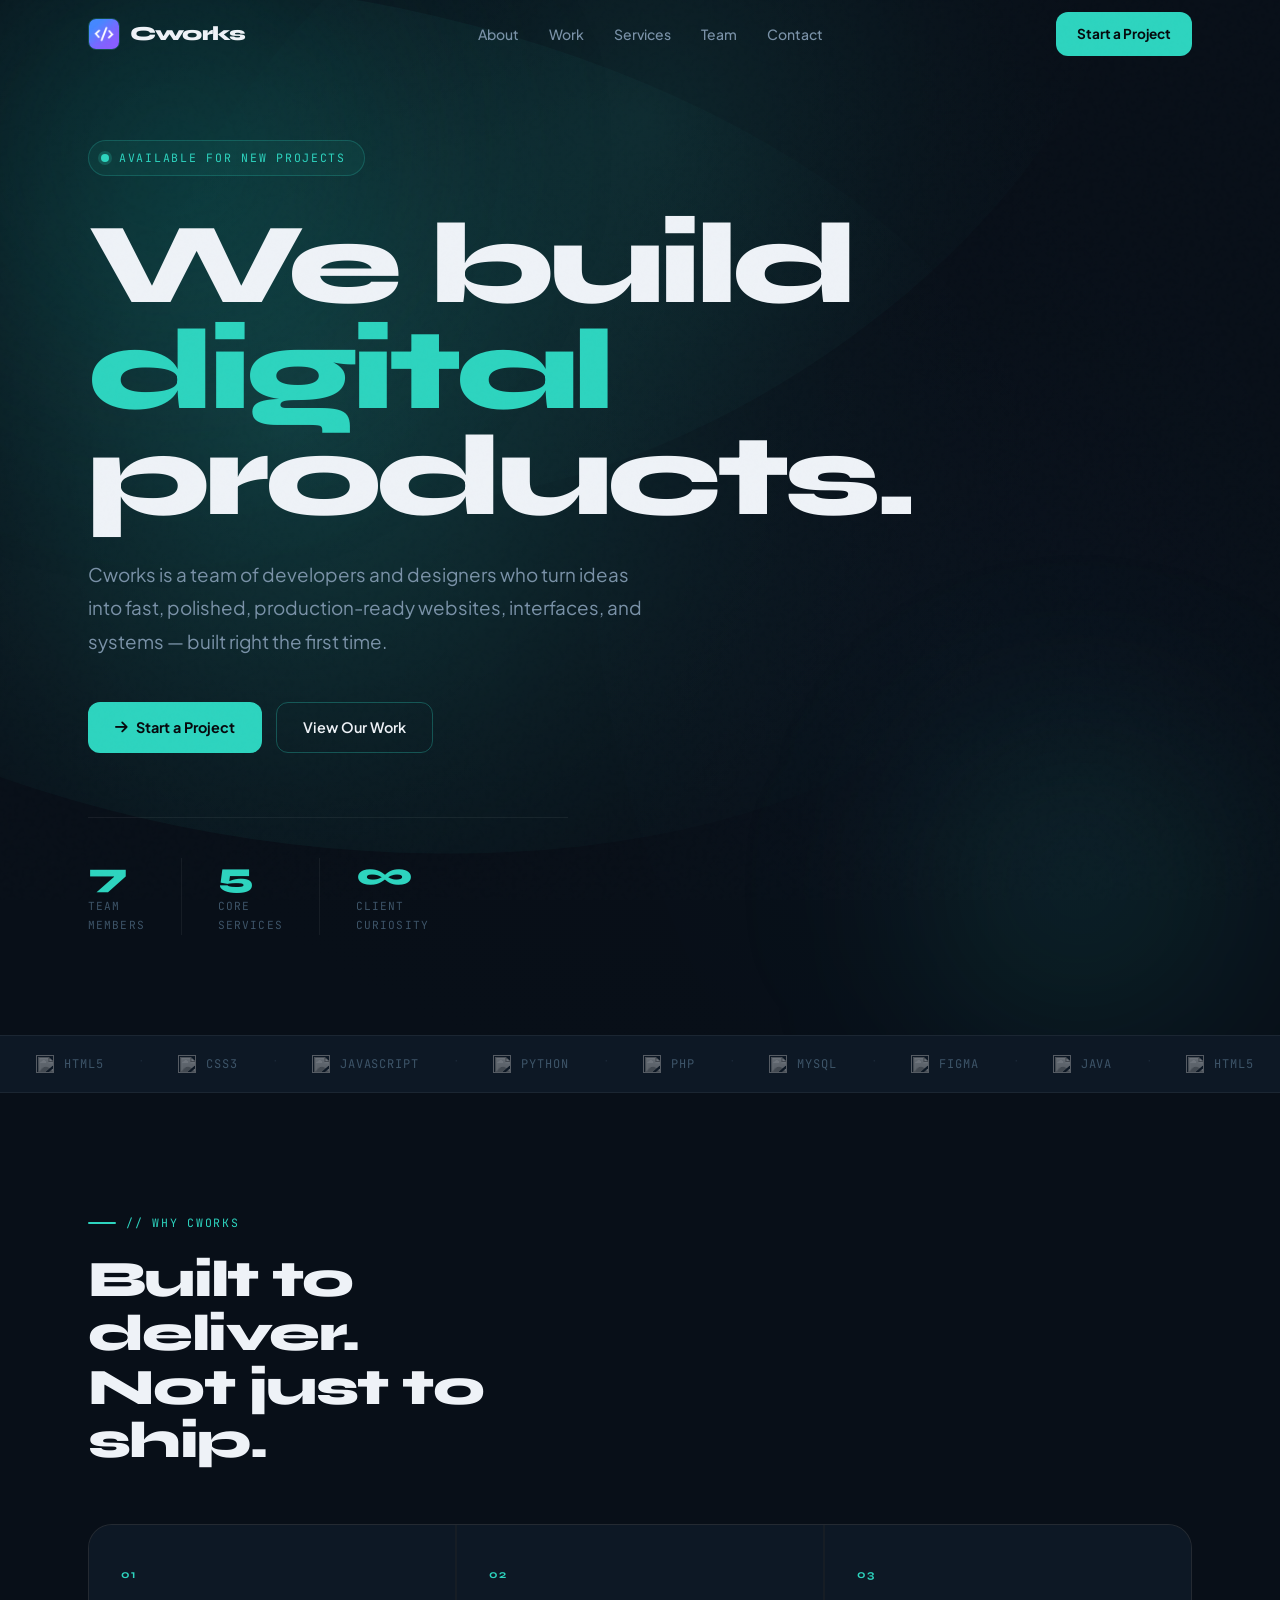
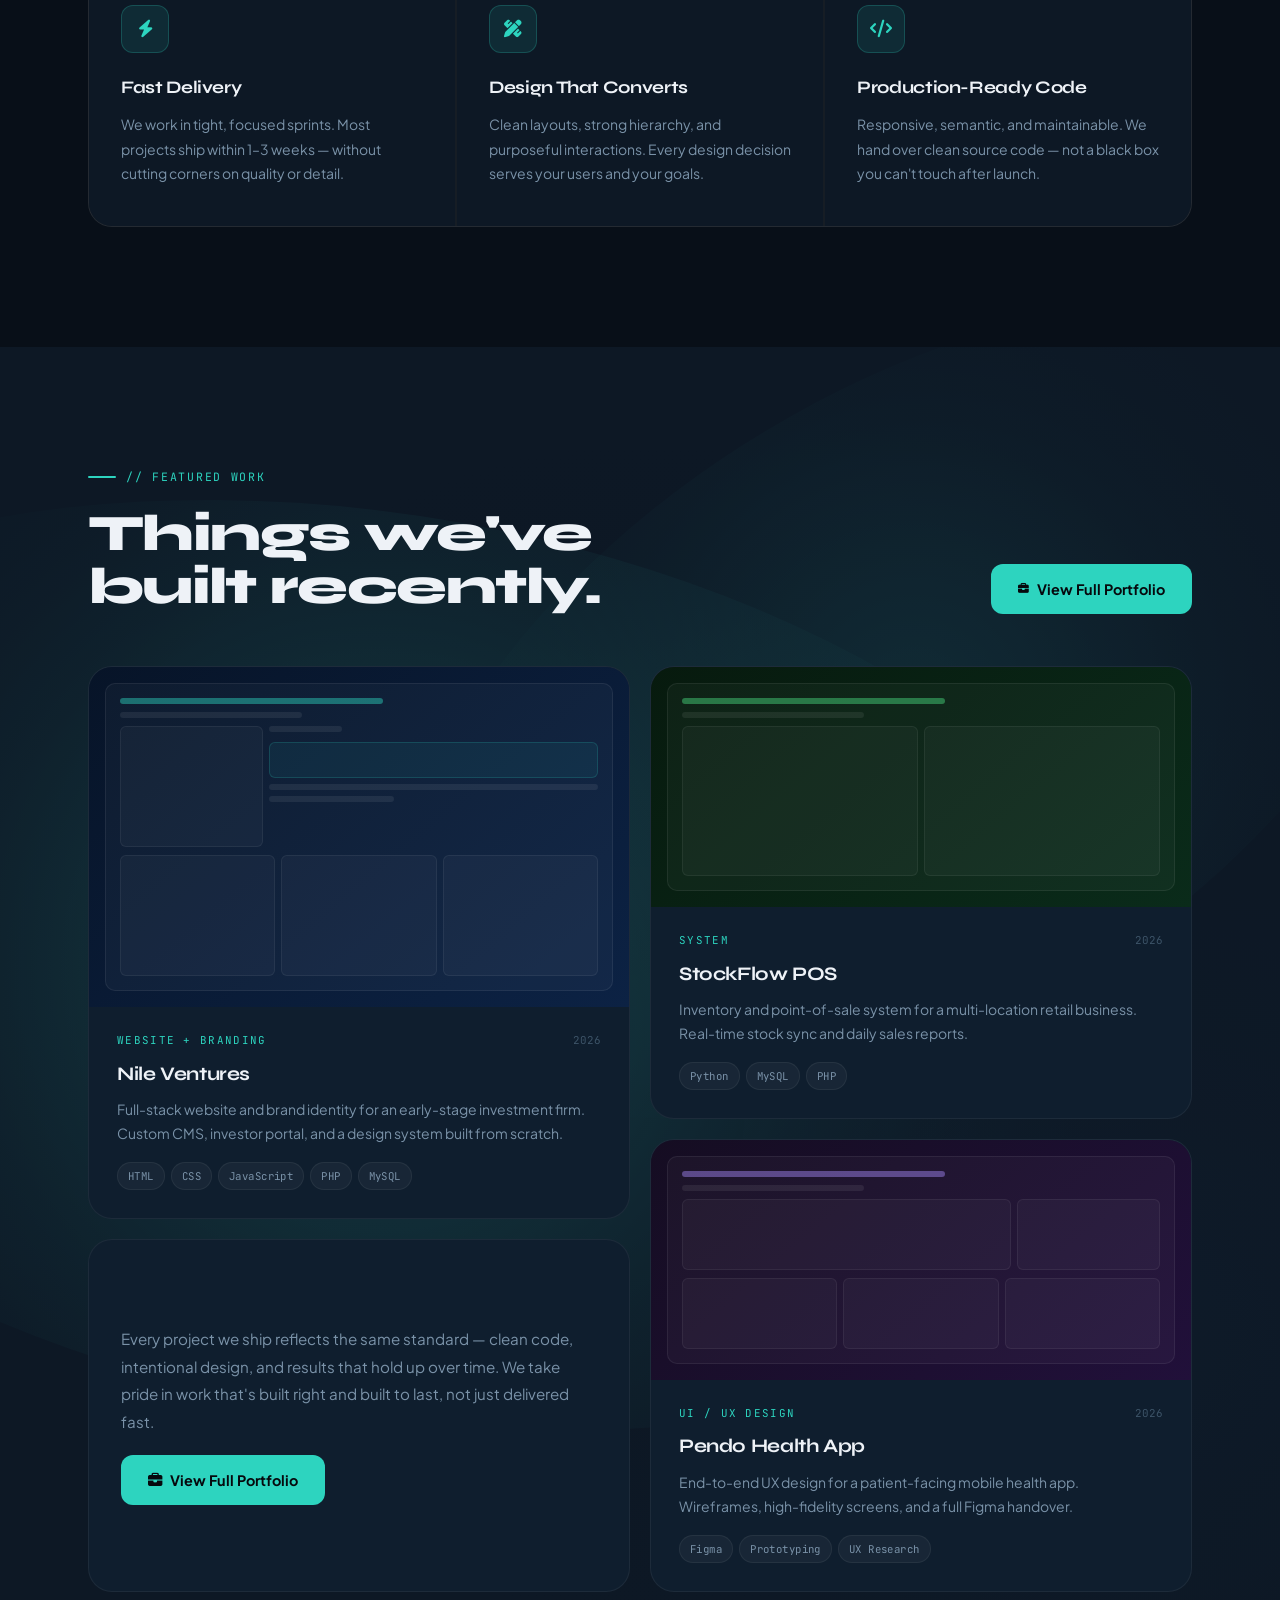
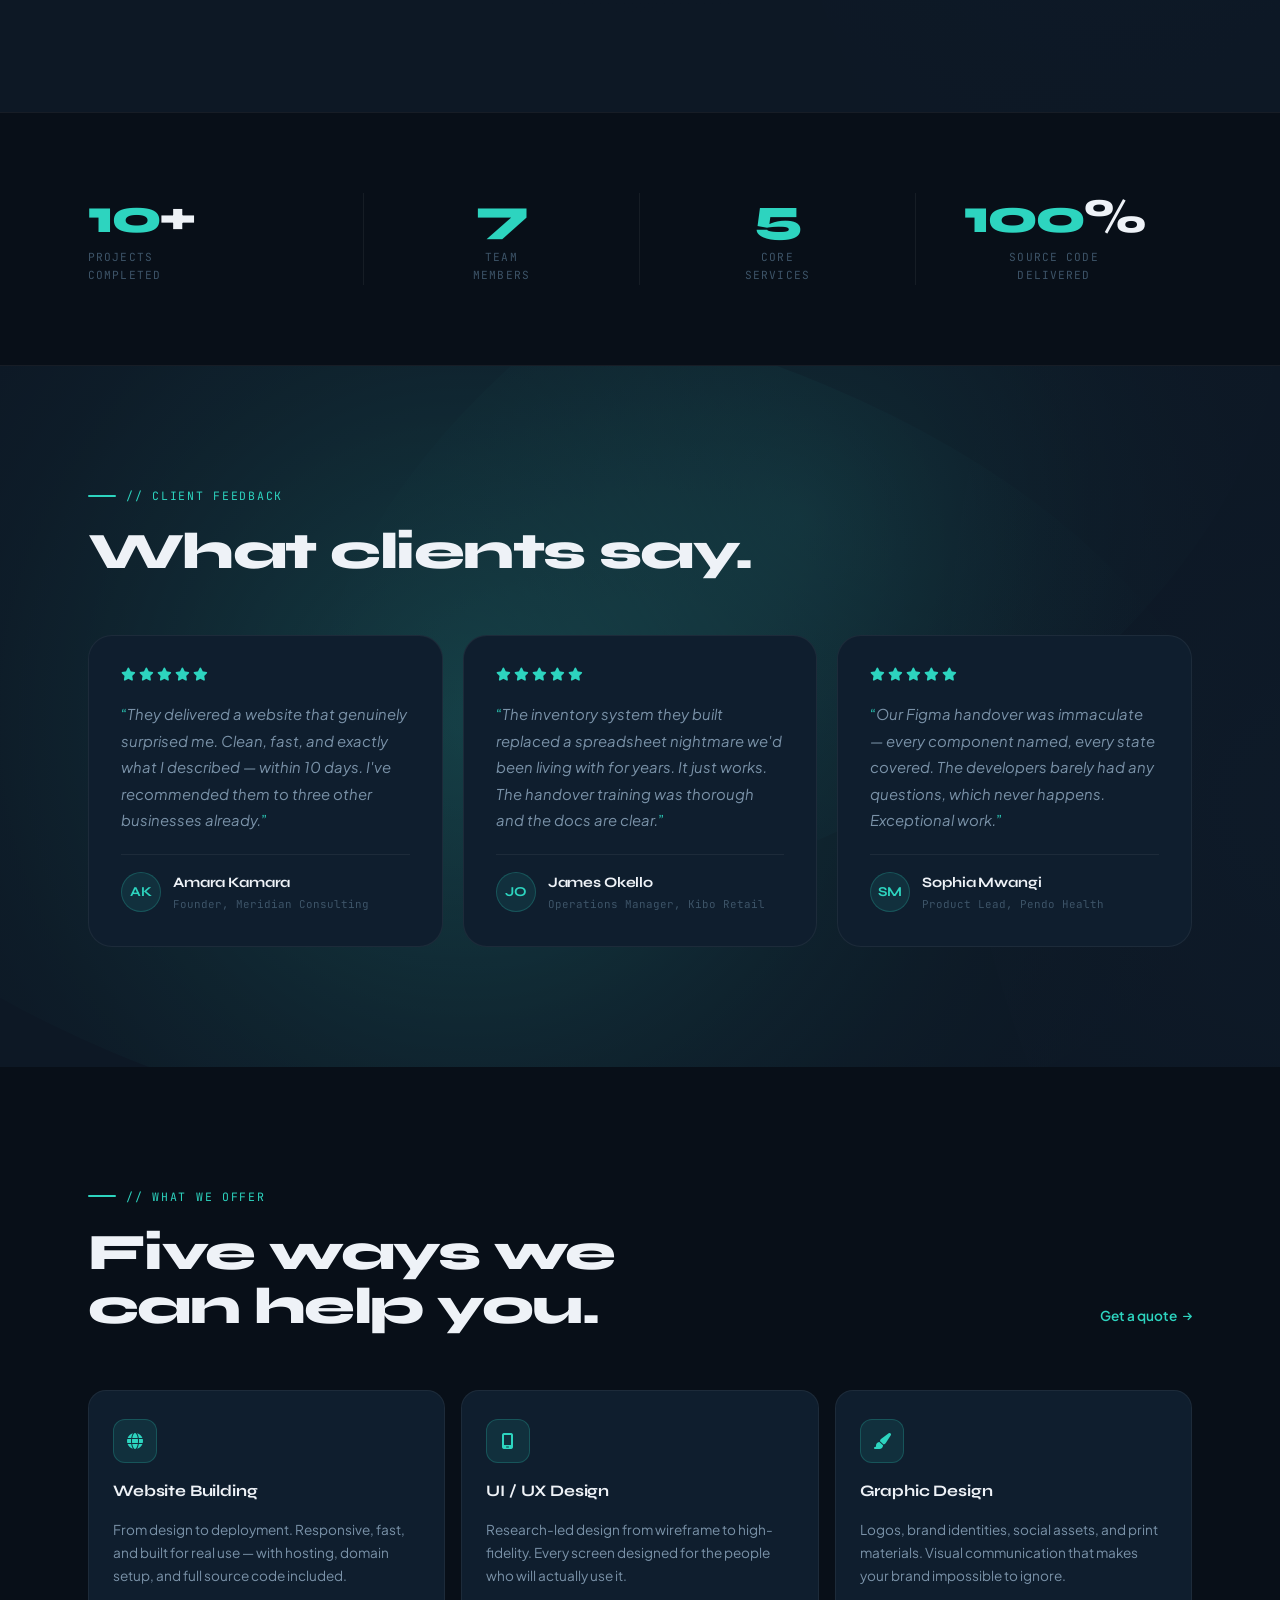
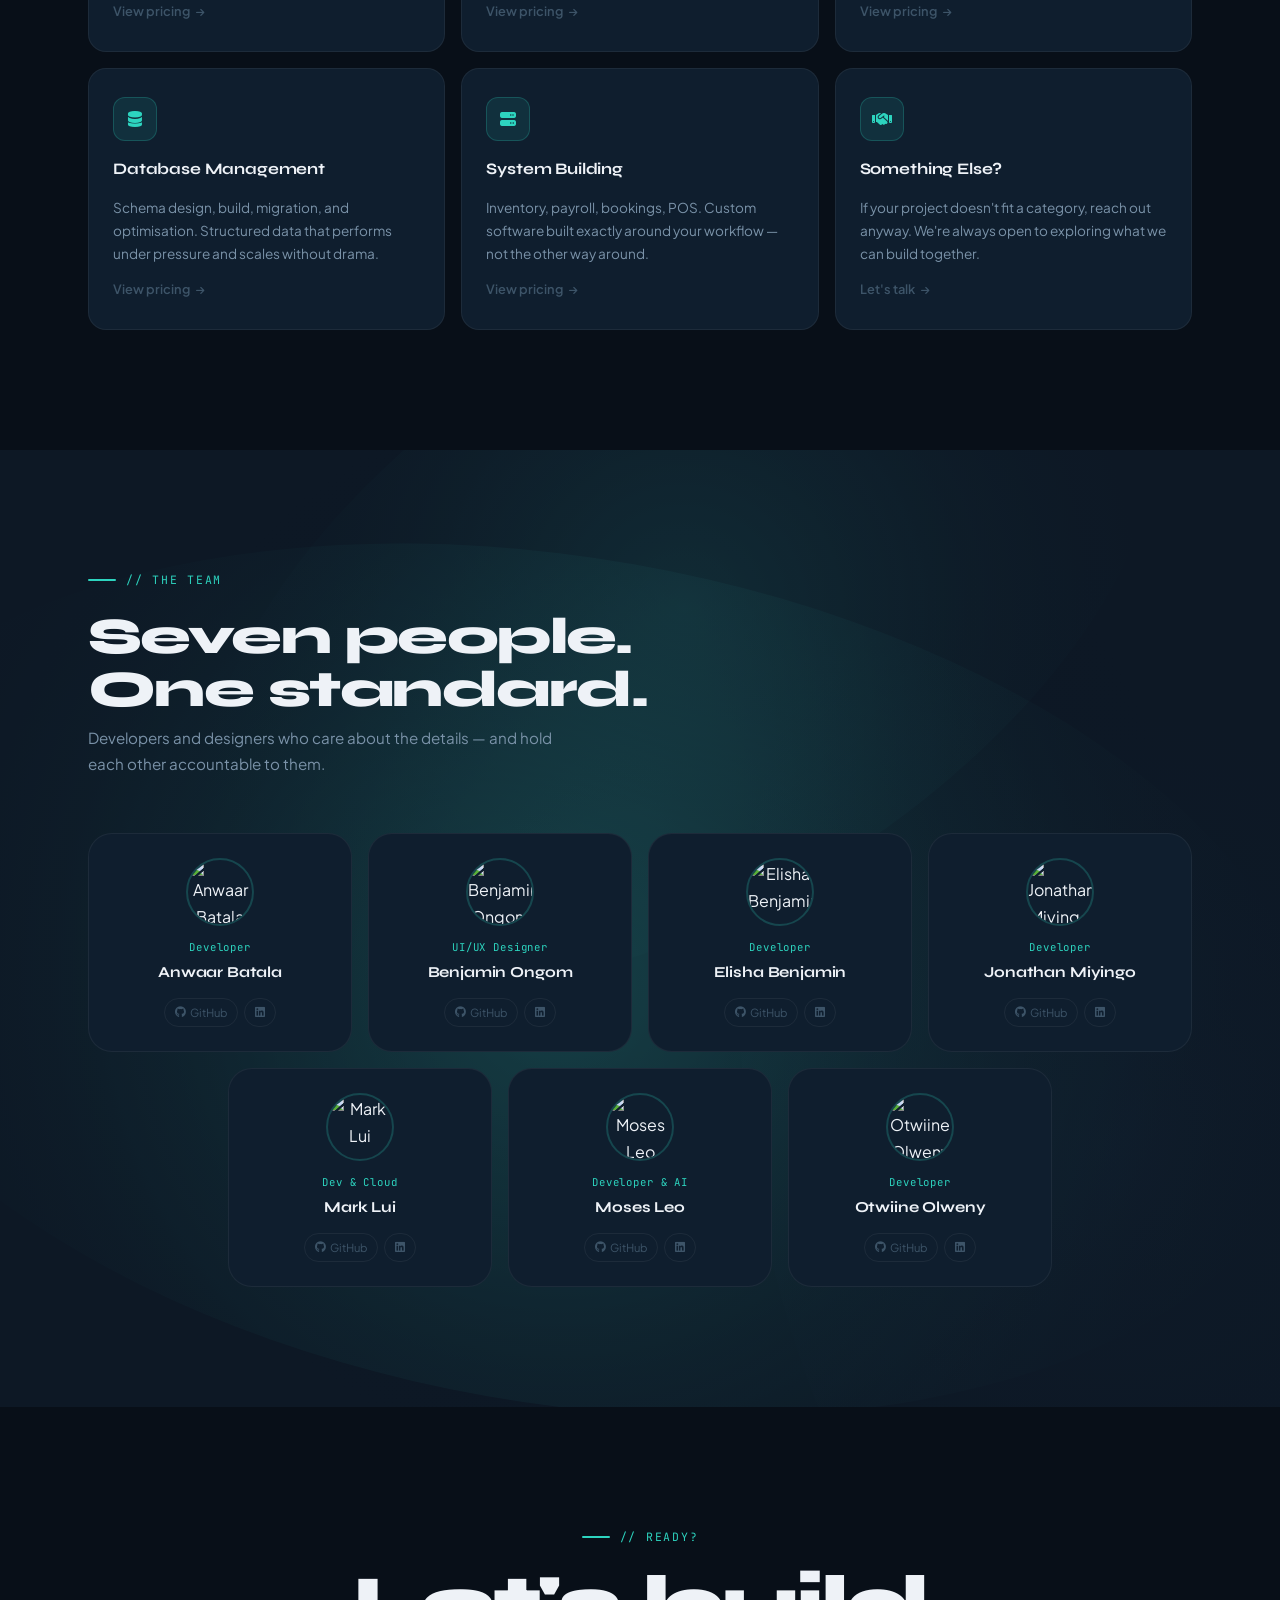
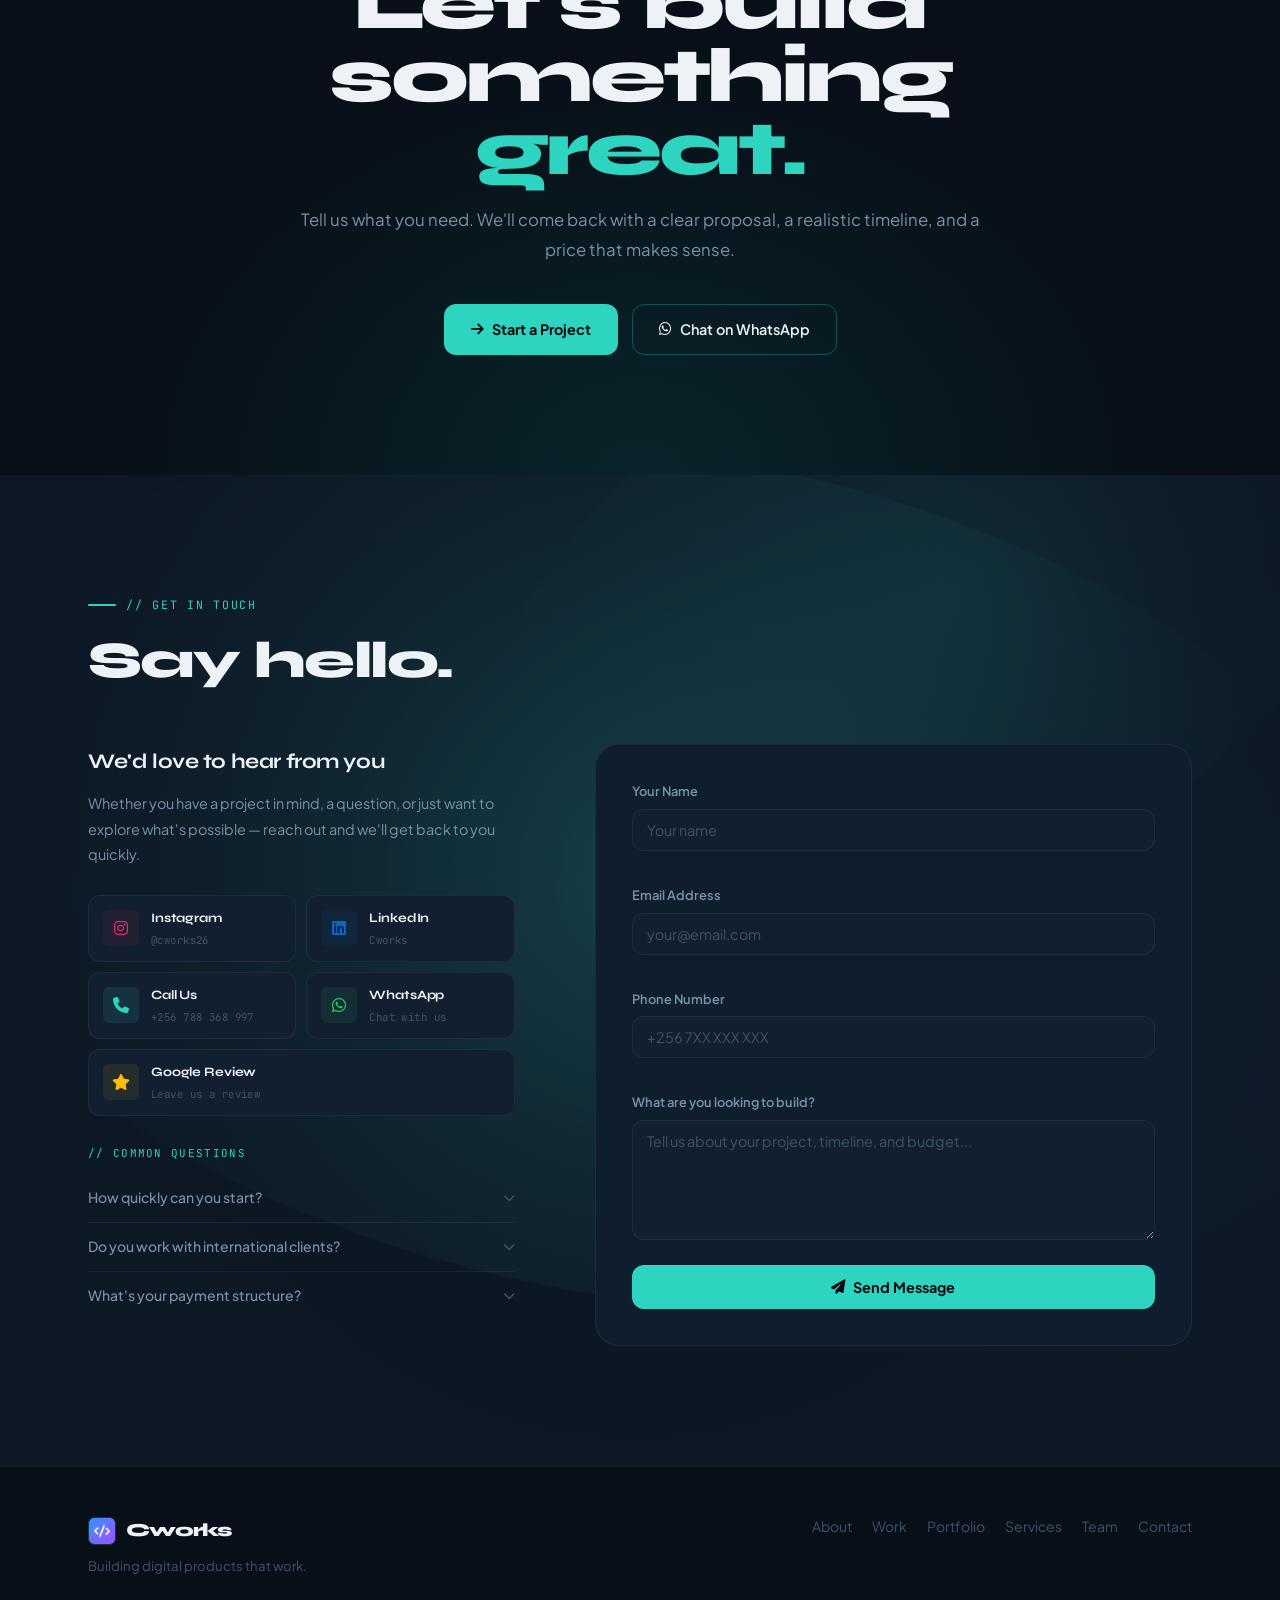
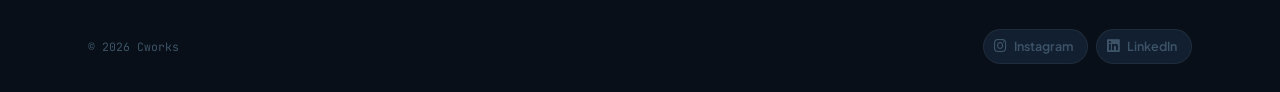
==== index.html @ 32100150 "Reduce CSS file size, fix footer, update portfolio viewing" ====
<!DOCTYPE html>
<html lang="en">
<head>
  <meta charset="UTF-8"/>
  <meta name="viewport" content="width=device-width, initial-scale=1.0"/>
  <title>Cworks — Web Development & Design Agency</title>
  <link rel="icon" type="image/png" href="CodeHub.png"/>
  <meta name="description" content="Cworks is a web development and design agency. We build responsive websites, intuitive UI/UX interfaces, and bold brand identities for clients worldwide."/>
  <meta name="keywords" content="web development, web design, UI UX design, graphic design, database management, system building, Cworks"/>
  <meta name="author" content="Cworks"/>
  <meta name="robots" content="index, follow"/>
  <meta name="theme-color" content="#2dd4bf"/>
  <link rel="canonical" href="https://the-runner-team.github.io/website/"/>
  <meta property="og:title" content="Cworks — Web Development & Design Agency"/>
  <meta property="og:description" content="A team of developers and designers building responsive websites, sleek interfaces, and bold brand identities."/>
  <meta property="og:url" content="https://the-runner-team.github.io/website/"/>
  <meta property="og:type" content="website"/>
  <meta property="og:site_name" content="Cworks"/>
  <meta property="og:image" content="https://the-runner-team.github.io/website/CodeHub.png"/>
  <meta name="twitter:card" content="summary_large_image"/>
  <meta name="twitter:title" content="Cworks — Web Development & Design Agency"/>
  <meta name="twitter:image" content="https://the-runner-team.github.io/website/CodeHub.png"/>
  <meta name="twitter:site" content="@cworks26"/>
  <script type="application/ld+json">
  {"@context":"https://schema.org","@type":"ProfessionalService","name":"Cworks","url":"https://the-runner-team.github.io/website/","logo":"https://the-runner-team.github.io/website/CodeHub.png","description":"Cworks is a web development and design agency building responsive websites, UI/UX interfaces, and brand identities.","sameAs":["https://github.com/the-runner-team","https://www.instagram.com/cworks26/","https://www.linkedin.com/company/cworks26/"]}
  </script>
  <link rel="preconnect" href="https://fonts.googleapis.com"/>
  <link rel="preconnect" href="https://fonts.gstatic.com" crossorigin=""/>
  <link href="https://fonts.googleapis.com/css2?family=Syne:wght@700;800&family=Plus+Jakarta+Sans:wght@300;400;500;600;700&family=JetBrains+Mono:wght@400;500&display=swap" rel="stylesheet"/>
  <link rel="stylesheet" href="https://cdnjs.cloudflare.com/ajax/libs/font-awesome/6.5.0/css/all.min.css"/>
  <link rel="stylesheet" href="css/styles.css"/>
</head>
<body>

<!-- NAVBAR -->
<nav class="navbar" id="navbar" role="navigation" aria-label="Main navigation">
  <div class="container nav-inner">
    <a href="#hero" class="nav-logo" aria-label="Cworks home">
      <span class="nav-logo-mark"><img src="CodeHub.png" alt="Cworks"/></span>
      Cworks
    </a>
    <ul class="nav-links" role="list">
      <li><a href="#about"    class="nav-link">About</a></li>
      <li><a href="#projects" class="nav-link">Work</a></li>
      <li><a href="#services" class="nav-link">Services</a></li>
      <li><a href="#team"     class="nav-link">Team</a></li>
      <li><a href="#contact"  class="nav-link">Contact</a></li>
    </ul>
    <div style="display:flex;align-items:center;gap:10px;">
      <a href="#contact" class="btn-primary" style="padding:9px 20px;font-size:0.85rem;">Start a Project</a>
      <button class="hamburger" id="hamburger" aria-label="Toggle menu" aria-expanded="false">
        <span></span><span></span><span></span>
      </button>
    </div>
  </div>
</nav>
<div class="mobile-menu" id="mobileMenu" role="menu">
  <a href="#about"    class="nav-link" role="menuitem">About</a>
  <a href="#projects" class="nav-link" role="menuitem">Work</a>
  <a href="#services" class="nav-link" role="menuitem">Services</a>
  <a href="#team"     class="nav-link" role="menuitem">Team</a>
  <a href="#contact"  class="nav-link" role="menuitem">Contact</a>
  <a href="#contact"  class="btn-primary" style="margin-top:8px;justify-content:center;">Start a Project</a>
</div>

<!-- HERO -->
<section class="hero" id="hero" aria-label="Hero">
  <canvas class="aurora-canvas" id="auroraCanvas" aria-hidden="true"></canvas>
  <div class="hero-orb orb-1" aria-hidden="true"></div>
  <div class="hero-orb orb-2" aria-hidden="true"></div>
  <div class="container">
    <div class="hero-content">
      <div class="hero-status" aria-hidden="true">
        <span class="status-dot"></span>
        <span class="label">Available for new projects</span>
      </div>
      <h1 class="hero-headline">
        We build<br/>
        <span class="teal">digital</span><br/>
        products.
      </h1>
      <p class="hero-sub">
        Cworks is a team of developers and designers who turn ideas into fast, polished, production-ready websites, interfaces, and systems — built right the first time.
      </p>
      <div class="hero-cta">
        <a href="#contact" class="btn-primary">
          <i class="fa-solid fa-arrow-right" aria-hidden="true"></i> Start a Project
        </a>
        <a href="#projects" class="btn-outline">
          View Our Work
        </a>
      </div>
      <div class="hero-stats">
        <div class="hero-stat">
          <div class="hero-stat-value"><span class="teal">7</span></div>
          <div class="hero-stat-label">Team<br/>Members</div>
        </div>
        <div class="hero-stat">
          <div class="hero-stat-value"><span class="teal">5</span></div>
          <div class="hero-stat-label">Core<br/>Services</div>
        </div>
        <div class="hero-stat">
          <div class="hero-stat-value"><span class="teal">∞</span></div>
          <div class="hero-stat-label">Client<br/>Curiosity</div>
        </div>
      </div>
    </div>
  </div>
</section>

<!-- MARQUEE -->
<div class="marquee-section" aria-hidden="true">
  <div class="marquee-track" id="marqueeTrack">
    <div class="marquee-item"><img src="https://cdn.jsdelivr.net/gh/devicons/devicon@latest/icons/html5/html5-original.svg" alt=""/>HTML5</div>
    <span class="marquee-sep">·</span>
    <div class="marquee-item"><img src="https://cdn.jsdelivr.net/gh/devicons/devicon@latest/icons/css3/css3-original.svg" alt=""/>CSS3</div>
    <span class="marquee-sep">·</span>
    <div class="marquee-item"><img src="https://cdn.jsdelivr.net/gh/devicons/devicon@latest/icons/javascript/javascript-original.svg" alt=""/>JavaScript</div>
    <span class="marquee-sep">·</span>
    <div class="marquee-item"><img src="https://cdn.jsdelivr.net/gh/devicons/devicon@latest/icons/python/python-original.svg" alt=""/>Python</div>
    <span class="marquee-sep">·</span>
    <div class="marquee-item"><img src="https://cdn.jsdelivr.net/gh/devicons/devicon@latest/icons/php/php-original.svg" alt=""/>PHP</div>
    <span class="marquee-sep">·</span>
    <div class="marquee-item"><img src="https://cdn.jsdelivr.net/gh/devicons/devicon@latest/icons/mysql/mysql-original.svg" alt=""/>MySQL</div>
    <span class="marquee-sep">·</span>
    <div class="marquee-item"><img src="https://cdn.jsdelivr.net/gh/devicons/devicon@latest/icons/figma/figma-original.svg" alt=""/>Figma</div>
    <span class="marquee-sep">·</span>
    <div class="marquee-item"><img src="https://cdn.jsdelivr.net/gh/devicons/devicon@latest/icons/java/java-original.svg" alt=""/>Java</div>
    <span class="marquee-sep">·</span>
    <!-- Duplicate for seamless loop -->
    <div class="marquee-item"><img src="https://cdn.jsdelivr.net/gh/devicons/devicon@latest/icons/html5/html5-original.svg" alt=""/>HTML5</div>
    <span class="marquee-sep">·</span>
    <div class="marquee-item"><img src="https://cdn.jsdelivr.net/gh/devicons/devicon@latest/icons/css3/css3-original.svg" alt=""/>CSS3</div>
    <span class="marquee-sep">·</span>
    <div class="marquee-item"><img src="https://cdn.jsdelivr.net/gh/devicons/devicon@latest/icons/javascript/javascript-original.svg" alt=""/>JavaScript</div>
    <span class="marquee-sep">·</span>
    <div class="marquee-item"><img src="https://cdn.jsdelivr.net/gh/devicons/devicon@latest/icons/python/python-original.svg" alt=""/>Python</div>
    <span class="marquee-sep">·</span>
    <div class="marquee-item"><img src="https://cdn.jsdelivr.net/gh/devicons/devicon@latest/icons/php/php-original.svg" alt=""/>PHP</div>
    <span class="marquee-sep">·</span>
    <div class="marquee-item"><img src="https://cdn.jsdelivr.net/gh/devicons/devicon@latest/icons/mysql/mysql-original.svg" alt=""/>MySQL</div>
    <span class="marquee-sep">·</span>
    <div class="marquee-item"><img src="https://cdn.jsdelivr.net/gh/devicons/devicon@latest/icons/figma/figma-original.svg" alt=""/>Figma</div>
    <span class="marquee-sep">·</span>
    <div class="marquee-item"><img src="https://cdn.jsdelivr.net/gh/devicons/devicon@latest/icons/java/java-original.svg" alt=""/>Java</div>
    <span class="marquee-sep">·</span>
  </div>
</div>

<!-- VALUE PROPS -->
<section class="section value-section has-grid" id="about" aria-label="Why Cworks">
  <div class="container">
    <div class="eyebrow reveal">
      <span class="label">// why cworks</span>
    </div>
    <h2 class="reveal" style="font-family:'Syne',sans-serif;font-size:clamp(2rem,4.5vw,3.2rem);font-weight:800;letter-spacing:-0.03em;line-height:1.05;max-width:540px;">
      Built to deliver.<br/>Not just to ship.
    </h2>
    <div class="value-grid">
      <div class="value-card reveal reveal-delay-1">
        <div class="value-num">01</div>
        <div class="value-icon"><i class="fa-solid fa-bolt" aria-hidden="true"></i></div>
        <div class="value-title">Fast Delivery</div>
        <p class="value-desc">We work in tight, focused sprints. Most projects ship within 1–3 weeks — without cutting corners on quality or detail.</p>
      </div>
      <div class="value-card reveal reveal-delay-2">
        <div class="value-num">02</div>
        <div class="value-icon"><i class="fa-solid fa-pen-ruler" aria-hidden="true"></i></div>
        <div class="value-title">Design That Converts</div>
        <p class="value-desc">Clean layouts, strong hierarchy, and purposeful interactions. Every design decision serves your users and your goals.</p>
      </div>
      <div class="value-card reveal reveal-delay-3">
        <div class="value-num">03</div>
        <div class="value-icon"><i class="fa-solid fa-code" aria-hidden="true"></i></div>
        <div class="value-title">Production-Ready Code</div>
        <p class="value-desc">Responsive, semantic, and maintainable. We hand over clean source code — not a black box you can't touch after launch.</p>
      </div>
    </div>
  </div>
</section>

<!-- PROJECTS -->
<section class="section projects-section" id="projects" aria-label="Featured work">
  <canvas class="aurora-canvas section-aurora" aria-hidden="true"></canvas>
  <div class="container">
    <div class="projects-header">
      <div>
        <div class="eyebrow reveal">
          <span class="label">// featured work</span>
        </div>
        <h2 class="reveal" style="font-family:'Syne',sans-serif;font-size:clamp(2rem,4.5vw,3.2rem);font-weight:800;letter-spacing:-0.03em;line-height:1.05;">
          Things we've<br/>built recently.
        </h2>
      </div>
      <a href="portfolio.html" class="btn-primary reveal" style="flex-shrink:0;">
        <i class="fa-solid fa-briefcase fa-xs" aria-hidden="true"></i> View Full Portfolio
      </a>
    </div>

    <!-- Two-column layout: left = featured card + pride block, right = two smaller cards -->
    <div class="projects-cols">

      <!-- LEFT COLUMN -->
      <div class="projects-col">
        <div class="project-card reveal reveal-delay-1">
          <div class="project-mockup mock-1" style="height:340px;" aria-hidden="true">
            <div class="mockup-ui">
              <div class="m-bar teal"></div>
              <div class="m-bar sm"></div>
              <div class="m-row">
                <div class="m-col narrow"></div>
                <div style="flex:1;display:flex;flex-direction:column;gap:6px;">
                  <div class="m-bar xs"></div>
                  <div class="m-highlight"></div>
                  <div class="m-bar"></div>
                  <div class="m-bar sm"></div>
                </div>
              </div>
              <div class="m-row">
                <div class="m-col"></div>
                <div class="m-col"></div>
                <div class="m-col"></div>
              </div>
            </div>
          </div>
          <div class="project-body">
            <div class="project-meta">
              <span class="project-type">Website + Branding</span>
              <span class="project-year">2026</span>
            </div>
            <h3 class="project-name">Nile Ventures</h3>
            <p class="project-desc">Full-stack website and brand identity for an early-stage investment firm. Custom CMS, investor portal, and a design system built from scratch.</p>
            <div class="project-tags">
              <span class="tag">HTML</span>
              <span class="tag">CSS</span>
              <span class="tag">JavaScript</span>
              <span class="tag">PHP</span>
              <span class="tag">MySQL</span>
            </div>
          </div>
        </div>

        <!-- PRIDE BLOCK -->
        <div class="project-pride reveal reveal-delay-2">
          <p>Every project we ship reflects the same standard — clean code, intentional design, and results that hold up over time. We take pride in work that's built right and built to last, not just delivered fast.</p>
          <a href="portfolio.html" class="btn-primary" style="align-self:flex-start;">
            <i class="fa-solid fa-briefcase" aria-hidden="true"></i> View Full Portfolio
          </a>
        </div>
      </div>

      <!-- RIGHT COLUMN -->
      <div class="projects-col">
        <div class="project-card reveal reveal-delay-2">
          <div class="project-mockup mock-2" aria-hidden="true">
            <div class="mockup-ui">
              <div class="m-bar green"></div>
              <div class="m-bar sm"></div>
              <div class="m-row">
                <div class="m-col"></div>
                <div class="m-col"></div>
              </div>
            </div>
          </div>
          <div class="project-body">
            <div class="project-meta">
              <span class="project-type">System</span>
              <span class="project-year">2026</span>
            </div>
            <h3 class="project-name">StockFlow POS</h3>
            <p class="project-desc">Inventory and point-of-sale system for a multi-location retail business. Real-time stock sync and daily sales reports.</p>
            <div class="project-tags">
              <span class="tag">Python</span>
              <span class="tag">MySQL</span>
              <span class="tag">PHP</span>
            </div>
          </div>
        </div>

        <div class="project-card reveal reveal-delay-3">
          <div class="project-mockup mock-3" aria-hidden="true">
            <div class="mockup-ui">
              <div class="m-bar purp"></div>
              <div class="m-bar sm"></div>
              <div class="m-row">
                <div class="m-col"></div>
                <div class="m-col narrow"></div>
              </div>
              <div class="m-row">
                <div class="m-col"></div>
                <div class="m-col"></div>
                <div class="m-col"></div>
              </div>
            </div>
          </div>
          <div class="project-body">
            <div class="project-meta">
              <span class="project-type">UI / UX Design</span>
              <span class="project-year">2026</span>
            </div>
            <h3 class="project-name">Pendo Health App</h3>
            <p class="project-desc">End-to-end UX design for a patient-facing mobile health app. Wireframes, high-fidelity screens, and a full Figma handover.</p>
            <div class="project-tags">
              <span class="tag">Figma</span>
              <span class="tag">Prototyping</span>
              <span class="tag">UX Research</span>
            </div>
          </div>
        </div>
      </div>

    </div><!-- /.projects-cols -->
  </div>
</section>

<!-- TRUST STATS -->
<div class="trust-section has-grid" aria-label="Agency stats">
  <div class="container">
    <div class="trust-grid">
      <div class="trust-stat reveal">
        <div class="trust-num"><span class="teal">10</span>+</div>
        <div class="trust-label">Projects<br/>Completed</div>
      </div>
      <div class="trust-stat reveal reveal-delay-1">
        <div class="trust-num"><span class="teal">7</span></div>
        <div class="trust-label">Team<br/>Members</div>
      </div>
      <div class="trust-stat reveal reveal-delay-2">
        <div class="trust-num"><span class="teal">5</span></div>
        <div class="trust-label">Core<br/>Services</div>
      </div>
      <div class="trust-stat reveal reveal-delay-3">
        <div class="trust-num"><span class="teal">100</span>%</div>
        <div class="trust-label">Source Code<br/>Delivered</div>
      </div>
    </div>
  </div>
</div>

<!-- TESTIMONIALS -->
<section class="section testimonials-section has-grid bg-1-section" aria-label="Testimonials">
  <canvas class="aurora-canvas section-aurora" aria-hidden="true"></canvas>
  <div class="container">
    <div class="eyebrow reveal">
      <span class="label">// client feedback</span>
    </div>
    <h2 class="reveal" style="font-family:'Syne',sans-serif;font-size:clamp(2rem,4.5vw,3.2rem);font-weight:800;letter-spacing:-0.03em;line-height:1.05;">
      What clients say.
    </h2>
    <div class="testimonials-grid">
      <div class="testimonial-card reveal reveal-delay-1">
        <div class="testimonial-stars">
          <i class="fa-solid fa-star"></i><i class="fa-solid fa-star"></i><i class="fa-solid fa-star"></i><i class="fa-solid fa-star"></i><i class="fa-solid fa-star"></i>
        </div>
        <p class="testimonial-quote">They delivered a website that genuinely surprised me. Clean, fast, and exactly what I described — within 10 days. I've recommended them to three other businesses already.</p>
        <div class="testimonial-author">
          <div class="author-avatar">AK</div>
          <div>
            <div class="author-name">Amara Kamara</div>
            <div class="author-role">Founder, Meridian Consulting</div>
          </div>
        </div>
      </div>
      <div class="testimonial-card reveal reveal-delay-2">
        <div class="testimonial-stars">
          <i class="fa-solid fa-star"></i><i class="fa-solid fa-star"></i><i class="fa-solid fa-star"></i><i class="fa-solid fa-star"></i><i class="fa-solid fa-star"></i>
        </div>
        <p class="testimonial-quote">The inventory system they built replaced a spreadsheet nightmare we'd been living with for years. It just works. The handover training was thorough and the docs are clear.</p>
        <div class="testimonial-author">
          <div class="author-avatar">JO</div>
          <div>
            <div class="author-name">James Okello</div>
            <div class="author-role">Operations Manager, Kibo Retail</div>
          </div>
        </div>
      </div>
      <div class="testimonial-card reveal reveal-delay-3">
        <div class="testimonial-stars">
          <i class="fa-solid fa-star"></i><i class="fa-solid fa-star"></i><i class="fa-solid fa-star"></i><i class="fa-solid fa-star"></i><i class="fa-solid fa-star"></i>
        </div>
        <p class="testimonial-quote">Our Figma handover was immaculate — every component named, every state covered. The developers barely had any questions, which never happens. Exceptional work.</p>
        <div class="testimonial-author">
          <div class="author-avatar">SM</div>
          <div>
            <div class="author-name">Sophia Mwangi</div>
            <div class="author-role">Product Lead, Pendo Health</div>
          </div>
        </div>
      </div>
    </div>
  </div>
</section>

<!-- SERVICES -->
<section class="section services-section has-grid" id="services" aria-label="Services">
  <div class="container">
    <div class="eyebrow reveal">
      <span class="label">// what we offer</span>
    </div>
    <div style="display:flex;align-items:flex-end;justify-content:space-between;gap:24px;flex-wrap:wrap;">
      <h2 class="reveal" style="font-family:'Syne',sans-serif;font-size:clamp(2rem,4.5vw,3.2rem);font-weight:800;letter-spacing:-0.03em;line-height:1.05;">
        Five ways we<br/>can help you.
      </h2>
      <a href="#contact" class="btn-ghost reveal" style="padding-bottom:6px;flex-shrink:0;">
        Get a quote <i class="fa-solid fa-arrow-right fa-xs" aria-hidden="true"></i>
      </a>
    </div>
    <div class="services-grid">
      <div class="service-tile reveal reveal-delay-1">
        <div class="service-icon"><i class="fa-solid fa-globe" aria-hidden="true"></i></div>
        <div class="service-name">Website Building</div>
        <p class="service-desc">From design to deployment. Responsive, fast, and built for real use — with hosting, domain setup, and full source code included.</p>
        <a href="web-development.html" class="service-link">
          View pricing <i class="fa-solid fa-arrow-right fa-xs" aria-hidden="true"></i>
        </a>
      </div>
      <div class="service-tile reveal reveal-delay-2">
        <div class="service-icon"><i class="fa-solid fa-mobile-screen" aria-hidden="true"></i></div>
        <div class="service-name">UI / UX Design</div>
        <p class="service-desc">Research-led design from wireframe to high-fidelity. Every screen designed for the people who will actually use it.</p>
        <a href="ui-ux-design.html" class="service-link">
          View pricing <i class="fa-solid fa-arrow-right fa-xs" aria-hidden="true"></i>
        </a>
      </div>
      <div class="service-tile reveal reveal-delay-3">
        <div class="service-icon"><i class="fa-solid fa-paintbrush" aria-hidden="true"></i></div>
        <div class="service-name">Graphic Design</div>
        <p class="service-desc">Logos, brand identities, social assets, and print materials. Visual communication that makes your brand impossible to ignore.</p>
        <a href="graphic-design.html" class="service-link">
          View pricing <i class="fa-solid fa-arrow-right fa-xs" aria-hidden="true"></i>
        </a>
      </div>
      <div class="service-tile reveal reveal-delay-2">
        <div class="service-icon"><i class="fa-solid fa-database" aria-hidden="true"></i></div>
        <div class="service-name">Database Management</div>
        <p class="service-desc">Schema design, build, migration, and optimisation. Structured data that performs under pressure and scales without drama.</p>
        <a href="database-management.html" class="service-link">
          View pricing <i class="fa-solid fa-arrow-right fa-xs" aria-hidden="true"></i>
        </a>
      </div>
      <div class="service-tile reveal reveal-delay-3">
        <div class="service-icon"><i class="fa-solid fa-server" aria-hidden="true"></i></div>
        <div class="service-name">System Building</div>
        <p class="service-desc">Inventory, payroll, bookings, POS. Custom software built exactly around your workflow — not the other way around.</p>
        <a href="system-building.html" class="service-link">
          View pricing <i class="fa-solid fa-arrow-right fa-xs" aria-hidden="true"></i>
        </a>
      </div>
      <div class="service-tile reveal reveal-delay-4">
        <div class="service-icon"><i class="fa-solid fa-handshake" aria-hidden="true"></i></div>
        <div class="service-name">Something Else?</div>
        <p class="service-desc">If your project doesn't fit a category, reach out anyway. We're always open to exploring what we can build together.</p>
        <a href="#contact" class="service-link">
          Let's talk <i class="fa-solid fa-arrow-right fa-xs" aria-hidden="true"></i>
        </a>
      </div>
    </div>
  </div>
</section>

<!-- TEAM -->
<section class="section team-section has-grid bg-1-section" id="team" aria-label="Meet the team">
  <canvas class="aurora-canvas section-aurora" aria-hidden="true"></canvas>
  <div class="container">
    <div class="eyebrow reveal">
      <span class="label">// the team</span>
    </div>
    <h2 class="reveal" style="font-family:'Syne',sans-serif;font-size:clamp(2rem,4.5vw,3.2rem);font-weight:800;letter-spacing:-0.03em;line-height:1.05;margin-bottom:8px;">
      Seven people.<br/>One standard.
    </h2>
    <p class="reveal" style="font-size:0.95rem;color:var(--text-2);max-width:480px;margin-bottom:0;">
      Developers and designers who care about the details — and hold each other accountable to them.
    </p>
    <div class="team-grid" role="list">
      <article class="team-card reveal reveal-delay-1" role="listitem">
        <img class="team-avatar" src="https://github.com/FrostyDot512.png" alt="Anwaar Batala" width="68" height="68" loading="lazy"/>
        <p class="team-role">Developer</p>
        <h3 class="team-name">Anwaar Batala</h3>
        <div class="team-socials">
          <a href="https://github.com/FrostyDot512" class="team-social-link" target="_blank" rel="noopener noreferrer"><i class="fa-brands fa-github" aria-hidden="true"></i> GitHub</a>
          <a href="https://www.linkedin.com/in/anwaar-batala-46069a362/" class="team-social-link" target="_blank" rel="noopener noreferrer"><i class="fa-brands fa-linkedin" aria-hidden="true"></i></a>
        </div>
      </article>
      <article class="team-card reveal reveal-delay-2" role="listitem">
        <img class="team-avatar" src="https://github.com/GrandMaster142.png" alt="Benjamin Ongom" width="68" height="68" loading="lazy"/>
        <p class="team-role">UI/UX Designer</p>
        <h3 class="team-name">Benjamin Ongom</h3>
        <div class="team-socials">
          <a href="https://github.com/GrandMaster142" class="team-social-link" target="_blank" rel="noopener noreferrer"><i class="fa-brands fa-github" aria-hidden="true"></i> GitHub</a>
          <a href="https://www.linkedin.com/in/benjamin-ongom-a2a5672a6/" class="team-social-link" target="_blank" rel="noopener noreferrer"><i class="fa-brands fa-linkedin" aria-hidden="true"></i></a>
        </div>
      </article>
      <article class="team-card reveal reveal-delay-3" role="listitem">
        <img class="team-avatar" src="https://github.com/eliosha.png" alt="Elisha Benjamin" width="68" height="68" loading="lazy"/>
        <p class="team-role">Developer</p>
        <h3 class="team-name">Elisha Benjamin</h3>
        <div class="team-socials">
          <a href="https://github.com/eliosha" class="team-social-link" target="_blank" rel="noopener noreferrer"><i class="fa-brands fa-github" aria-hidden="true"></i> GitHub</a>
          <a href="https://www.linkedin.com/in/elisha-mukisa-5b5963402/" class="team-social-link" target="_blank" rel="noopener noreferrer"><i class="fa-brands fa-linkedin" aria-hidden="true"></i></a>
        </div>
      </article>
      <article class="team-card reveal reveal-delay-4" role="listitem">
        <img class="team-avatar" src="https://github.com/Mrj-1007.png" alt="Jonathan Miyingo" width="68" height="68" loading="lazy"/>
        <p class="team-role">Developer</p>
        <h3 class="team-name">Jonathan Miyingo</h3>
        <div class="team-socials">
          <a href="https://github.com/Mrj-1007" class="team-social-link" target="_blank" rel="noopener noreferrer"><i class="fa-brands fa-github" aria-hidden="true"></i> GitHub</a>
          <a href="https://www.linkedin.com/in/jonathan-m-a0818a313/" class="team-social-link" target="_blank" rel="noopener noreferrer"><i class="fa-brands fa-linkedin" aria-hidden="true"></i></a>
        </div>
      </article>
    </div>
    <div class="team-row-2" role="list">
      <article class="team-card reveal reveal-delay-1" role="listitem">
        <img class="team-avatar" src="https://github.com/Trojannetwork.png" alt="Mark Lui" width="68" height="68" loading="lazy"/>
        <p class="team-role">Dev &amp; Cloud</p>
        <h3 class="team-name">Mark Lui</h3>
        <div class="team-socials">
          <a href="https://github.com/Trojannetwork" class="team-social-link" target="_blank" rel="noopener noreferrer"><i class="fa-brands fa-github" aria-hidden="true"></i> GitHub</a>
          <a href="https://www.linkedin.com/in/lui-mark-25259339b/" class="team-social-link" target="_blank" rel="noopener noreferrer"><i class="fa-brands fa-linkedin" aria-hidden="true"></i></a>
        </div>
      </article>
      <article class="team-card reveal reveal-delay-2" role="listitem">
        <img class="team-avatar" src="https://github.com/MOSES-LEO-tech.png" alt="Moses Leo" width="68" height="68" loading="lazy"/>
        <p class="team-role">Developer &amp; AI</p>
        <h3 class="team-name">Moses Leo</h3>
        <div class="team-socials">
          <a href="https://github.com/MOSES-LEO-tech" class="team-social-link" target="_blank" rel="noopener noreferrer"><i class="fa-brands fa-github" aria-hidden="true"></i> GitHub</a>
          <a href="https://www.linkedin.com/in/moses-leo-04477a336/" class="team-social-link" target="_blank" rel="noopener noreferrer"><i class="fa-brands fa-linkedin" aria-hidden="true"></i></a>
        </div>
      </article>
      <article class="team-card reveal reveal-delay-3" role="listitem">
        <img class="team-avatar" src="https://github.com/Otwiine.png" alt="Otwiine Olweny" width="68" height="68" loading="lazy"/>
        <p class="team-role">Developer</p>
        <h3 class="team-name">Otwiine Olweny</h3>
        <div class="team-socials">
          <a href="https://github.com/Otwiine" class="team-social-link" target="_blank" rel="noopener noreferrer"><i class="fa-brands fa-github" aria-hidden="true"></i> GitHub</a>
          <a href="https://www.linkedin.com/in/otwiine-olweny-60b871402/" class="team-social-link" target="_blank" rel="noopener noreferrer"><i class="fa-brands fa-linkedin" aria-hidden="true"></i></a>
        </div>
      </article>
    </div>
  </div>
</section>

<!-- FINAL CTA -->
<section class="section cta-section has-grid" aria-label="Start a project">
  <div class="container">
    <div class="cta-inner">
      <div class="eyebrow reveal" style="justify-content:center;">
        <span class="label">// ready?</span>
      </div>
      <h2 class="cta-headline reveal">
        Let's build<br/>something <span class="teal">great.</span>
      </h2>
      <p class="cta-sub reveal">
        Tell us what you need. We'll come back with a clear proposal, a realistic timeline, and a price that makes sense.
      </p>
      <div class="cta-buttons reveal">
        <a href="#contact" class="btn-primary">
          <i class="fa-solid fa-arrow-right" aria-hidden="true"></i> Start a Project
        </a>
        <a href="https://wa.me/256788368997" class="btn-outline" target="_blank" rel="noopener noreferrer">
          <i class="fa-brands fa-whatsapp" aria-hidden="true"></i> Chat on WhatsApp
        </a>
      </div>
    </div>
  </div>
</section>

<!-- CONTACT -->
<section class="section contact-section" id="contact" aria-label="Contact Cworks">
  <canvas class="aurora-canvas section-aurora" aria-hidden="true"></canvas>
  <div class="container">
    <div class="eyebrow reveal">
      <span class="label">// get in touch</span>
    </div>
    <h2 class="reveal" style="font-family:'Syne',sans-serif;font-size:clamp(2rem,4.5vw,3.2rem);font-weight:800;letter-spacing:-0.03em;line-height:1.05;margin-bottom:56px;">
      Say hello.
    </h2>
    <div class="contact-wrapper">
      <div class="contact-info reveal">
        <h3>We'd love to hear from you</h3>
        <p>Whether you have a project in mind, a question, or just want to explore what's possible — reach out and we'll get back to you quickly.</p>
        <div class="social-grid">
          <a href="https://www.instagram.com/cworks26/" class="social-card social-card--instagram" target="_blank" rel="noopener noreferrer">
            <div class="social-card-icon"><i class="fa-brands fa-instagram" aria-hidden="true"></i></div>
            <div class="social-card-text">
              <span class="social-card-platform">Instagram</span>
              <span class="social-card-handle">@cworks26</span>
            </div>
          </a>
          <a href="https://www.linkedin.com/company/cworks26/" class="social-card social-card--linkedin" target="_blank" rel="noopener noreferrer">
            <div class="social-card-icon"><i class="fa-brands fa-linkedin" aria-hidden="true"></i></div>
            <div class="social-card-text">
              <span class="social-card-platform">LinkedIn</span>
              <span class="social-card-handle">Cworks</span>
            </div>
          </a>
          <a href="tel:+256788368997" class="social-card social-card--phone">
            <div class="social-card-icon"><i class="fa-solid fa-phone" aria-hidden="true"></i></div>
            <div class="social-card-text">
              <span class="social-card-platform">Call Us</span>
              <span class="social-card-handle">+256 788 368 997</span>
            </div>
          </a>
          <a href="https://wa.me/256788368997" class="social-card social-card--whatsapp" target="_blank" rel="noopener noreferrer">
            <div class="social-card-icon"><i class="fa-brands fa-whatsapp" aria-hidden="true"></i></div>
            <div class="social-card-text">
              <span class="social-card-platform">WhatsApp</span>
              <span class="social-card-handle">Chat with us</span>
            </div>
          </a>
          <a href="https://g.page/r/CXH2-fsHKeH0EBM/review" class="social-card social-card--google" target="_blank" rel="noopener noreferrer" style="grid-column: span 2;">
            <div class="social-card-icon"><i class="fa-solid fa-star" aria-hidden="true"></i></div>
            <div class="social-card-text">
              <span class="social-card-platform">Google Review</span>
              <span class="social-card-handle">Leave us a review</span>
            </div>
          </a>
        </div>
        <div class="faq-wrap">
          <p class="faq-label">// common questions</p>
          <details class="faq-item">
            <summary class="faq-q">How quickly can you start?<i class="fa-solid fa-chevron-down faq-icon"></i></summary>
            <div class="faq-a"><p>Usually within a few days of confirming scope and deposit. We'll give you a clear start date upfront.</p></div>
          </details>
          <details class="faq-item">
            <summary class="faq-q">Do you work with international clients?<i class="fa-solid fa-chevron-down faq-icon"></i></summary>
            <div class="faq-a"><p>Yes. We work remotely with clients anywhere. Communication is async-friendly and we're responsive across time zones.</p></div>
          </details>
          <details class="faq-item">
            <summary class="faq-q">What's your payment structure?<i class="fa-solid fa-chevron-down faq-icon"></i></summary>
            <div class="faq-a"><p>50% deposit to begin, balance on delivery. Larger projects can be staged across milestones.</p></div>
          </details>
        </div>
      </div>

      <div class="contact-form-card reveal reveal-delay-2">
        <form id="contact-form" action="https://api.web3forms.com/submit" method="POST" novalidate>
          <input type="hidden" name="access_key" value="dd3dd29d-fc75-4ea5-b907-18526ad695c6"/>
          <input type="hidden" name="redirect" value="false"/>
          <input type="hidden" name="subject" value="New message from Cworks website"/>
          <input type="hidden" name="from_name" value="Cworks Website"/>
          <div class="form-group">
            <label class="form-label" for="contact-name">Your Name</label>
            <input class="form-input" type="text" id="contact-name" name="name" placeholder="Your name" autocomplete="name" required/>
            <span class="form-error" id="name-error" aria-live="polite"></span>
          </div>
          <div class="form-group">
            <label class="form-label" for="contact-email">Email Address</label>
            <input class="form-input" type="email" id="contact-email" name="email" placeholder="your@email.com" autocomplete="email" required/>
            <span class="form-error" id="email-error" aria-live="polite"></span>
          </div>
          <div class="form-group">
            <label class="form-label" for="contact-phone">Phone Number</label>
            <input class="form-input" type="tel" id="contact-phone" name="phone" placeholder="+256 7XX XXX XXX" autocomplete="tel" required/>
            <span class="form-error" id="phone-error" aria-live="polite"></span>
          </div>
          <div class="form-group">
            <label class="form-label" for="contact-message">What are you looking to build?</label>
            <textarea class="form-textarea" id="contact-message" name="message" placeholder="Tell us about your project, timeline, and budget..." rows="5" required></textarea>
          </div>
          <div id="form-feedback" class="form-feedback" aria-live="polite" hidden></div>
          <button type="submit" id="form-submit" class="btn-primary" style="width:100%;justify-content:center;">
            <i class="fa-solid fa-paper-plane" aria-hidden="true"></i> Send Message
          </button>
        </form>
      </div>
    </div>
  </div>
</section>

<!-- FOOTER -->
<footer class="footer" role="contentinfo">
  <div class="container">
    <div class="footer-inner">
      <div>
        <div class="footer-logo-wrap">
          <span class="footer-logo-icon"><img src="CodeHub.png" alt="Cworks"/></span>
          Cworks
        </div>
        <p class="footer-tagline">Building digital products that work.</p>
      </div>
      <nav aria-label="Footer navigation">
        <div class="footer-nav">
          <a href="#about"         class="footer-link">About</a>
          <a href="#projects"      class="footer-link">Work</a>
          <a href="portfolio.html" class="footer-link">Portfolio</a>
          <a href="#services"      class="footer-link">Services</a>
          <a href="#team"          class="footer-link">Team</a>
          <a href="#contact"       class="footer-link">Contact</a>
        </div>
      </nav>
    </div>
    <div class="footer-bottom">
      <p class="footer-copy">© <span class="footer-year"></span> Cworks</p>
      <div class="footer-socials-upgraded">
        <a href="https://www.instagram.com/cworks26/" class="footer-social-pill footer-social-pill--instagram" target="_blank" rel="noopener noreferrer" aria-label="Instagram">
          <i class="fa-brands fa-instagram" aria-hidden="true"></i> Instagram
        </a>
        <a href="https://www.linkedin.com/company/cworks26/" class="footer-social-pill footer-social-pill--linkedin" target="_blank" rel="noopener noreferrer" aria-label="LinkedIn">
          <i class="fa-brands fa-linkedin" aria-hidden="true"></i> LinkedIn
        </a>
      </div>
    </div>
  </div>
</footer>

<script src="js/script.js"></script>
</body>
</html>
---- css/styles.css ----
/* ============================================================
   Cworks — Design System v3
   Fonts: Syne (display) · Plus Jakarta Sans (body) · JetBrains Mono
   Accent: Electric Teal #2dd4bf / #0d9488
   ============================================================ */

/* ── TOKENS ─────────────────────────────────────────────── */
:root {
  --bg-0:          #080f18;
  --bg-1:          #0d1825;
  --bg-2:          #121f30;
  --bg-card:       #0f1e2e;
  --bg-card-hover: #152536;

  --teal:          #2dd4bf;
  --teal-dark:     #0d9488;
  --teal-dim:      rgba(45,212,191,0.1);
  --teal-glow:     0 0 40px rgba(45,212,191,0.18);
  --teal-border:   rgba(45,212,191,0.22);

  --text-1: #eef2f7;
  --text-2: #7a92a8;
  --text-3: #3d5468;

  --border:       rgba(255,255,255,0.06);
  --border-hover: rgba(45,212,191,0.3);

  --radius-sm: 6px;
  --radius-md: 12px;
  --radius-lg: 18px;
  --radius-xl: 24px;

  --shadow-card: 0 4px 40px rgba(0,0,0,0.5);
  --shadow-teal: 0 8px 32px rgba(13,148,136,0.28);

  --ease: cubic-bezier(0.16,1,0.3,1);
  --t:    0.32s;
}

/* ── RESET ──────────────────────────────────────────────── */
*,*::before,*::after { box-sizing:border-box; margin:0; padding:0; }
html { scroll-behavior:smooth; }
body {
  font-family:'Plus Jakarta Sans',sans-serif;
  background:var(--bg-0); color:var(--text-1);
  line-height:1.7; overflow-x:hidden;
  -webkit-font-smoothing:antialiased;
}
img { max-width:100%; display:block; }
a   { color:inherit; text-decoration:none; }
ul  { list-style:none; }
button { cursor:pointer; border:none; background:none; font-family:inherit; }

/* ── LAYOUT ─────────────────────────────────────────────── */
.container { width:100%; max-width:1160px; margin:0 auto; padding:0 28px; }
.section   { padding:120px 0; }

/* ── TYPE ───────────────────────────────────────────────── */
.label, .font-code {
  font-family:'JetBrains Mono',monospace;
  font-size:0.72rem; letter-spacing:0.15em;
  text-transform:uppercase; color:var(--teal);
}
.eyebrow { display:flex; align-items:center; gap:10px; margin-bottom:20px; }
.eyebrow::before {
  content:''; display:block; width:28px; height:2px;
  background:var(--teal); border-radius:2px; flex-shrink:0;
}
.teal { color:var(--teal); }
.gradient-text, .teal-gradient {
  background:linear-gradient(135deg,var(--teal-dark),var(--teal));
  -webkit-background-clip:text; -webkit-text-fill-color:transparent; background-clip:text;
}

/* ── NOISE OVERLAY ──────────────────────────────────────── */
body::before {
  content:''; position:fixed; inset:0;
  background-image:url("data:image/svg+xml,%3Csvg viewBox='0 0 200 200' xmlns='http://www.w3.org/2000/svg'%3E%3Cfilter id='n'%3E%3CfeTurbulence type='fractalNoise' baseFrequency='0.85' numOctaves='4' stitchTiles='stitch'/%3E%3C/filter%3E%3Crect width='100%25' height='100%25' filter='url(%23n)' opacity='0.05'/%3E%3C/svg%3E");
  pointer-events:none; z-index:999; opacity:0.3;
}

/* ── NAVBAR ─────────────────────────────────────────────── */
.navbar {
  position:fixed; top:0; left:0; width:100%; z-index:100;
  transition:background var(--t) var(--ease), border-color var(--t);
  border-bottom:1px solid transparent;
}
.navbar.scrolled {
  background:rgba(6,9,13,0.88);
  backdrop-filter:blur(24px); -webkit-backdrop-filter:blur(24px);
  border-bottom-color:var(--border);
}
.nav-inner { display:flex; align-items:center; justify-content:space-between; height:68px; }
.nav-logo {
  display:flex; align-items:center; gap:10px;
  font-family:'Syne',sans-serif; font-weight:800; font-size:1.25rem;
  letter-spacing:-0.04em; color:var(--text-1);
}
.nav-logo-mark {
  width:32px; height:32px; border-radius:8px;
  overflow:hidden; border:1px solid var(--teal-border); flex-shrink:0;
}
.nav-logo-mark img { width:100%; height:100%; object-fit:cover; }
.nav-links { display:flex; align-items:center; gap:2px; }
.nav-link {
  padding:6px 14px; font-size:0.875rem; font-weight:500;
  color:var(--text-2); border-radius:var(--radius-sm);
  transition:color var(--t),background var(--t);
}
.nav-link:hover, .nav-link.active { color:var(--text-1); background:rgba(255,255,255,0.05); }
.hamburger { display:none; flex-direction:column; gap:5px; padding:6px; }
.hamburger span { display:block; width:22px; height:2px; background:var(--text-1); border-radius:2px; transition:all 0.3s; }
.hamburger.active span:nth-child(1) { transform:translateY(7px) rotate(45deg); }
.hamburger.active span:nth-child(2) { opacity:0; transform:scaleX(0); }
.hamburger.active span:nth-child(3) { transform:translateY(-7px) rotate(-45deg); }
.mobile-menu {
  display:none; position:fixed; top:68px; left:0; right:0;
  background:rgba(6,9,13,0.97); backdrop-filter:blur(24px);
  border-bottom:1px solid var(--border);
  padding:16px 28px; flex-direction:column; gap:4px; z-index:99;
}
.mobile-menu.open { display:flex; }
.mobile-menu .nav-link { padding:12px 14px; font-size:0.95rem; }

/* ── BUTTONS ────────────────────────────────────────────── */
.btn-primary {
  display:inline-flex; align-items:center; gap:8px;
  padding:12px 26px; background:var(--teal); color:#06090d;
  font-family:'Plus Jakarta Sans',sans-serif; font-size:0.9rem; font-weight:700;
  border-radius:var(--radius-md); border:1px solid transparent;
  transition:all var(--t) var(--ease); cursor:pointer; white-space:nowrap;
}
.btn-primary:hover { background:#fff; transform:translateY(-2px); box-shadow:var(--shadow-teal); }

.btn-secondary, .btn-outline {
  display:inline-flex; align-items:center; gap:8px;
  padding:12px 26px; background:transparent; color:var(--text-1);
  font-family:'Plus Jakarta Sans',sans-serif; font-size:0.9rem; font-weight:600;
  border-radius:var(--radius-md); border:1px solid var(--border-hover);
  transition:all var(--t) var(--ease); cursor:pointer; white-space:nowrap;
}
.btn-secondary:hover, .btn-outline:hover {
  background:var(--teal-dim); border-color:var(--teal);
  color:var(--teal); transform:translateY(-2px);
}

.btn-ghost {
  display:inline-flex; align-items:center; gap:6px;
  background:transparent; color:var(--teal);
  font-size:0.85rem; font-weight:600; border:none;
  transition:gap var(--t) var(--ease); cursor:pointer;
}
.btn-ghost:hover { gap:10px; }

/* ── AURORA CANVAS ──────────────────────────────────────── */
.aurora-canvas { position:absolute; inset:0; width:100%; height:100%; pointer-events:none; z-index:0; }
.hero .aurora-canvas    { opacity:0.6; }
.section .aurora-canvas { opacity:0.55; }
.section > .container, .hero > .container { position:relative; z-index:1; }

/* ── HERO ───────────────────────────────────────────────── */
.hero {
  position:relative; min-height:100vh;
  display:flex; align-items:center;
  overflow:hidden; background:var(--bg-0);
}
.hero-orb {
  position:absolute; border-radius:50%; filter:blur(90px); pointer-events:none;
}
.orb-1 {
  width:700px; height:700px;
  background:radial-gradient(circle,rgba(13,148,136,0.28) 0%,transparent 65%);
  top:-200px; left:-180px; animation:drift-1 20s ease-in-out infinite;
}
.orb-2 {
  width:500px; height:500px;
  background:radial-gradient(circle,rgba(45,212,191,0.14) 0%,transparent 65%);
  bottom:-100px; right:-50px; animation:drift-2 25s ease-in-out infinite;
}
@keyframes drift-1 { 0%,100%{transform:translate(0,0)} 33%{transform:translate(50px,-30px)} 66%{transform:translate(-20px,40px)} }
@keyframes drift-2 { 0%,100%{transform:translate(0,0)} 50%{transform:translate(-40px,-50px)} }

.hero-content { position:relative; z-index:2; padding:140px 0 100px; max-width:880px; }

/* index.html hero */
.hero-status {
  display:inline-flex; align-items:center; gap:10px;
  background:rgba(45,212,191,0.06); border:1px solid var(--teal-border);
  border-radius:100px; padding:7px 18px 7px 12px; margin-bottom:36px;
}
.status-dot {
  width:8px; height:8px; border-radius:50%; background:var(--teal);
  box-shadow:0 0 0 3px rgba(45,212,191,0.2); flex-shrink:0;
  animation:pulse-ring 2.5s ease-in-out infinite;
}
@keyframes pulse-ring {
  0%,100%{box-shadow:0 0 0 3px rgba(45,212,191,0.2)}
  50%     {box-shadow:0 0 0 7px rgba(45,212,191,0.05)}
}
.hero-headline {
  font-family:'Syne',sans-serif;
  font-size:clamp(3.5rem,9vw,7.5rem);
  font-weight:800; line-height:0.92; letter-spacing:-0.045em;
  margin-bottom:28px; color:var(--text-1);
}
.hero-sub {
  font-size:clamp(1rem,2vw,1.18rem); color:var(--text-2);
  max-width:560px; line-height:1.78; margin-bottom:44px;
}
.hero-cta { display:flex; align-items:center; gap:14px; flex-wrap:wrap; margin-bottom:64px; }
.hero-stats { display:flex; border-top:1px solid var(--border); padding-top:40px; max-width:480px; }
.hero-stat { padding-right:36px; margin-right:36px; border-right:1px solid var(--border); }
.hero-stat:last-child { border-right:none; margin-right:0; padding-right:0; }
.hero-stat-value { font-family:'Syne',sans-serif; font-size:2.2rem; font-weight:800; letter-spacing:-0.04em; color:var(--text-1); line-height:1; margin-bottom:4px; }
.hero-stat-label { font-family:'JetBrains Mono',monospace; font-size:0.7rem; color:var(--text-3); letter-spacing:0.1em; text-transform:uppercase; }

/* service page hero */
.hero-badge {
  display:inline-flex; align-items:center; gap:10px;
  background:rgba(45,212,191,0.06); border:1px solid var(--teal-border);
  border-radius:100px; padding:7px 18px 7px 12px; margin-bottom:36px;
}
.hero-badge-dot {
  width:8px; height:8px; border-radius:50%; background:var(--teal);
  box-shadow:0 0 0 3px rgba(45,212,191,0.2); flex-shrink:0;
  animation:pulse-ring 2.5s ease-in-out infinite;
}
.hero-title {
  font-family:'Syne',sans-serif;
  font-size:clamp(3rem,9vw,6rem);
  font-weight:800; line-height:0.93; letter-spacing:-0.045em;
  margin-bottom:28px; color:var(--text-1);
}
.hero-subtitle {
  font-family:'JetBrains Mono',monospace;
  font-size:clamp(0.95rem,2vw,1.1rem);
  color:var(--teal); margin-bottom:20px; min-height:1.5em;
}
.typing-cursor { display:inline-block; animation:blink 1.1s step-end infinite; color:var(--teal); }
@keyframes blink { 0%,100%{opacity:1} 50%{opacity:0} }
.hero-description {
  font-size:clamp(1rem,2vw,1.1rem); color:var(--text-2);
  max-width:560px; line-height:1.78; margin-bottom:44px;
}

/* ── MARQUEE ────────────────────────────────────────────── */
.marquee-section {
  border-top:1px solid var(--border); border-bottom:1px solid var(--border);
  background:var(--bg-1); padding:18px 0; overflow:hidden;
}
.marquee-track { display:flex; animation:marquee 32s linear infinite; width:max-content; }
.marquee-track:hover { animation-play-state:paused; }
.marquee-item {
  display:flex; align-items:center; gap:10px; padding:0 36px;
  font-family:'JetBrains Mono',monospace; font-size:0.75rem;
  color:var(--text-3); letter-spacing:0.08em; text-transform:uppercase;
  white-space:nowrap; transition:color var(--t);
}
.marquee-item:hover { color:var(--teal); }
.marquee-item img { width:18px; height:18px; opacity:0.4; filter:grayscale(1); transition:all var(--t); }
.marquee-item:hover img { opacity:1; filter:grayscale(0); }
.marquee-sep { color:var(--text-3); font-size:0.5rem; }
@keyframes marquee { from{transform:translateX(0)} to{transform:translateX(-50%)} }

/* ── SECTION HEADERS ────────────────────────────────────── */
.section-header { text-align:center; margin-bottom:56px; }
.section-label {
  display:inline-block;
  font-family:'JetBrains Mono',monospace; font-size:0.72rem;
  color:var(--teal); letter-spacing:0.15em; text-transform:uppercase; margin-bottom:12px;
}
.section-title {
  font-family:'Syne',sans-serif;
  font-size:clamp(1.8rem,4vw,2.6rem); font-weight:700;
  line-height:1.15; letter-spacing:-0.03em; color:var(--text-1);
}
.section-description {
  margin-top:14px; font-size:0.95rem; color:var(--text-2);
  max-width:520px; margin-left:auto; margin-right:auto;
}
.accent-line {
  display:block; width:40px; height:3px;
  background:linear-gradient(135deg,var(--teal-dark),var(--teal));
  border-radius:2px; margin:16px auto 0;
}

/* ── SECTION BACKGROUNDS ────────────────────────────────── */
.about           { background:var(--bg-1); position:relative; overflow:hidden; }
.projects        { background:var(--bg-0); }
.process-section { background:var(--bg-0); }
.contact         { background:var(--bg-1); position:relative; overflow:hidden; }
.has-grid        { position:relative; }
.has-grid > .container,
.has-grid > * > .container { position:relative; z-index:1; }

/* ── VALUE PROPS ────────────────────────────────────────── */
.value-section { background:var(--bg-0); }
.value-grid {
  display:grid; grid-template-columns:repeat(3,1fr);
  gap:2px; background:var(--border);
  border:1px solid var(--border); border-radius:var(--radius-xl);
  overflow:hidden; margin-top:56px;
}
.value-card { background:var(--bg-1); padding:40px 32px; position:relative; transition:background var(--t) var(--ease); }
.value-card:hover { background:var(--bg-card); }
.value-card::before {
  content:''; position:absolute; top:0; left:0; right:0; height:2px;
  background:linear-gradient(90deg,var(--teal-dark),var(--teal));
  transform:scaleX(0); transform-origin:left; transition:transform 0.5s var(--ease);
}
.value-card:hover::before { transform:scaleX(1); }
.value-num { font-family:'Syne',sans-serif; font-size:0.72rem; color:var(--teal); font-weight:700; letter-spacing:0.1em; margin-bottom:20px; }
.value-icon {
  width:48px; height:48px; border-radius:var(--radius-md);
  background:var(--teal-dim); border:1px solid var(--teal-border);
  display:flex; align-items:center; justify-content:center;
  font-size:1.1rem; color:var(--teal); margin-bottom:20px; transition:all var(--t);
}
.value-card:hover .value-icon { background:var(--teal); color:#06090d; }
.value-title { font-family:'Syne',sans-serif; font-size:1.1rem; font-weight:700; color:var(--text-1); letter-spacing:-0.02em; margin-bottom:10px; }
.value-desc { font-size:0.875rem; color:var(--text-2); line-height:1.75; }

/* ── PROJECTS (index featured work) ────────────────────── */
.projects-section { background:var(--bg-1); position:relative; overflow:hidden; }
.projects-header { display:flex; align-items:flex-end; justify-content:space-between; margin-bottom:52px; gap:24px; }
.projects-cols { display:grid; grid-template-columns:repeat(2,1fr); gap:20px; }
.projects-col  { display:flex; flex-direction:column; gap:20px; }
.project-card {
  background:var(--bg-card); border:1px solid var(--border);
  border-radius:var(--radius-xl); overflow:hidden; transition:all var(--t) var(--ease);
}
.project-card:hover {
  border-color:var(--teal-border); transform:translateY(-4px);
  box-shadow:0 20px 60px rgba(0,0,0,0.4),var(--teal-glow);
}
.project-mockup { width:100%; height:240px; display:flex; align-items:center; justify-content:center; position:relative; overflow:hidden; }
.project-body  { padding:24px 28px 28px; }
.project-meta  { display:flex; align-items:center; justify-content:space-between; margin-bottom:8px; }
.project-type  { font-family:'JetBrains Mono',monospace; font-size:0.68rem; color:var(--teal); letter-spacing:0.12em; text-transform:uppercase; }
.project-year  { font-family:'JetBrains Mono',monospace; font-size:0.68rem; color:var(--text-3); }
.project-name  { font-family:'Syne',sans-serif; font-size:1.2rem; font-weight:700; color:var(--text-1); letter-spacing:-0.02em; margin-bottom:8px; }
.project-desc  { font-size:0.875rem; color:var(--text-2); line-height:1.7; margin-bottom:16px; }
.project-tags  { display:flex; flex-wrap:wrap; gap:6px; }
.project-pride {
  background:var(--bg-card); border:1px solid var(--border);
  border-radius:var(--radius-xl); padding:28px 32px;
  display:flex; flex-direction:column; gap:20px; flex:1; justify-content:center;
}
.project-pride p { font-size:0.95rem; color:var(--text-2); line-height:1.8; }
.project-pride:hover { border-color:var(--teal-border); }

/* Mockup colours */
.mock-1 { background:linear-gradient(140deg,#071428 0%,#0c2244 100%); }
.mock-2 { background:linear-gradient(140deg,#071a0e 0%,#0a2b1a 100%); }
.mock-3 { background:linear-gradient(140deg,#150d22 0%,#21103a 100%); }
.mockup-ui {
  position:absolute; inset:16px; border-radius:10px;
  background:rgba(255,255,255,0.03); border:1px solid rgba(255,255,255,0.07);
  padding:14px; display:flex; flex-direction:column; gap:8px; overflow:hidden;
}
.m-bar { height:6px; border-radius:3px; background:rgba(255,255,255,0.07); }
.m-bar.teal  { background:rgba(45,212,191,0.45); width:55%; }
.m-bar.green { background:rgba(74,222,128,0.45); width:55%; }
.m-bar.purp  { background:rgba(167,139,250,0.45); width:55%; }
.m-bar.sm    { width:38%; }
.m-bar.xs    { width:22%; }
.m-row { display:flex; gap:6px; flex:1; min-height:40px; }
.m-col { background:rgba(255,255,255,0.03); border:1px solid rgba(255,255,255,0.06); border-radius:6px; flex:1; }
.m-col.narrow { flex:0 0 30%; }
.m-highlight { background:rgba(45,212,191,0.07); border:1px solid rgba(45,212,191,0.18); border-radius:6px; height:36px; margin-top:4px; }

/* Tags */
.tag {
  font-family:'JetBrains Mono',monospace; font-size:0.67rem;
  padding:4px 10px; border-radius:100px;
  background:rgba(255,255,255,0.04); border:1px solid var(--border);
  color:var(--text-2); transition:all var(--t); letter-spacing:0.04em;
}
.project-card:hover .tag { border-color:var(--teal-border); color:var(--teal); }

/* ── TRUST STATS ────────────────────────────────────────── */
.trust-section { padding:80px 0; background:var(--bg-0); border-top:1px solid var(--border); border-bottom:1px solid var(--border); }
.trust-grid { display:grid; grid-template-columns:repeat(4,1fr); }
.trust-stat { padding:0 40px; border-right:1px solid var(--border); text-align:center; }
.trust-stat:first-child { padding-left:0; text-align:left; }
.trust-stat:last-child  { border-right:none; }
.trust-num   { font-family:'Syne',sans-serif; font-size:3rem; font-weight:800; letter-spacing:-0.05em; line-height:1; margin-bottom:8px; color:var(--text-1); }
.trust-label { font-family:'JetBrains Mono',monospace; font-size:0.7rem; color:var(--text-3); letter-spacing:0.1em; text-transform:uppercase; line-height:1.6; }

/* ── TESTIMONIALS ───────────────────────────────────────── */
.testimonials-section { background:var(--bg-1); position:relative; overflow:hidden; }
.testimonials-grid { display:grid; grid-template-columns:repeat(3,1fr); gap:20px; margin-top:56px; }
.testimonial-card {
  background:var(--bg-card); border:1px solid var(--border);
  border-radius:var(--radius-xl); padding:32px;
  display:flex; flex-direction:column; gap:20px; transition:all var(--t) var(--ease);
}
.testimonial-card:hover { border-color:var(--teal-border); transform:translateY(-3px); }
.testimonial-stars { display:flex; gap:3px; color:var(--teal); font-size:0.82rem; }
.testimonial-quote { font-size:0.93rem; color:var(--text-2); line-height:1.78; font-style:italic; flex:1; }
.testimonial-quote::before { content:'\201C'; color:var(--teal); font-style:normal; }
.testimonial-quote::after  { content:'\201D'; color:var(--teal); font-style:normal; }
.testimonial-author { display:flex; align-items:center; gap:12px; padding-top:16px; border-top:1px solid var(--border); }
.author-avatar {
  width:40px; height:40px; border-radius:50%;
  background:var(--teal-dim); border:1px solid var(--teal-border);
  display:flex; align-items:center; justify-content:center;
  font-family:'Syne',sans-serif; font-size:0.85rem; font-weight:700;
  color:var(--teal); flex-shrink:0;
}
.author-name { font-family:'Syne',sans-serif; font-size:0.9rem; font-weight:700; color:var(--text-1); letter-spacing:-0.01em; }
.author-role { font-family:'JetBrains Mono',monospace; font-size:0.68rem; color:var(--text-3); }

/* ── SERVICES ───────────────────────────────────────────── */
.services-section { background:var(--bg-0); }
.services-grid { display:grid; grid-template-columns:repeat(3,1fr); gap:16px; margin-top:56px; }
.service-tile {
  background:var(--bg-card); border:1px solid var(--border);
  border-radius:var(--radius-lg); padding:28px 24px;
  display:flex; flex-direction:column; gap:14px;
  transition:all var(--t) var(--ease); position:relative; overflow:hidden;
}
.service-tile::after {
  content:''; position:absolute; bottom:0; left:0; right:0; height:2px;
  background:linear-gradient(90deg,var(--teal-dark),var(--teal));
  transform:scaleX(0); transform-origin:left; transition:transform 0.5s var(--ease);
}
.service-tile:hover { border-color:var(--teal-border); background:var(--bg-card-hover); transform:translateY(-3px); }
.service-tile:hover::after { transform:scaleX(1); }
.service-icon {
  width:44px; height:44px; border-radius:var(--radius-md);
  background:var(--teal-dim); border:1px solid var(--teal-border);
  display:flex; align-items:center; justify-content:center;
  font-size:1rem; color:var(--teal); transition:all var(--t);
}
.service-tile:hover .service-icon { background:var(--teal); color:#06090d; }
.service-name { font-family:'Syne',sans-serif; font-size:1rem; font-weight:700; color:var(--text-1); letter-spacing:-0.01em; }
.service-desc { font-size:0.85rem; color:var(--text-2); line-height:1.7; flex:1; }
.service-link { display:flex; align-items:center; gap:6px; font-size:0.8rem; font-weight:600; color:var(--text-3); transition:all var(--t); }
.service-tile:hover .service-link { color:var(--teal); gap:10px; }

/* ── TEAM ───────────────────────────────────────────────── */
.team-section { background:var(--bg-1); position:relative; overflow:hidden; }
.team-grid { display:grid; grid-template-columns:repeat(4,1fr); gap:16px; margin-top:56px; }
.team-row-2 { display:flex; flex-wrap:wrap; justify-content:center; gap:16px; margin-top:16px; }
.team-row-2 .team-card { flex:0 1 calc(25% - 12px); min-width:200px; }
.team-card {
  background:var(--bg-card); border:1px solid var(--border);
  border-radius:var(--radius-xl); padding:24px 20px; text-align:center;
  transition:all var(--t) var(--ease);
}
.team-card:hover { border-color:var(--teal-border); transform:translateY(-3px); box-shadow:var(--shadow-card); }
.team-avatar { width:68px; height:68px; border-radius:50%; border:2px solid var(--teal-border); margin:0 auto 12px; object-fit:cover; transition:border-color var(--t); }
.team-card:hover .team-avatar { border-color:var(--teal); }
.team-role { font-family:'JetBrains Mono',monospace; font-size:0.67rem; color:var(--teal); letter-spacing:0.08em; margin-bottom:4px; }
.team-name { font-family:'Syne',sans-serif; font-size:0.95rem; font-weight:700; color:var(--text-1); letter-spacing:-0.01em; margin-bottom:12px; }
.team-socials { display:flex; justify-content:center; gap:6px; }
.team-social-link { display:inline-flex; align-items:center; gap:4px; padding:4px 10px; font-size:0.7rem; color:var(--text-3); border:1px solid var(--border); border-radius:100px; transition:all var(--t); }
.team-social-link:hover { color:var(--text-1); border-color:var(--teal-border); background:var(--teal-dim); }

/* ── CTA ────────────────────────────────────────────────── */
.cta-section { background:var(--bg-0); position:relative; overflow:hidden; }
.cta-section::before {
  content:''; position:absolute; inset:0;
  background:radial-gradient(ellipse 60% 90% at 50% 100%,rgba(13,148,136,0.16) 0%,transparent 70%);
  pointer-events:none;
}
.cta-inner { position:relative; z-index:1; text-align:center; max-width:720px; margin:0 auto; }
.cta-headline { font-family:'Syne',sans-serif; font-size:clamp(2.4rem,6vw,5rem); font-weight:800; letter-spacing:-0.04em; line-height:0.95; margin-bottom:20px; }
.cta-sub { font-size:1.05rem; color:var(--text-2); margin-bottom:40px; line-height:1.75; }
.cta-buttons { display:flex; align-items:center; justify-content:center; gap:14px; flex-wrap:wrap; }

/* ── CONTACT ────────────────────────────────────────────── */
.contact-section { background:var(--bg-1); position:relative; overflow:hidden; }
.contact-wrapper { display:grid; grid-template-columns:1fr 1.4fr; gap:80px; align-items:start; }
.contact-wrapper--wide { grid-template-columns:1fr 1.5fr; }
.contact-info h3 { font-family:'Syne',sans-serif; font-size:1.3rem; font-weight:700; color:var(--text-1); letter-spacing:-0.02em; margin-bottom:12px; }
.contact-info > p { font-size:0.9rem; color:var(--text-2); line-height:1.75; margin-bottom:28px; }
.contact-form-card,
.contact-form { background:var(--bg-card); border:1px solid var(--border); border-radius:var(--radius-xl); padding:36px; }

/* Forms */
.form-group  { margin-bottom:18px; }
.form-label  { display:block; font-size:0.8rem; font-weight:600; color:var(--text-2); margin-bottom:6px; }
.form-input, .form-textarea, .form-select {
  width:100%; background:var(--bg-2); border:1px solid var(--border);
  border-radius:var(--radius-md); color:var(--text-1);
  font-family:'Plus Jakarta Sans',sans-serif; font-size:0.9rem;
  padding:11px 14px; transition:border-color var(--t),box-shadow var(--t);
  outline:none; appearance:none;
}
.form-input:focus, .form-textarea:focus, .form-select:focus {
  border-color:var(--teal-dark); box-shadow:0 0 0 3px rgba(13,148,136,0.12);
}
.form-input::placeholder, .form-textarea::placeholder { color:var(--text-3); }
.form-textarea { resize:vertical; min-height:120px; }
.form-error { display:block; font-size:0.75rem; color:#f87171; margin-top:4px; min-height:1em; }
.input-error { border-color:#f87171 !important; }
.form-feedback { padding:12px 16px; border-radius:var(--radius-md); font-size:0.875rem; margin-bottom:16px; }
.form-feedback--success { background:rgba(45,212,191,0.07); border:1px solid rgba(45,212,191,0.25); color:var(--teal); }
.form-feedback--error   { background:rgba(248,113,113,0.07); border:1px solid rgba(248,113,113,0.3); color:#f87171; }

/* FAQ */
.faq-wrap, .faq-inline { margin-top:28px; }
.faq-label, .faq-inline-label { font-family:'JetBrains Mono',monospace; font-size:0.68rem; color:var(--teal); letter-spacing:0.12em; text-transform:uppercase; margin-bottom:12px; }
.faq-item { border-bottom:1px solid var(--border); }
.faq-item:last-child { border-bottom:none; }
.faq-q, .faq-question { display:flex; align-items:center; justify-content:space-between; padding:12px 0; font-size:0.875rem; font-weight:500; color:var(--text-2); cursor:pointer; list-style:none; gap:12px; transition:color var(--t); }
.faq-q:hover, .faq-question:hover { color:var(--text-1); }
.faq-icon { flex-shrink:0; font-size:0.75rem; color:var(--text-3); transition:transform var(--t); }
details[open] .faq-icon { transform:rotate(180deg); }
.faq-a, .faq-answer { padding:0 0 12px; }
.faq-a p, .faq-answer p { font-size:0.85rem; color:var(--text-3); line-height:1.7; }

/* ── SERVICE PAGE COMPONENTS ────────────────────────────── */
/* Features */
.features-grid { display:grid; grid-template-columns:repeat(3,1fr); gap:16px; }
.feature-item {
  display:flex; align-items:flex-start; gap:14px; padding:20px;
  background:var(--bg-card); border:1px solid var(--border);
  border-radius:var(--radius-md); transition:all var(--t);
}
.feature-item:hover { border-color:var(--teal-border); background:var(--bg-card-hover); }
.feature-icon {
  width:36px; height:36px; border-radius:var(--radius-sm);
  background:var(--teal-dim); border:1px solid var(--teal-border);
  display:flex; align-items:center; justify-content:center;
  font-size:0.9rem; color:var(--teal); flex-shrink:0;
}
.feature-text h4 { font-family:'Syne',sans-serif; font-size:0.92rem; font-weight:700; color:var(--text-1); margin-bottom:4px; }
.feature-text p  { font-size:0.82rem; color:var(--text-2); line-height:1.65; }

/* Process */
.process-compact { display:grid; grid-template-columns:repeat(4,1fr); gap:0; position:relative; }
.process-compact::after {
  content:''; position:absolute; top:28px; left:12.5%; right:12.5%;
  height:1px; background:var(--teal-border); z-index:0;
}
.process-compact-step { display:flex; flex-direction:column; align-items:center; text-align:center; gap:12px; padding:0 12px; position:relative; z-index:1; }
.process-compact-num {
  width:56px; height:56px; border-radius:50%; background:var(--bg-card);
  border:1px solid var(--teal-border); display:flex; align-items:center; justify-content:center;
  font-family:'Syne',sans-serif; font-size:0.9rem; font-weight:800; color:var(--teal);
}
.process-compact-title { font-family:'Syne',sans-serif; font-size:0.88rem; font-weight:700; color:var(--text-1); }
.process-compact-desc  { font-size:0.8rem; color:var(--text-2); line-height:1.6; }

/* Pricing */
.pricing-grid { display:grid; grid-template-columns:repeat(3,1fr); gap:20px; align-items:start; }
.pricing-card {
  background:var(--bg-card); border:1px solid var(--border); border-radius:var(--radius-xl);
  padding:28px 24px 24px; display:flex; flex-direction:column; gap:16px; transition:all var(--t);
}
.pricing-card:hover { border-color:var(--teal-border); }
.pricing-card--featured {
  background:linear-gradient(160deg,#0d1e2e 0%,#0a1825 100%);
  border-color:var(--teal-dark); box-shadow:0 0 40px rgba(13,148,136,0.2);
}
.pricing-tier-label { font-size:0.7rem; color:var(--text-3); letter-spacing:0.12em; text-transform:uppercase; }
.pricing-popular-badge {
  display:inline-block; padding:3px 12px;
  background:linear-gradient(135deg,var(--teal-dark),var(--teal));
  border-radius:100px; font-size:0.72rem; font-weight:700; color:#06090d; align-self:flex-start;
}
.pricing-name   { font-family:'Syne',sans-serif; font-size:1.2rem; font-weight:700; color:var(--text-1); letter-spacing:-0.02em; }
.pricing-amount { font-family:'Syne',sans-serif; font-size:1.9rem; font-weight:800; letter-spacing:-0.03em; display:block; margin:4px 0; }
.pricing-desc   { font-size:0.85rem; color:var(--text-2); line-height:1.65; }
.pricing-features { display:flex; flex-direction:column; gap:9px; flex:1; }
.pricing-features li { display:flex; align-items:flex-start; gap:10px; font-size:0.85rem; color:var(--text-2); }
.pricing-features .fa-check { color:var(--teal); font-size:0.75rem; margin-top:4px; flex-shrink:0; }
.pricing-notes { margin-top:28px; text-align:center; font-family:'JetBrains Mono',monospace; font-size:0.78rem; color:var(--text-3); }
.ch-price-block  { margin-bottom:4px; }
.ch-price-label  { font-family:'JetBrains Mono',monospace; font-size:0.7rem; color:var(--text-3); letter-spacing:0.08em; text-transform:uppercase; margin-bottom:4px; }
.ch-price-main   { font-family:'Syne',sans-serif; font-size:1.9rem; font-weight:800; letter-spacing:-0.03em; line-height:1; margin-bottom:6px; }
.ch-price-hosting { font-family:'JetBrains Mono',monospace; font-size:0.8rem; color:var(--text-2); }
.ch-divider { height:1px; background:var(--border); margin:4px 0 8px; }

/* Build tags */
.build-tags { display:flex; flex-wrap:wrap; gap:10px; justify-content:center; margin-top:24px; }
.build-tag {
  padding:8px 18px; background:var(--teal-dim); border:1px solid var(--teal-border);
  border-radius:100px; font-size:0.85rem; color:var(--text-2); transition:all var(--t);
}
.build-tag:hover { background:rgba(45,212,191,0.2); color:var(--text-1); }

/* About (legacy, used on older sections) */
.about-grid { display:grid; grid-template-columns:1fr 1fr; gap:64px; align-items:center; }
.about-body p { color:var(--text-2); margin-bottom:16px; font-size:0.95rem; line-height:1.8; }
.stat-value {
  font-family:'Syne',sans-serif; font-size:1.8rem; font-weight:800;
  background:linear-gradient(135deg,var(--teal-dark),var(--teal));
  -webkit-background-clip:text; -webkit-text-fill-color:transparent;
  background-clip:text; letter-spacing:-0.03em;
}
.stat-label { font-size:0.75rem; color:var(--text-3); font-family:'JetBrains Mono',monospace; text-transform:uppercase; letter-spacing:0.08em; }

/* ── PORTFOLIO PAGE ─────────────────────────────────────── */
.portfolio-filters { display:flex; flex-wrap:wrap; gap:8px; justify-content:center; margin-top:24px; }
.portfolio-filter {
  padding:7px 18px; border-radius:100px; border:1px solid var(--border);
  background:transparent; font-family:'JetBrains Mono',monospace; font-size:0.75rem;
  color:var(--text-3); letter-spacing:0.06em; cursor:pointer; transition:all var(--t) var(--ease);
}
.portfolio-filter:hover, .portfolio-filter.active { background:var(--teal-dim); border-color:var(--teal-border); color:var(--teal); }
.portfolio-grid { display:grid; grid-template-columns:repeat(3,1fr); gap:20px; margin-top:48px; }
.portfolio-card { background:var(--bg-card); border:1px solid var(--border); border-radius:var(--radius-xl); overflow:hidden; transition:all var(--t) var(--ease); }
.portfolio-card:hover { border-color:var(--teal-border); transform:translateY(-4px); box-shadow:0 20px 60px rgba(0,0,0,0.4),var(--teal-glow); }
.portfolio-card--placeholder { opacity:0.5; }
.portfolio-card--placeholder:hover { opacity:0.7; transform:none; box-shadow:none; border-color:var(--border); }
.portfolio-mockup { width:100%; height:200px; display:flex; align-items:center; justify-content:center; position:relative; overflow:hidden; }
.portfolio-body { padding:20px 24px 24px; }
.mock-placeholder { background:linear-gradient(140deg,#0d1020 0%,#171a30 100%); display:flex; align-items:center; justify-content:center; flex-direction:column; gap:8px; }
.mock-placeholder-icon  { font-size:1.4rem; color:var(--text-3); opacity:0.5; }
.mock-placeholder-label { font-family:'JetBrains Mono',monospace; font-size:0.68rem; color:var(--text-3); letter-spacing:0.12em; text-transform:uppercase; opacity:0.6; }

/* ── SOCIAL CARDS (contact section) ────────────────────── */
.social-grid { display:grid; grid-template-columns:1fr 1fr; gap:10px; margin:20px 0 28px; }
.social-card {
  display:flex; align-items:center; gap:12px; padding:12px 14px;
  background:var(--bg-2); border:1px solid var(--border);
  border-radius:var(--radius-md); text-decoration:none;
  transition:all var(--t) var(--ease); min-width:0;
}
.social-card:hover { transform:translateY(-2px); border-color:var(--social-color,var(--teal-border)); box-shadow:0 8px 24px rgba(0,0,0,0.3); background:var(--bg-card-hover); }
.social-card-icon {
  width:36px; height:36px; border-radius:var(--radius-sm);
  background:var(--social-bg,var(--teal-dim)); display:flex; align-items:center; justify-content:center;
  font-size:1rem; color:var(--social-color,var(--teal)); flex-shrink:0; transition:all var(--t);
}
.social-card:hover .social-card-icon { background:var(--social-color,var(--teal)); color:#fff; }
.social-card-text { display:flex; flex-direction:column; gap:1px; min-width:0; overflow:hidden; }
.social-card-platform { font-family:'Syne',sans-serif; font-size:0.8rem; font-weight:700; color:var(--text-1); letter-spacing:-0.01em; white-space:nowrap; overflow:hidden; text-overflow:ellipsis; }
.social-card-handle   { font-family:'JetBrains Mono',monospace; font-size:0.67rem; color:var(--text-3); letter-spacing:0.04em; white-space:nowrap; overflow:hidden; text-overflow:ellipsis; }
.social-card:hover .social-card-platform { color:var(--social-color,var(--teal)); }
.social-card--instagram { --social-color:#E1306C; --social-bg:rgba(225,48,108,0.08); }
.social-card--linkedin  { --social-color:#0A66C2; --social-bg:rgba(10,102,194,0.08); }
.social-card--phone     { --social-color:var(--teal); --social-bg:var(--teal-dim); }
.social-card--whatsapp  { --social-color:#25D366; --social-bg:rgba(37,211,102,0.08); }
.social-card--google    { --social-color:#FBBC04; --social-bg:rgba(251,188,4,0.08); }

/* ── FOOTER ─────────────────────────────────────────────── */
.footer { background:var(--bg-0); border-top:1px solid var(--border); padding:48px 0 28px; }
.footer-inner { display:flex; justify-content:space-between; align-items:flex-start; gap:40px; margin-bottom:32px; }
.footer-logo-wrap { display:flex; align-items:center; gap:10px; font-family:'Syne',sans-serif; font-weight:800; font-size:1.15rem; letter-spacing:-0.04em; color:var(--text-1); margin-bottom:8px; }
.footer-logo-icon { width:28px; height:28px; border-radius:6px; overflow:hidden; border:1px solid var(--teal-border); flex-shrink:0; }
.footer-logo-icon img { width:100%; height:100%; object-fit:cover; }
.footer-tagline { font-size:0.82rem; color:var(--text-3); }
.footer-nav { display:flex; flex-direction:row; flex-wrap:wrap; gap:4px 20px; align-items:center; }
.footer-link { font-size:0.875rem; color:var(--text-3); transition:color var(--t); }
.footer-link:hover { color:var(--text-1); }
.footer-bottom { display:flex; align-items:center; justify-content:space-between; padding-top:20px; gap:16px; flex-wrap:wrap; }
.footer-copy { font-family:'JetBrains Mono',monospace; font-size:0.72rem; color:var(--text-3); }

/* Footer social pills */
.footer-socials-upgraded { display:flex; gap:8px; flex-wrap:wrap; }
.footer-social-pill {
  display:inline-flex; align-items:center; gap:7px;
  padding:6px 14px 6px 10px; border-radius:100px;
  background:var(--bg-2); border:1px solid var(--border);
  font-size:0.78rem; font-weight:600; color:var(--text-3);
  text-decoration:none; transition:all var(--t) var(--ease); white-space:nowrap;
}
.footer-social-pill i { font-size:0.9rem; }
.footer-social-pill:hover { border-color:var(--social-color,var(--teal-border)); color:var(--social-color,var(--teal)); background:var(--bg-card); transform:translateY(-1px); }
.footer-social-pill--instagram { --social-color:#E1306C; }
.footer-social-pill--linkedin  { --social-color:#0A66C2; }

/* ── SCROLL REVEAL ──────────────────────────────────────── */
.reveal { opacity:0; transform:translateY(28px); transition:opacity 0.7s var(--ease),transform 0.7s var(--ease); }
.reveal.visible { opacity:1; transform:translateY(0); }
.reveal-delay-1 { transition-delay:0.1s; }
.reveal-delay-2 { transition-delay:0.2s; }
.reveal-delay-3 { transition-delay:0.3s; }
.reveal-delay-4 { transition-delay:0.4s; }
.reveal-delay-5 { transition-delay:0.5s; }

/* ── RESPONSIVE ─────────────────────────────────────────── */
@media (max-width:1024px) {
  .projects-cols { grid-template-columns:1fr; }
  .project-pride { flex:unset; }
  .trust-grid { grid-template-columns:repeat(2,1fr); gap:32px 0; }
  .trust-stat { padding:0 32px; text-align:center; }
  .trust-stat:first-child { text-align:center; padding-left:32px; }
  .trust-stat:nth-child(2) { border-right:none; }
  .trust-stat:nth-child(3) { border-right:1px solid var(--border); }
  .trust-stat:nth-child(4) { border-right:none; }
  .testimonials-grid { grid-template-columns:1fr 1fr; }
  .testimonials-grid .testimonial-card:last-child { display:none; }
  .value-grid { grid-template-columns:1fr; }
  .team-grid { grid-template-columns:repeat(2,1fr); }
  .pricing-grid { grid-template-columns:1fr; max-width:420px; margin:0 auto; }
  .process-compact { grid-template-columns:repeat(2,1fr); }
  .process-compact::after { display:none; }
  .portfolio-grid { grid-template-columns:repeat(2,1fr); }
}

@media (max-width:768px) {
  .section { padding:80px 0; }
  .hero-content { padding:120px 0 80px; }
  .nav-links { display:none; }
  .hamburger { display:flex; }
  .services-grid { grid-template-columns:1fr 1fr; }
  .contact-wrapper, .contact-wrapper--wide { grid-template-columns:1fr; gap:40px; }
  .footer-inner { flex-direction:column; gap:24px; }
  .projects-header { flex-direction:column; align-items:flex-start; }
  .about-grid { grid-template-columns:1fr; gap:40px; }
  .features-grid { grid-template-columns:1fr; }
}

@media (max-width:600px) {
  .hero-headline { font-size:clamp(3rem,14vw,4.2rem); }
  .hero-title    { font-size:clamp(2.8rem,12vw,4rem); }
  .hero-stats { flex-direction:column; max-width:100%; gap:20px; }
  .hero-stat { border-right:none; padding-right:0; margin-right:0; border-bottom:1px solid var(--border); padding-bottom:16px; }
  .hero-stat:last-child { border-bottom:none; padding-bottom:0; }
  .hero-cta { flex-direction:column; }
  .hero-cta .btn-primary, .hero-cta .btn-outline { width:100%; justify-content:center; }
  .services-grid { grid-template-columns:1fr; }
  .team-grid { grid-template-columns:1fr 1fr; }
  .team-row-2 .team-card { flex:0 1 100%; }
  .testimonials-grid { grid-template-columns:1fr; }
  .testimonials-grid .testimonial-card:last-child { display:flex; }
  .trust-grid { grid-template-columns:1fr 1fr; }
  .trust-stat { padding:12px 16px; text-align:left; }
  .trust-stat:first-child { padding-left:16px; text-align:left; }
  .cta-buttons { flex-direction:column; width:100%; }
  .cta-buttons .btn-primary, .cta-buttons .btn-outline { width:100%; justify-content:center; }
  .process-compact { grid-template-columns:1fr; }
  .social-grid { grid-template-columns:1fr; }
  .portfolio-grid { grid-template-columns:1fr; }
}
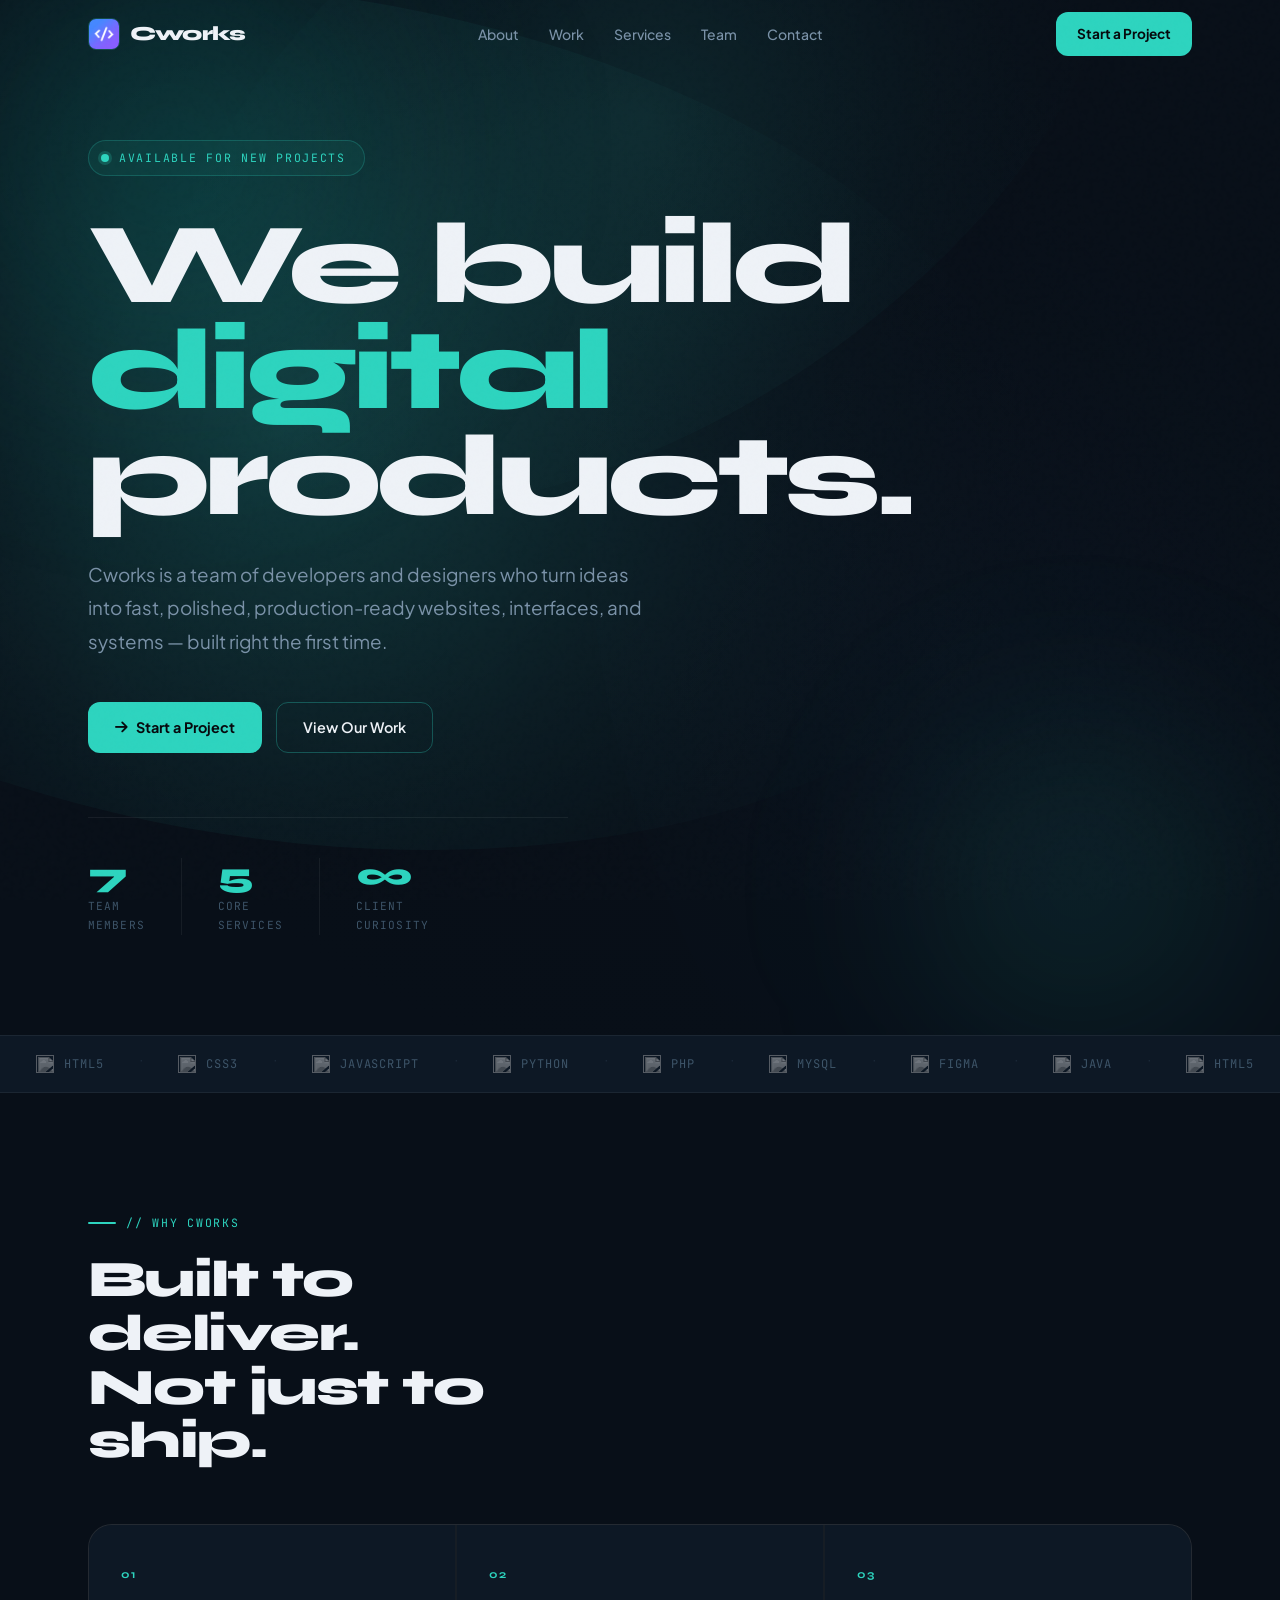
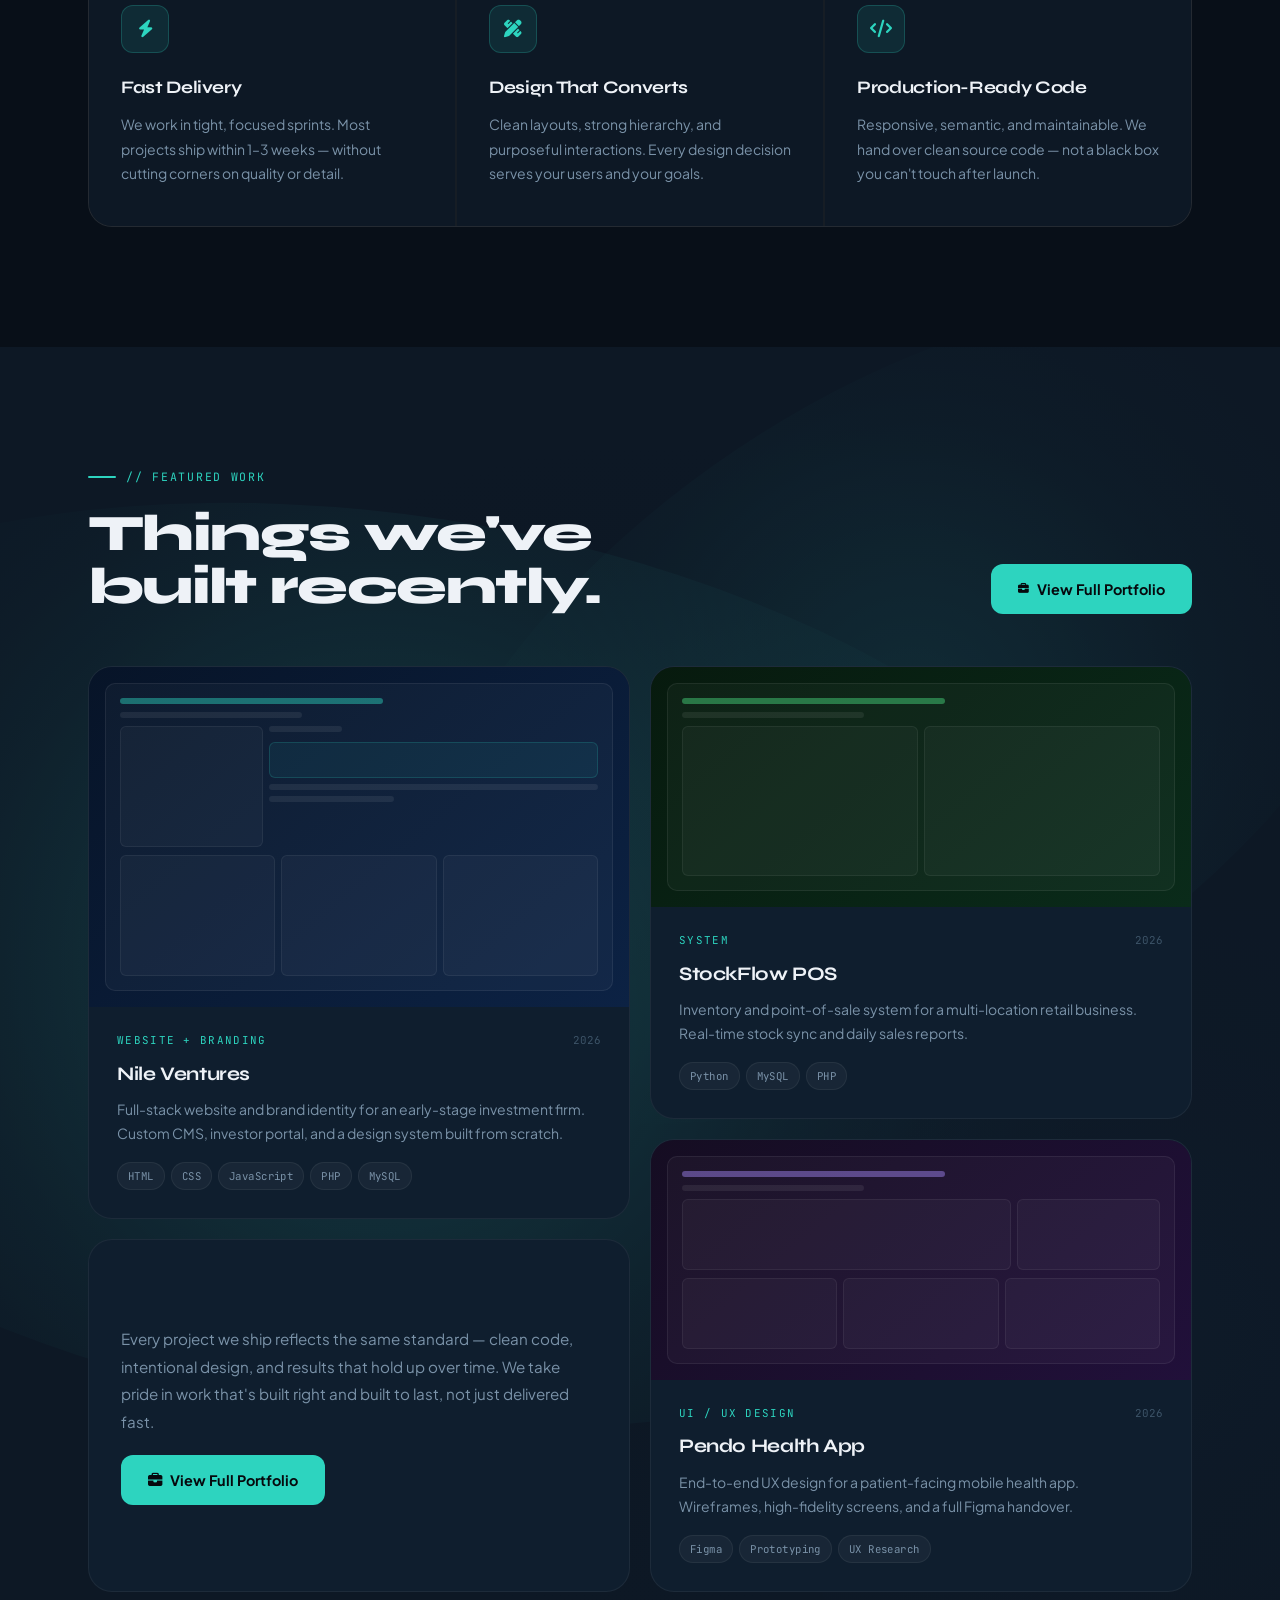
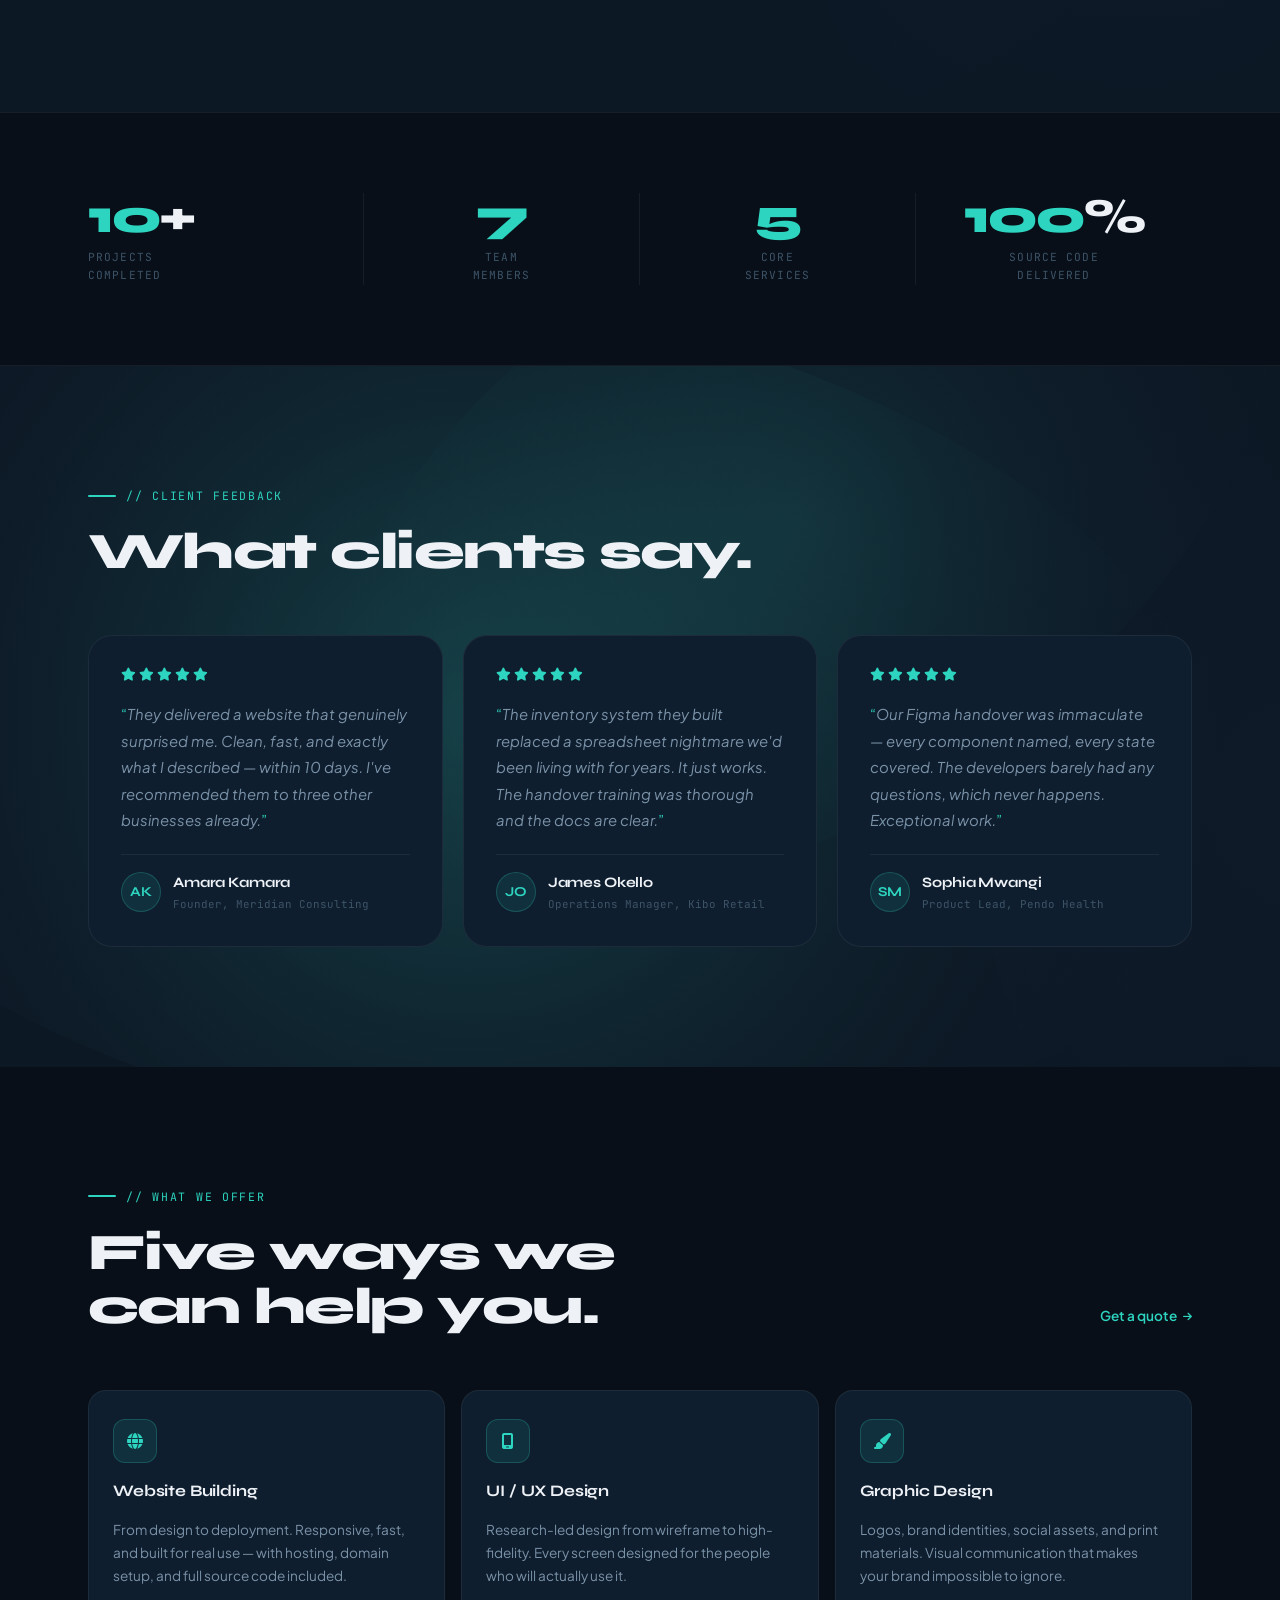
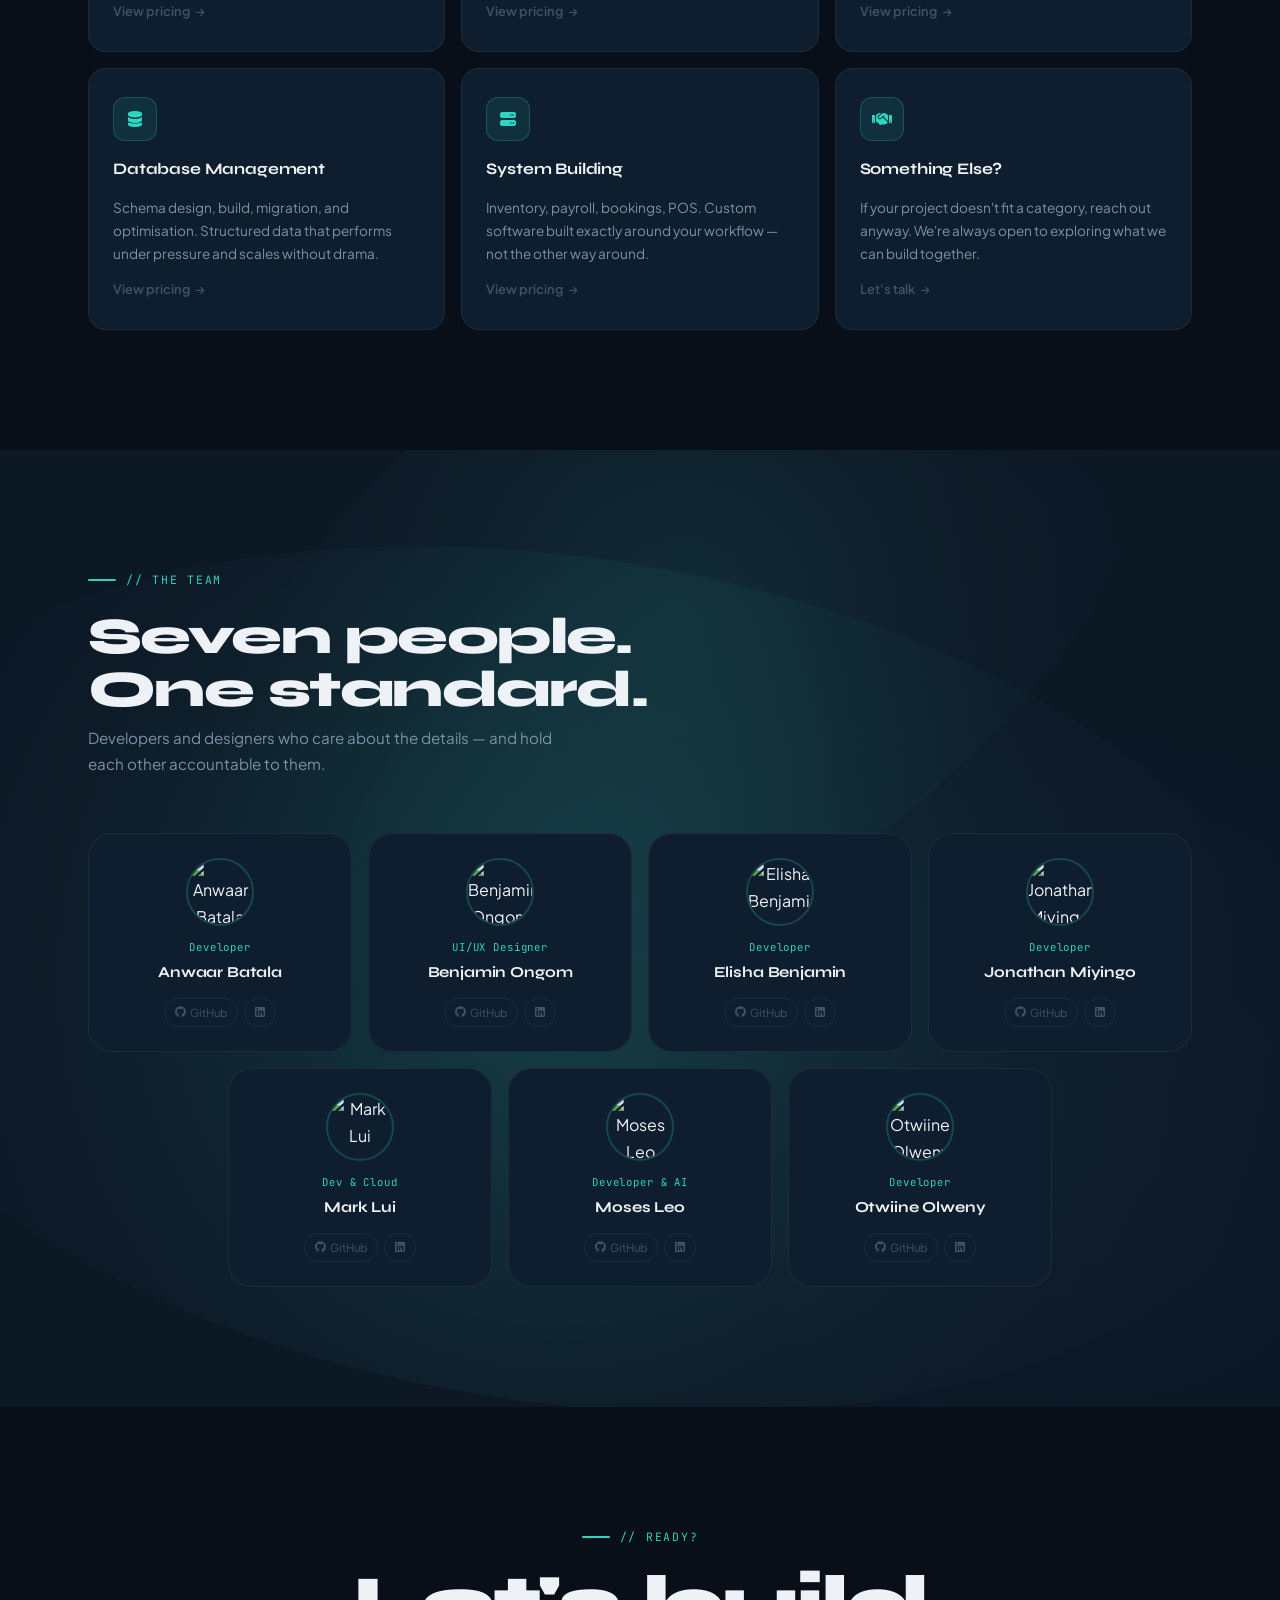
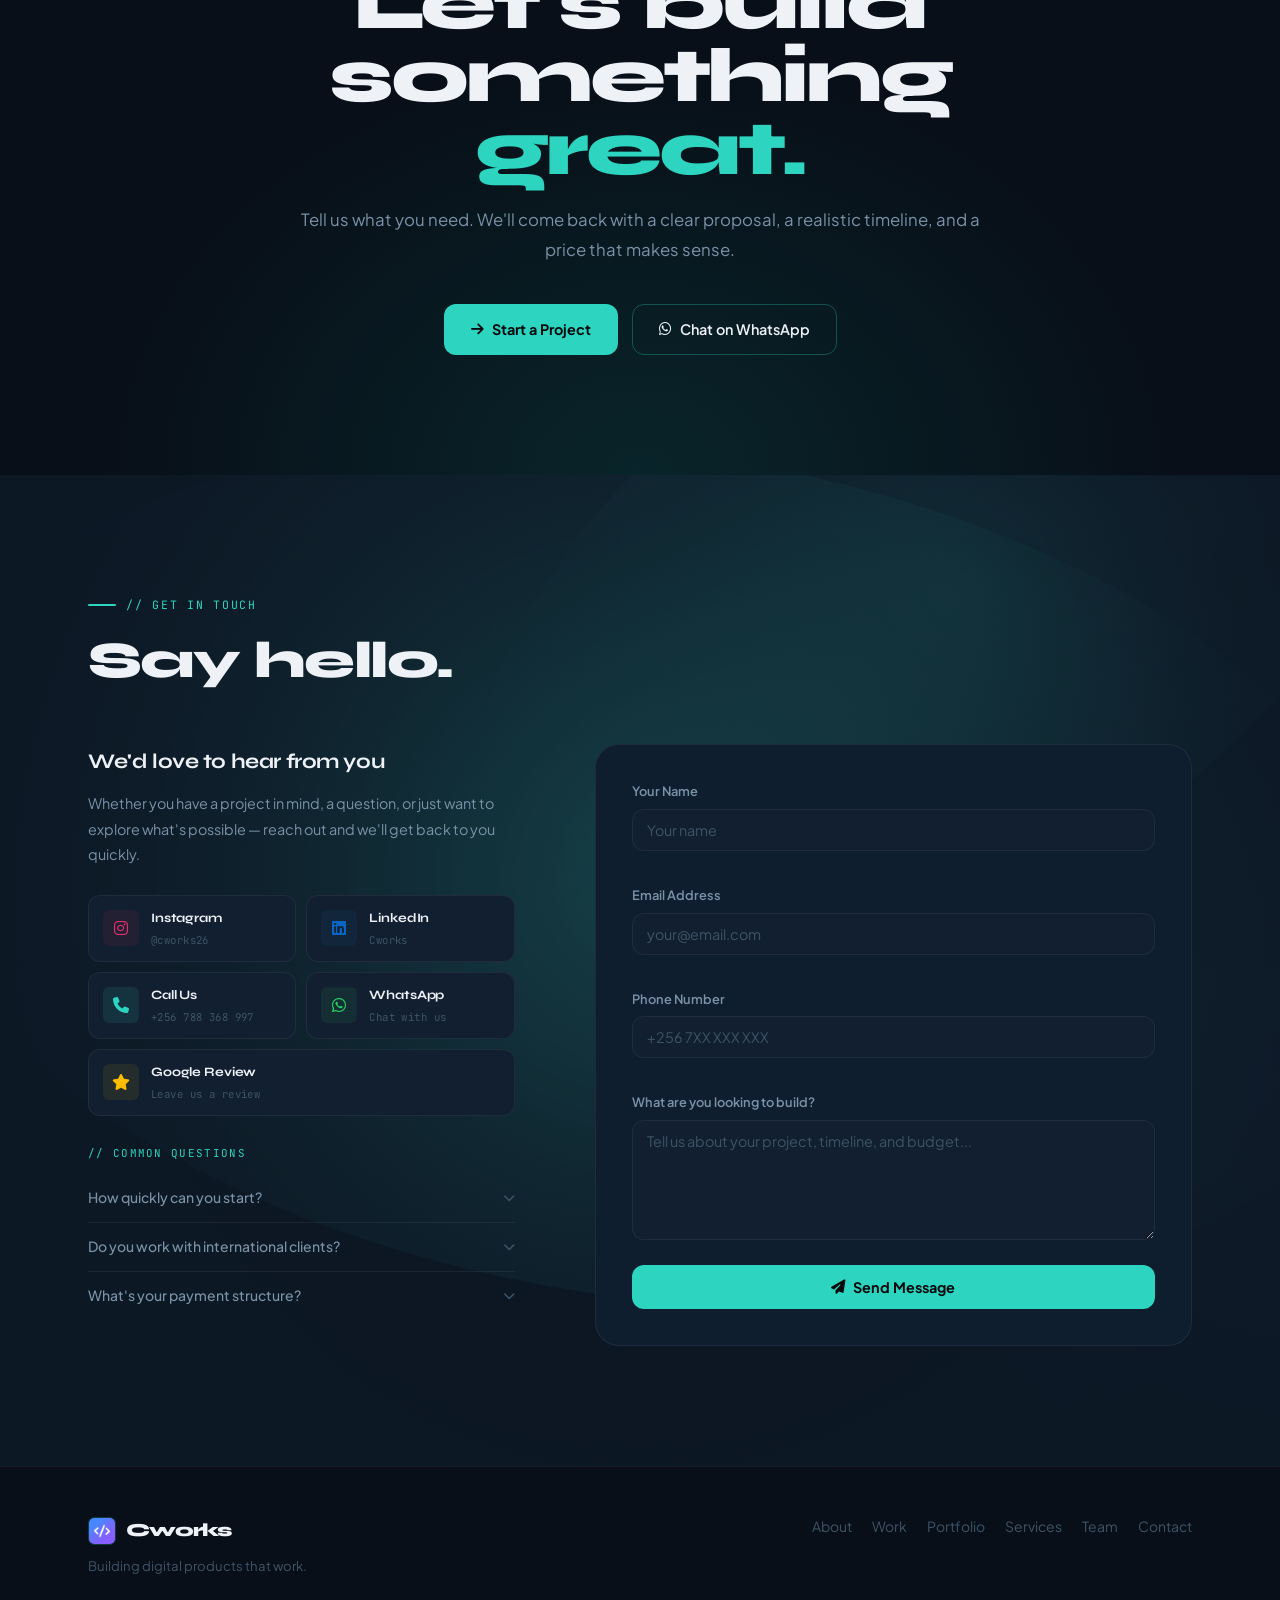
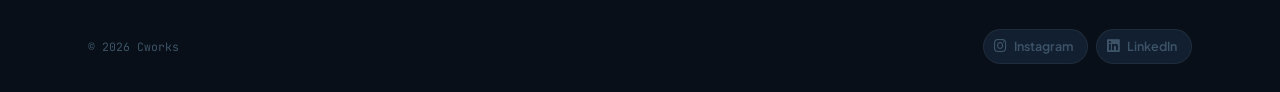
==== commit b0f8b7e4: "refactor: clean up URL structures by removing .html extensions and updating navigation paths" ====
--- a/index.html
+++ b/index.html
@@ -192,7 +192,7 @@
           Things we've<br/>built recently.
         </h2>
       </div>
-      <a href="portfolio.html" class="btn-primary reveal" style="flex-shrink:0;">
+      <a href="portfolio" class="btn-primary reveal" style="flex-shrink:0;">
         <i class="fa-solid fa-briefcase fa-xs" aria-hidden="true"></i> View Full Portfolio
       </a>
     </div>
@@ -243,7 +243,7 @@
         <!-- PRIDE BLOCK -->
         <div class="project-pride reveal reveal-delay-2">
           <p>Every project we ship reflects the same standard — clean code, intentional design, and results that hold up over time. We take pride in work that's built right and built to last, not just delivered fast.</p>
-          <a href="portfolio.html" class="btn-primary" style="align-self:flex-start;">
+          <a href="portfolio" class="btn-primary" style="align-self:flex-start;">
             <i class="fa-solid fa-briefcase" aria-hidden="true"></i> View Full Portfolio
           </a>
         </div>
@@ -410,7 +410,7 @@
         <div class="service-icon"><i class="fa-solid fa-globe" aria-hidden="true"></i></div>
         <div class="service-name">Website Building</div>
         <p class="service-desc">From design to deployment. Responsive, fast, and built for real use — with hosting, domain setup, and full source code included.</p>
-        <a href="web-development.html" class="service-link">
+        <a href="web-development" class="service-link">
           View pricing <i class="fa-solid fa-arrow-right fa-xs" aria-hidden="true"></i>
         </a>
       </div>
@@ -418,7 +418,7 @@
         <div class="service-icon"><i class="fa-solid fa-mobile-screen" aria-hidden="true"></i></div>
         <div class="service-name">UI / UX Design</div>
         <p class="service-desc">Research-led design from wireframe to high-fidelity. Every screen designed for the people who will actually use it.</p>
-        <a href="ui-ux-design.html" class="service-link">
+        <a href="ui-ux-design" class="service-link">
           View pricing <i class="fa-solid fa-arrow-right fa-xs" aria-hidden="true"></i>
         </a>
       </div>
@@ -426,7 +426,7 @@
         <div class="service-icon"><i class="fa-solid fa-paintbrush" aria-hidden="true"></i></div>
         <div class="service-name">Graphic Design</div>
         <p class="service-desc">Logos, brand identities, social assets, and print materials. Visual communication that makes your brand impossible to ignore.</p>
-        <a href="graphic-design.html" class="service-link">
+        <a href="graphic-design" class="service-link">
           View pricing <i class="fa-solid fa-arrow-right fa-xs" aria-hidden="true"></i>
         </a>
       </div>
@@ -434,7 +434,7 @@
         <div class="service-icon"><i class="fa-solid fa-database" aria-hidden="true"></i></div>
         <div class="service-name">Database Management</div>
         <p class="service-desc">Schema design, build, migration, and optimisation. Structured data that performs under pressure and scales without drama.</p>
-        <a href="database-management.html" class="service-link">
+        <a href="database-management" class="service-link">
           View pricing <i class="fa-solid fa-arrow-right fa-xs" aria-hidden="true"></i>
         </a>
       </div>
@@ -442,7 +442,7 @@
         <div class="service-icon"><i class="fa-solid fa-server" aria-hidden="true"></i></div>
         <div class="service-name">System Building</div>
         <p class="service-desc">Inventory, payroll, bookings, POS. Custom software built exactly around your workflow — not the other way around.</p>
-        <a href="system-building.html" class="service-link">
+        <a href="system-building" class="service-link">
           View pricing <i class="fa-solid fa-arrow-right fa-xs" aria-hidden="true"></i>
         </a>
       </div>
@@ -684,7 +684,7 @@
         <div class="footer-nav">
           <a href="#about"         class="footer-link">About</a>
           <a href="#projects"      class="footer-link">Work</a>
-          <a href="portfolio.html" class="footer-link">Portfolio</a>
+          <a href="portfolio"      class="footer-link">Portfolio</a>
           <a href="#services"      class="footer-link">Services</a>
           <a href="#team"          class="footer-link">Team</a>
           <a href="#contact"       class="footer-link">Contact</a>
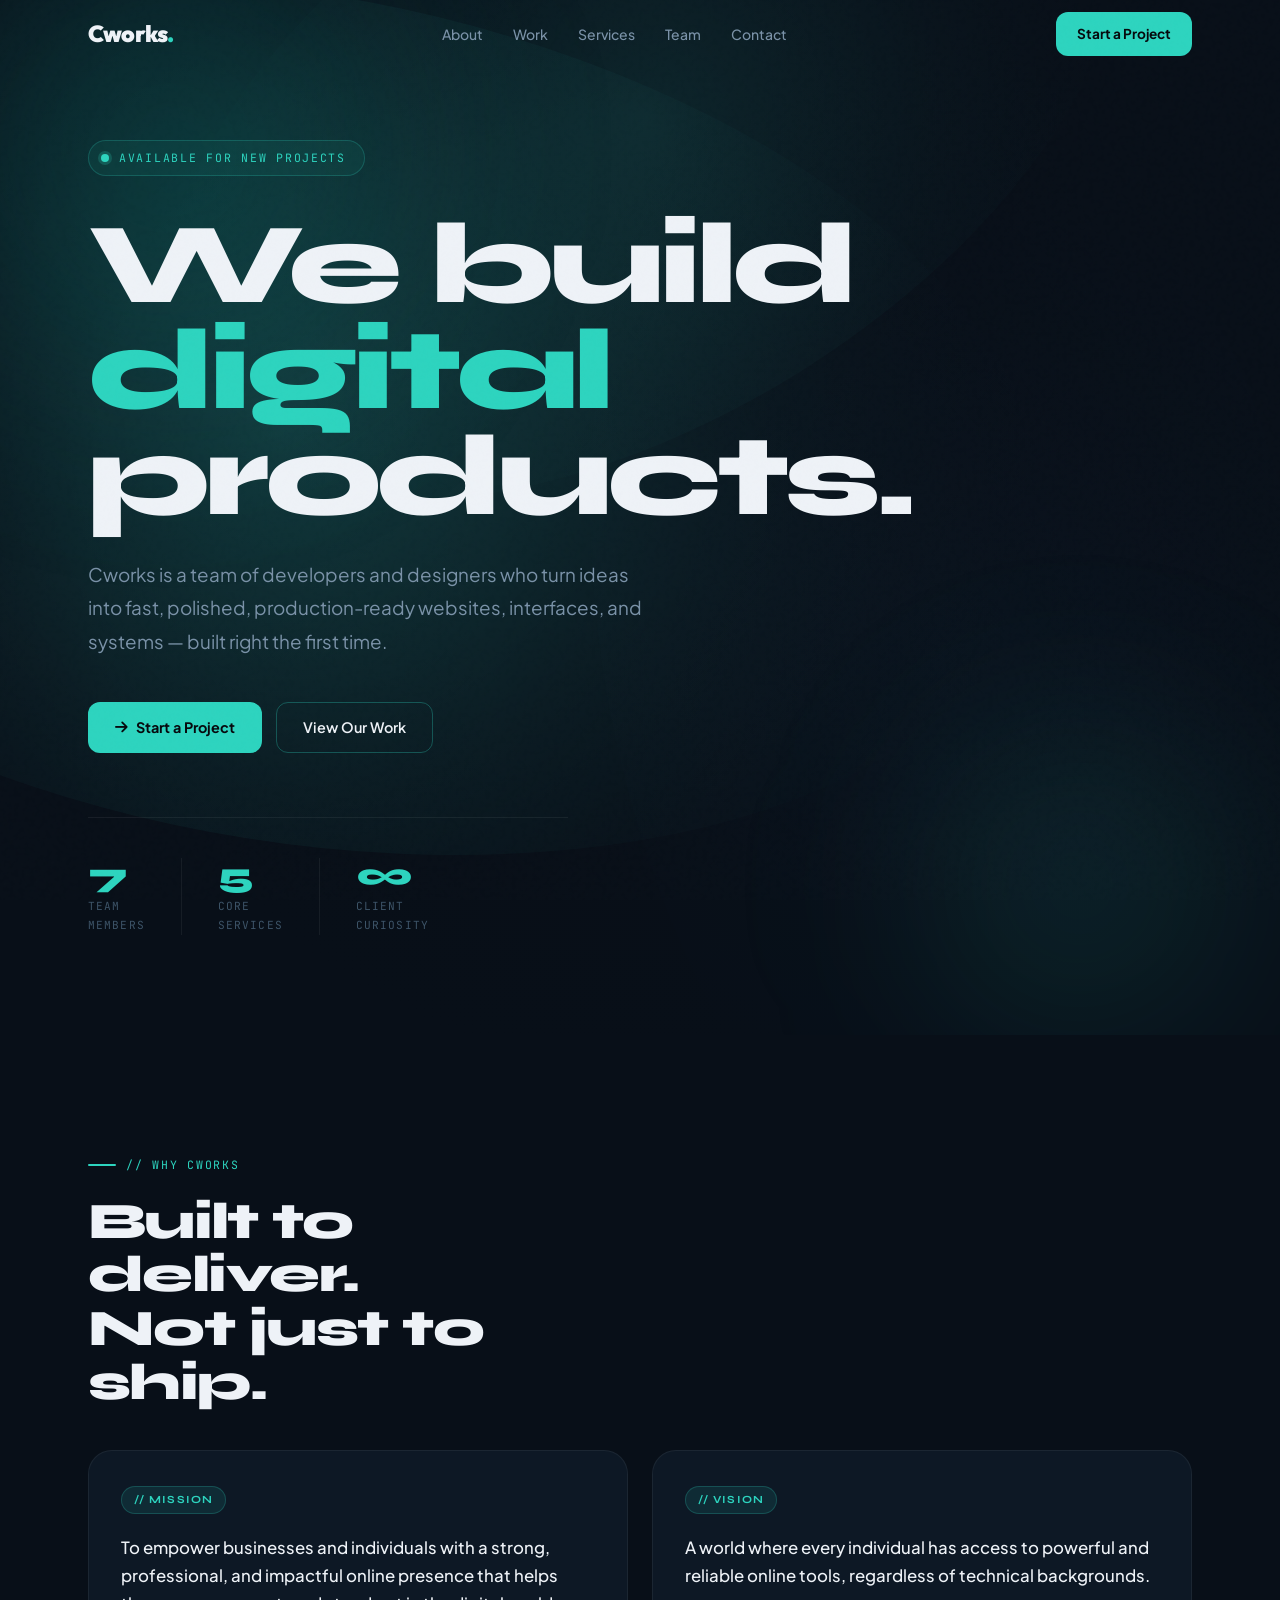
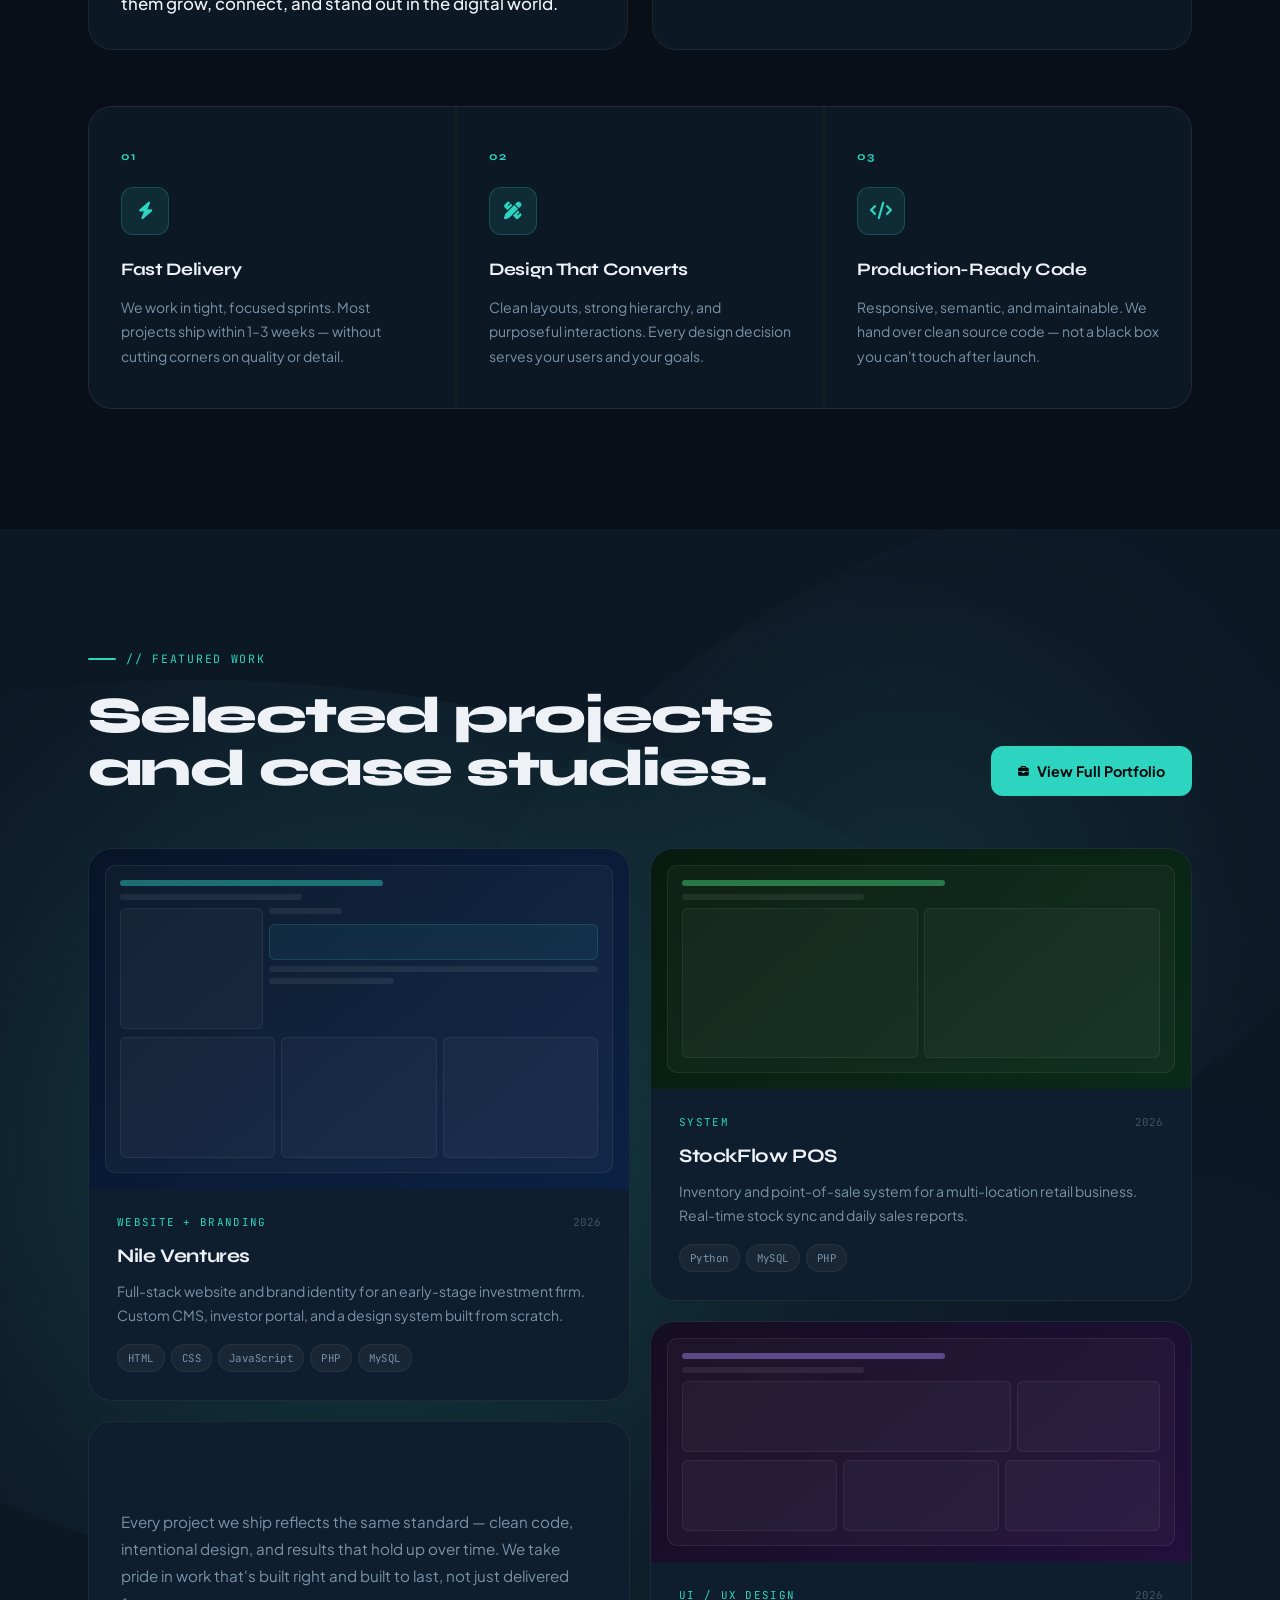
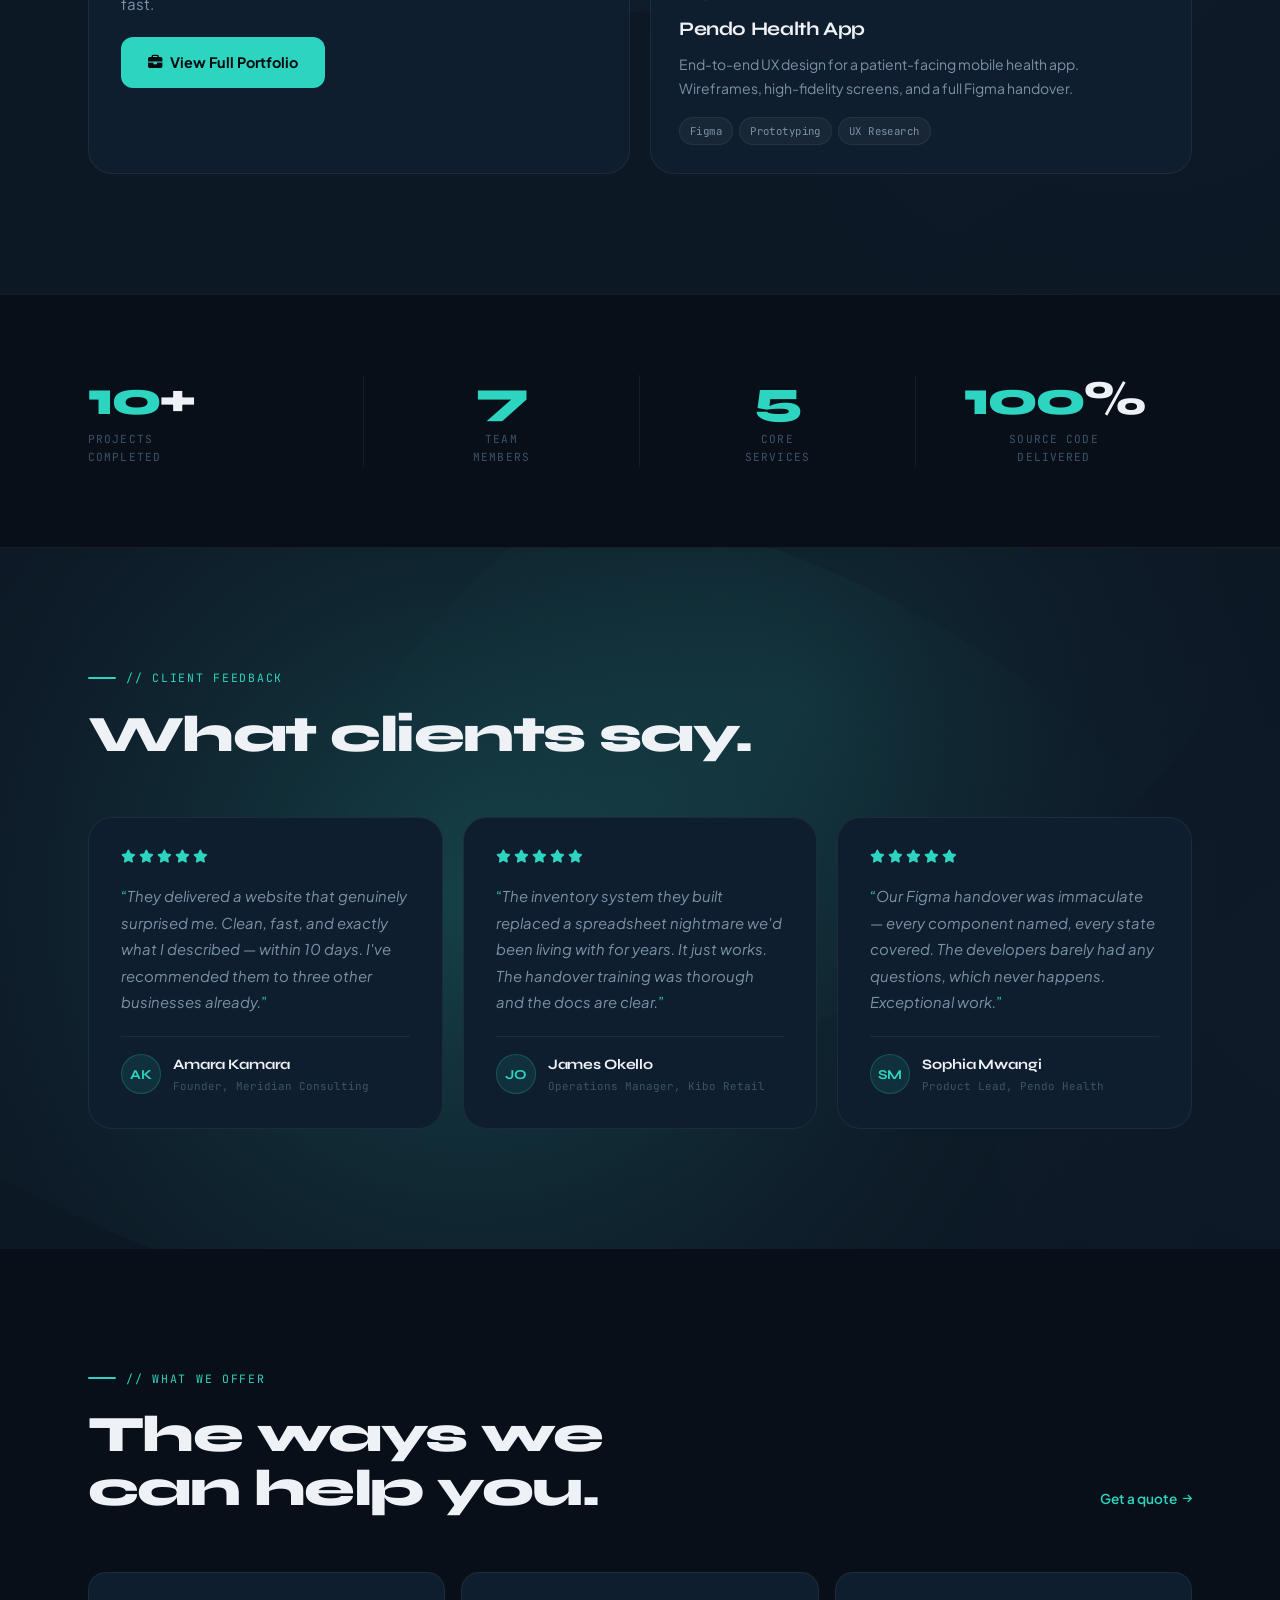
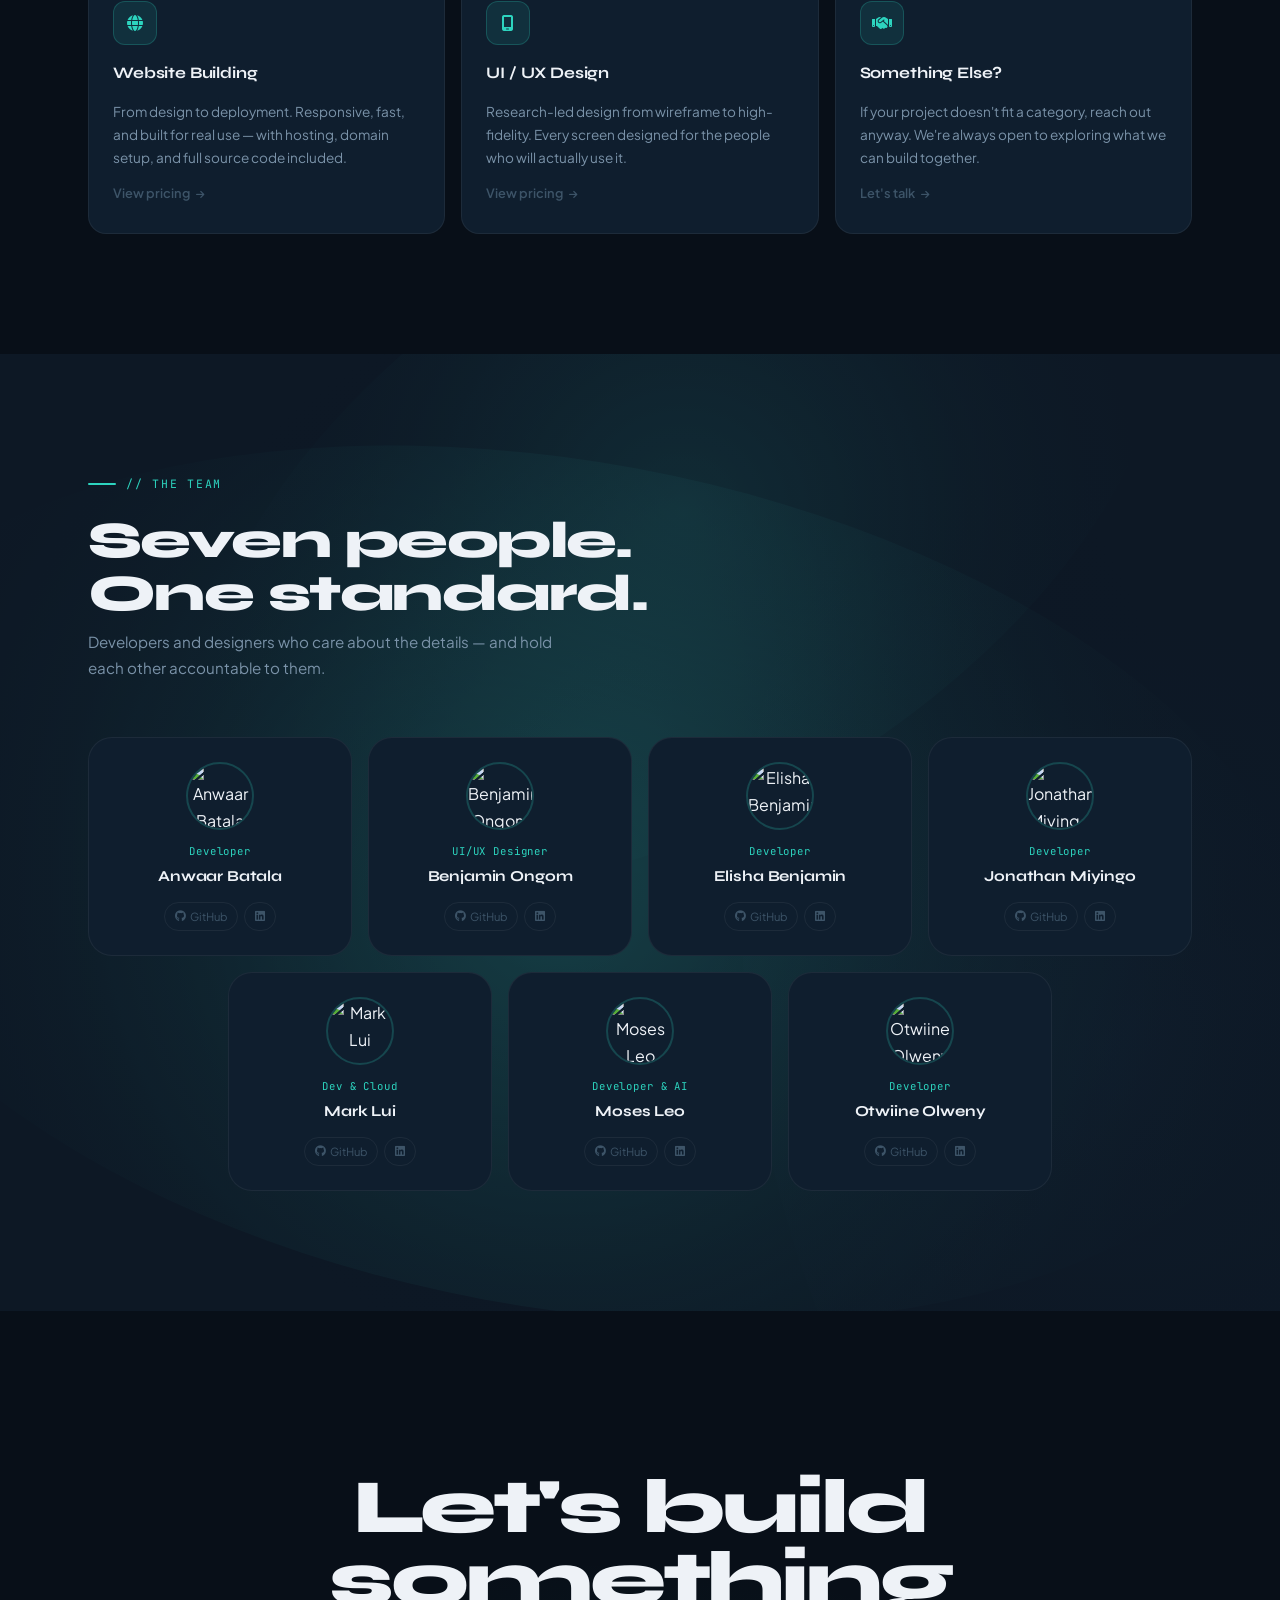
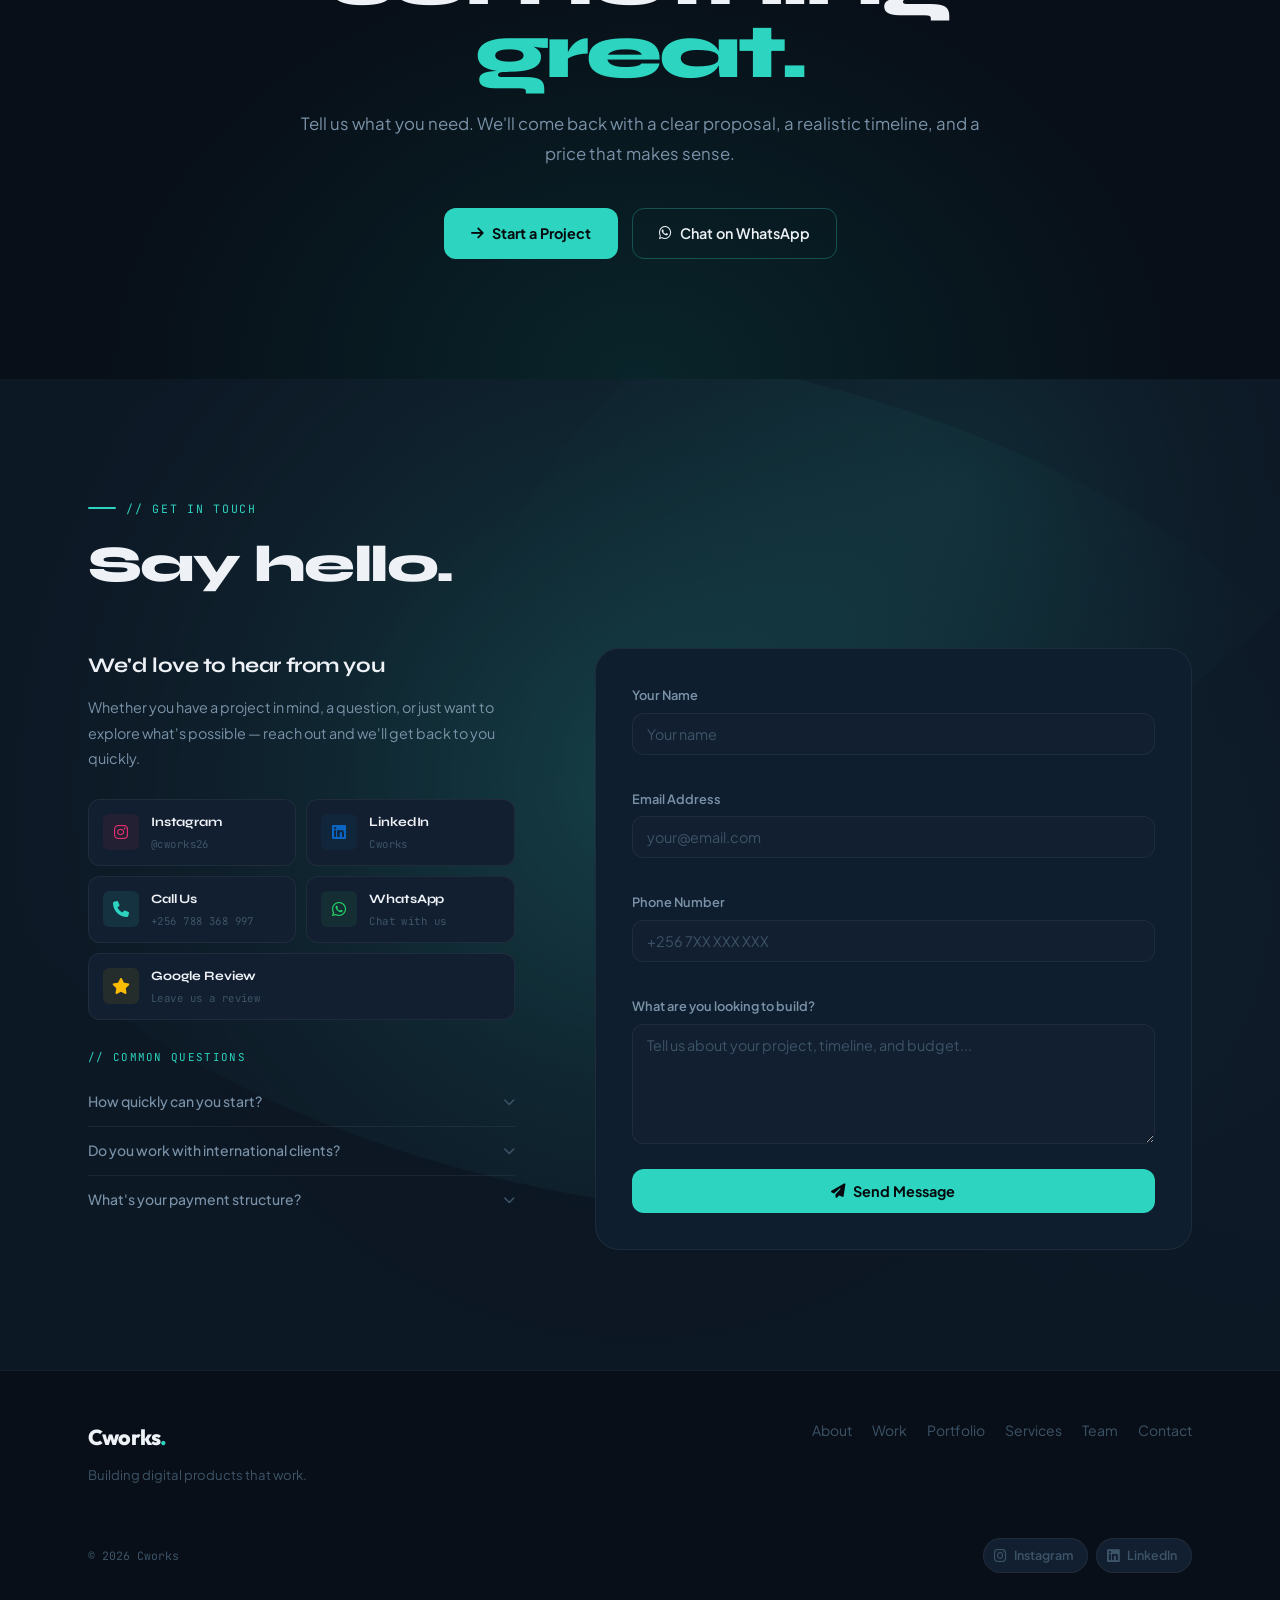
==== commit 33e942d7: "chore: remove individual service pages and update contact form avatar URL" ====
--- a/index.html
+++ b/index.html
@@ -1,427 +1,430 @@
 <!DOCTYPE html>
 <html lang="en">
+
 <head>
-  <meta charset="UTF-8"/>
-  <meta name="viewport" content="width=device-width, initial-scale=1.0"/>
+  <meta charset="UTF-8" />
+  <meta name="viewport" content="width=device-width, initial-scale=1.0" />
   <title>Cworks — Web Development & Design Agency</title>
-  <link rel="icon" type="image/png" href="CodeHub.png"/>
-  <meta name="description" content="Cworks is a web development and design agency. We build responsive websites, intuitive UI/UX interfaces, and bold brand identities for clients worldwide."/>
-  <meta name="keywords" content="web development, web design, UI UX design, graphic design, database management, system building, Cworks"/>
-  <meta name="author" content="Cworks"/>
-  <meta name="robots" content="index, follow"/>
-  <meta name="theme-color" content="#2dd4bf"/>
-  <link rel="canonical" href="https://the-runner-team.github.io/website/"/>
-  <meta property="og:title" content="Cworks — Web Development & Design Agency"/>
-  <meta property="og:description" content="A team of developers and designers building responsive websites, sleek interfaces, and bold brand identities."/>
-  <meta property="og:url" content="https://the-runner-team.github.io/website/"/>
-  <meta property="og:type" content="website"/>
-  <meta property="og:site_name" content="Cworks"/>
-  <meta property="og:image" content="https://the-runner-team.github.io/website/CodeHub.png"/>
-  <meta name="twitter:card" content="summary_large_image"/>
-  <meta name="twitter:title" content="Cworks — Web Development & Design Agency"/>
-  <meta name="twitter:image" content="https://the-runner-team.github.io/website/CodeHub.png"/>
-  <meta name="twitter:site" content="@cworks26"/>
+  <link rel="icon" type="image/png" href="favicon.png" />
+  <meta name="description"
+    content="Cworks is a web development and design agency. We build responsive websites, intuitive UI/UX interfaces, and bold brand identities for clients worldwide." />
+  <meta name="keywords"
+    content="web development, web design, UI UX design, graphic design, database management, system building, Cworks" />
+  <meta name="author" content="Cworks" />
+  <meta name="robots" content="index, follow" />
+  <meta name="theme-color" content="#2dd4bf" />
+  <link rel="canonical" href="https://the-runner-team.github.io/website/" />
+  <meta property="og:title" content="Cworks — Web Development & Design Agency" />
+  <meta property="og:description"
+    content="A team of developers and designers building responsive websites, sleek interfaces, and bold brand identities." />
+  <meta property="og:url" content="https://the-runner-team.github.io/website/" />
+  <meta property="og:type" content="website" />
+  <meta property="og:site_name" content="Cworks" />
+  <meta property="og:image" content="https://the-runner-team.github.io/website/favicon.png" />
+  <meta name="twitter:card" content="summary_large_image" />
+  <meta name="twitter:title" content="Cworks — Web Development & Design Agency" />
+  <meta name="twitter:image" content="https://the-runner-team.github.io/website/favicon.png" />
+  <meta name="twitter:site" content="@cworks26" />
   <script type="application/ld+json">
-  {"@context":"https://schema.org","@type":"ProfessionalService","name":"Cworks","url":"https://the-runner-team.github.io/website/","logo":"https://the-runner-team.github.io/website/CodeHub.png","description":"Cworks is a web development and design agency building responsive websites, UI/UX interfaces, and brand identities.","sameAs":["https://github.com/the-runner-team","https://www.instagram.com/cworks26/","https://www.linkedin.com/company/cworks26/"]}
+  {"@context":"https://schema.org","@type":"ProfessionalService","name":"Cworks","url":"https://the-runner-team.github.io/website/","logo":"https://the-runner-team.github.io/website/favicon.png","description":"Cworks is a web development and design agency building responsive websites, UI/UX interfaces, and brand identities.","sameAs":["https://github.com/the-runner-team","https://www.instagram.com/cworks26/","https://www.linkedin.com/company/cworks26/"]}
   </script>
-  <link rel="preconnect" href="https://fonts.googleapis.com"/>
-  <link rel="preconnect" href="https://fonts.gstatic.com" crossorigin=""/>
-  <link href="https://fonts.googleapis.com/css2?family=Syne:wght@700;800&family=Plus+Jakarta+Sans:wght@300;400;500;600;700&family=JetBrains+Mono:wght@400;500&display=swap" rel="stylesheet"/>
-  <link rel="stylesheet" href="https://cdnjs.cloudflare.com/ajax/libs/font-awesome/6.5.0/css/all.min.css"/>
-  <link rel="stylesheet" href="css/styles.css"/>
+  <link rel="preconnect" href="https://fonts.googleapis.com" />
+  <link rel="preconnect" href="https://fonts.gstatic.com" crossorigin="" />
+  <link
+    href="https://fonts.googleapis.com/css2?family=Syne:wght@700;800&family=Plus+Jakarta+Sans:wght@300;400;500;600;700&family=JetBrains+Mono:wght@400;500&display=swap"
+    rel="stylesheet" />
+  <link rel="stylesheet" href="https://cdnjs.cloudflare.com/ajax/libs/font-awesome/6.5.0/css/all.min.css" />
+  <link rel="stylesheet" href="css/styles.css" />
 </head>
+
 <body>
 
-<!-- NAVBAR -->
-<nav class="navbar" id="navbar" role="navigation" aria-label="Main navigation">
-  <div class="container nav-inner">
-    <a href="#hero" class="nav-logo" aria-label="Cworks home">
-      <span class="nav-logo-mark"><img src="CodeHub.png" alt="Cworks"/></span>
-      Cworks
-    </a>
-    <ul class="nav-links" role="list">
-      <li><a href="#about"    class="nav-link">About</a></li>
-      <li><a href="#projects" class="nav-link">Work</a></li>
-      <li><a href="#services" class="nav-link">Services</a></li>
-      <li><a href="#team"     class="nav-link">Team</a></li>
-      <li><a href="#contact"  class="nav-link">Contact</a></li>
-    </ul>
-    <div style="display:flex;align-items:center;gap:10px;">
-      <a href="#contact" class="btn-primary" style="padding:9px 20px;font-size:0.85rem;">Start a Project</a>
-      <button class="hamburger" id="hamburger" aria-label="Toggle menu" aria-expanded="false">
-        <span></span><span></span><span></span>
-      </button>
-    </div>
+  <!-- NAVBAR -->
+  <nav class="navbar" id="navbar" role="navigation" aria-label="Main navigation">
+    <div class="container nav-inner">
+      <a href="#hero" class="nav-logo" aria-label="Cworks home">Cworks</a>
+      <ul class="nav-links" role="list">
+        <li><a href="#about" class="nav-link">About</a></li>
+        <li><a href="#projects" class="nav-link">Work</a></li>
+        <li><a href="#services" class="nav-link">Services</a></li>
+        <li><a href="#team" class="nav-link">Team</a></li>
+        <li><a href="#contact" class="nav-link">Contact</a></li>
+      </ul>
+      <div style="display:flex;align-items:center;gap:10px;">
+        <a href="#contact" class="btn-primary" style="padding:9px 20px;font-size:0.85rem;">Start a Project</a>
+        <button class="hamburger" id="hamburger" aria-label="Toggle menu" aria-expanded="false">
+          <span></span><span></span><span></span>
+        </button>
+      </div>
+    </div>
+  </nav>
+  <div class="mobile-menu" id="mobileMenu" role="menu">
+    <a href="#about" class="nav-link" role="menuitem">About</a>
+    <a href="#projects" class="nav-link" role="menuitem">Work</a>
+    <a href="#services" class="nav-link" role="menuitem">Services</a>
+    <a href="#team" class="nav-link" role="menuitem">Team</a>
+    <a href="#contact" class="nav-link" role="menuitem">Contact</a>
+    <a href="#contact" class="btn-primary" style="margin-top:8px;justify-content:center;">Start a Project</a>
   </div>
-</nav>
-<div class="mobile-menu" id="mobileMenu" role="menu">
-  <a href="#about"    class="nav-link" role="menuitem">About</a>
-  <a href="#projects" class="nav-link" role="menuitem">Work</a>
-  <a href="#services" class="nav-link" role="menuitem">Services</a>
-  <a href="#team"     class="nav-link" role="menuitem">Team</a>
-  <a href="#contact"  class="nav-link" role="menuitem">Contact</a>
-  <a href="#contact"  class="btn-primary" style="margin-top:8px;justify-content:center;">Start a Project</a>
-</div>
-
-<!-- HERO -->
-<section class="hero" id="hero" aria-label="Hero">
-  <canvas class="aurora-canvas" id="auroraCanvas" aria-hidden="true"></canvas>
-  <div class="hero-orb orb-1" aria-hidden="true"></div>
-  <div class="hero-orb orb-2" aria-hidden="true"></div>
-  <div class="container">
-    <div class="hero-content">
-      <div class="hero-status" aria-hidden="true">
-        <span class="status-dot"></span>
-        <span class="label">Available for new projects</span>
-      </div>
-      <h1 class="hero-headline">
-        We build<br/>
-        <span class="teal">digital</span><br/>
-        products.
-      </h1>
-      <p class="hero-sub">
-        Cworks is a team of developers and designers who turn ideas into fast, polished, production-ready websites, interfaces, and systems — built right the first time.
-      </p>
-      <div class="hero-cta">
-        <a href="#contact" class="btn-primary">
-          <i class="fa-solid fa-arrow-right" aria-hidden="true"></i> Start a Project
+
+  <!-- HERO -->
+  <section class="hero" id="hero" aria-label="Hero">
+    <canvas class="aurora-canvas" id="auroraCanvas" aria-hidden="true"></canvas>
+    <div class="hero-orb orb-1" aria-hidden="true"></div>
+    <div class="hero-orb orb-2" aria-hidden="true"></div>
+    <div class="container">
+      <div class="hero-content">
+        <div class="hero-status" aria-hidden="true">
+          <span class="status-dot"></span>
+          <span class="label">Available for new projects</span>
+        </div>
+        <h1 class="hero-headline">
+          We build<br />
+          <span class="teal">digital</span><br />
+          products.
+        </h1>
+        <p class="hero-sub">
+          Cworks is a team of developers and designers who turn ideas into fast, polished, production-ready websites,
+          interfaces, and systems — built right the first time.
+        </p>
+        <div class="hero-cta">
+          <a href="#contact" class="btn-primary">
+            <i class="fa-solid fa-arrow-right" aria-hidden="true"></i> Start a Project
+          </a>
+          <a href="#projects" class="btn-outline">
+            View Our Work
+          </a>
+        </div>
+        <div class="hero-stats">
+          <div class="hero-stat">
+            <div class="hero-stat-value"><span class="teal">7</span></div>
+            <div class="hero-stat-label">Team<br />Members</div>
+          </div>
+          <div class="hero-stat">
+            <div class="hero-stat-value"><span class="teal">5</span></div>
+            <div class="hero-stat-label">Core<br />Services</div>
+          </div>
+          <div class="hero-stat">
+            <div class="hero-stat-value"><span class="teal">∞</span></div>
+            <div class="hero-stat-label">Client<br />Curiosity</div>
+          </div>
+        </div>
+      </div>
+    </div>
+  </section>
+
+
+
+  <!-- VALUE PROPS -->
+  <section class="section value-section has-grid" id="about" aria-label="Why Cworks">
+    <div class="container">
+      <div class="eyebrow reveal">
+        <span class="label">// why cworks</span>
+      </div>
+      <h2 class="reveal"
+        style="font-family:'Syne',sans-serif;font-size:clamp(2rem,4.5vw,3.2rem);font-weight:800;letter-spacing:-0.03em;line-height:1.05;max-width:540px;">
+        Built to deliver.<br />Not just to ship.
+      </h2>
+
+      <!-- MISSION & VISION -->
+      <div class="purpose-grid reveal reveal-delay-1">
+        <div class="purpose-card">
+          <div class="purpose-badge">// mission</div>
+          <p class="purpose-text">To empower businesses and individuals with a strong, professional, and impactful
+            online presence that helps them grow, connect, and stand out in the digital world.</p>
+        </div>
+        <div class="purpose-card">
+          <div class="purpose-badge">// vision</div>
+          <p class="purpose-text">A world where every individual has access to powerful and reliable online tools,
+            regardless of
+            technical backgrounds.</p>
+        </div>
+      </div>
+      <div class="value-grid">
+        <div class="value-card reveal reveal-delay-1">
+          <div class="value-num">01</div>
+          <div class="value-icon"><i class="fa-solid fa-bolt" aria-hidden="true"></i></div>
+          <div class="value-title">Fast Delivery</div>
+          <p class="value-desc">We work in tight, focused sprints. Most projects ship within 1–3 weeks — without cutting
+            corners on quality or detail.</p>
+        </div>
+        <div class="value-card reveal reveal-delay-2">
+          <div class="value-num">02</div>
+          <div class="value-icon"><i class="fa-solid fa-pen-ruler" aria-hidden="true"></i></div>
+          <div class="value-title">Design That Converts</div>
+          <p class="value-desc">Clean layouts, strong hierarchy, and purposeful interactions. Every design decision
+            serves your users and your goals.</p>
+        </div>
+        <div class="value-card reveal reveal-delay-3">
+          <div class="value-num">03</div>
+          <div class="value-icon"><i class="fa-solid fa-code" aria-hidden="true"></i></div>
+          <div class="value-title">Production-Ready Code</div>
+          <p class="value-desc">Responsive, semantic, and maintainable. We hand over clean source code — not a black box
+            you can't touch after launch.</p>
+        </div>
+      </div>
+    </div>
+  </section>
+
+  <!-- PROJECTS -->
+  <section class="section projects-section" id="projects" aria-label="Featured work">
+    <canvas class="aurora-canvas section-aurora" aria-hidden="true"></canvas>
+    <div class="container">
+      <div class="projects-header">
+        <div>
+          <div class="eyebrow reveal">
+            <span class="label">// featured work</span>
+          </div>
+          <h2 class="reveal"
+            style="font-family:'Syne',sans-serif;font-size:clamp(2rem,4.5vw,3.2rem);font-weight:800;letter-spacing:-0.03em;line-height:1.05;">
+            Selected projects<br />and case studies.
+          </h2>
+        </div>
+        <a href="portfolio.html" class="btn-primary reveal" style="flex-shrink:0;">
+          <i class="fa-solid fa-briefcase fa-xs" aria-hidden="true"></i> View Full Portfolio
         </a>
-        <a href="#projects" class="btn-outline">
-          View Our Work
+      </div>
+
+      <!-- Two-column layout: left = featured card + pride block, right = two smaller cards -->
+      <div class="projects-cols">
+
+        <!-- LEFT COLUMN -->
+        <div class="projects-col">
+          <div class="project-card reveal reveal-delay-1">
+            <div class="project-mockup mock-1" style="height:340px;" aria-hidden="true">
+              <div class="mockup-ui">
+                <div class="m-bar teal"></div>
+                <div class="m-bar sm"></div>
+                <div class="m-row">
+                  <div class="m-col narrow"></div>
+                  <div style="flex:1;display:flex;flex-direction:column;gap:6px;">
+                    <div class="m-bar xs"></div>
+                    <div class="m-highlight"></div>
+                    <div class="m-bar"></div>
+                    <div class="m-bar sm"></div>
+                  </div>
+                </div>
+                <div class="m-row">
+                  <div class="m-col"></div>
+                  <div class="m-col"></div>
+                  <div class="m-col"></div>
+                </div>
+              </div>
+            </div>
+            <div class="project-body">
+              <div class="project-meta">
+                <span class="project-type">Website + Branding</span>
+                <span class="project-year">2026</span>
+              </div>
+              <h3 class="project-name">Nile Ventures</h3>
+              <p class="project-desc">Full-stack website and brand identity for an early-stage investment firm. Custom
+                CMS, investor portal, and a design system built from scratch.</p>
+              <div class="project-tags">
+                <span class="tag">HTML</span>
+                <span class="tag">CSS</span>
+                <span class="tag">JavaScript</span>
+                <span class="tag">PHP</span>
+                <span class="tag">MySQL</span>
+              </div>
+            </div>
+          </div>
+
+          <!-- PRIDE BLOCK -->
+          <div class="project-pride reveal reveal-delay-2">
+            <p>Every project we ship reflects the same standard — clean code, intentional design, and results that hold
+              up over time. We take pride in work that's built right and built to last, not just delivered fast.</p>
+            <a href="portfolio.html" class="btn-primary" style="align-self:flex-start;">
+              <i class="fa-solid fa-briefcase" aria-hidden="true"></i> View Full Portfolio
+            </a>
+          </div>
+        </div>
+
+        <!-- RIGHT COLUMN -->
+        <div class="projects-col">
+          <div class="project-card reveal reveal-delay-2">
+            <div class="project-mockup mock-2" aria-hidden="true">
+              <div class="mockup-ui">
+                <div class="m-bar green"></div>
+                <div class="m-bar sm"></div>
+                <div class="m-row">
+                  <div class="m-col"></div>
+                  <div class="m-col"></div>
+                </div>
+              </div>
+            </div>
+            <div class="project-body">
+              <div class="project-meta">
+                <span class="project-type">System</span>
+                <span class="project-year">2026</span>
+              </div>
+              <h3 class="project-name">StockFlow POS</h3>
+              <p class="project-desc">Inventory and point-of-sale system for a multi-location retail business. Real-time
+                stock sync and daily sales reports.</p>
+              <div class="project-tags">
+                <span class="tag">Python</span>
+                <span class="tag">MySQL</span>
+                <span class="tag">PHP</span>
+              </div>
+            </div>
+          </div>
+
+          <div class="project-card reveal reveal-delay-3">
+            <div class="project-mockup mock-3" aria-hidden="true">
+              <div class="mockup-ui">
+                <div class="m-bar purp"></div>
+                <div class="m-bar sm"></div>
+                <div class="m-row">
+                  <div class="m-col"></div>
+                  <div class="m-col narrow"></div>
+                </div>
+                <div class="m-row">
+                  <div class="m-col"></div>
+                  <div class="m-col"></div>
+                  <div class="m-col"></div>
+                </div>
+              </div>
+            </div>
+            <div class="project-body">
+              <div class="project-meta">
+                <span class="project-type">UI / UX Design</span>
+                <span class="project-year">2026</span>
+              </div>
+              <h3 class="project-name">Pendo Health App</h3>
+              <p class="project-desc">End-to-end UX design for a patient-facing mobile health app. Wireframes,
+                high-fidelity screens, and a full Figma handover.</p>
+              <div class="project-tags">
+                <span class="tag">Figma</span>
+                <span class="tag">Prototyping</span>
+                <span class="tag">UX Research</span>
+              </div>
+            </div>
+          </div>
+        </div>
+
+      </div><!-- /.projects-cols -->
+    </div>
+  </section>
+
+  <!-- TRUST STATS -->
+  <div class="trust-section has-grid" aria-label="Agency stats">
+    <div class="container">
+      <div class="trust-grid">
+        <div class="trust-stat reveal">
+          <div class="trust-num"><span class="teal">10</span>+</div>
+          <div class="trust-label">Projects<br />Completed</div>
+        </div>
+        <div class="trust-stat reveal reveal-delay-1">
+          <div class="trust-num"><span class="teal">7</span></div>
+          <div class="trust-label">Team<br />Members</div>
+        </div>
+        <div class="trust-stat reveal reveal-delay-2">
+          <div class="trust-num"><span class="teal">5</span></div>
+          <div class="trust-label">Core<br />Services</div>
+        </div>
+        <div class="trust-stat reveal reveal-delay-3">
+          <div class="trust-num"><span class="teal">100</span>%</div>
+          <div class="trust-label">Source Code<br />Delivered</div>
+        </div>
+      </div>
+    </div>
+  </div>
+
+  <!-- TESTIMONIALS -->
+  <section class="section testimonials-section has-grid bg-1-section" aria-label="Testimonials">
+    <canvas class="aurora-canvas section-aurora" aria-hidden="true"></canvas>
+    <div class="container">
+      <div class="eyebrow reveal">
+        <span class="label">// client feedback</span>
+      </div>
+      <h2 class="reveal"
+        style="font-family:'Syne',sans-serif;font-size:clamp(2rem,4.5vw,3.2rem);font-weight:800;letter-spacing:-0.03em;line-height:1.05;">
+        What clients say.
+      </h2>
+      <div class="testimonials-grid">
+        <div class="testimonial-card reveal reveal-delay-1">
+          <div class="testimonial-stars">
+            <i class="fa-solid fa-star"></i><i class="fa-solid fa-star"></i><i class="fa-solid fa-star"></i><i
+              class="fa-solid fa-star"></i><i class="fa-solid fa-star"></i>
+          </div>
+          <p class="testimonial-quote">They delivered a website that genuinely surprised me. Clean, fast, and exactly
+            what I described — within 10 days. I've recommended them to three other businesses already.</p>
+          <div class="testimonial-author">
+            <div class="author-avatar">AK</div>
+            <div>
+              <div class="author-name">Amara Kamara</div>
+              <div class="author-role">Founder, Meridian Consulting</div>
+            </div>
+          </div>
+        </div>
+        <div class="testimonial-card reveal reveal-delay-2">
+          <div class="testimonial-stars">
+            <i class="fa-solid fa-star"></i><i class="fa-solid fa-star"></i><i class="fa-solid fa-star"></i><i
+              class="fa-solid fa-star"></i><i class="fa-solid fa-star"></i>
+          </div>
+          <p class="testimonial-quote">The inventory system they built replaced a spreadsheet nightmare we'd been living
+            with for years. It just works. The handover training was thorough and the docs are clear.</p>
+          <div class="testimonial-author">
+            <div class="author-avatar">JO</div>
+            <div>
+              <div class="author-name">James Okello</div>
+              <div class="author-role">Operations Manager, Kibo Retail</div>
+            </div>
+          </div>
+        </div>
+        <div class="testimonial-card reveal reveal-delay-3">
+          <div class="testimonial-stars">
+            <i class="fa-solid fa-star"></i><i class="fa-solid fa-star"></i><i class="fa-solid fa-star"></i><i
+              class="fa-solid fa-star"></i><i class="fa-solid fa-star"></i>
+          </div>
+          <p class="testimonial-quote">Our Figma handover was immaculate — every component named, every state covered.
+            The developers barely had any questions, which never happens. Exceptional work.</p>
+          <div class="testimonial-author">
+            <div class="author-avatar">SM</div>
+            <div>
+              <div class="author-name">Sophia Mwangi</div>
+              <div class="author-role">Product Lead, Pendo Health</div>
+            </div>
+          </div>
+        </div>
+      </div>
+    </div>
+  </section>
+
+  <!-- SERVICES -->
+  <section class="section services-section has-grid" id="services" aria-label="Services">
+    <div class="container">
+      <div class="eyebrow reveal">
+        <span class="label">// what we offer</span>
+      </div>
+      <div style="display:flex;align-items:flex-end;justify-content:space-between;gap:24px;flex-wrap:wrap;">
+        <h2 class="reveal"
+          style="font-family:'Syne',sans-serif;font-size:clamp(2rem,4.5vw,3.2rem);font-weight:800;letter-spacing:-0.03em;line-height:1.05;">
+          The ways we<br />can help you.
+        </h2>
+        <a href="#contact" class="btn-ghost reveal" style="padding-bottom:6px;flex-shrink:0;">
+          Get a quote <i class="fa-solid fa-arrow-right fa-xs" aria-hidden="true"></i>
         </a>
       </div>
-      <div class="hero-stats">
-        <div class="hero-stat">
-          <div class="hero-stat-value"><span class="teal">7</span></div>
-          <div class="hero-stat-label">Team<br/>Members</div>
-        </div>
-        <div class="hero-stat">
-          <div class="hero-stat-value"><span class="teal">5</span></div>
-          <div class="hero-stat-label">Core<br/>Services</div>
-        </div>
-        <div class="hero-stat">
-          <div class="hero-stat-value"><span class="teal">∞</span></div>
-          <div class="hero-stat-label">Client<br/>Curiosity</div>
-        </div>
-      </div>
-    </div>
-  </div>
-</section>
-
-<!-- MARQUEE -->
-<div class="marquee-section" aria-hidden="true">
-  <div class="marquee-track" id="marqueeTrack">
-    <div class="marquee-item"><img src="https://cdn.jsdelivr.net/gh/devicons/devicon@latest/icons/html5/html5-original.svg" alt=""/>HTML5</div>
-    <span class="marquee-sep">·</span>
-    <div class="marquee-item"><img src="https://cdn.jsdelivr.net/gh/devicons/devicon@latest/icons/css3/css3-original.svg" alt=""/>CSS3</div>
-    <span class="marquee-sep">·</span>
-    <div class="marquee-item"><img src="https://cdn.jsdelivr.net/gh/devicons/devicon@latest/icons/javascript/javascript-original.svg" alt=""/>JavaScript</div>
-    <span class="marquee-sep">·</span>
-    <div class="marquee-item"><img src="https://cdn.jsdelivr.net/gh/devicons/devicon@latest/icons/python/python-original.svg" alt=""/>Python</div>
-    <span class="marquee-sep">·</span>
-    <div class="marquee-item"><img src="https://cdn.jsdelivr.net/gh/devicons/devicon@latest/icons/php/php-original.svg" alt=""/>PHP</div>
-    <span class="marquee-sep">·</span>
-    <div class="marquee-item"><img src="https://cdn.jsdelivr.net/gh/devicons/devicon@latest/icons/mysql/mysql-original.svg" alt=""/>MySQL</div>
-    <span class="marquee-sep">·</span>
-    <div class="marquee-item"><img src="https://cdn.jsdelivr.net/gh/devicons/devicon@latest/icons/figma/figma-original.svg" alt=""/>Figma</div>
-    <span class="marquee-sep">·</span>
-    <div class="marquee-item"><img src="https://cdn.jsdelivr.net/gh/devicons/devicon@latest/icons/java/java-original.svg" alt=""/>Java</div>
-    <span class="marquee-sep">·</span>
-    <!-- Duplicate for seamless loop -->
-    <div class="marquee-item"><img src="https://cdn.jsdelivr.net/gh/devicons/devicon@latest/icons/html5/html5-original.svg" alt=""/>HTML5</div>
-    <span class="marquee-sep">·</span>
-    <div class="marquee-item"><img src="https://cdn.jsdelivr.net/gh/devicons/devicon@latest/icons/css3/css3-original.svg" alt=""/>CSS3</div>
-    <span class="marquee-sep">·</span>
-    <div class="marquee-item"><img src="https://cdn.jsdelivr.net/gh/devicons/devicon@latest/icons/javascript/javascript-original.svg" alt=""/>JavaScript</div>
-    <span class="marquee-sep">·</span>
-    <div class="marquee-item"><img src="https://cdn.jsdelivr.net/gh/devicons/devicon@latest/icons/python/python-original.svg" alt=""/>Python</div>
-    <span class="marquee-sep">·</span>
-    <div class="marquee-item"><img src="https://cdn.jsdelivr.net/gh/devicons/devicon@latest/icons/php/php-original.svg" alt=""/>PHP</div>
-    <span class="marquee-sep">·</span>
-    <div class="marquee-item"><img src="https://cdn.jsdelivr.net/gh/devicons/devicon@latest/icons/mysql/mysql-original.svg" alt=""/>MySQL</div>
-    <span class="marquee-sep">·</span>
-    <div class="marquee-item"><img src="https://cdn.jsdelivr.net/gh/devicons/devicon@latest/icons/figma/figma-original.svg" alt=""/>Figma</div>
-    <span class="marquee-sep">·</span>
-    <div class="marquee-item"><img src="https://cdn.jsdelivr.net/gh/devicons/devicon@latest/icons/java/java-original.svg" alt=""/>Java</div>
-    <span class="marquee-sep">·</span>
-  </div>
-</div>
-
-<!-- VALUE PROPS -->
-<section class="section value-section has-grid" id="about" aria-label="Why Cworks">
-  <div class="container">
-    <div class="eyebrow reveal">
-      <span class="label">// why cworks</span>
-    </div>
-    <h2 class="reveal" style="font-family:'Syne',sans-serif;font-size:clamp(2rem,4.5vw,3.2rem);font-weight:800;letter-spacing:-0.03em;line-height:1.05;max-width:540px;">
-      Built to deliver.<br/>Not just to ship.
-    </h2>
-    <div class="value-grid">
-      <div class="value-card reveal reveal-delay-1">
-        <div class="value-num">01</div>
-        <div class="value-icon"><i class="fa-solid fa-bolt" aria-hidden="true"></i></div>
-        <div class="value-title">Fast Delivery</div>
-        <p class="value-desc">We work in tight, focused sprints. Most projects ship within 1–3 weeks — without cutting corners on quality or detail.</p>
-      </div>
-      <div class="value-card reveal reveal-delay-2">
-        <div class="value-num">02</div>
-        <div class="value-icon"><i class="fa-solid fa-pen-ruler" aria-hidden="true"></i></div>
-        <div class="value-title">Design That Converts</div>
-        <p class="value-desc">Clean layouts, strong hierarchy, and purposeful interactions. Every design decision serves your users and your goals.</p>
-      </div>
-      <div class="value-card reveal reveal-delay-3">
-        <div class="value-num">03</div>
-        <div class="value-icon"><i class="fa-solid fa-code" aria-hidden="true"></i></div>
-        <div class="value-title">Production-Ready Code</div>
-        <p class="value-desc">Responsive, semantic, and maintainable. We hand over clean source code — not a black box you can't touch after launch.</p>
-      </div>
-    </div>
-  </div>
-</section>
-
-<!-- PROJECTS -->
-<section class="section projects-section" id="projects" aria-label="Featured work">
-  <canvas class="aurora-canvas section-aurora" aria-hidden="true"></canvas>
-  <div class="container">
-    <div class="projects-header">
-      <div>
-        <div class="eyebrow reveal">
-          <span class="label">// featured work</span>
-        </div>
-        <h2 class="reveal" style="font-family:'Syne',sans-serif;font-size:clamp(2rem,4.5vw,3.2rem);font-weight:800;letter-spacing:-0.03em;line-height:1.05;">
-          Things we've<br/>built recently.
-        </h2>
-      </div>
-      <a href="portfolio" class="btn-primary reveal" style="flex-shrink:0;">
-        <i class="fa-solid fa-briefcase fa-xs" aria-hidden="true"></i> View Full Portfolio
-      </a>
-    </div>
-
-    <!-- Two-column layout: left = featured card + pride block, right = two smaller cards -->
-    <div class="projects-cols">
-
-      <!-- LEFT COLUMN -->
-      <div class="projects-col">
-        <div class="project-card reveal reveal-delay-1">
-          <div class="project-mockup mock-1" style="height:340px;" aria-hidden="true">
-            <div class="mockup-ui">
-              <div class="m-bar teal"></div>
-              <div class="m-bar sm"></div>
-              <div class="m-row">
-                <div class="m-col narrow"></div>
-                <div style="flex:1;display:flex;flex-direction:column;gap:6px;">
-                  <div class="m-bar xs"></div>
-                  <div class="m-highlight"></div>
-                  <div class="m-bar"></div>
-                  <div class="m-bar sm"></div>
-                </div>
-              </div>
-              <div class="m-row">
-                <div class="m-col"></div>
-                <div class="m-col"></div>
-                <div class="m-col"></div>
-              </div>
-            </div>
-          </div>
-          <div class="project-body">
-            <div class="project-meta">
-              <span class="project-type">Website + Branding</span>
-              <span class="project-year">2026</span>
-            </div>
-            <h3 class="project-name">Nile Ventures</h3>
-            <p class="project-desc">Full-stack website and brand identity for an early-stage investment firm. Custom CMS, investor portal, and a design system built from scratch.</p>
-            <div class="project-tags">
-              <span class="tag">HTML</span>
-              <span class="tag">CSS</span>
-              <span class="tag">JavaScript</span>
-              <span class="tag">PHP</span>
-              <span class="tag">MySQL</span>
-            </div>
-          </div>
-        </div>
-
-        <!-- PRIDE BLOCK -->
-        <div class="project-pride reveal reveal-delay-2">
-          <p>Every project we ship reflects the same standard — clean code, intentional design, and results that hold up over time. We take pride in work that's built right and built to last, not just delivered fast.</p>
-          <a href="portfolio" class="btn-primary" style="align-self:flex-start;">
-            <i class="fa-solid fa-briefcase" aria-hidden="true"></i> View Full Portfolio
-          </a>
-        </div>
-      </div>
-
-      <!-- RIGHT COLUMN -->
-      <div class="projects-col">
-        <div class="project-card reveal reveal-delay-2">
-          <div class="project-mockup mock-2" aria-hidden="true">
-            <div class="mockup-ui">
-              <div class="m-bar green"></div>
-              <div class="m-bar sm"></div>
-              <div class="m-row">
-                <div class="m-col"></div>
-                <div class="m-col"></div>
-              </div>
-            </div>
-          </div>
-          <div class="project-body">
-            <div class="project-meta">
-              <span class="project-type">System</span>
-              <span class="project-year">2026</span>
-            </div>
-            <h3 class="project-name">StockFlow POS</h3>
-            <p class="project-desc">Inventory and point-of-sale system for a multi-location retail business. Real-time stock sync and daily sales reports.</p>
-            <div class="project-tags">
-              <span class="tag">Python</span>
-              <span class="tag">MySQL</span>
-              <span class="tag">PHP</span>
-            </div>
-          </div>
-        </div>
-
-        <div class="project-card reveal reveal-delay-3">
-          <div class="project-mockup mock-3" aria-hidden="true">
-            <div class="mockup-ui">
-              <div class="m-bar purp"></div>
-              <div class="m-bar sm"></div>
-              <div class="m-row">
-                <div class="m-col"></div>
-                <div class="m-col narrow"></div>
-              </div>
-              <div class="m-row">
-                <div class="m-col"></div>
-                <div class="m-col"></div>
-                <div class="m-col"></div>
-              </div>
-            </div>
-          </div>
-          <div class="project-body">
-            <div class="project-meta">
-              <span class="project-type">UI / UX Design</span>
-              <span class="project-year">2026</span>
-            </div>
-            <h3 class="project-name">Pendo Health App</h3>
-            <p class="project-desc">End-to-end UX design for a patient-facing mobile health app. Wireframes, high-fidelity screens, and a full Figma handover.</p>
-            <div class="project-tags">
-              <span class="tag">Figma</span>
-              <span class="tag">Prototyping</span>
-              <span class="tag">UX Research</span>
-            </div>
-          </div>
-        </div>
-      </div>
-
-    </div><!-- /.projects-cols -->
-  </div>
-</section>
-
-<!-- TRUST STATS -->
-<div class="trust-section has-grid" aria-label="Agency stats">
-  <div class="container">
-    <div class="trust-grid">
-      <div class="trust-stat reveal">
-        <div class="trust-num"><span class="teal">10</span>+</div>
-        <div class="trust-label">Projects<br/>Completed</div>
-      </div>
-      <div class="trust-stat reveal reveal-delay-1">
-        <div class="trust-num"><span class="teal">7</span></div>
-        <div class="trust-label">Team<br/>Members</div>
-      </div>
-      <div class="trust-stat reveal reveal-delay-2">
-        <div class="trust-num"><span class="teal">5</span></div>
-        <div class="trust-label">Core<br/>Services</div>
-      </div>
-      <div class="trust-stat reveal reveal-delay-3">
-        <div class="trust-num"><span class="teal">100</span>%</div>
-        <div class="trust-label">Source Code<br/>Delivered</div>
-      </div>
-    </div>
-  </div>
-</div>
-
-<!-- TESTIMONIALS -->
-<section class="section testimonials-section has-grid bg-1-section" aria-label="Testimonials">
-  <canvas class="aurora-canvas section-aurora" aria-hidden="true"></canvas>
-  <div class="container">
-    <div class="eyebrow reveal">
-      <span class="label">// client feedback</span>
-    </div>
-    <h2 class="reveal" style="font-family:'Syne',sans-serif;font-size:clamp(2rem,4.5vw,3.2rem);font-weight:800;letter-spacing:-0.03em;line-height:1.05;">
-      What clients say.
-    </h2>
-    <div class="testimonials-grid">
-      <div class="testimonial-card reveal reveal-delay-1">
-        <div class="testimonial-stars">
-          <i class="fa-solid fa-star"></i><i class="fa-solid fa-star"></i><i class="fa-solid fa-star"></i><i class="fa-solid fa-star"></i><i class="fa-solid fa-star"></i>
-        </div>
-        <p class="testimonial-quote">They delivered a website that genuinely surprised me. Clean, fast, and exactly what I described — within 10 days. I've recommended them to three other businesses already.</p>
-        <div class="testimonial-author">
-          <div class="author-avatar">AK</div>
-          <div>
-            <div class="author-name">Amara Kamara</div>
-            <div class="author-role">Founder, Meridian Consulting</div>
-          </div>
-        </div>
-      </div>
-      <div class="testimonial-card reveal reveal-delay-2">
-        <div class="testimonial-stars">
-          <i class="fa-solid fa-star"></i><i class="fa-solid fa-star"></i><i class="fa-solid fa-star"></i><i class="fa-solid fa-star"></i><i class="fa-solid fa-star"></i>
-        </div>
-        <p class="testimonial-quote">The inventory system they built replaced a spreadsheet nightmare we'd been living with for years. It just works. The handover training was thorough and the docs are clear.</p>
-        <div class="testimonial-author">
-          <div class="author-avatar">JO</div>
-          <div>
-            <div class="author-name">James Okello</div>
-            <div class="author-role">Operations Manager, Kibo Retail</div>
-          </div>
-        </div>
-      </div>
-      <div class="testimonial-card reveal reveal-delay-3">
-        <div class="testimonial-stars">
-          <i class="fa-solid fa-star"></i><i class="fa-solid fa-star"></i><i class="fa-solid fa-star"></i><i class="fa-solid fa-star"></i><i class="fa-solid fa-star"></i>
-        </div>
-        <p class="testimonial-quote">Our Figma handover was immaculate — every component named, every state covered. The developers barely had any questions, which never happens. Exceptional work.</p>
-        <div class="testimonial-author">
-          <div class="author-avatar">SM</div>
-          <div>
-            <div class="author-name">Sophia Mwangi</div>
-            <div class="author-role">Product Lead, Pendo Health</div>
-          </div>
-        </div>
-      </div>
-    </div>
-  </div>
-</section>
-
-<!-- SERVICES -->
-<section class="section services-section has-grid" id="services" aria-label="Services">
-  <div class="container">
-    <div class="eyebrow reveal">
-      <span class="label">// what we offer</span>
-    </div>
-    <div style="display:flex;align-items:flex-end;justify-content:space-between;gap:24px;flex-wrap:wrap;">
-      <h2 class="reveal" style="font-family:'Syne',sans-serif;font-size:clamp(2rem,4.5vw,3.2rem);font-weight:800;letter-spacing:-0.03em;line-height:1.05;">
-        Five ways we<br/>can help you.
-      </h2>
-      <a href="#contact" class="btn-ghost reveal" style="padding-bottom:6px;flex-shrink:0;">
-        Get a quote <i class="fa-solid fa-arrow-right fa-xs" aria-hidden="true"></i>
-      </a>
-    </div>
-    <div class="services-grid">
-      <div class="service-tile reveal reveal-delay-1">
-        <div class="service-icon"><i class="fa-solid fa-globe" aria-hidden="true"></i></div>
-        <div class="service-name">Website Building</div>
-        <p class="service-desc">From design to deployment. Responsive, fast, and built for real use — with hosting, domain setup, and full source code included.</p>
-        <a href="web-development" class="service-link">
-          View pricing <i class="fa-solid fa-arrow-right fa-xs" aria-hidden="true"></i>
-        </a>
-      </div>
-      <div class="service-tile reveal reveal-delay-2">
-        <div class="service-icon"><i class="fa-solid fa-mobile-screen" aria-hidden="true"></i></div>
-        <div class="service-name">UI / UX Design</div>
-        <p class="service-desc">Research-led design from wireframe to high-fidelity. Every screen designed for the people who will actually use it.</p>
-        <a href="ui-ux-design" class="service-link">
-          View pricing <i class="fa-solid fa-arrow-right fa-xs" aria-hidden="true"></i>
-        </a>
-      </div>
+      <div class="services-grid">
+        <div class="service-tile reveal reveal-delay-1">
+          <div class="service-icon"><i class="fa-solid fa-globe" aria-hidden="true"></i></div>
+          <div class="service-name">Website Building</div>
+          <p class="service-desc">From design to deployment. Responsive, fast, and built for real use — with hosting,
+            domain setup, and full source code included.</p>
+          <a href="web-development.html" class="service-link">
+            View pricing <i class="fa-solid fa-arrow-right fa-xs" aria-hidden="true"></i>
+          </a>
+        </div>
+        <div class="service-tile reveal reveal-delay-2">
+          <div class="service-icon"><i class="fa-solid fa-mobile-screen" aria-hidden="true"></i></div>
+          <div class="service-name">UI / UX Design</div>
+          <p class="service-desc">Research-led design from wireframe to high-fidelity. Every screen designed for the
+            people who will actually use it.</p>
+          <a href="ui-ux-design.html" class="service-link">
+            View pricing <i class="fa-solid fa-arrow-right fa-xs" aria-hidden="true"></i>
+          </a>
+        </div>
+        <!--
       <div class="service-tile reveal reveal-delay-3">
         <div class="service-icon"><i class="fa-solid fa-paintbrush" aria-hidden="true"></i></div>
         <div class="service-name">Graphic Design</div>
@@ -446,265 +449,311 @@
           View pricing <i class="fa-solid fa-arrow-right fa-xs" aria-hidden="true"></i>
         </a>
       </div>
-      <div class="service-tile reveal reveal-delay-4">
-        <div class="service-icon"><i class="fa-solid fa-handshake" aria-hidden="true"></i></div>
-        <div class="service-name">Something Else?</div>
-        <p class="service-desc">If your project doesn't fit a category, reach out anyway. We're always open to exploring what we can build together.</p>
-        <a href="#contact" class="service-link">
-          Let's talk <i class="fa-solid fa-arrow-right fa-xs" aria-hidden="true"></i>
-        </a>
-      </div>
-    </div>
-  </div>
-</section>
-
-<!-- TEAM -->
-<section class="section team-section has-grid bg-1-section" id="team" aria-label="Meet the team">
-  <canvas class="aurora-canvas section-aurora" aria-hidden="true"></canvas>
-  <div class="container">
-    <div class="eyebrow reveal">
-      <span class="label">// the team</span>
-    </div>
-    <h2 class="reveal" style="font-family:'Syne',sans-serif;font-size:clamp(2rem,4.5vw,3.2rem);font-weight:800;letter-spacing:-0.03em;line-height:1.05;margin-bottom:8px;">
-      Seven people.<br/>One standard.
-    </h2>
-    <p class="reveal" style="font-size:0.95rem;color:var(--text-2);max-width:480px;margin-bottom:0;">
-      Developers and designers who care about the details — and hold each other accountable to them.
-    </p>
-    <div class="team-grid" role="list">
-      <article class="team-card reveal reveal-delay-1" role="listitem">
-        <img class="team-avatar" src="https://github.com/FrostyDot512.png" alt="Anwaar Batala" width="68" height="68" loading="lazy"/>
-        <p class="team-role">Developer</p>
-        <h3 class="team-name">Anwaar Batala</h3>
-        <div class="team-socials">
-          <a href="https://github.com/FrostyDot512" class="team-social-link" target="_blank" rel="noopener noreferrer"><i class="fa-brands fa-github" aria-hidden="true"></i> GitHub</a>
-          <a href="https://www.linkedin.com/in/anwaar-batala-46069a362/" class="team-social-link" target="_blank" rel="noopener noreferrer"><i class="fa-brands fa-linkedin" aria-hidden="true"></i></a>
-        </div>
-      </article>
-      <article class="team-card reveal reveal-delay-2" role="listitem">
-        <img class="team-avatar" src="https://github.com/GrandMaster142.png" alt="Benjamin Ongom" width="68" height="68" loading="lazy"/>
-        <p class="team-role">UI/UX Designer</p>
-        <h3 class="team-name">Benjamin Ongom</h3>
-        <div class="team-socials">
-          <a href="https://github.com/GrandMaster142" class="team-social-link" target="_blank" rel="noopener noreferrer"><i class="fa-brands fa-github" aria-hidden="true"></i> GitHub</a>
-          <a href="https://www.linkedin.com/in/benjamin-ongom-a2a5672a6/" class="team-social-link" target="_blank" rel="noopener noreferrer"><i class="fa-brands fa-linkedin" aria-hidden="true"></i></a>
-        </div>
-      </article>
-      <article class="team-card reveal reveal-delay-3" role="listitem">
-        <img class="team-avatar" src="https://github.com/eliosha.png" alt="Elisha Benjamin" width="68" height="68" loading="lazy"/>
-        <p class="team-role">Developer</p>
-        <h3 class="team-name">Elisha Benjamin</h3>
-        <div class="team-socials">
-          <a href="https://github.com/eliosha" class="team-social-link" target="_blank" rel="noopener noreferrer"><i class="fa-brands fa-github" aria-hidden="true"></i> GitHub</a>
-          <a href="https://www.linkedin.com/in/elisha-mukisa-5b5963402/" class="team-social-link" target="_blank" rel="noopener noreferrer"><i class="fa-brands fa-linkedin" aria-hidden="true"></i></a>
-        </div>
-      </article>
-      <article class="team-card reveal reveal-delay-4" role="listitem">
-        <img class="team-avatar" src="https://github.com/Mrj-1007.png" alt="Jonathan Miyingo" width="68" height="68" loading="lazy"/>
-        <p class="team-role">Developer</p>
-        <h3 class="team-name">Jonathan Miyingo</h3>
-        <div class="team-socials">
-          <a href="https://github.com/Mrj-1007" class="team-social-link" target="_blank" rel="noopener noreferrer"><i class="fa-brands fa-github" aria-hidden="true"></i> GitHub</a>
-          <a href="https://www.linkedin.com/in/jonathan-m-a0818a313/" class="team-social-link" target="_blank" rel="noopener noreferrer"><i class="fa-brands fa-linkedin" aria-hidden="true"></i></a>
-        </div>
-      </article>
-    </div>
-    <div class="team-row-2" role="list">
-      <article class="team-card reveal reveal-delay-1" role="listitem">
-        <img class="team-avatar" src="https://github.com/Trojannetwork.png" alt="Mark Lui" width="68" height="68" loading="lazy"/>
-        <p class="team-role">Dev &amp; Cloud</p>
-        <h3 class="team-name">Mark Lui</h3>
-        <div class="team-socials">
-          <a href="https://github.com/Trojannetwork" class="team-social-link" target="_blank" rel="noopener noreferrer"><i class="fa-brands fa-github" aria-hidden="true"></i> GitHub</a>
-          <a href="https://www.linkedin.com/in/lui-mark-25259339b/" class="team-social-link" target="_blank" rel="noopener noreferrer"><i class="fa-brands fa-linkedin" aria-hidden="true"></i></a>
-        </div>
-      </article>
-      <article class="team-card reveal reveal-delay-2" role="listitem">
-        <img class="team-avatar" src="https://github.com/MOSES-LEO-tech.png" alt="Moses Leo" width="68" height="68" loading="lazy"/>
-        <p class="team-role">Developer &amp; AI</p>
-        <h3 class="team-name">Moses Leo</h3>
-        <div class="team-socials">
-          <a href="https://github.com/MOSES-LEO-tech" class="team-social-link" target="_blank" rel="noopener noreferrer"><i class="fa-brands fa-github" aria-hidden="true"></i> GitHub</a>
-          <a href="https://www.linkedin.com/in/moses-leo-04477a336/" class="team-social-link" target="_blank" rel="noopener noreferrer"><i class="fa-brands fa-linkedin" aria-hidden="true"></i></a>
-        </div>
-      </article>
-      <article class="team-card reveal reveal-delay-3" role="listitem">
-        <img class="team-avatar" src="https://github.com/Otwiine.png" alt="Otwiine Olweny" width="68" height="68" loading="lazy"/>
-        <p class="team-role">Developer</p>
-        <h3 class="team-name">Otwiine Olweny</h3>
-        <div class="team-socials">
-          <a href="https://github.com/Otwiine" class="team-social-link" target="_blank" rel="noopener noreferrer"><i class="fa-brands fa-github" aria-hidden="true"></i> GitHub</a>
-          <a href="https://www.linkedin.com/in/otwiine-olweny-60b871402/" class="team-social-link" target="_blank" rel="noopener noreferrer"><i class="fa-brands fa-linkedin" aria-hidden="true"></i></a>
-        </div>
-      </article>
-    </div>
-  </div>
-</section>
-
-<!-- FINAL CTA -->
-<section class="section cta-section has-grid" aria-label="Start a project">
-  <div class="container">
-    <div class="cta-inner">
-      <div class="eyebrow reveal" style="justify-content:center;">
-        <span class="label">// ready?</span>
-      </div>
-      <h2 class="cta-headline reveal">
-        Let's build<br/>something <span class="teal">great.</span>
+      -->
+        <div class="service-tile reveal reveal-delay-4">
+          <div class="service-icon"><i class="fa-solid fa-handshake" aria-hidden="true"></i></div>
+          <div class="service-name">Something Else?</div>
+          <p class="service-desc">If your project doesn't fit a category, reach out anyway. We're always open to
+            exploring what we can build together.</p>
+          <a href="#contact" class="service-link">
+            Let's talk <i class="fa-solid fa-arrow-right fa-xs" aria-hidden="true"></i>
+          </a>
+        </div>
+      </div>
+    </div>
+  </section>
+
+  <!-- TEAM -->
+  <section class="section team-section has-grid bg-1-section" id="team" aria-label="Meet the team">
+    <canvas class="aurora-canvas section-aurora" aria-hidden="true"></canvas>
+    <div class="container">
+      <div class="eyebrow reveal">
+        <span class="label">// the team</span>
+      </div>
+      <h2 class="reveal"
+        style="font-family:'Syne',sans-serif;font-size:clamp(2rem,4.5vw,3.2rem);font-weight:800;letter-spacing:-0.03em;line-height:1.05;margin-bottom:8px;">
+        Seven people.<br />One standard.
       </h2>
-      <p class="cta-sub reveal">
-        Tell us what you need. We'll come back with a clear proposal, a realistic timeline, and a price that makes sense.
+      <p class="reveal" style="font-size:0.95rem;color:var(--text-2);max-width:480px;margin-bottom:0;">
+        Developers and designers who care about the details — and hold each other accountable to them.
       </p>
-      <div class="cta-buttons reveal">
-        <a href="#contact" class="btn-primary">
-          <i class="fa-solid fa-arrow-right" aria-hidden="true"></i> Start a Project
-        </a>
-        <a href="https://wa.me/256788368997" class="btn-outline" target="_blank" rel="noopener noreferrer">
-          <i class="fa-brands fa-whatsapp" aria-hidden="true"></i> Chat on WhatsApp
-        </a>
-      </div>
-    </div>
-  </div>
-</section>
-
-<!-- CONTACT -->
-<section class="section contact-section" id="contact" aria-label="Contact Cworks">
-  <canvas class="aurora-canvas section-aurora" aria-hidden="true"></canvas>
-  <div class="container">
-    <div class="eyebrow reveal">
-      <span class="label">// get in touch</span>
-    </div>
-    <h2 class="reveal" style="font-family:'Syne',sans-serif;font-size:clamp(2rem,4.5vw,3.2rem);font-weight:800;letter-spacing:-0.03em;line-height:1.05;margin-bottom:56px;">
-      Say hello.
-    </h2>
-    <div class="contact-wrapper">
-      <div class="contact-info reveal">
-        <h3>We'd love to hear from you</h3>
-        <p>Whether you have a project in mind, a question, or just want to explore what's possible — reach out and we'll get back to you quickly.</p>
-        <div class="social-grid">
-          <a href="https://www.instagram.com/cworks26/" class="social-card social-card--instagram" target="_blank" rel="noopener noreferrer">
-            <div class="social-card-icon"><i class="fa-brands fa-instagram" aria-hidden="true"></i></div>
-            <div class="social-card-text">
-              <span class="social-card-platform">Instagram</span>
-              <span class="social-card-handle">@cworks26</span>
-            </div>
-          </a>
-          <a href="https://www.linkedin.com/company/cworks26/" class="social-card social-card--linkedin" target="_blank" rel="noopener noreferrer">
-            <div class="social-card-icon"><i class="fa-brands fa-linkedin" aria-hidden="true"></i></div>
-            <div class="social-card-text">
-              <span class="social-card-platform">LinkedIn</span>
-              <span class="social-card-handle">Cworks</span>
-            </div>
-          </a>
-          <a href="tel:+256788368997" class="social-card social-card--phone">
-            <div class="social-card-icon"><i class="fa-solid fa-phone" aria-hidden="true"></i></div>
-            <div class="social-card-text">
-              <span class="social-card-platform">Call Us</span>
-              <span class="social-card-handle">+256 788 368 997</span>
-            </div>
-          </a>
-          <a href="https://wa.me/256788368997" class="social-card social-card--whatsapp" target="_blank" rel="noopener noreferrer">
-            <div class="social-card-icon"><i class="fa-brands fa-whatsapp" aria-hidden="true"></i></div>
-            <div class="social-card-text">
-              <span class="social-card-platform">WhatsApp</span>
-              <span class="social-card-handle">Chat with us</span>
-            </div>
-          </a>
-          <a href="https://g.page/r/CXH2-fsHKeH0EBM/review" class="social-card social-card--google" target="_blank" rel="noopener noreferrer" style="grid-column: span 2;">
-            <div class="social-card-icon"><i class="fa-solid fa-star" aria-hidden="true"></i></div>
-            <div class="social-card-text">
-              <span class="social-card-platform">Google Review</span>
-              <span class="social-card-handle">Leave us a review</span>
-            </div>
-          </a>
-        </div>
-        <div class="faq-wrap">
-          <p class="faq-label">// common questions</p>
-          <details class="faq-item">
-            <summary class="faq-q">How quickly can you start?<i class="fa-solid fa-chevron-down faq-icon"></i></summary>
-            <div class="faq-a"><p>Usually within a few days of confirming scope and deposit. We'll give you a clear start date upfront.</p></div>
-          </details>
-          <details class="faq-item">
-            <summary class="faq-q">Do you work with international clients?<i class="fa-solid fa-chevron-down faq-icon"></i></summary>
-            <div class="faq-a"><p>Yes. We work remotely with clients anywhere. Communication is async-friendly and we're responsive across time zones.</p></div>
-          </details>
-          <details class="faq-item">
-            <summary class="faq-q">What's your payment structure?<i class="fa-solid fa-chevron-down faq-icon"></i></summary>
-            <div class="faq-a"><p>50% deposit to begin, balance on delivery. Larger projects can be staged across milestones.</p></div>
-          </details>
-        </div>
-      </div>
-
-      <div class="contact-form-card reveal reveal-delay-2">
-        <form id="contact-form" action="https://api.web3forms.com/submit" method="POST" novalidate>
-          <input type="hidden" name="access_key" value="dd3dd29d-fc75-4ea5-b907-18526ad695c6"/>
-          <input type="hidden" name="redirect" value="false"/>
-          <input type="hidden" name="subject" value="New message from Cworks website"/>
-          <input type="hidden" name="from_name" value="Cworks Website"/>
-          <div class="form-group">
-            <label class="form-label" for="contact-name">Your Name</label>
-            <input class="form-input" type="text" id="contact-name" name="name" placeholder="Your name" autocomplete="name" required/>
-            <span class="form-error" id="name-error" aria-live="polite"></span>
-          </div>
-          <div class="form-group">
-            <label class="form-label" for="contact-email">Email Address</label>
-            <input class="form-input" type="email" id="contact-email" name="email" placeholder="your@email.com" autocomplete="email" required/>
-            <span class="form-error" id="email-error" aria-live="polite"></span>
-          </div>
-          <div class="form-group">
-            <label class="form-label" for="contact-phone">Phone Number</label>
-            <input class="form-input" type="tel" id="contact-phone" name="phone" placeholder="+256 7XX XXX XXX" autocomplete="tel" required/>
-            <span class="form-error" id="phone-error" aria-live="polite"></span>
-          </div>
-          <div class="form-group">
-            <label class="form-label" for="contact-message">What are you looking to build?</label>
-            <textarea class="form-textarea" id="contact-message" name="message" placeholder="Tell us about your project, timeline, and budget..." rows="5" required></textarea>
-          </div>
-          <div id="form-feedback" class="form-feedback" aria-live="polite" hidden></div>
-          <button type="submit" id="form-submit" class="btn-primary" style="width:100%;justify-content:center;">
-            <i class="fa-solid fa-paper-plane" aria-hidden="true"></i> Send Message
-          </button>
-        </form>
-      </div>
-    </div>
-  </div>
-</section>
-
-<!-- FOOTER -->
-<footer class="footer" role="contentinfo">
-  <div class="container">
-    <div class="footer-inner">
-      <div>
-        <div class="footer-logo-wrap">
-          <span class="footer-logo-icon"><img src="CodeHub.png" alt="Cworks"/></span>
-          Cworks
-        </div>
-        <p class="footer-tagline">Building digital products that work.</p>
-      </div>
-      <nav aria-label="Footer navigation">
-        <div class="footer-nav">
-          <a href="#about"         class="footer-link">About</a>
-          <a href="#projects"      class="footer-link">Work</a>
-          <a href="portfolio"      class="footer-link">Portfolio</a>
-          <a href="#services"      class="footer-link">Services</a>
-          <a href="#team"          class="footer-link">Team</a>
-          <a href="#contact"       class="footer-link">Contact</a>
-        </div>
-      </nav>
-    </div>
-    <div class="footer-bottom">
-      <p class="footer-copy">© <span class="footer-year"></span> Cworks</p>
-      <div class="footer-socials-upgraded">
-        <a href="https://www.instagram.com/cworks26/" class="footer-social-pill footer-social-pill--instagram" target="_blank" rel="noopener noreferrer" aria-label="Instagram">
-          <i class="fa-brands fa-instagram" aria-hidden="true"></i> Instagram
-        </a>
-        <a href="https://www.linkedin.com/company/cworks26/" class="footer-social-pill footer-social-pill--linkedin" target="_blank" rel="noopener noreferrer" aria-label="LinkedIn">
-          <i class="fa-brands fa-linkedin" aria-hidden="true"></i> LinkedIn
-        </a>
-      </div>
-    </div>
-  </div>
-</footer>
-
-<script src="js/script.js"></script>
+      <div class="team-grid" role="list">
+        <article class="team-card reveal reveal-delay-1" role="listitem">
+          <img class="team-avatar" src="https://github.com/FrostyDot512.png" alt="Anwaar Batala" width="68" height="68"
+            loading="lazy" />
+          <p class="team-role">Developer</p>
+          <h3 class="team-name">Anwaar Batala</h3>
+          <div class="team-socials">
+            <a href="https://github.com/FrostyDot512" class="team-social-link" target="_blank"
+              rel="noopener noreferrer"><i class="fa-brands fa-github" aria-hidden="true"></i> GitHub</a>
+            <a href="https://www.linkedin.com/in/anwaar-batala-46069a362/" class="team-social-link" target="_blank"
+              rel="noopener noreferrer"><i class="fa-brands fa-linkedin" aria-hidden="true"></i></a>
+          </div>
+        </article>
+        <article class="team-card reveal reveal-delay-2" role="listitem">
+          <img class="team-avatar" src="https://github.com/GrandMaster142.png" alt="Benjamin Ongom" width="68"
+            height="68" loading="lazy" />
+          <p class="team-role">UI/UX Designer</p>
+          <h3 class="team-name">Benjamin Ongom</h3>
+          <div class="team-socials">
+            <a href="https://github.com/GrandMaster142" class="team-social-link" target="_blank"
+              rel="noopener noreferrer"><i class="fa-brands fa-github" aria-hidden="true"></i> GitHub</a>
+            <a href="https://www.linkedin.com/in/benjamin-ongom-a2a5672a6/" class="team-social-link" target="_blank"
+              rel="noopener noreferrer"><i class="fa-brands fa-linkedin" aria-hidden="true"></i></a>
+          </div>
+        </article>
+        <article class="team-card reveal reveal-delay-3" role="listitem">
+          <img class="team-avatar" src="https://github.com/eliosha.png" alt="Elisha Benjamin" width="68" height="68"
+            loading="lazy" />
+          <p class="team-role">Developer</p>
+          <h3 class="team-name">Elisha Benjamin</h3>
+          <div class="team-socials">
+            <a href="https://github.com/eliosha" class="team-social-link" target="_blank" rel="noopener noreferrer"><i
+                class="fa-brands fa-github" aria-hidden="true"></i> GitHub</a>
+            <a href="https://www.linkedin.com/in/elisha-mukisa-5b5963402/" class="team-social-link" target="_blank"
+              rel="noopener noreferrer"><i class="fa-brands fa-linkedin" aria-hidden="true"></i></a>
+          </div>
+        </article>
+        <article class="team-card reveal reveal-delay-4" role="listitem">
+          <img class="team-avatar" src="https://github.com/Mrj-1007.png" alt="Jonathan Miyingo" width="68" height="68"
+            loading="lazy" />
+          <p class="team-role">Developer</p>
+          <h3 class="team-name">Jonathan Miyingo</h3>
+          <div class="team-socials">
+            <a href="https://github.com/Mrj-1007" class="team-social-link" target="_blank" rel="noopener noreferrer"><i
+                class="fa-brands fa-github" aria-hidden="true"></i> GitHub</a>
+            <a href="https://www.linkedin.com/in/jonathan-m-a0818a313/" class="team-social-link" target="_blank"
+              rel="noopener noreferrer"><i class="fa-brands fa-linkedin" aria-hidden="true"></i></a>
+          </div>
+        </article>
+      </div>
+      <div class="team-row-2" role="list">
+        <article class="team-card reveal reveal-delay-1" role="listitem">
+          <img class="team-avatar" src="https://github.com/Trojannetwork.png" alt="Mark Lui" width="68" height="68"
+            loading="lazy" />
+          <p class="team-role">Dev &amp; Cloud</p>
+          <h3 class="team-name">Mark Lui</h3>
+          <div class="team-socials">
+            <a href="https://github.com/Trojannetwork" class="team-social-link" target="_blank"
+              rel="noopener noreferrer"><i class="fa-brands fa-github" aria-hidden="true"></i> GitHub</a>
+            <a href="https://www.linkedin.com/in/lui-mark-25259339b/" class="team-social-link" target="_blank"
+              rel="noopener noreferrer"><i class="fa-brands fa-linkedin" aria-hidden="true"></i></a>
+          </div>
+        </article>
+        <article class="team-card reveal reveal-delay-2" role="listitem">
+          <img class="team-avatar" src="https://github.com/MOSES-LEO-tech.png" alt="Moses Leo" width="68" height="68"
+            loading="lazy" />
+          <p class="team-role">Developer &amp; AI</p>
+          <h3 class="team-name">Moses Leo</h3>
+          <div class="team-socials">
+            <a href="https://github.com/MOSES-LEO-tech" class="team-social-link" target="_blank"
+              rel="noopener noreferrer"><i class="fa-brands fa-github" aria-hidden="true"></i> GitHub</a>
+            <a href="https://www.linkedin.com/in/moses-leo-04477a336/" class="team-social-link" target="_blank"
+              rel="noopener noreferrer"><i class="fa-brands fa-linkedin" aria-hidden="true"></i></a>
+          </div>
+        </article>
+        <article class="team-card reveal reveal-delay-3" role="listitem">
+          <img class="team-avatar" src="https://github.com/Otwiine.png" alt="Otwiine Olweny" width="68" height="68"
+            loading="lazy" />
+          <p class="team-role">Developer</p>
+          <h3 class="team-name">Otwiine Olweny</h3>
+          <div class="team-socials">
+            <a href="https://github.com/Otwiine" class="team-social-link" target="_blank" rel="noopener noreferrer"><i
+                class="fa-brands fa-github" aria-hidden="true"></i> GitHub</a>
+            <a href="https://www.linkedin.com/in/otwiine-olweny-60b871402/" class="team-social-link" target="_blank"
+              rel="noopener noreferrer"><i class="fa-brands fa-linkedin" aria-hidden="true"></i></a>
+          </div>
+        </article>
+      </div>
+    </div>
+  </section>
+
+  <!-- FINAL CTA -->
+  <section class="section cta-section has-grid" aria-label="Start a project">
+    <div class="container">
+      <div class="cta-inner">
+        <div class="eyebrow reveal" style="justify-content:center;">
+          <span class="label">// ready?</span>
+        </div>
+        <h2 class="cta-headline reveal">
+          Let's build<br />something <span class="teal">great.</span>
+        </h2>
+        <p class="cta-sub reveal">
+          Tell us what you need. We'll come back with a clear proposal, a realistic timeline, and a price that makes
+          sense.
+        </p>
+        <div class="cta-buttons reveal">
+          <a href="#contact" class="btn-primary">
+            <i class="fa-solid fa-arrow-right" aria-hidden="true"></i> Start a Project
+          </a>
+          <a href="https://wa.me/256788368997" class="btn-outline" target="_blank" rel="noopener noreferrer">
+            <i class="fa-brands fa-whatsapp" aria-hidden="true"></i> Chat on WhatsApp
+          </a>
+        </div>
+      </div>
+    </div>
+  </section>
+
+  <!-- CONTACT -->
+  <section class="section contact-section" id="contact" aria-label="Contact Cworks">
+    <canvas class="aurora-canvas section-aurora" aria-hidden="true"></canvas>
+    <div class="container">
+      <div class="eyebrow reveal">
+        <span class="label">// get in touch</span>
+      </div>
+      <h2 class="reveal"
+        style="font-family:'Syne',sans-serif;font-size:clamp(2rem,4.5vw,3.2rem);font-weight:800;letter-spacing:-0.03em;line-height:1.05;margin-bottom:56px;">
+        Say hello.
+      </h2>
+      <div class="contact-wrapper">
+        <div class="contact-info reveal">
+          <h3>We'd love to hear from you</h3>
+          <p>Whether you have a project in mind, a question, or just want to explore what's possible — reach out and
+            we'll get back to you quickly.</p>
+          <div class="social-grid">
+            <a href="https://www.instagram.com/cworks26/" class="social-card social-card--instagram" target="_blank"
+              rel="noopener noreferrer">
+              <div class="social-card-icon"><i class="fa-brands fa-instagram" aria-hidden="true"></i></div>
+              <div class="social-card-text">
+                <span class="social-card-platform">Instagram</span>
+                <span class="social-card-handle">@cworks26</span>
+              </div>
+            </a>
+            <a href="https://www.linkedin.com/company/cworks26/" class="social-card social-card--linkedin"
+              target="_blank" rel="noopener noreferrer">
+              <div class="social-card-icon"><i class="fa-brands fa-linkedin" aria-hidden="true"></i></div>
+              <div class="social-card-text">
+                <span class="social-card-platform">LinkedIn</span>
+                <span class="social-card-handle">Cworks</span>
+              </div>
+            </a>
+            <a href="tel:+256788368997" class="social-card social-card--phone">
+              <div class="social-card-icon"><i class="fa-solid fa-phone" aria-hidden="true"></i></div>
+              <div class="social-card-text">
+                <span class="social-card-platform">Call Us</span>
+                <span class="social-card-handle">+256 788 368 997</span>
+              </div>
+            </a>
+            <a href="https://wa.me/256788368997" class="social-card social-card--whatsapp" target="_blank"
+              rel="noopener noreferrer">
+              <div class="social-card-icon"><i class="fa-brands fa-whatsapp" aria-hidden="true"></i></div>
+              <div class="social-card-text">
+                <span class="social-card-platform">WhatsApp</span>
+                <span class="social-card-handle">Chat with us</span>
+              </div>
+            </a>
+            <a href="https://g.page/r/CXH2-fsHKeH0EBM/review" class="social-card social-card--google" target="_blank"
+              rel="noopener noreferrer" style="grid-column: span 2;">
+              <div class="social-card-icon"><i class="fa-solid fa-star" aria-hidden="true"></i></div>
+              <div class="social-card-text">
+                <span class="social-card-platform">Google Review</span>
+                <span class="social-card-handle">Leave us a review</span>
+              </div>
+            </a>
+          </div>
+          <div class="faq-wrap">
+            <p class="faq-label">// common questions</p>
+            <details class="faq-item">
+              <summary class="faq-q">How quickly can you start?<i class="fa-solid fa-chevron-down faq-icon"></i>
+              </summary>
+              <div class="faq-a">
+                <p>Usually within a few days of confirming scope and deposit. We'll give you a clear start date upfront.
+                </p>
+              </div>
+            </details>
+            <details class="faq-item">
+              <summary class="faq-q">Do you work with international clients?<i
+                  class="fa-solid fa-chevron-down faq-icon"></i></summary>
+              <div class="faq-a">
+                <p>Yes. We work remotely with clients anywhere. Communication is async-friendly and we're responsive
+                  across time zones.</p>
+              </div>
+            </details>
+            <details class="faq-item">
+              <summary class="faq-q">What's your payment structure?<i class="fa-solid fa-chevron-down faq-icon"></i>
+              </summary>
+              <div class="faq-a">
+                <p>50% deposit to begin, balance on delivery. Larger projects can be staged across milestones.</p>
+              </div>
+            </details>
+          </div>
+        </div>
+
+        <div class="contact-form-card reveal reveal-delay-2">
+          <form id="contact-form" action="https://api.web3forms.com/submit" method="POST" novalidate>
+            <input type="hidden" name="access_key" value="dd3dd29d-fc75-4ea5-b907-18526ad695c6" />
+            <input type="hidden" name="redirect" value="false" />
+            <input type="hidden" name="subject" value="New message from Cworks website" />
+            <input type="hidden" name="from_name" value="Cworks Website" />
+            <div class="form-group">
+              <label class="form-label" for="contact-name">Your Name</label>
+              <input class="form-input" type="text" id="contact-name" name="name" placeholder="Your name"
+                autocomplete="name" required />
+              <span class="form-error" id="name-error" aria-live="polite"></span>
+            </div>
+            <div class="form-group">
+              <label class="form-label" for="contact-email">Email Address</label>
+              <input class="form-input" type="email" id="contact-email" name="email" placeholder="your@email.com"
+                autocomplete="email" required />
+              <span class="form-error" id="email-error" aria-live="polite"></span>
+            </div>
+            <div class="form-group">
+              <label class="form-label" for="contact-phone">Phone Number</label>
+              <input class="form-input" type="tel" id="contact-phone" name="phone" placeholder="+256 7XX XXX XXX"
+                autocomplete="tel" required />
+              <span class="form-error" id="phone-error" aria-live="polite"></span>
+            </div>
+            <div class="form-group">
+              <label class="form-label" for="contact-message">What are you looking to build?</label>
+              <textarea class="form-textarea" id="contact-message" name="message"
+                placeholder="Tell us about your project, timeline, and budget..." rows="5" required></textarea>
+            </div>
+            <div id="form-feedback" class="form-feedback" aria-live="polite" hidden></div>
+            <button type="submit" id="form-submit" class="btn-primary" style="width:100%;justify-content:center;">
+              <i class="fa-solid fa-paper-plane" aria-hidden="true"></i> Send Message
+            </button>
+          </form>
+        </div>
+      </div>
+    </div>
+  </section>
+
+  <!-- FOOTER -->
+  <footer class="footer" role="contentinfo">
+    <div class="container">
+      <div class="footer-inner">
+        <div>
+          <div class="footer-logo-wrap">Cworks</div>
+          <p class="footer-tagline">Building digital products that work.</p>
+        </div>
+        <nav aria-label="Footer navigation">
+          <div class="footer-nav">
+            <a href="#about" class="footer-link">About</a>
+            <a href="#projects" class="footer-link">Work</a>
+            <a href="portfolio.html" class="footer-link">Portfolio</a>
+            <a href="#services" class="footer-link">Services</a>
+            <a href="#team" class="footer-link">Team</a>
+            <a href="#contact" class="footer-link">Contact</a>
+          </div>
+        </nav>
+      </div>
+      <div class="footer-bottom">
+        <p class="footer-copy">© <span class="footer-year"></span> Cworks</p>
+        <div class="footer-socials-upgraded">
+          <a href="https://www.instagram.com/cworks26/" class="footer-social-pill footer-social-pill--instagram"
+            target="_blank" rel="noopener noreferrer" aria-label="Instagram">
+            <i class="fa-brands fa-instagram" aria-hidden="true"></i> Instagram
+          </a>
+          <a href="https://www.linkedin.com/company/cworks26/" class="footer-social-pill footer-social-pill--linkedin"
+            target="_blank" rel="noopener noreferrer" aria-label="LinkedIn">
+            <i class="fa-brands fa-linkedin" aria-hidden="true"></i> LinkedIn
+          </a>
+        </div>
+      </div>
+    </div>
+  </footer>
+
+  <script src="js/script.js"></script>
 </body>
+
 </html>
--- a/css/styles.css
+++ b/css/styles.css
@@ -1,3 +1,5 @@
+@import url('https://fonts.googleapis.com/css2?family=Outfit:wght@800;900&display=swap');
+
 /* ============================================================
    Cworks — Design System v3
    Fonts: Syne (display) · Plus Jakarta Sans (body) · JetBrains Mono
@@ -92,15 +94,23 @@
 }
 .nav-inner { display:flex; align-items:center; justify-content:space-between; height:68px; }
 .nav-logo {
-  display:flex; align-items:center; gap:10px;
-  font-family:'Syne',sans-serif; font-weight:800; font-size:1.25rem;
-  letter-spacing:-0.04em; color:var(--text-1);
-}
-.nav-logo-mark {
-  width:32px; height:32px; border-radius:8px;
-  overflow:hidden; border:1px solid var(--teal-border); flex-shrink:0;
-}
-.nav-logo-mark img { width:100%; height:100%; object-fit:cover; }
+  display: inline-flex;
+  align-items: center;
+  font-family: 'Outfit', sans-serif;
+  font-weight: 900;
+  font-size: 1.45rem;
+  letter-spacing: -0.02em;
+  color: var(--text-1);
+  transition: color var(--t) var(--ease), text-shadow var(--t) var(--ease);
+}
+.nav-logo::after {
+  content: '.';
+  color: var(--teal);
+}
+.nav-logo:hover {
+  color: var(--teal);
+  text-shadow: 0 0 15px rgba(45, 212, 191, 0.35);
+}
 .nav-links { display:flex; align-items:center; gap:2px; }
 .nav-link {
   padding:6px 14px; font-size:0.875rem; font-weight:500;
@@ -295,6 +305,34 @@
 
 /* ── VALUE PROPS ────────────────────────────────────────── */
 .value-section { background:var(--bg-0); }
+.purpose-grid {
+  display:grid; grid-template-columns:1fr 1fr;
+  gap:24px; margin-top:40px; margin-bottom:48px;
+}
+.purpose-card {
+  background:var(--bg-1); border:1px solid var(--border);
+  border-radius:var(--radius-xl); padding:32px;
+  position:relative; overflow:hidden; transition:all var(--t) var(--ease);
+}
+.purpose-card:hover {
+  background:var(--bg-card); border-color:var(--teal-border);
+  box-shadow:0 10px 30px -10px rgba(45, 212, 191, 0.05);
+}
+.purpose-card::before {
+  content:''; position:absolute; top:0; left:0; right:0; height:2px;
+  background:linear-gradient(90deg,var(--teal-dark),var(--teal));
+  transform:scaleX(0); transform-origin:left; transition:transform 0.5s var(--ease);
+}
+.purpose-card:hover::before { transform:scaleX(1); }
+.purpose-badge {
+  font-family:'Syne',sans-serif; font-size:0.68rem; font-weight:700;
+  text-transform:uppercase; color:var(--teal); letter-spacing:0.1em;
+  background:var(--teal-dim); border:1px solid var(--teal-border);
+  padding:4px 12px; border-radius:100px; display:inline-block; margin-bottom:20px;
+}
+.purpose-text {
+  font-size:1.05rem; color:var(--text-1); line-height:1.65; font-weight:500;
+}
 .value-grid {
   display:grid; grid-template-columns:repeat(3,1fr);
   gap:2px; background:var(--border);
@@ -641,9 +679,24 @@
 /* ── FOOTER ─────────────────────────────────────────────── */
 .footer { background:var(--bg-0); border-top:1px solid var(--border); padding:48px 0 28px; }
 .footer-inner { display:flex; justify-content:space-between; align-items:flex-start; gap:40px; margin-bottom:32px; }
-.footer-logo-wrap { display:flex; align-items:center; gap:10px; font-family:'Syne',sans-serif; font-weight:800; font-size:1.15rem; letter-spacing:-0.04em; color:var(--text-1); margin-bottom:8px; }
-.footer-logo-icon { width:28px; height:28px; border-radius:6px; overflow:hidden; border:1px solid var(--teal-border); flex-shrink:0; }
-.footer-logo-icon img { width:100%; height:100%; object-fit:cover; }
+.footer-logo-wrap {
+  display: inline-flex;
+  align-items: center;
+  font-family: 'Outfit', sans-serif;
+  font-weight: 800;
+  font-size: 1.35rem;
+  letter-spacing: -0.02em;
+  color: var(--text-1);
+  margin-bottom: 8px;
+  transition: color var(--t) var(--ease);
+}
+.footer-logo-wrap::after {
+  content: '.';
+  color: var(--teal);
+}
+.footer-logo-wrap:hover {
+  color: var(--teal);
+}
 .footer-tagline { font-size:0.82rem; color:var(--text-3); }
 .footer-nav { display:flex; flex-direction:row; flex-wrap:wrap; gap:4px 20px; align-items:center; }
 .footer-link { font-size:0.875rem; color:var(--text-3); transition:color var(--t); }
@@ -695,6 +748,8 @@
 }
 
 @media (max-width:768px) {
+  .purpose-grid { grid-template-columns:1fr; gap:16px; margin-bottom:40px; }
+  .purpose-card { padding:24px; }
   .section { padding:80px 0; }
   .hero-content { padding:120px 0 80px; }
   .nav-links { display:none; }
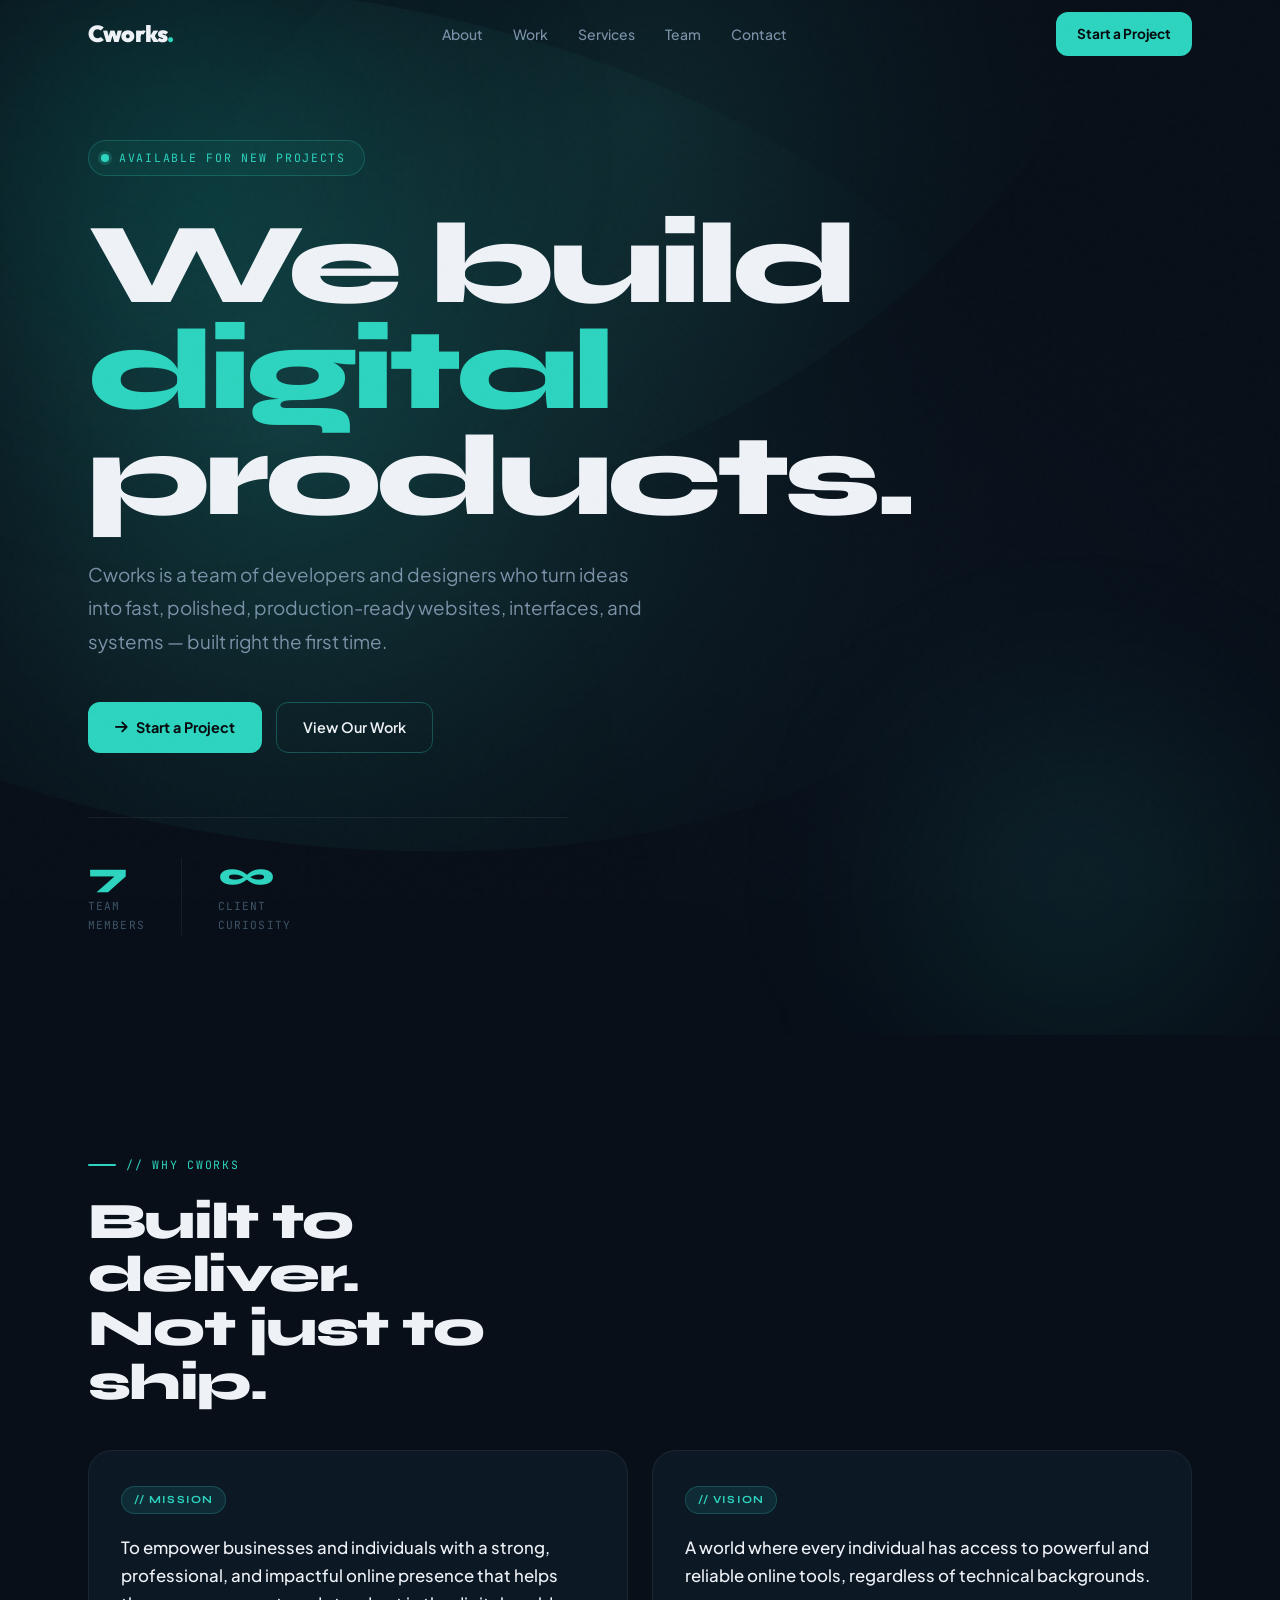
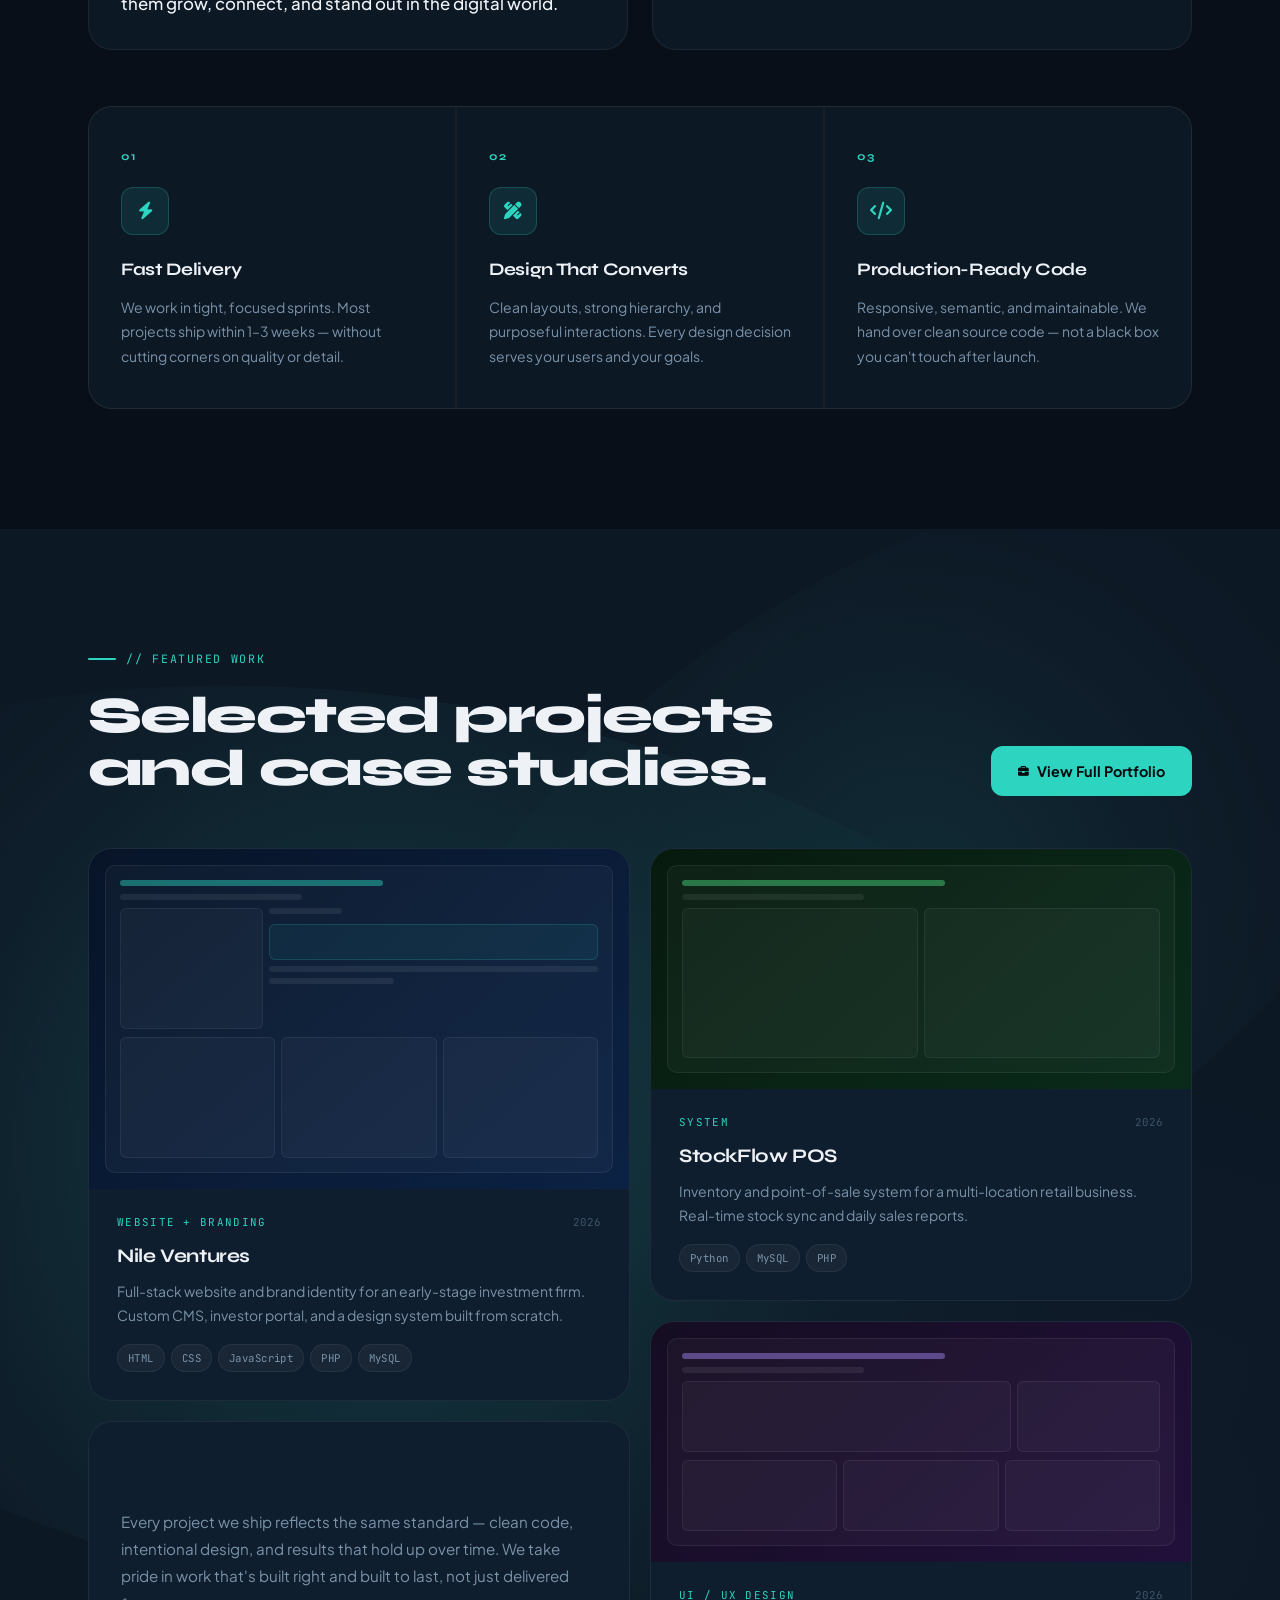
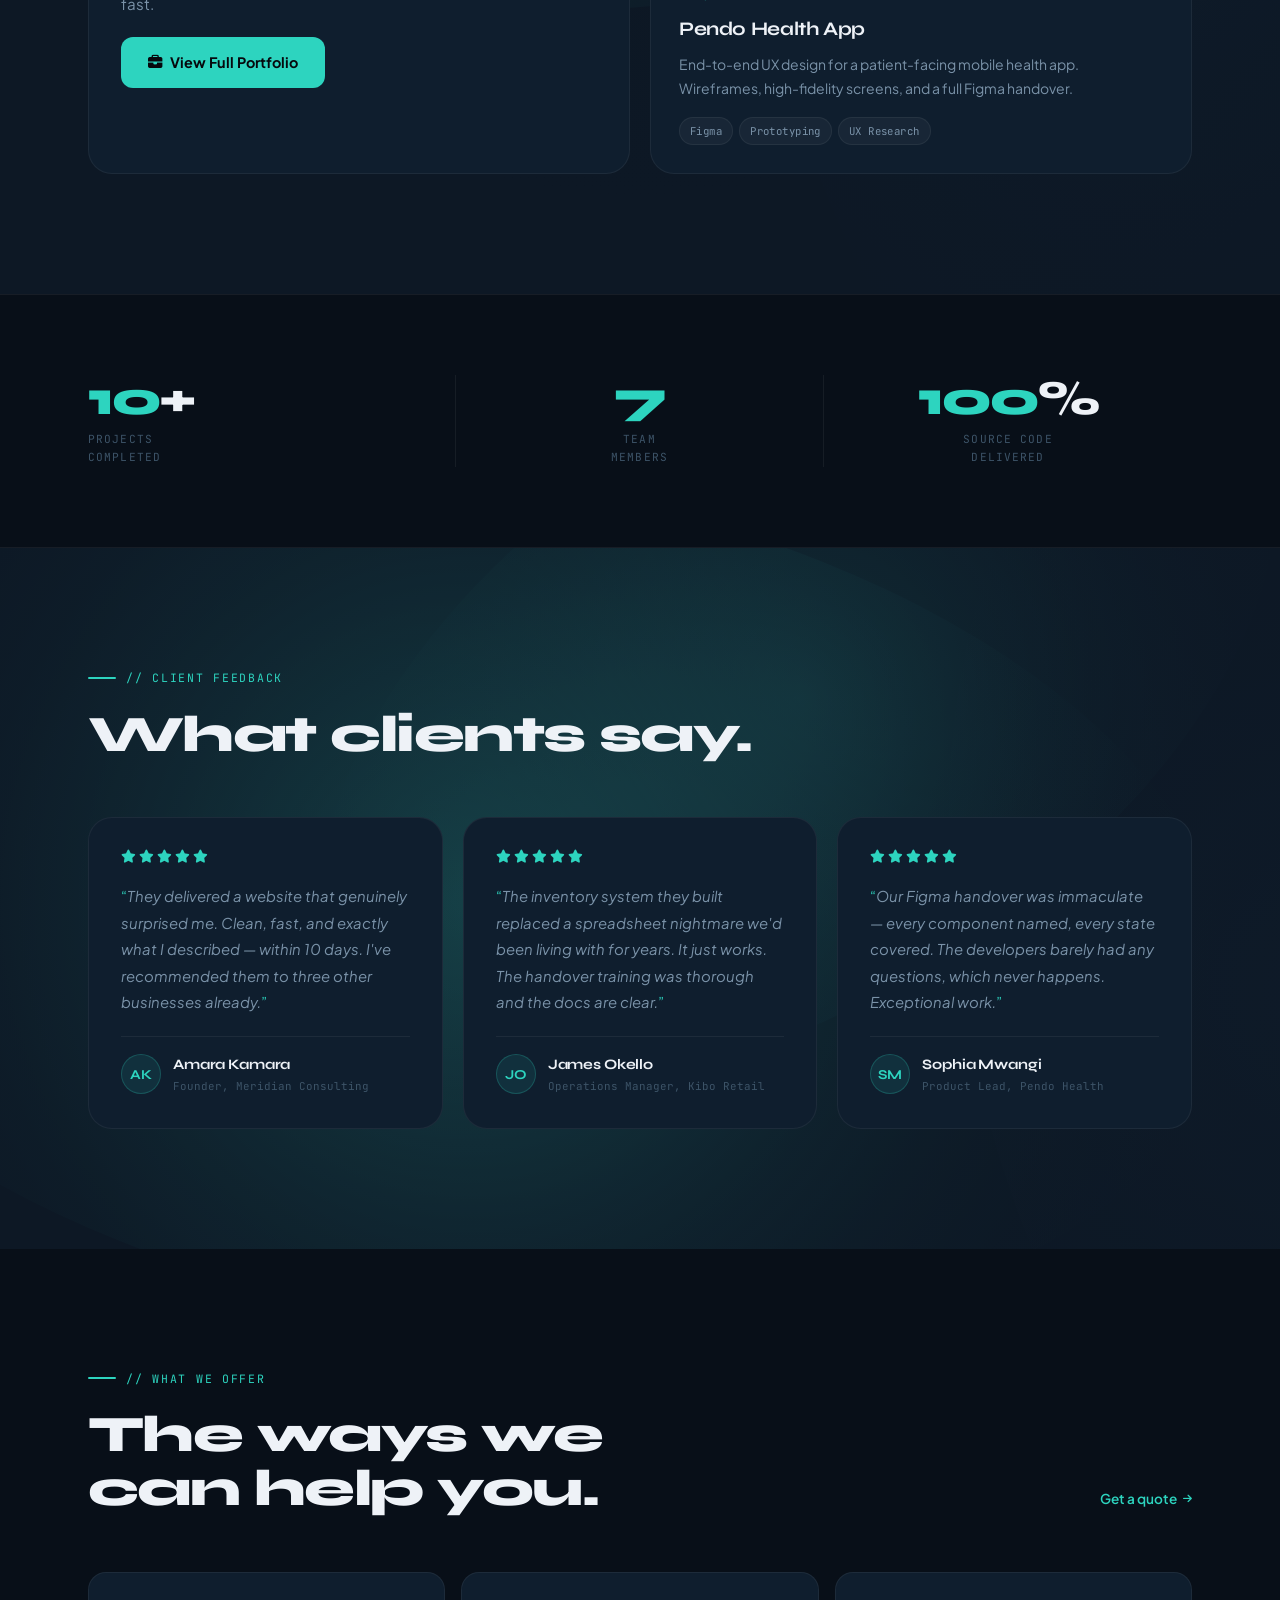
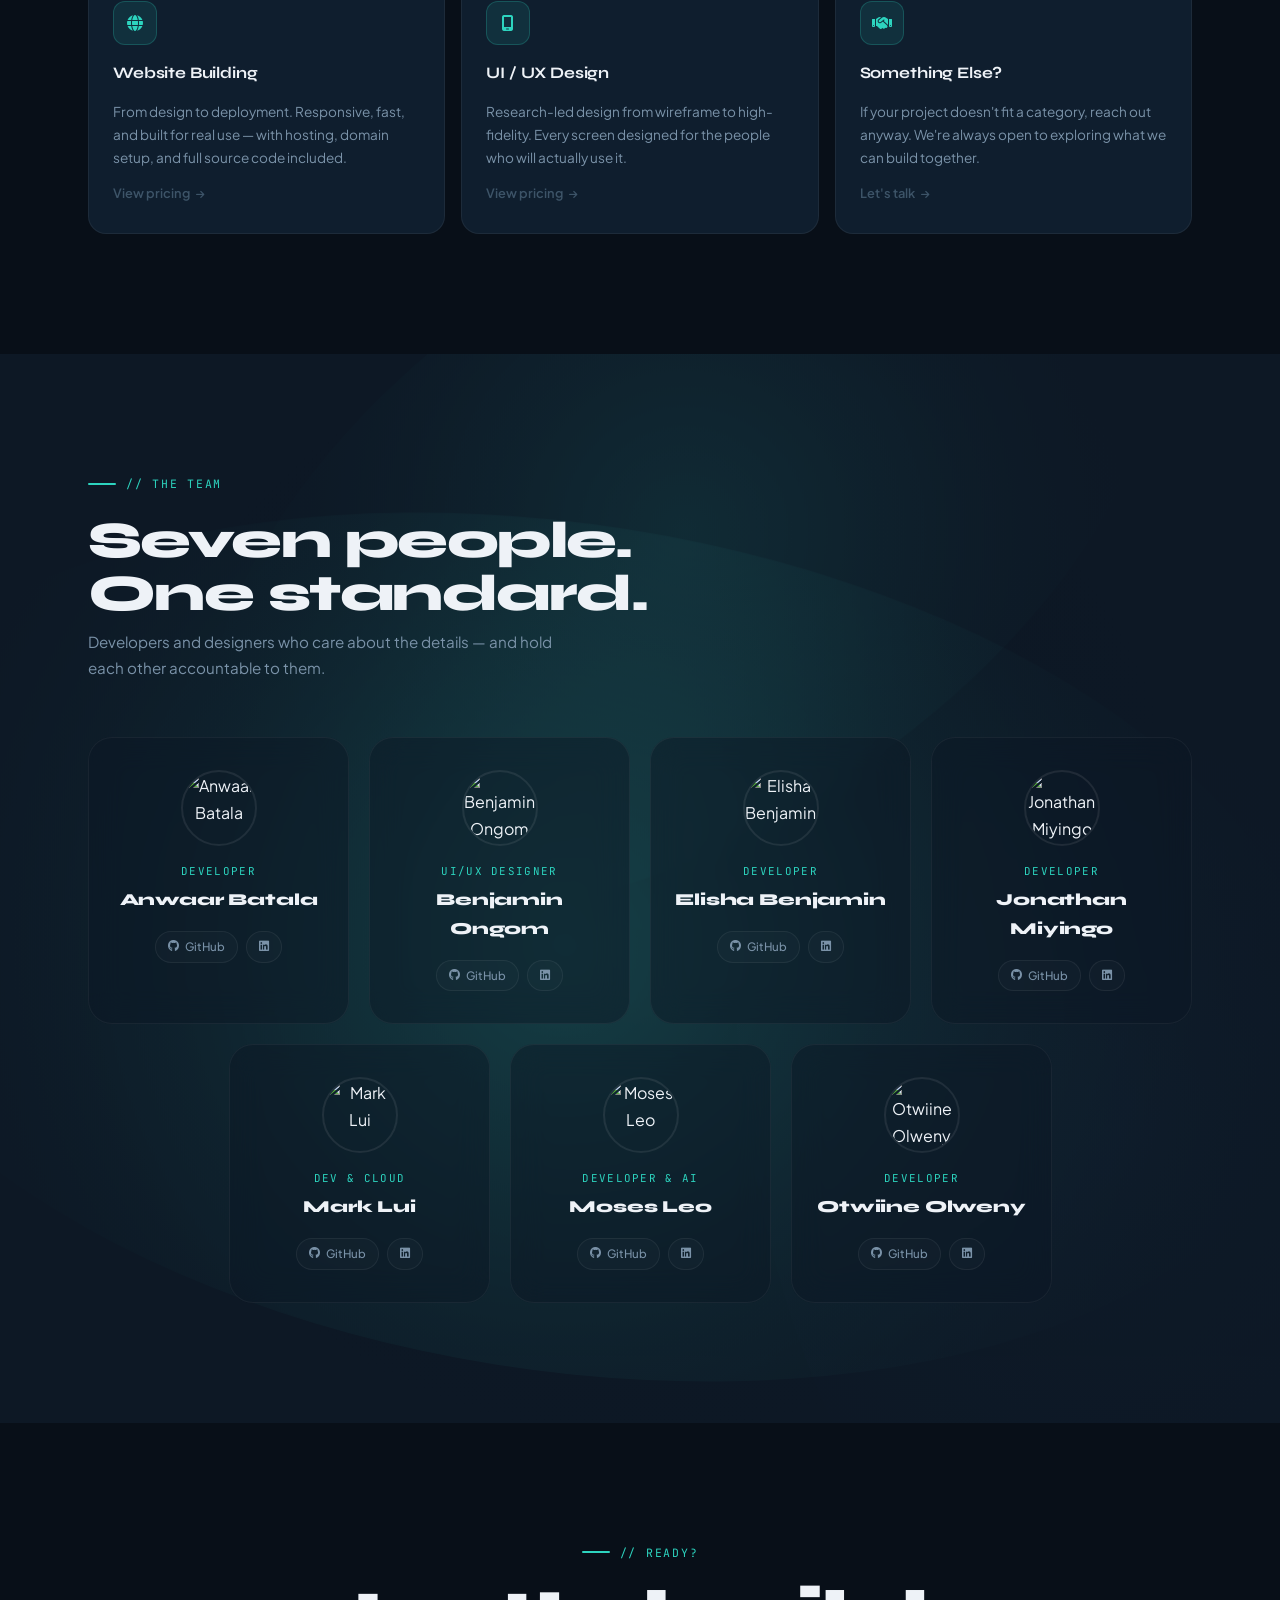
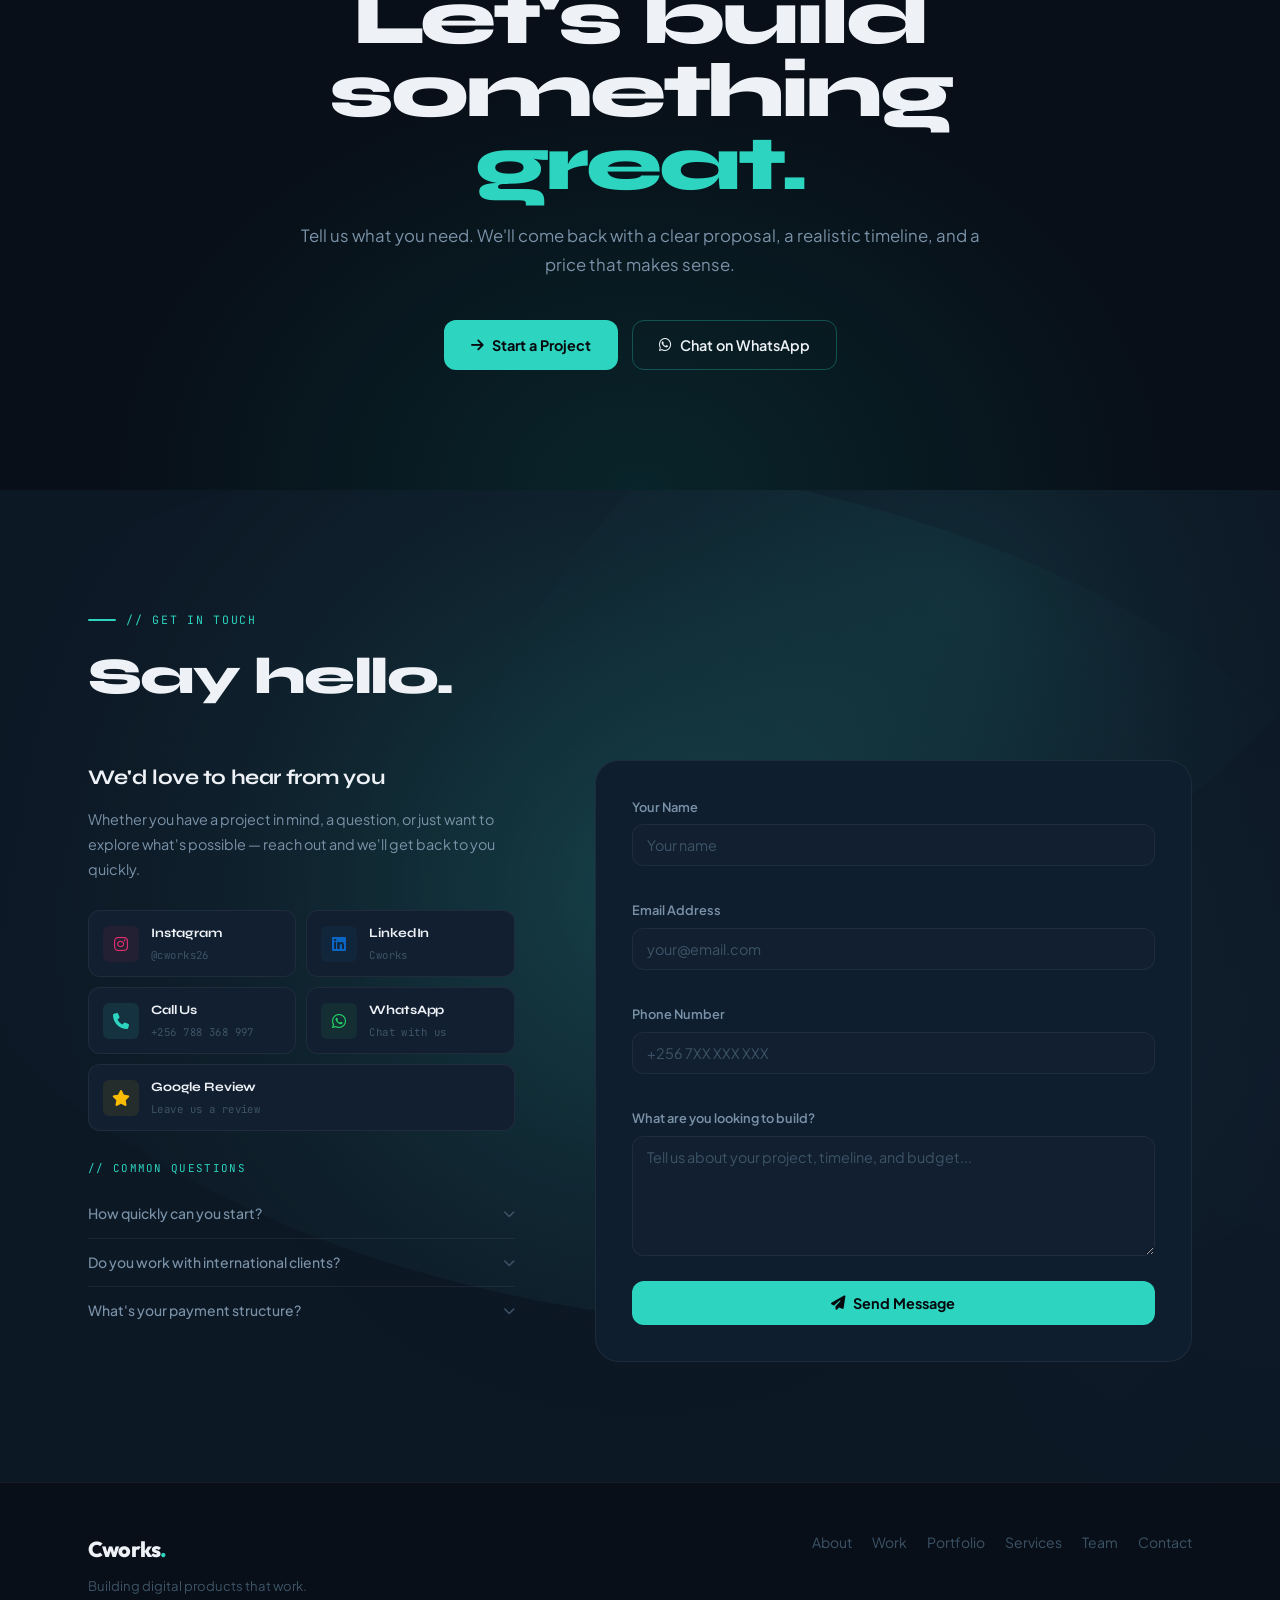
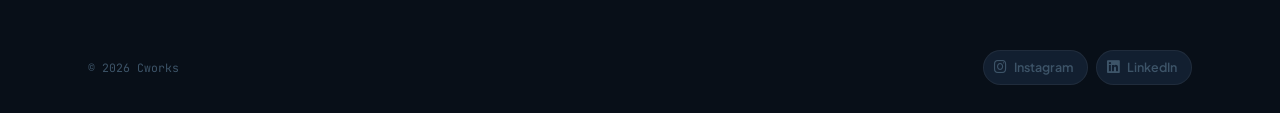
==== commit 8424a76f: "style: amplify team tiles with 3D tilt & spotlight; remove core services stats - Remove all counters" ====
--- a/index.html
+++ b/index.html
@@ -101,10 +101,6 @@
             <div class="hero-stat-label">Team<br />Members</div>
           </div>
           <div class="hero-stat">
-            <div class="hero-stat-value"><span class="teal">5</span></div>
-            <div class="hero-stat-label">Core<br />Services</div>
-          </div>
-          <div class="hero-stat">
             <div class="hero-stat-value"><span class="teal">∞</span></div>
             <div class="hero-stat-label">Client<br />Curiosity</div>
           </div>
@@ -318,10 +314,6 @@
           <div class="trust-label">Team<br />Members</div>
         </div>
         <div class="trust-stat reveal reveal-delay-2">
-          <div class="trust-num"><span class="teal">5</span></div>
-          <div class="trust-label">Core<br />Services</div>
-        </div>
-        <div class="trust-stat reveal reveal-delay-3">
           <div class="trust-num"><span class="teal">100</span>%</div>
           <div class="trust-label">Source Code<br />Delivered</div>
         </div>
--- a/css/styles.css
+++ b/css/styles.css
@@ -418,7 +418,7 @@
 
 /* ── TRUST STATS ────────────────────────────────────────── */
 .trust-section { padding:80px 0; background:var(--bg-0); border-top:1px solid var(--border); border-bottom:1px solid var(--border); }
-.trust-grid { display:grid; grid-template-columns:repeat(4,1fr); }
+.trust-grid { display:grid; grid-template-columns:repeat(3,1fr); }
 .trust-stat { padding:0 40px; border-right:1px solid var(--border); text-align:center; }
 .trust-stat:first-child { padding-left:0; text-align:left; }
 .trust-stat:last-child  { border-right:none; }
@@ -479,22 +479,148 @@
 
 /* ── TEAM ───────────────────────────────────────────────── */
 .team-section { background:var(--bg-1); position:relative; overflow:hidden; }
-.team-grid { display:grid; grid-template-columns:repeat(4,1fr); gap:16px; margin-top:56px; }
-.team-row-2 { display:flex; flex-wrap:wrap; justify-content:center; gap:16px; margin-top:16px; }
-.team-row-2 .team-card { flex:0 1 calc(25% - 12px); min-width:200px; }
+.team-grid { display:grid; grid-template-columns:repeat(4,1fr); gap:20px; margin-top:56px; }
+.team-row-2 { display:flex; flex-wrap:wrap; justify-content:center; gap:20px; margin-top:20px; }
+.team-row-2 .team-card { flex:0 1 calc(25% - 15px); min-width:220px; }
 .team-card {
-  background:var(--bg-card); border:1px solid var(--border);
-  border-radius:var(--radius-xl); padding:24px 20px; text-align:center;
-  transition:all var(--t) var(--ease);
-}
-.team-card:hover { border-color:var(--teal-border); transform:translateY(-3px); box-shadow:var(--shadow-card); }
-.team-avatar { width:68px; height:68px; border-radius:50%; border:2px solid var(--teal-border); margin:0 auto 12px; object-fit:cover; transition:border-color var(--t); }
-.team-card:hover .team-avatar { border-color:var(--teal); }
-.team-role { font-family:'JetBrains Mono',monospace; font-size:0.67rem; color:var(--teal); letter-spacing:0.08em; margin-bottom:4px; }
-.team-name { font-family:'Syne',sans-serif; font-size:0.95rem; font-weight:700; color:var(--text-1); letter-spacing:-0.01em; margin-bottom:12px; }
-.team-socials { display:flex; justify-content:center; gap:6px; }
-.team-social-link { display:inline-flex; align-items:center; gap:4px; padding:4px 10px; font-size:0.7rem; color:var(--text-3); border:1px solid var(--border); border-radius:100px; transition:all var(--t); }
-.team-social-link:hover { color:var(--text-1); border-color:var(--teal-border); background:var(--teal-dim); }
+  position: relative;
+  background: rgba(13, 24, 37, 0.45);
+  backdrop-filter: blur(16px);
+  -webkit-backdrop-filter: blur(16px);
+  border: 1px solid rgba(255, 255, 255, 0.05);
+  border-radius: var(--radius-xl);
+  padding: 32px 24px;
+  text-align: center;
+  overflow: hidden;
+  transition: border-color var(--t) var(--ease), background var(--t) var(--ease), box-shadow var(--t) var(--ease), transform 0.15s ease-out;
+  transform-style: preserve-3d;
+  will-change: transform;
+}
+
+/* Spotlight dynamic tracking glow */
+.team-card::before {
+  content: '';
+  position: absolute;
+  inset: 0;
+  background: radial-gradient(
+    250px circle at var(--mouse-x, 0px) var(--mouse-y, 0px),
+    rgba(45, 212, 191, 0.12),
+    transparent 50%
+  );
+  z-index: 1;
+  pointer-events: none;
+  opacity: 0;
+  transition: opacity 0.4s var(--ease);
+}
+.team-card:hover::before {
+  opacity: 1;
+}
+
+/* Subtle corner gradient outline on hover */
+.team-card::after {
+  content: '';
+  position: absolute;
+  inset: 0;
+  border-radius: var(--radius-xl);
+  padding: 1px;
+  background: linear-gradient(135deg, rgba(45, 212, 191, 0.3), transparent 60%, rgba(45, 212, 191, 0.05));
+  -webkit-mask: linear-gradient(#fff 0 0) content-box, linear-gradient(#fff 0 0);
+  -webkit-mask-composite: xor;
+  mask-composite: exclude;
+  pointer-events: none;
+  opacity: 0;
+  transition: opacity var(--t) var(--ease);
+  z-index: 3;
+}
+.team-card:hover::after {
+  opacity: 1;
+}
+
+.team-card:hover {
+  border-color: rgba(45, 212, 191, 0.25);
+  background: rgba(21, 37, 54, 0.6);
+  box-shadow: 0 24px 48px rgba(0, 0, 0, 0.5), 0 0 32px rgba(45, 212, 191, 0.12);
+}
+
+.team-avatar {
+  width: 76px;
+  height: 76px;
+  border-radius: 50%;
+  border: 2px solid rgba(255, 255, 255, 0.08);
+  margin: 0 auto 16px;
+  object-fit: cover;
+  transition: border-color var(--t) var(--ease), transform 0.4s var(--ease), box-shadow var(--t) var(--ease);
+  z-index: 2;
+  position: relative;
+}
+.team-card:hover .team-avatar {
+  border-color: var(--teal);
+  transform: scale(1.08) translateZ(25px);
+  box-shadow: 0 0 24px rgba(45, 212, 191, 0.4);
+}
+
+.team-role {
+  font-family: 'JetBrains Mono', monospace;
+  font-size: 0.68rem;
+  color: var(--teal);
+  letter-spacing: 0.12em;
+  margin-bottom: 6px;
+  text-transform: uppercase;
+  transition: transform 0.4s var(--ease);
+  z-index: 2;
+  position: relative;
+}
+.team-card:hover .team-role {
+  transform: translateZ(12px);
+}
+
+.team-name {
+  font-family: 'Syne', sans-serif;
+  font-size: 1.05rem;
+  font-weight: 800;
+  color: var(--text-1);
+  letter-spacing: -0.01em;
+  margin-bottom: 16px;
+  transition: color var(--t), transform 0.4s var(--ease);
+  z-index: 2;
+  position: relative;
+}
+.team-card:hover .team-name {
+  color: #fff;
+  transform: translateZ(18px);
+}
+
+.team-socials {
+  display: flex;
+  justify-content: center;
+  gap: 8px;
+  z-index: 2;
+  position: relative;
+  transition: transform 0.4s var(--ease);
+}
+.team-card:hover .team-socials {
+  transform: translateZ(15px);
+}
+
+.team-social-link {
+  display: inline-flex;
+  align-items: center;
+  gap: 6px;
+  padding: 5px 12px;
+  font-size: 0.72rem;
+  font-weight: 500;
+  color: var(--text-2);
+  border: 1px solid var(--border);
+  border-radius: 100px;
+  background: rgba(255, 255, 255, 0.02);
+  transition: all var(--t) var(--ease);
+}
+.team-social-link:hover {
+  color: var(--text-1);
+  border-color: var(--teal);
+  background: var(--teal-dim);
+  box-shadow: 0 0 12px rgba(45, 212, 191, 0.2);
+}
 
 /* ── CTA ────────────────────────────────────────────────── */
 .cta-section { background:var(--bg-0); position:relative; overflow:hidden; }
@@ -735,8 +861,7 @@
   .trust-stat { padding:0 32px; text-align:center; }
   .trust-stat:first-child { text-align:center; padding-left:32px; }
   .trust-stat:nth-child(2) { border-right:none; }
-  .trust-stat:nth-child(3) { border-right:1px solid var(--border); }
-  .trust-stat:nth-child(4) { border-right:none; }
+  .trust-stat:nth-child(3) { border-right:none; grid-column:span 2; }
   .testimonials-grid { grid-template-columns:1fr 1fr; }
   .testimonials-grid .testimonial-card:last-child { display:none; }
   .value-grid { grid-template-columns:1fr; }
@@ -775,9 +900,9 @@
   .team-row-2 .team-card { flex:0 1 100%; }
   .testimonials-grid { grid-template-columns:1fr; }
   .testimonials-grid .testimonial-card:last-child { display:flex; }
-  .trust-grid { grid-template-columns:1fr 1fr; }
-  .trust-stat { padding:12px 16px; text-align:left; }
-  .trust-stat:first-child { padding-left:16px; text-align:left; }
+  .trust-grid { grid-template-columns:1fr; gap:28px 0; }
+  .trust-stat { padding:12px 16px; text-align:center; border-right:none; }
+  .trust-stat:first-child { padding-left:16px; text-align:center; }
   .cta-buttons { flex-direction:column; width:100%; }
   .cta-buttons .btn-primary, .cta-buttons .btn-outline { width:100%; justify-content:center; }
   .process-compact { grid-template-columns:1fr; }
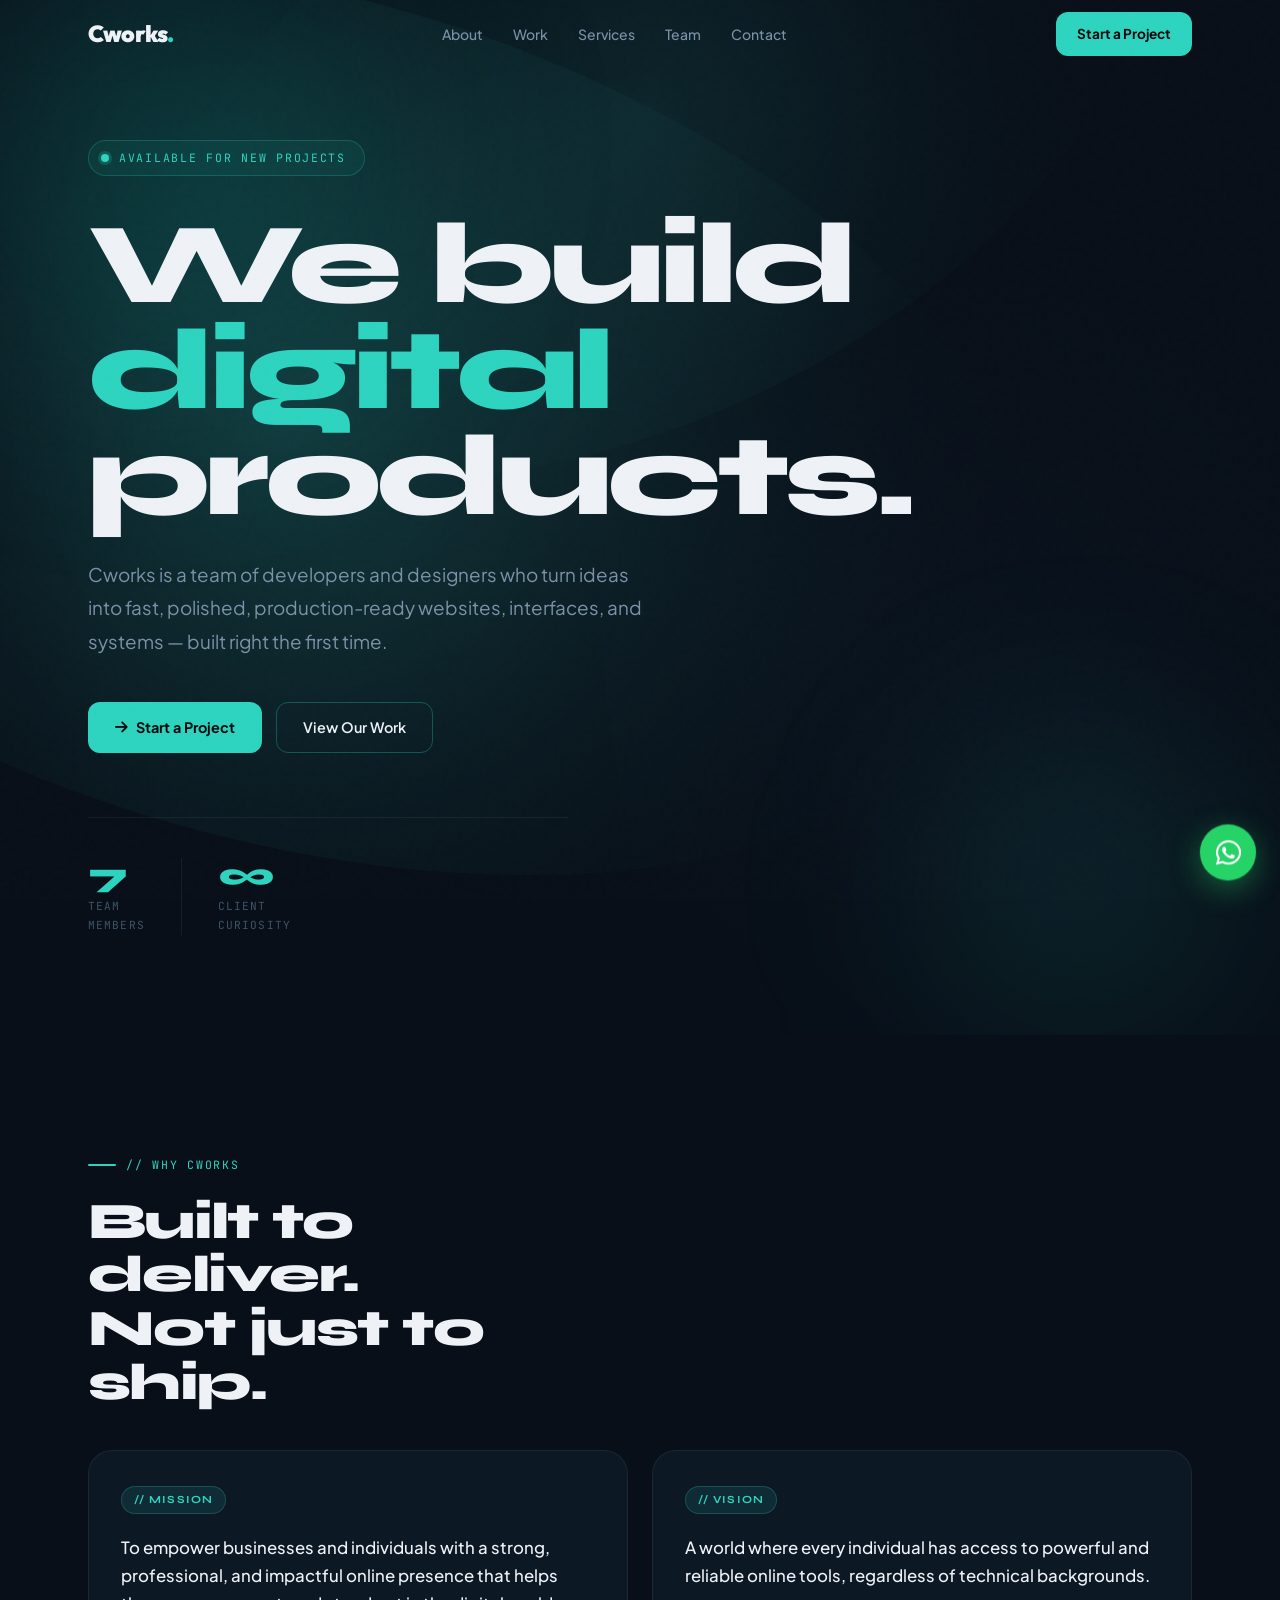
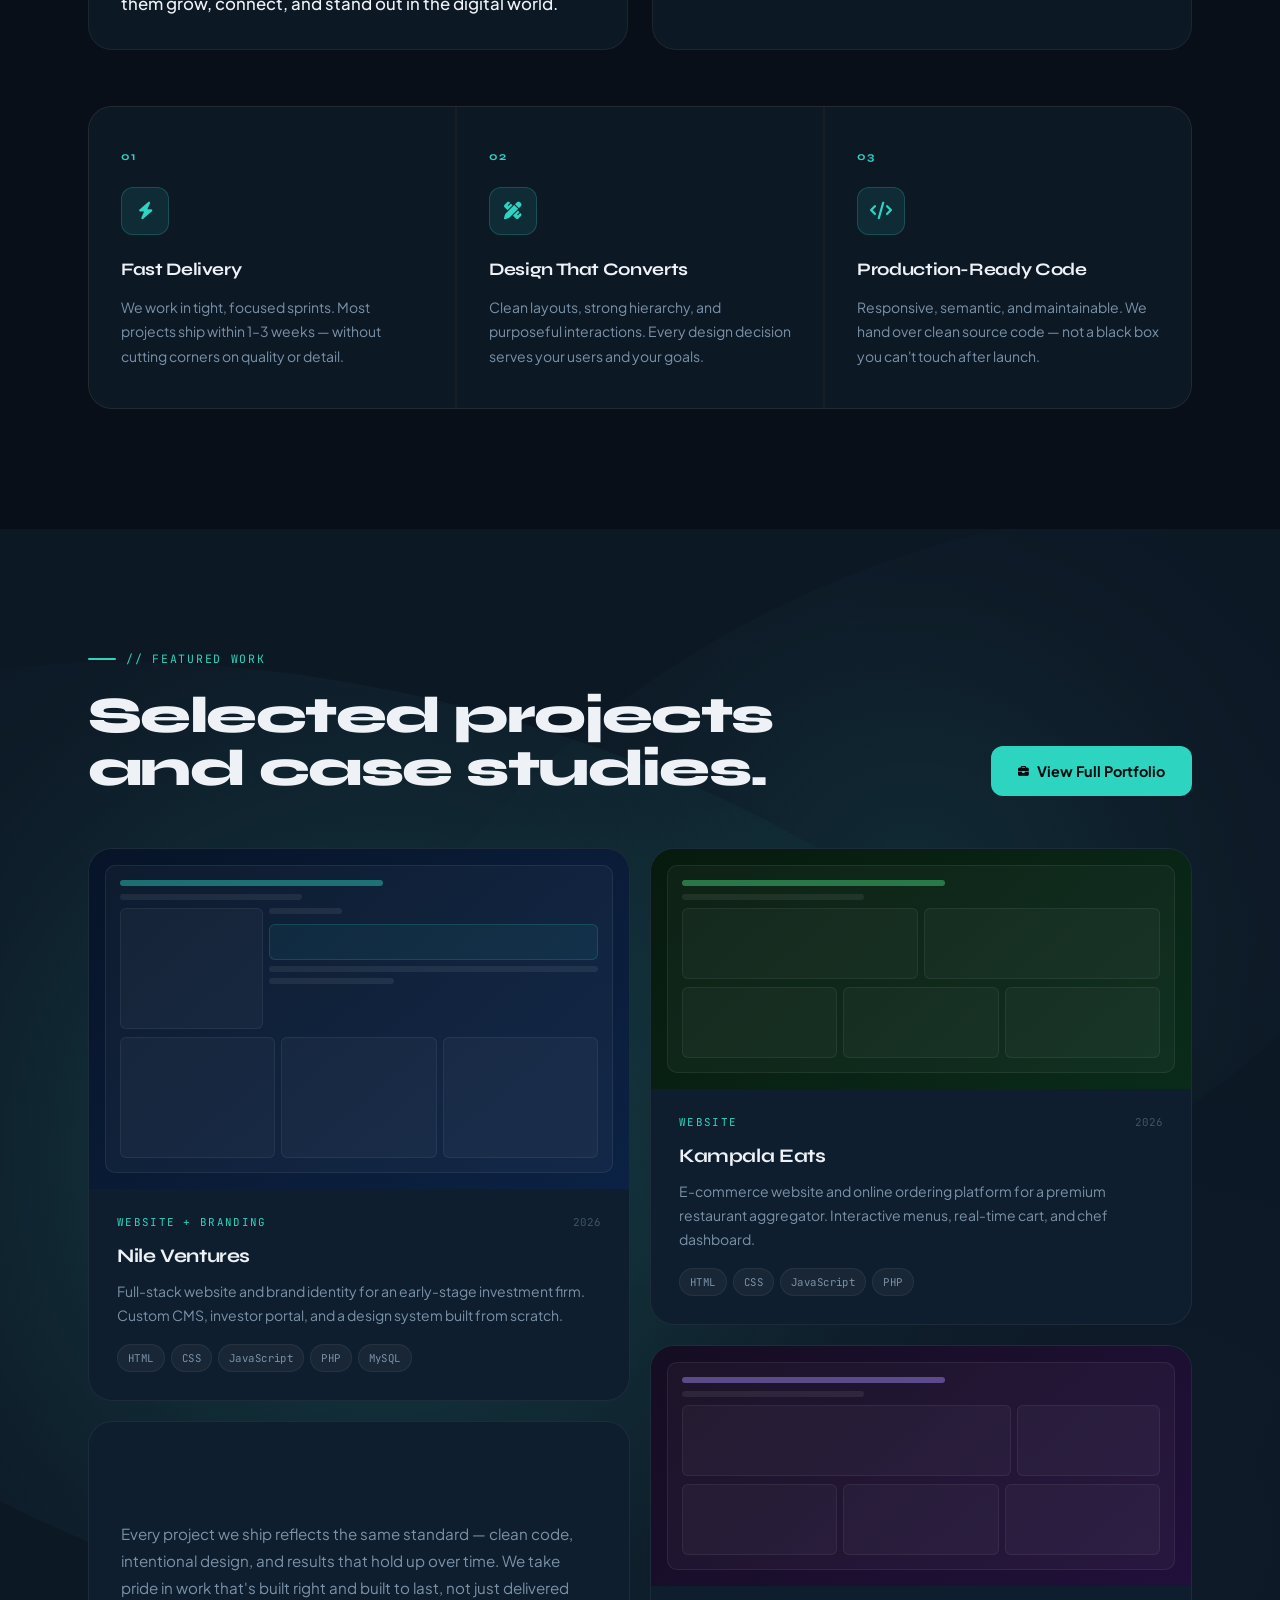
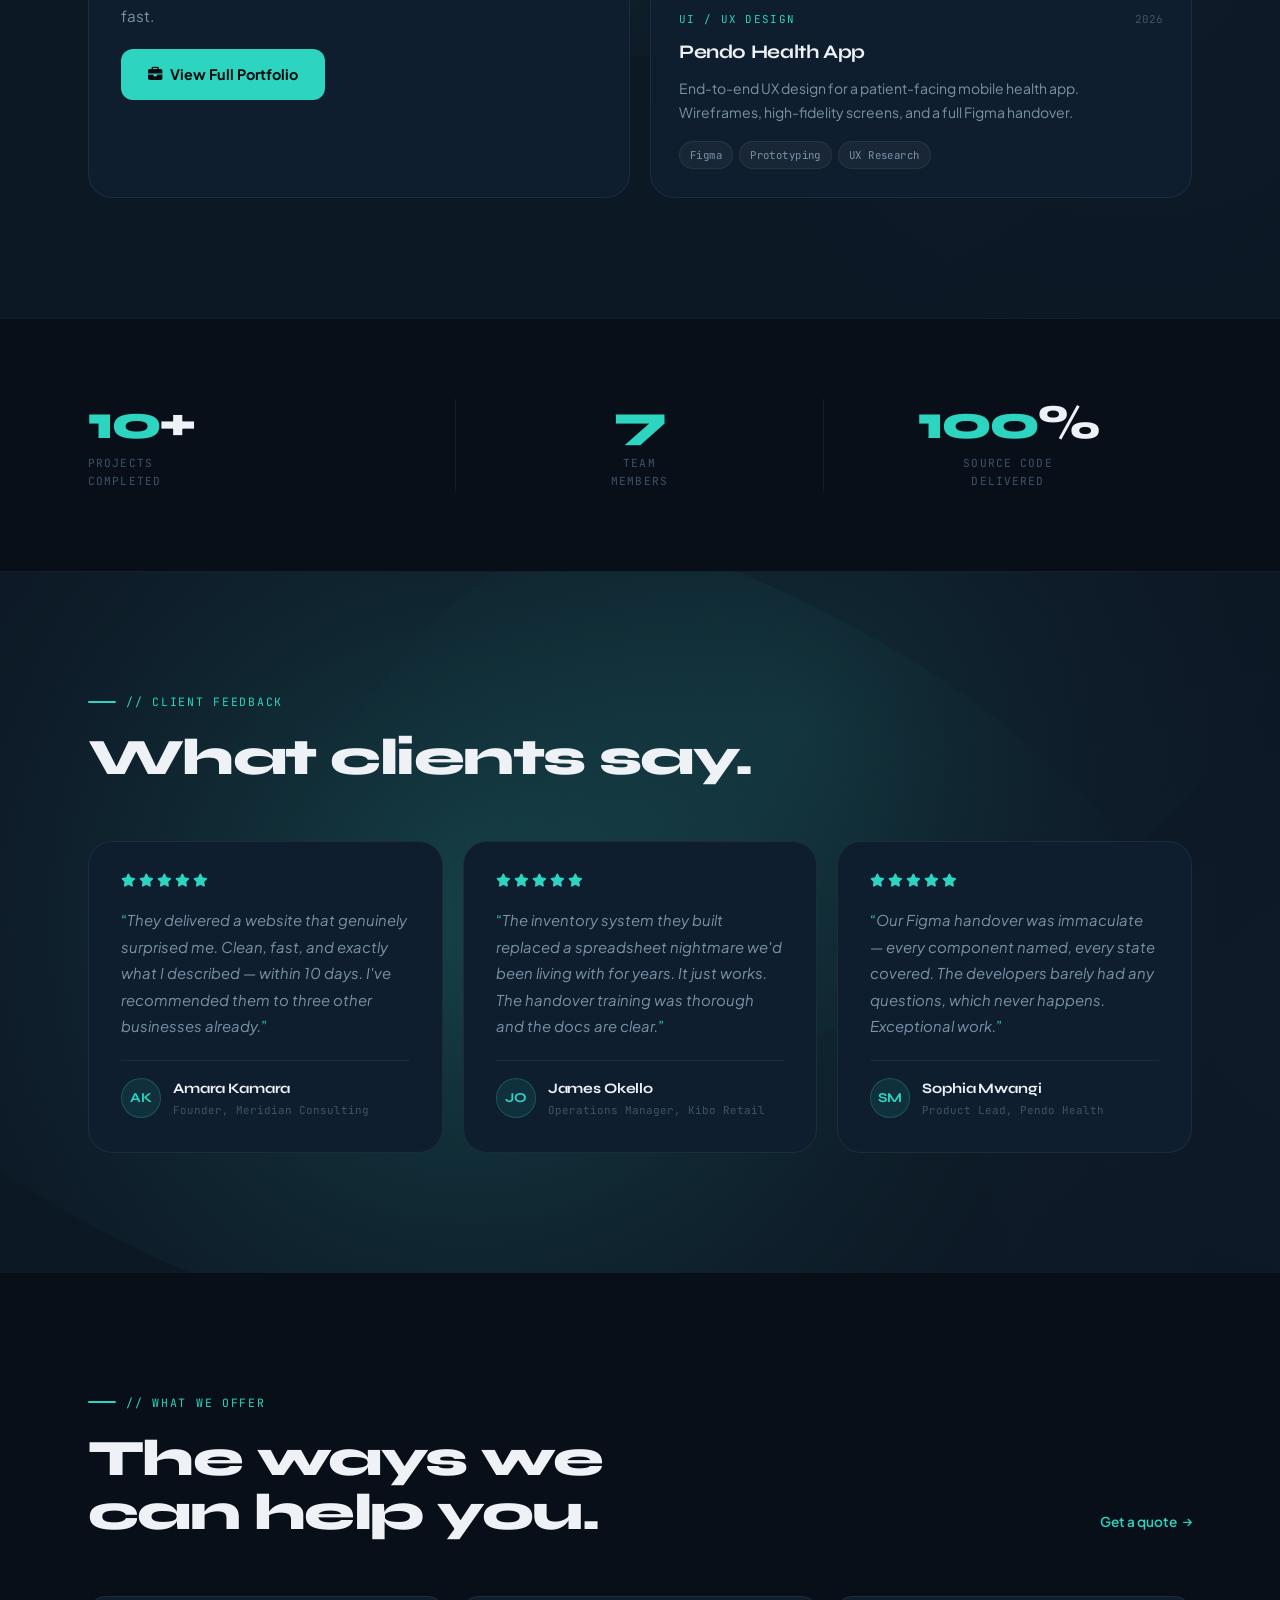
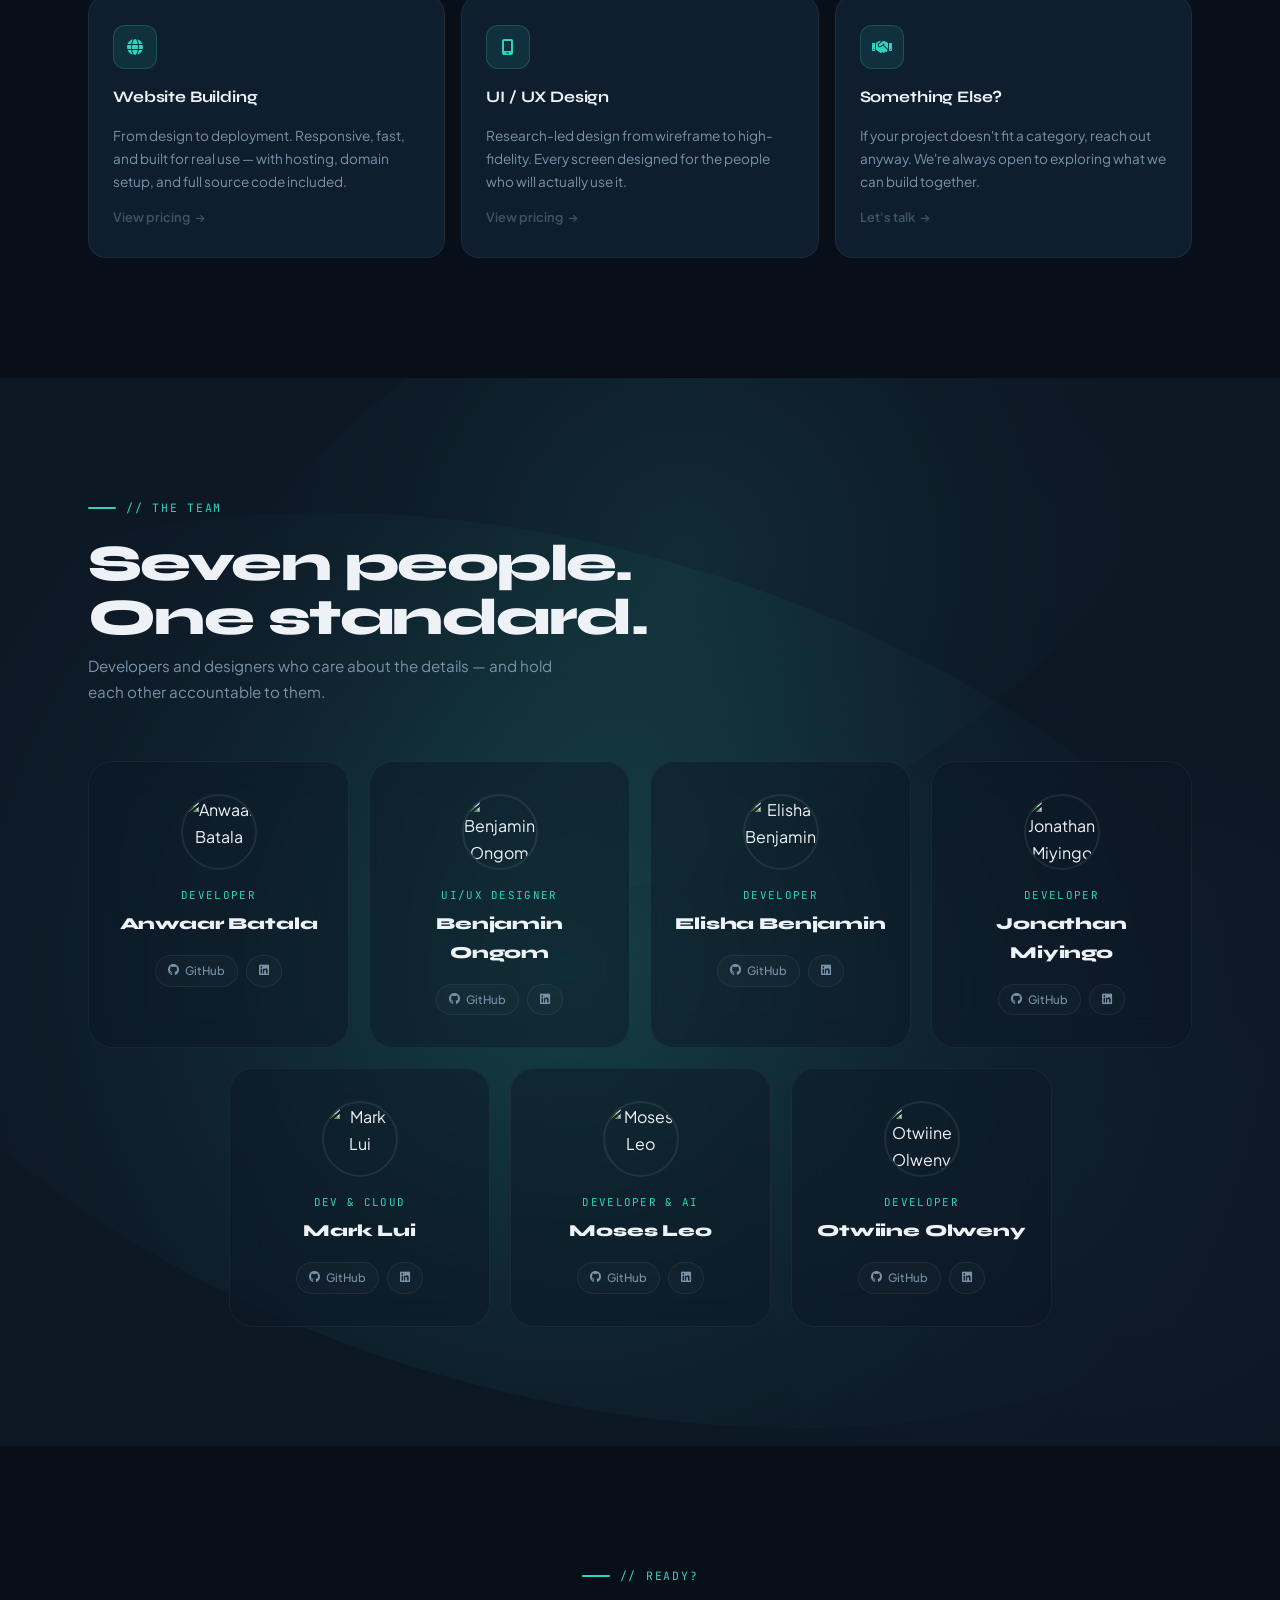
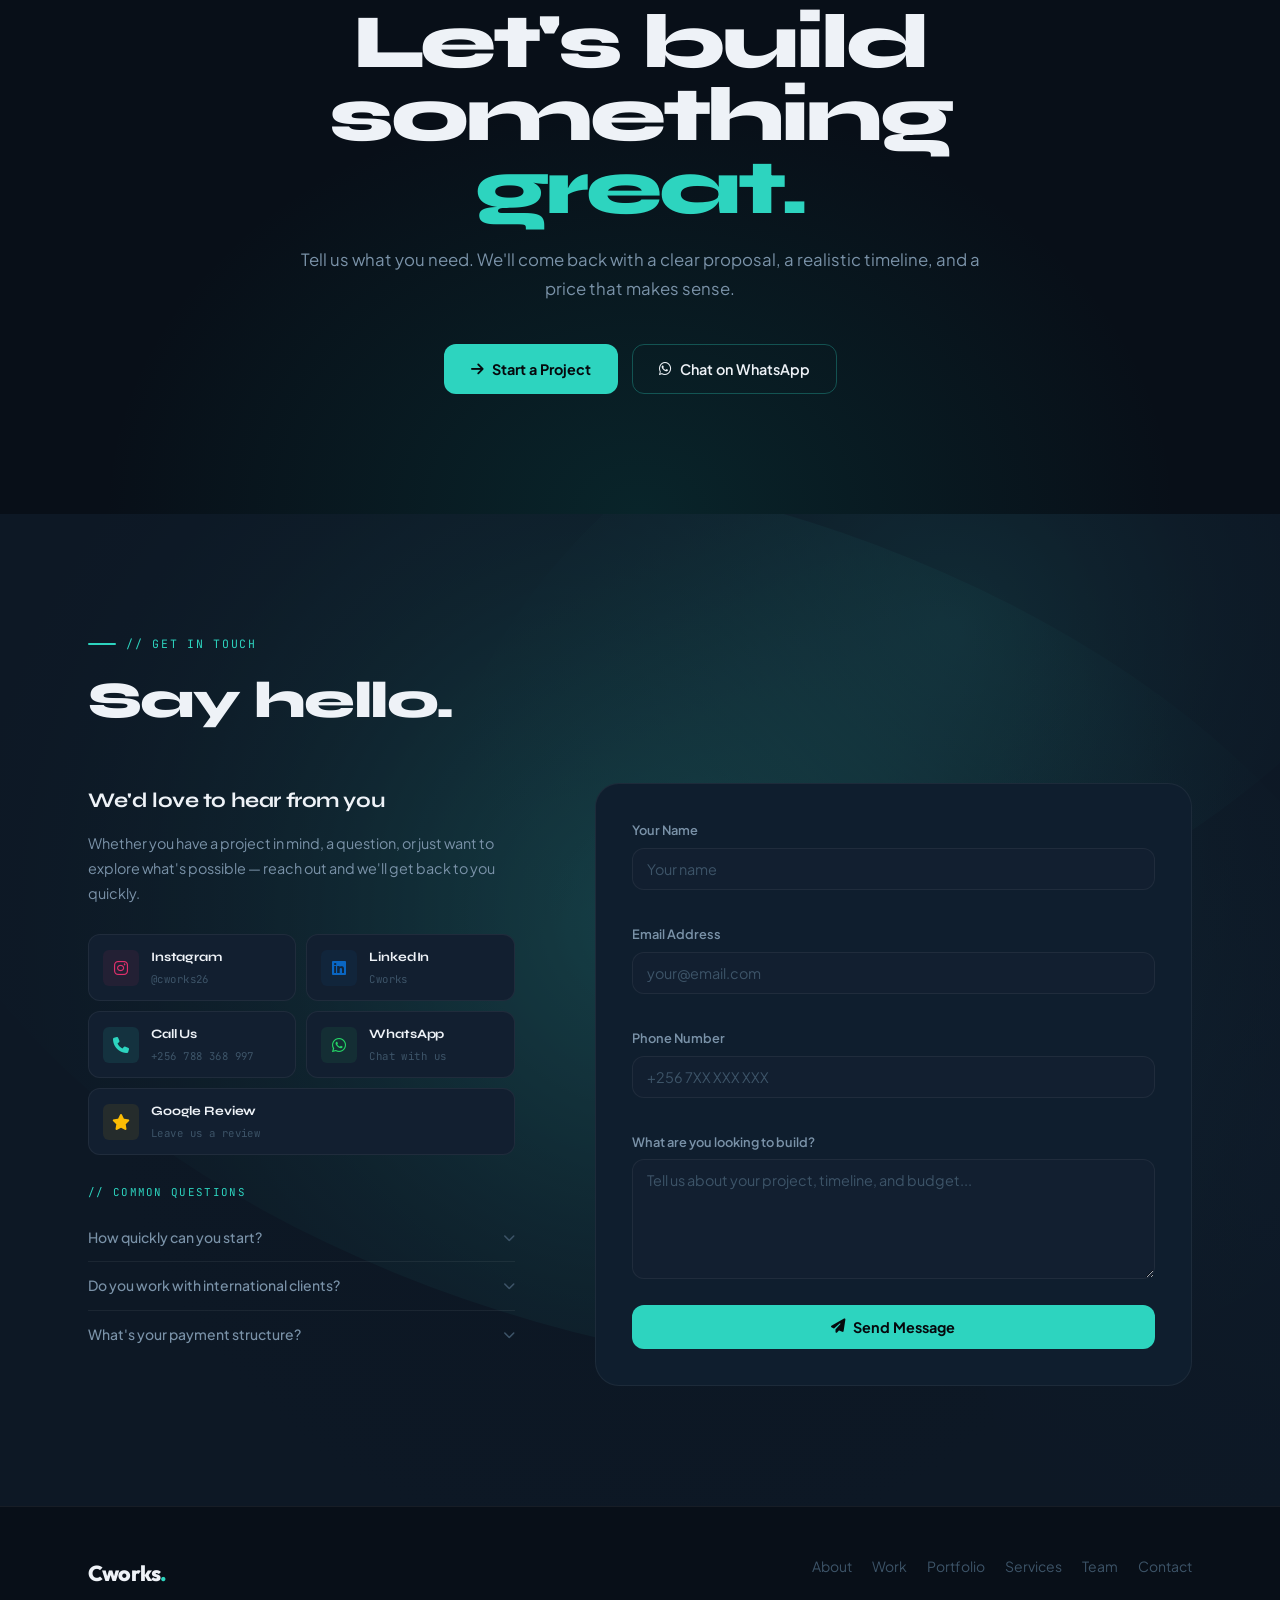
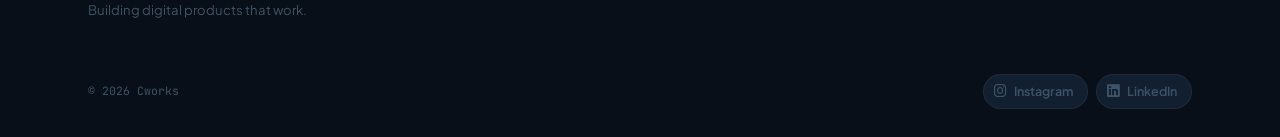
==== commit 13a8fe77: "feat: rebrand services portfolio, align headers, add scroll-reactive WhatsApp float & fix mobile foo" ====
--- a/index.html
+++ b/index.html
@@ -246,19 +246,24 @@
                   <div class="m-col"></div>
                   <div class="m-col"></div>
                 </div>
+                <div class="m-row">
+                  <div class="m-col"></div>
+                  <div class="m-col"></div>
+                  <div class="m-col"></div>
+                </div>
               </div>
             </div>
             <div class="project-body">
               <div class="project-meta">
-                <span class="project-type">System</span>
+                <span class="project-type">Website</span>
                 <span class="project-year">2026</span>
               </div>
-              <h3 class="project-name">StockFlow POS</h3>
-              <p class="project-desc">Inventory and point-of-sale system for a multi-location retail business. Real-time
-                stock sync and daily sales reports.</p>
+              <h3 class="project-name">Kampala Eats</h3>
+              <p class="project-desc">E-commerce website and online ordering platform for a premium restaurant aggregator. Interactive menus, real-time cart, and chef dashboard.</p>
               <div class="project-tags">
-                <span class="tag">Python</span>
-                <span class="tag">MySQL</span>
+                <span class="tag">HTML</span>
+                <span class="tag">CSS</span>
+                <span class="tag">JavaScript</span>
                 <span class="tag">PHP</span>
               </div>
             </div>
--- a/css/styles.css
+++ b/css/styles.css
@@ -882,6 +882,8 @@
   .services-grid { grid-template-columns:1fr 1fr; }
   .contact-wrapper, .contact-wrapper--wide { grid-template-columns:1fr; gap:40px; }
   .footer-inner { flex-direction:column; gap:24px; }
+  .footer-nav { gap: 12px 20px; }
+  .footer-bottom { flex-direction: column; align-items: flex-start; gap: 16px; }
   .projects-header { flex-direction:column; align-items:flex-start; }
   .about-grid { grid-template-columns:1fr; gap:40px; }
   .features-grid { grid-template-columns:1fr; }
@@ -909,3 +911,80 @@
   .social-grid { grid-template-columns:1fr; }
   .portfolio-grid { grid-template-columns:1fr; }
 }
+
+/* ── FLOATING WHATSAPP BUTTON ───────────────────────────────── */
+.whatsapp-float {
+  position: fixed;
+  bottom: 24px;
+  right: 24px;
+  width: 56px;
+  height: 56px;
+  background: #25D366;
+  color: #fff;
+  border-radius: 50%;
+  display: flex;
+  align-items: center;
+  justify-content: center;
+  font-size: 1.8rem;
+  box-shadow: 0 8px 30px rgba(37, 211, 102, 0.4), 0 0 0 1px rgba(255,255,255,0.08);
+  z-index: 9999;
+  text-decoration: none;
+  transition: background var(--t), box-shadow var(--t), transform 0.15s ease-out;
+  cursor: pointer;
+  will-change: transform;
+}
+
+.whatsapp-float:hover {
+  background: #22c35e;
+  box-shadow: 0 12px 36px rgba(37, 211, 102, 0.55), 0 0 0 2px rgba(255,255,255,0.15);
+  transform: scale(1.08) translateY(-2px);
+}
+
+.whatsapp-float i {
+  transition: transform 0.3s;
+}
+
+.whatsapp-float:hover i {
+  transform: scale(1.1) rotate(5deg);
+}
+
+/* Pulsing outline backdrop */
+.whatsapp-float::before {
+  content: '';
+  position: absolute;
+  inset: -4px;
+  border-radius: 50%;
+  background: rgba(37, 211, 102, 0.25);
+  z-index: -1;
+  opacity: 0;
+  transform: scale(0.9);
+  transition: all 0.5s;
+  animation: whatsapp-pulse 2.2s infinite;
+  pointer-events: none;
+}
+
+@keyframes whatsapp-pulse {
+  0% {
+    transform: scale(0.9);
+    opacity: 0.8;
+  }
+  50% {
+    transform: scale(1.18);
+    opacity: 0;
+  }
+  100% {
+    transform: scale(0.9);
+    opacity: 0;
+  }
+}
+
+@media (max-width: 768px) {
+  .whatsapp-float {
+    bottom: 20px;
+    right: 20px;
+    width: 50px;
+    height: 50px;
+    font-size: 1.6rem;
+  }
+}
+
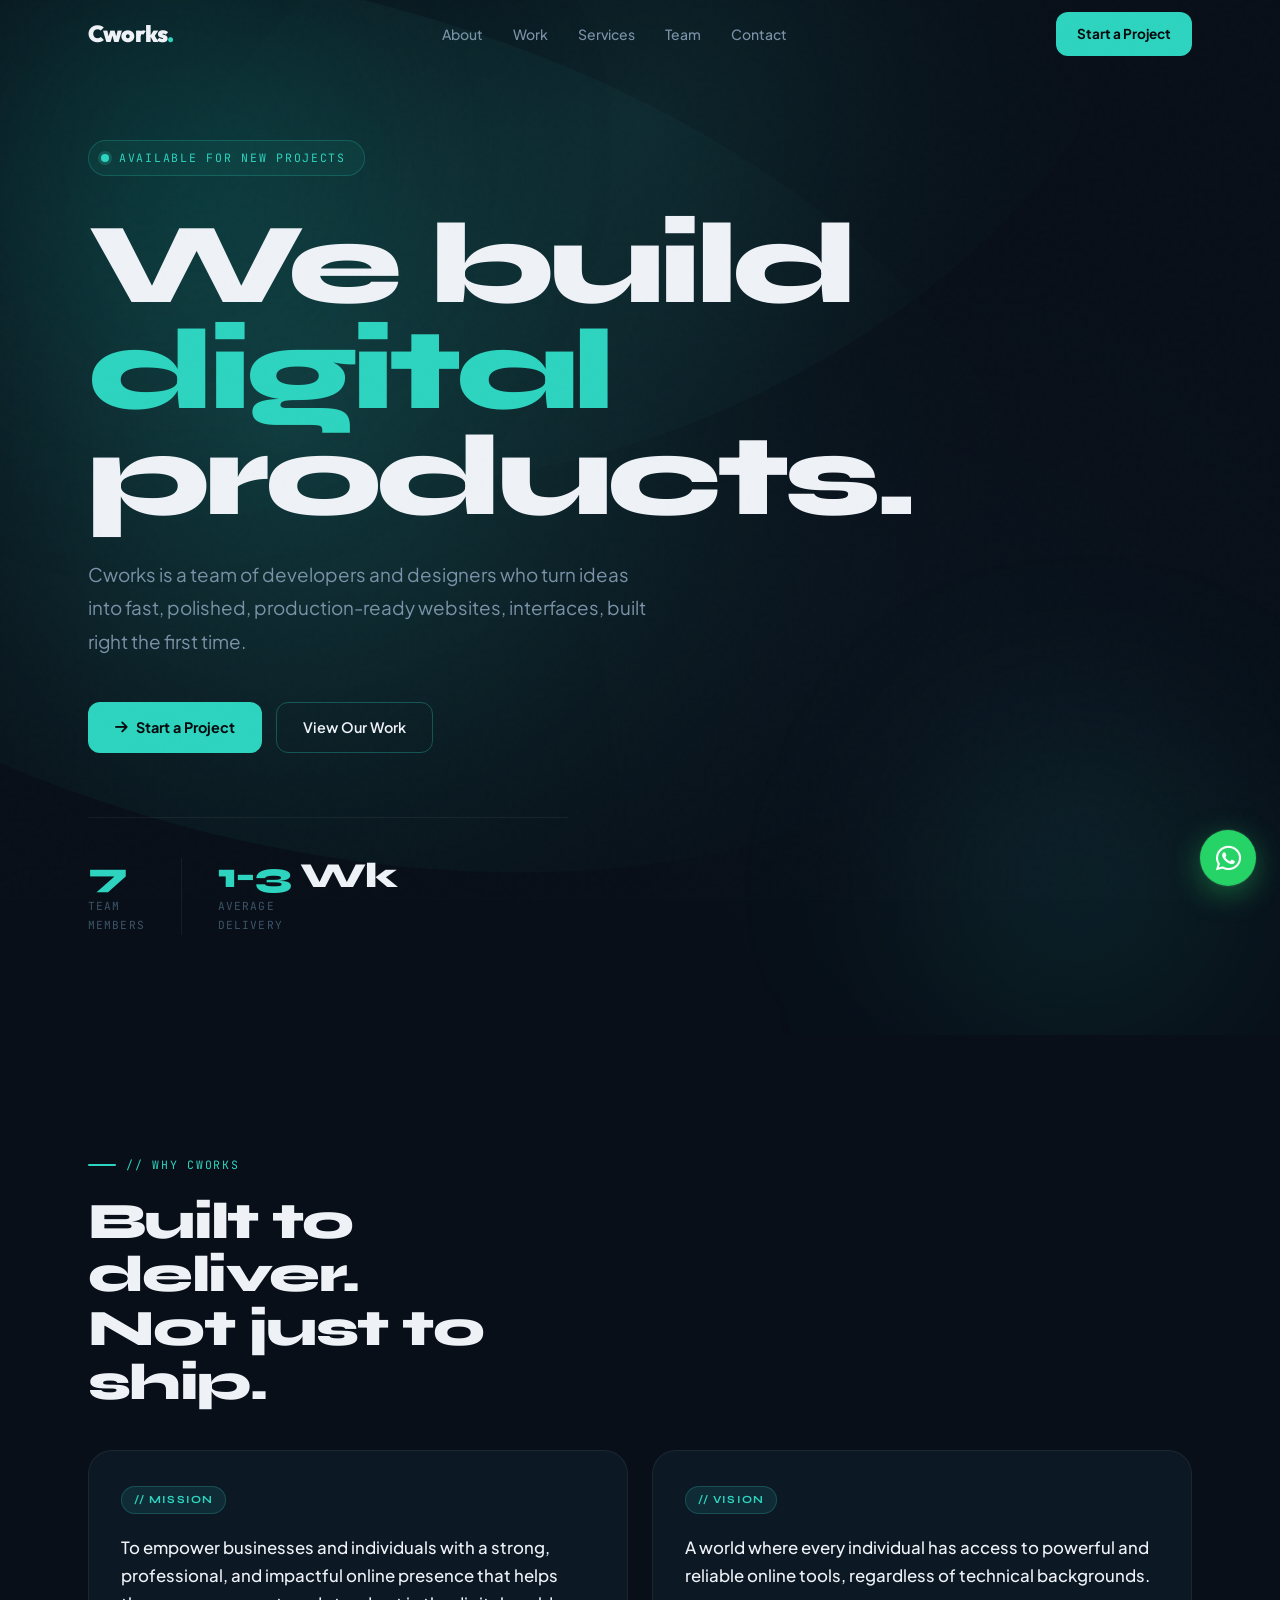
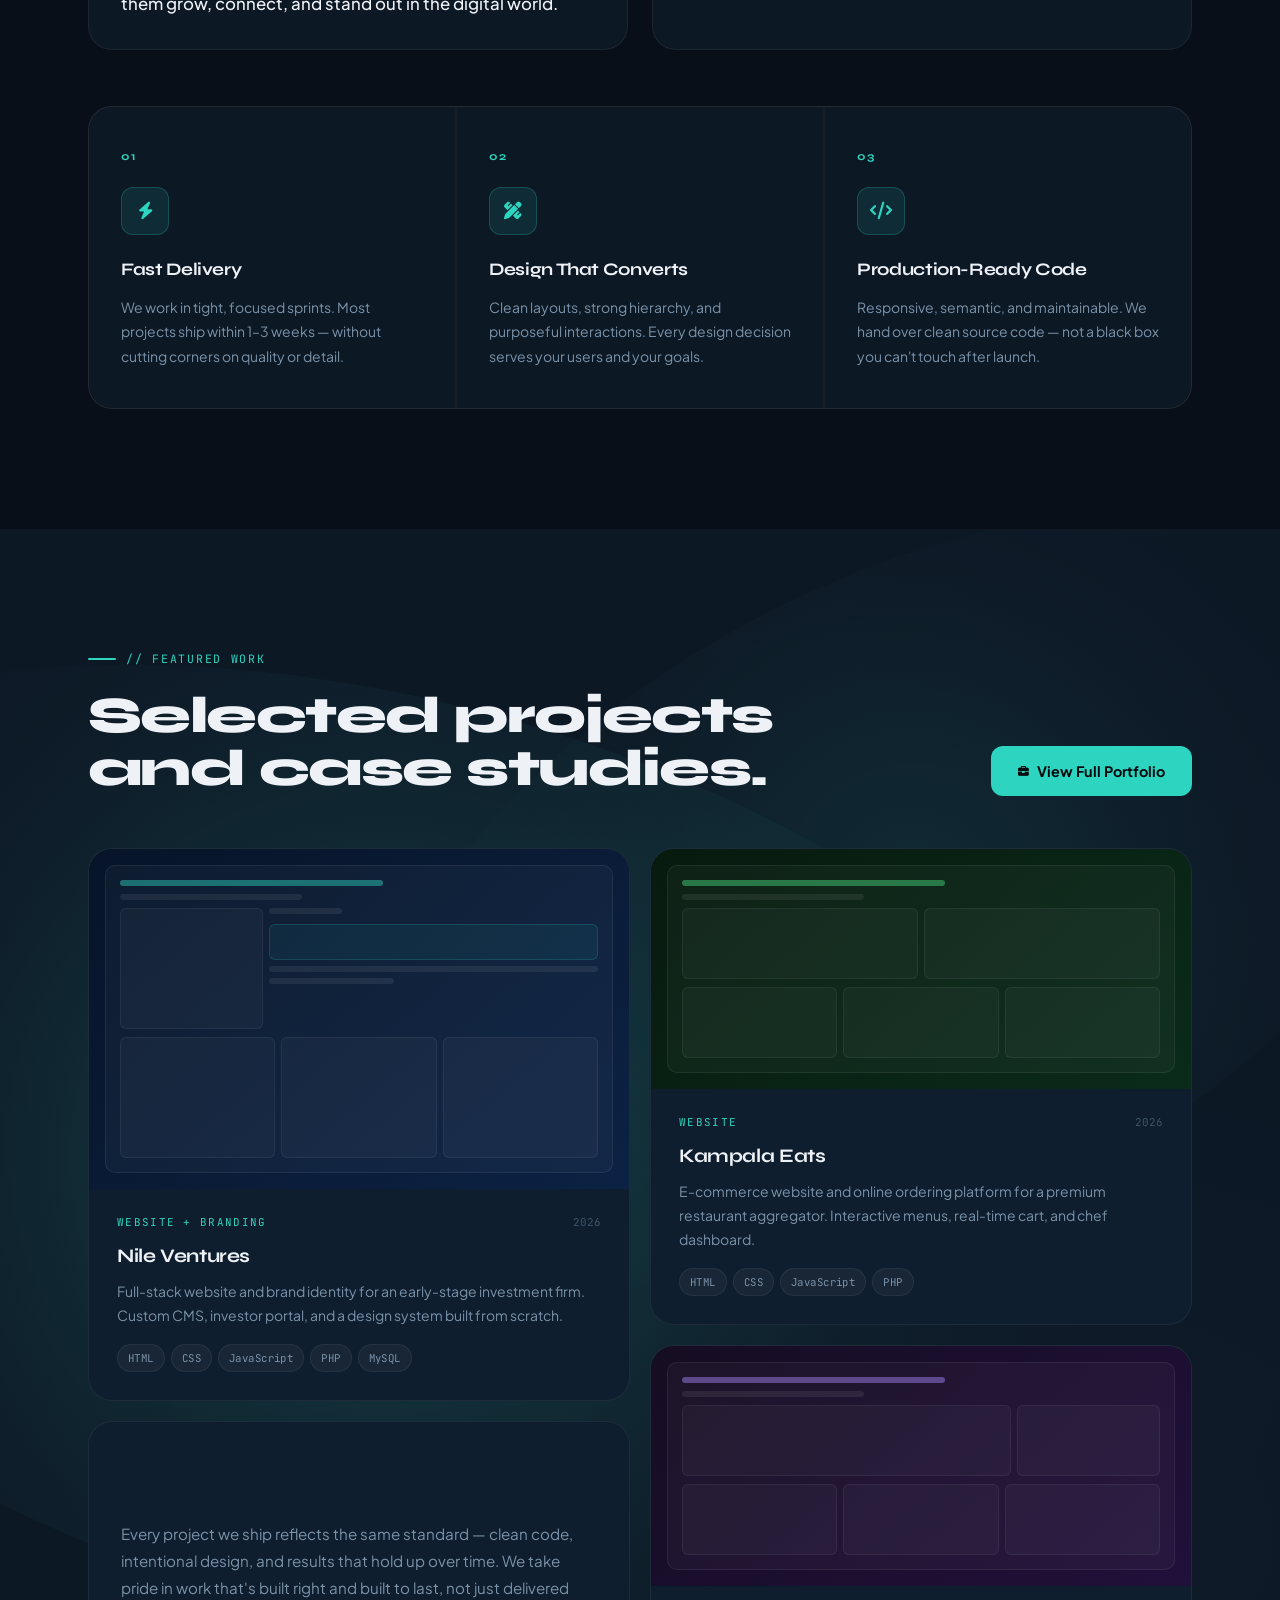
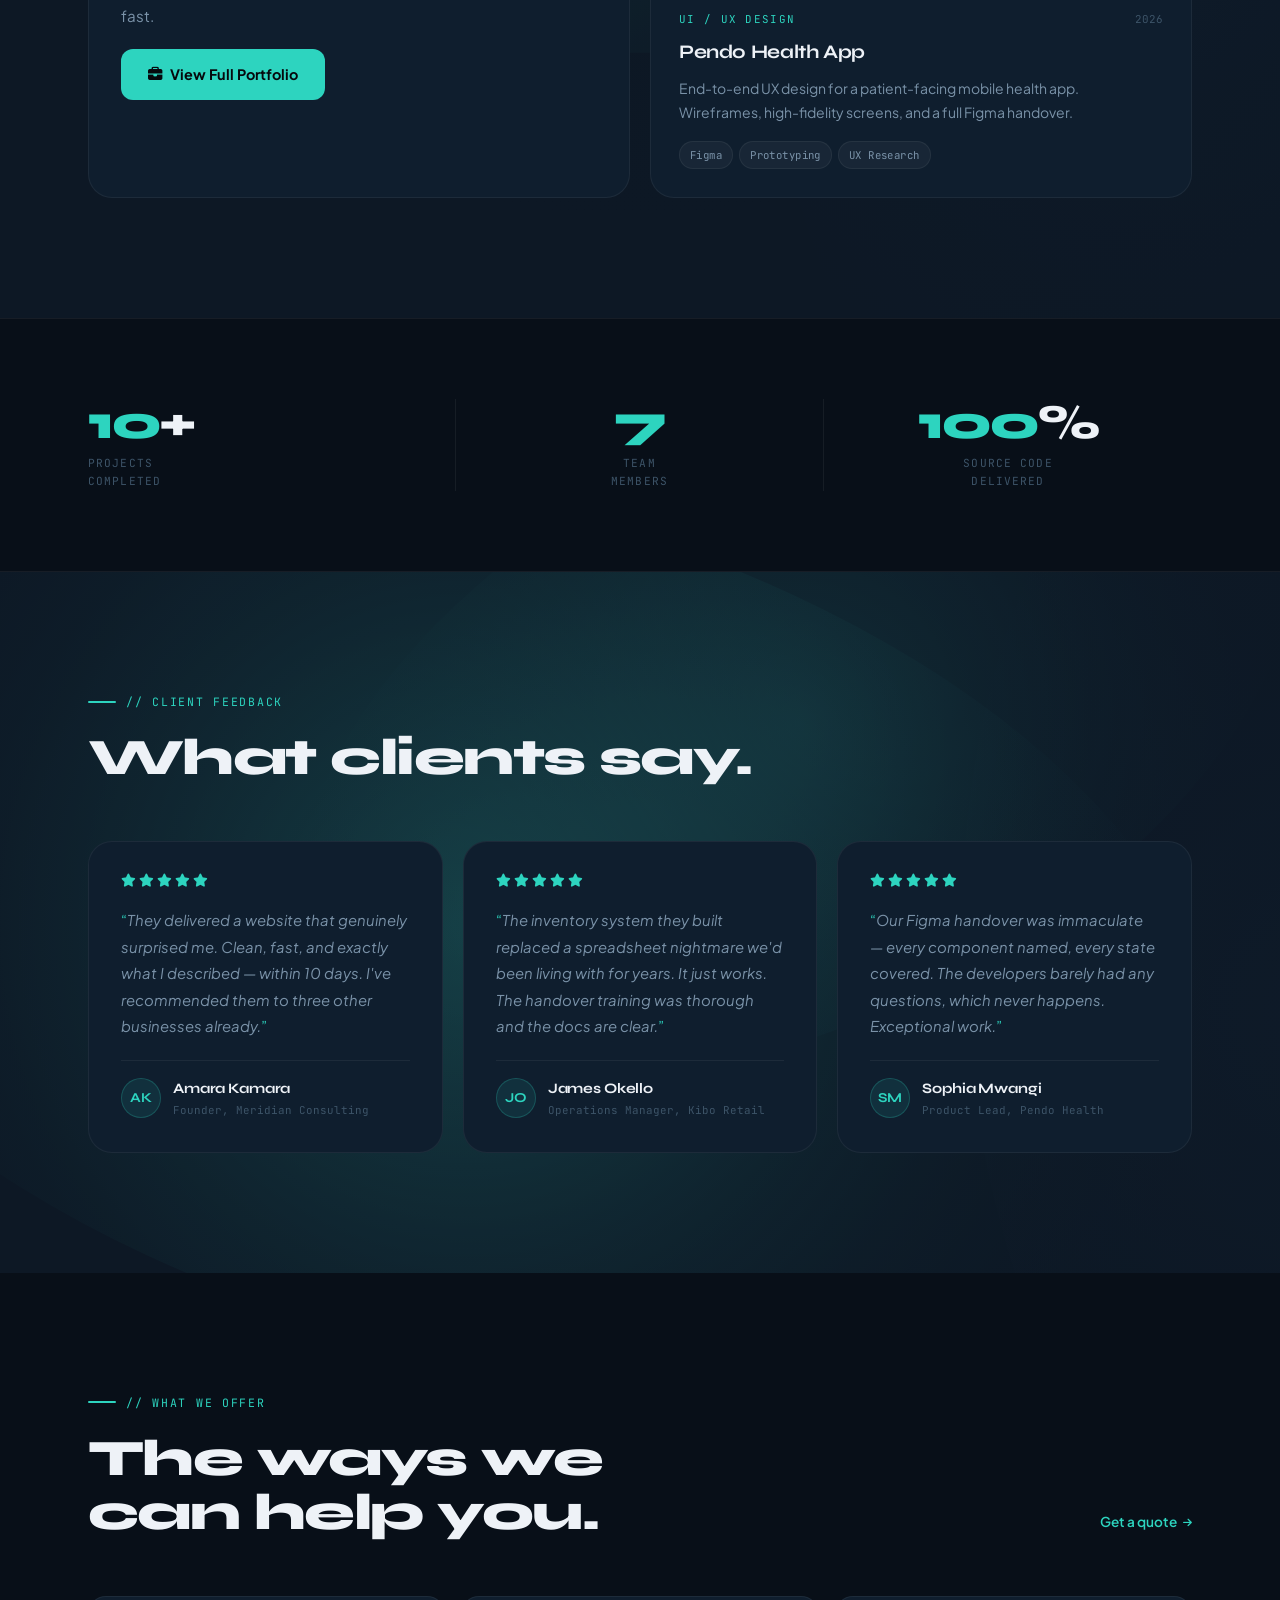
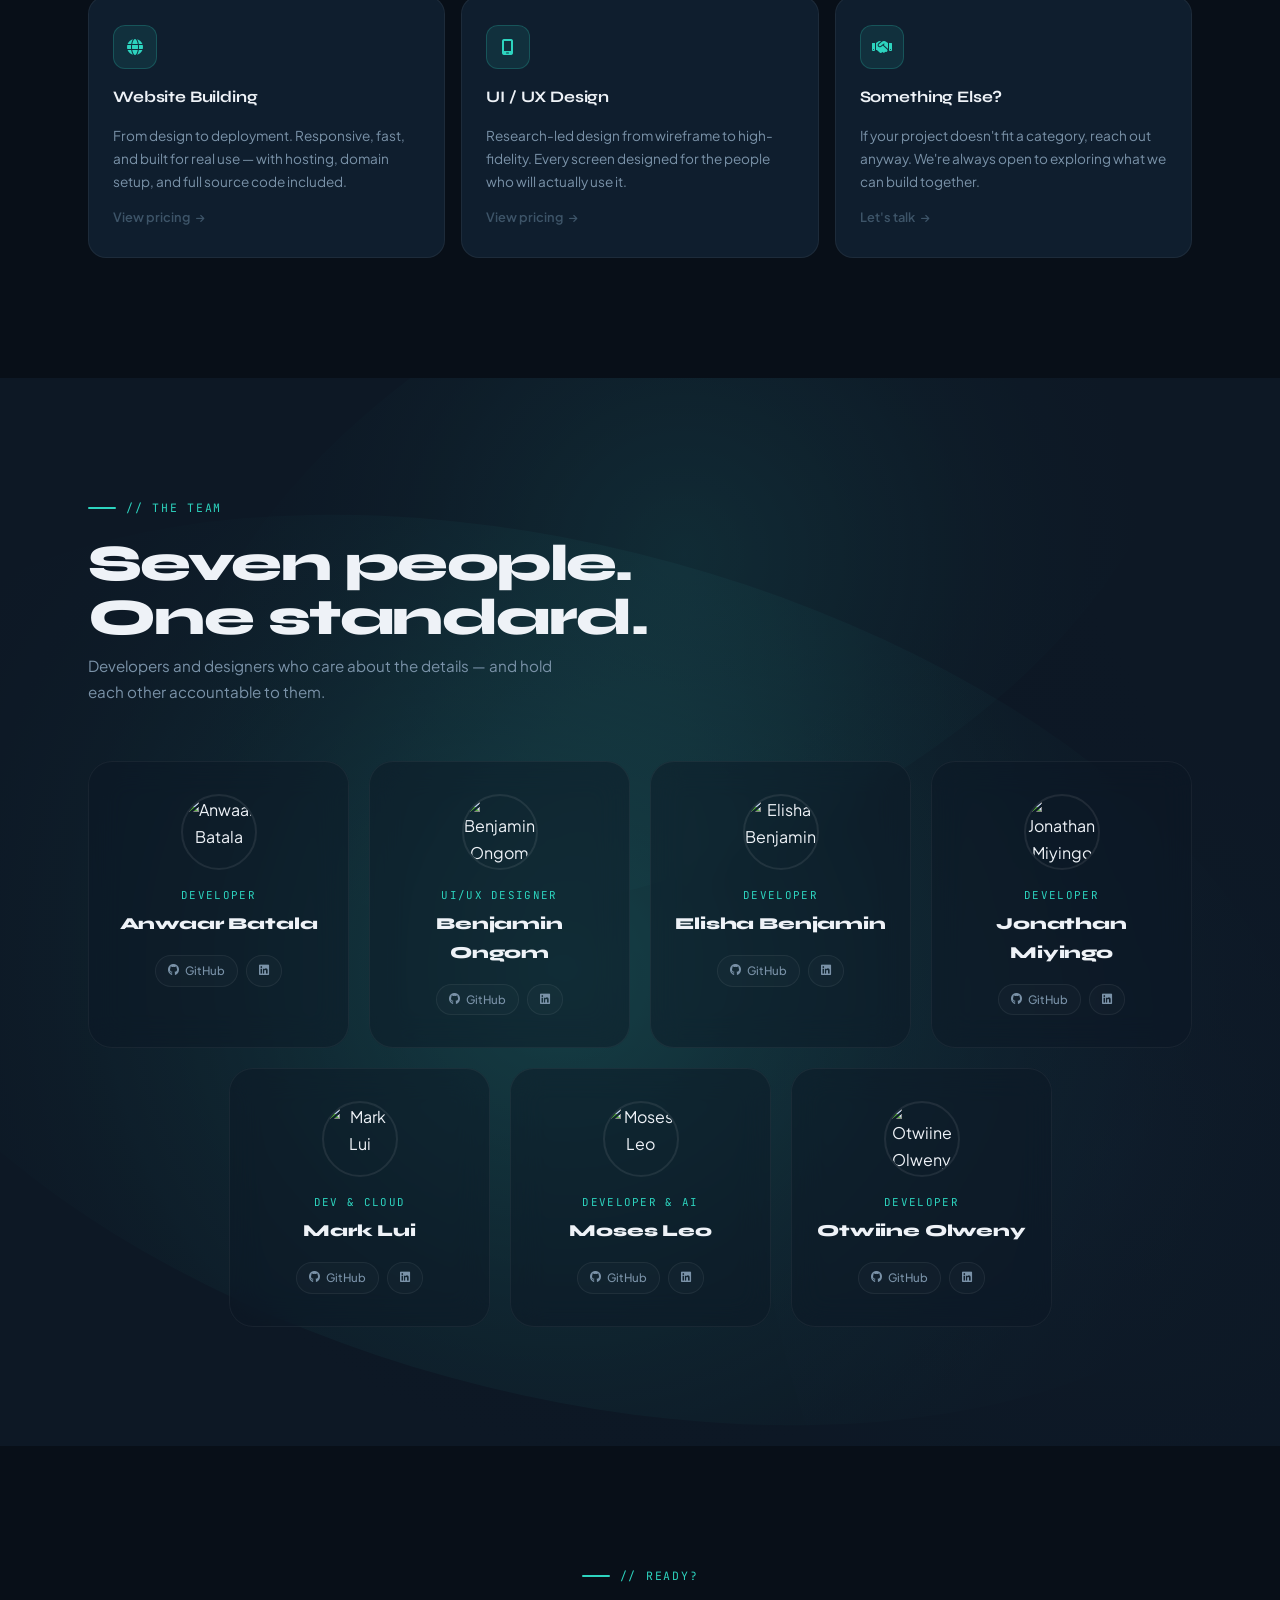
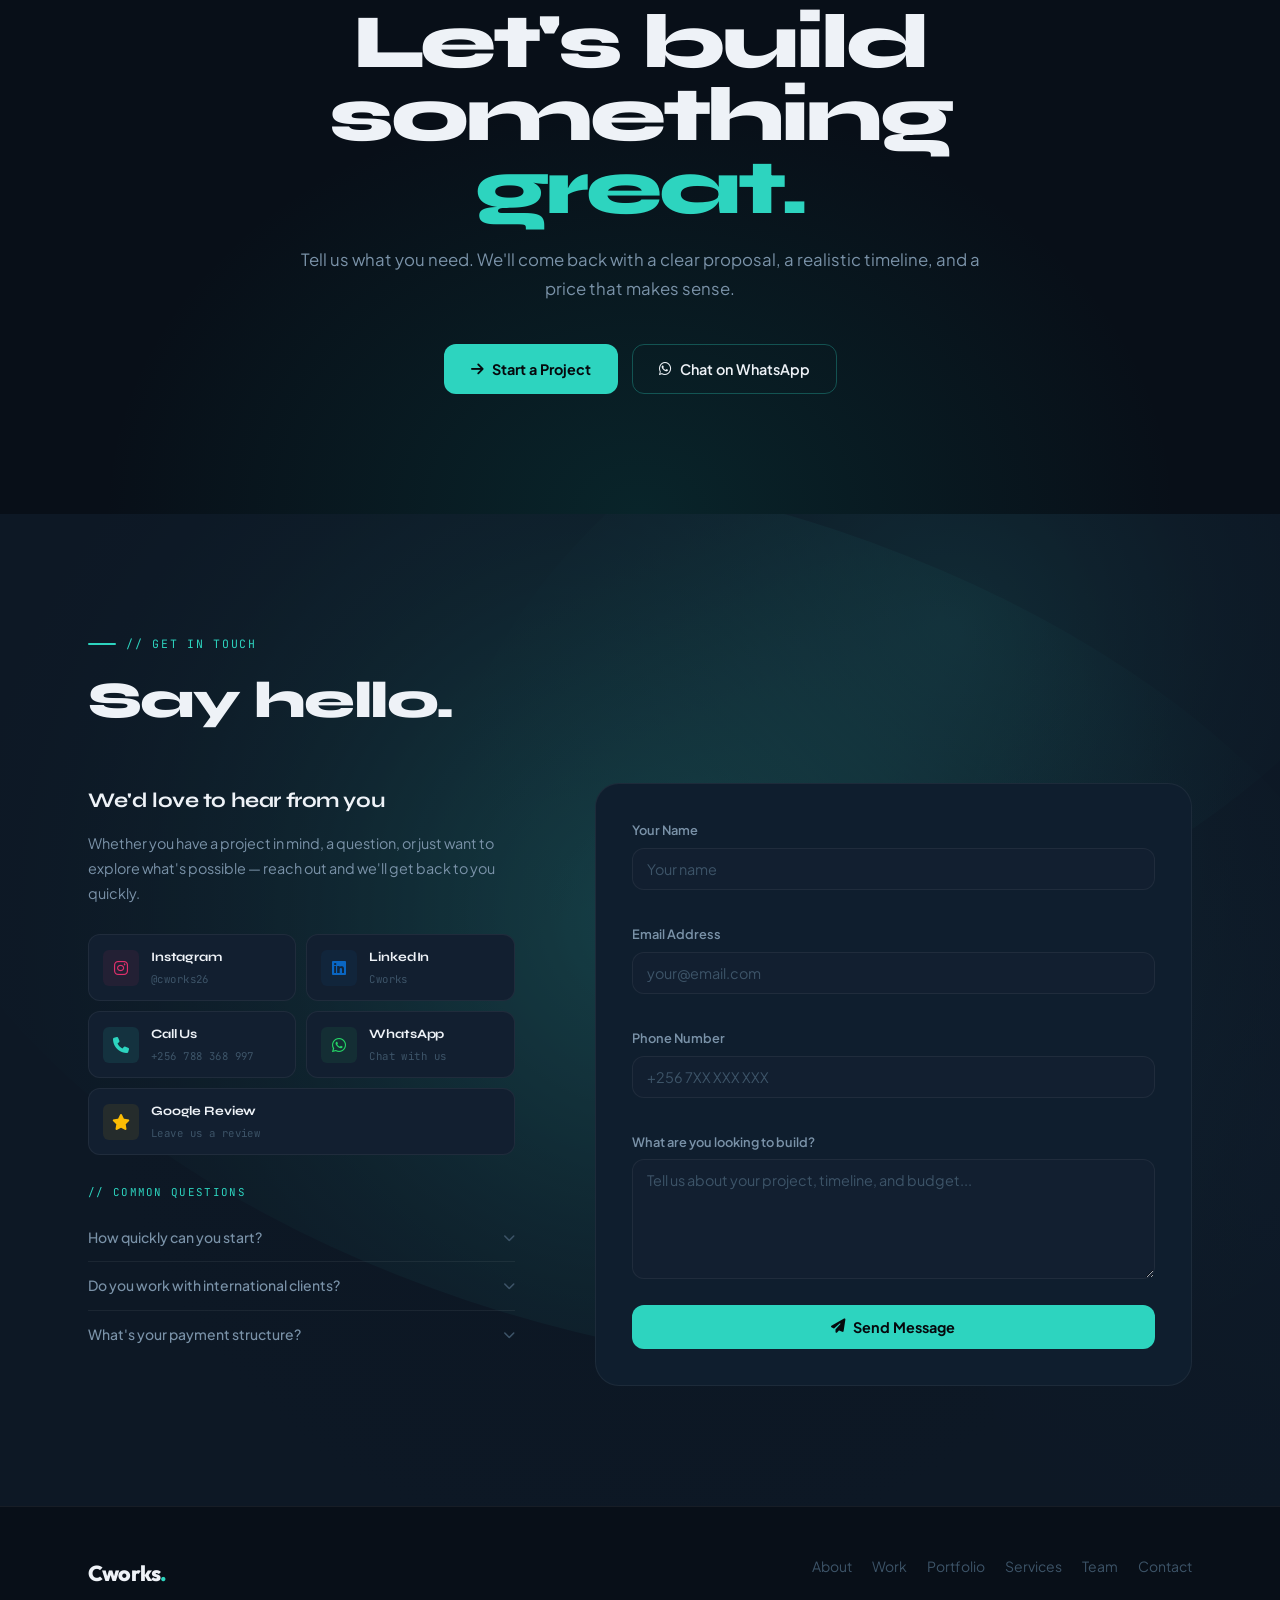
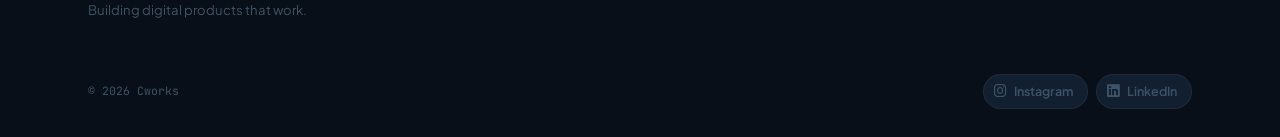
==== commit 653c216d: "style: update hero copy, replace vanity metric with delivery timeline, and reformat project descript" ====
--- a/index.html
+++ b/index.html
@@ -85,7 +85,7 @@
         </h1>
         <p class="hero-sub">
           Cworks is a team of developers and designers who turn ideas into fast, polished, production-ready websites,
-          interfaces, and systems — built right the first time.
+          interfaces, built right the first time.
         </p>
         <div class="hero-cta">
           <a href="#contact" class="btn-primary">
@@ -101,8 +101,8 @@
             <div class="hero-stat-label">Team<br />Members</div>
           </div>
           <div class="hero-stat">
-            <div class="hero-stat-value"><span class="teal">∞</span></div>
-            <div class="hero-stat-label">Client<br />Curiosity</div>
+            <div class="hero-stat-value"><span class="teal">1-3</span> Wk</div>
+            <div class="hero-stat-label">Average<br />Delivery</div>
           </div>
         </div>
       </div>
@@ -259,7 +259,8 @@
                 <span class="project-year">2026</span>
               </div>
               <h3 class="project-name">Kampala Eats</h3>
-              <p class="project-desc">E-commerce website and online ordering platform for a premium restaurant aggregator. Interactive menus, real-time cart, and chef dashboard.</p>
+              <p class="project-desc">E-commerce website and online ordering platform for a premium restaurant
+                aggregator. Interactive menus, real-time cart, and chef dashboard.</p>
               <div class="project-tags">
                 <span class="tag">HTML</span>
                 <span class="tag">CSS</span>
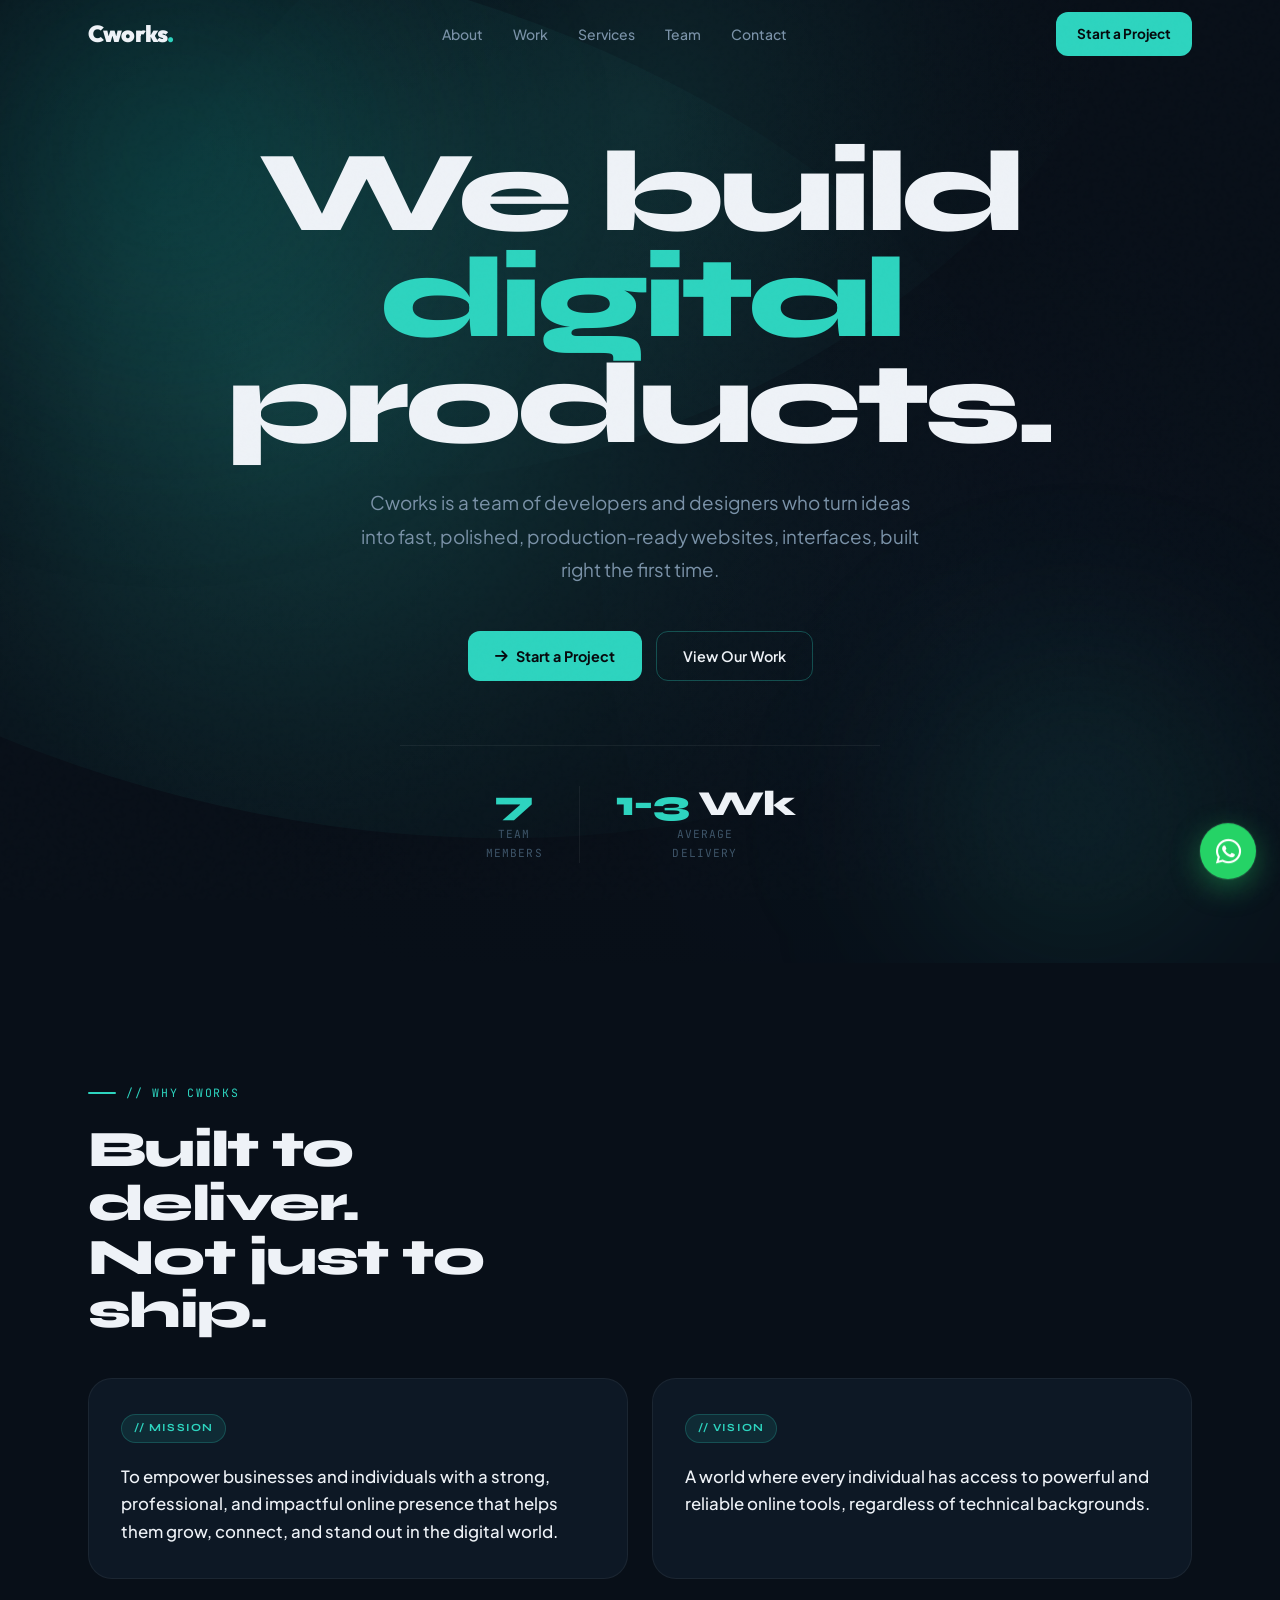
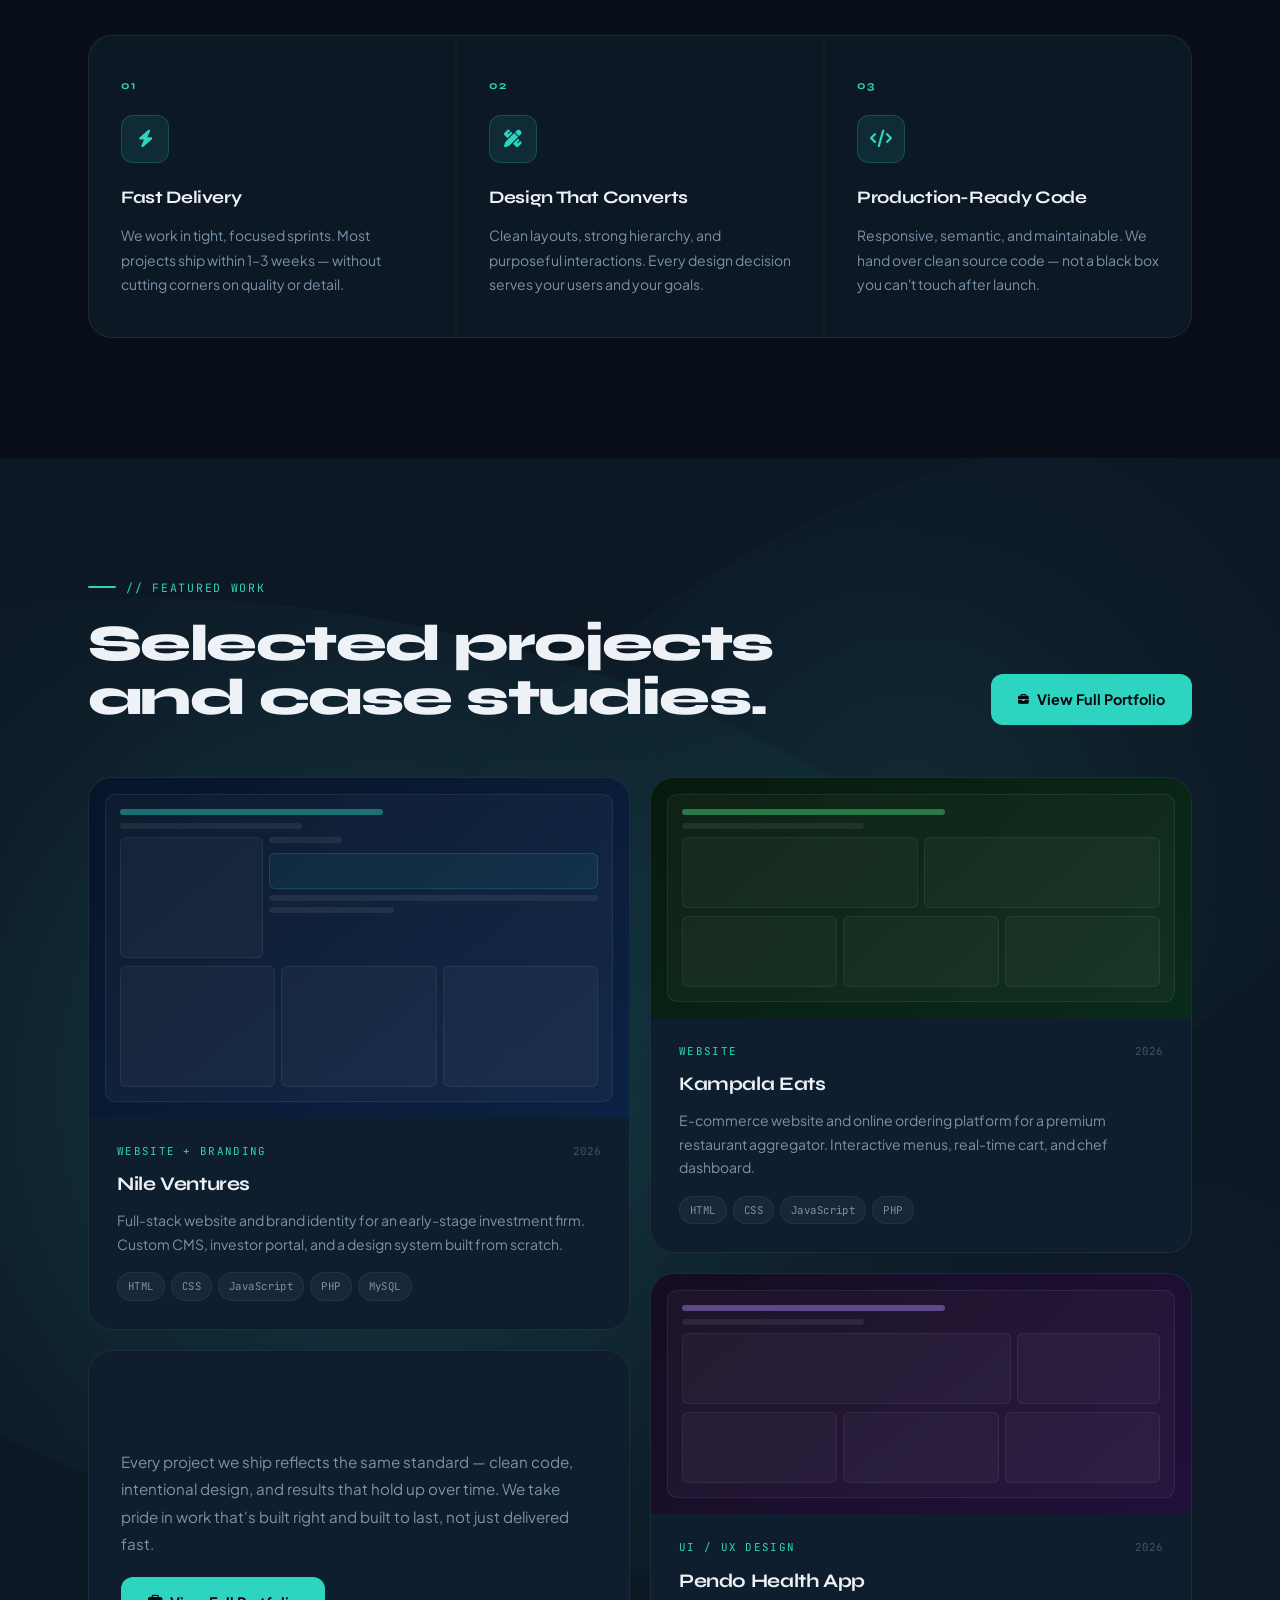
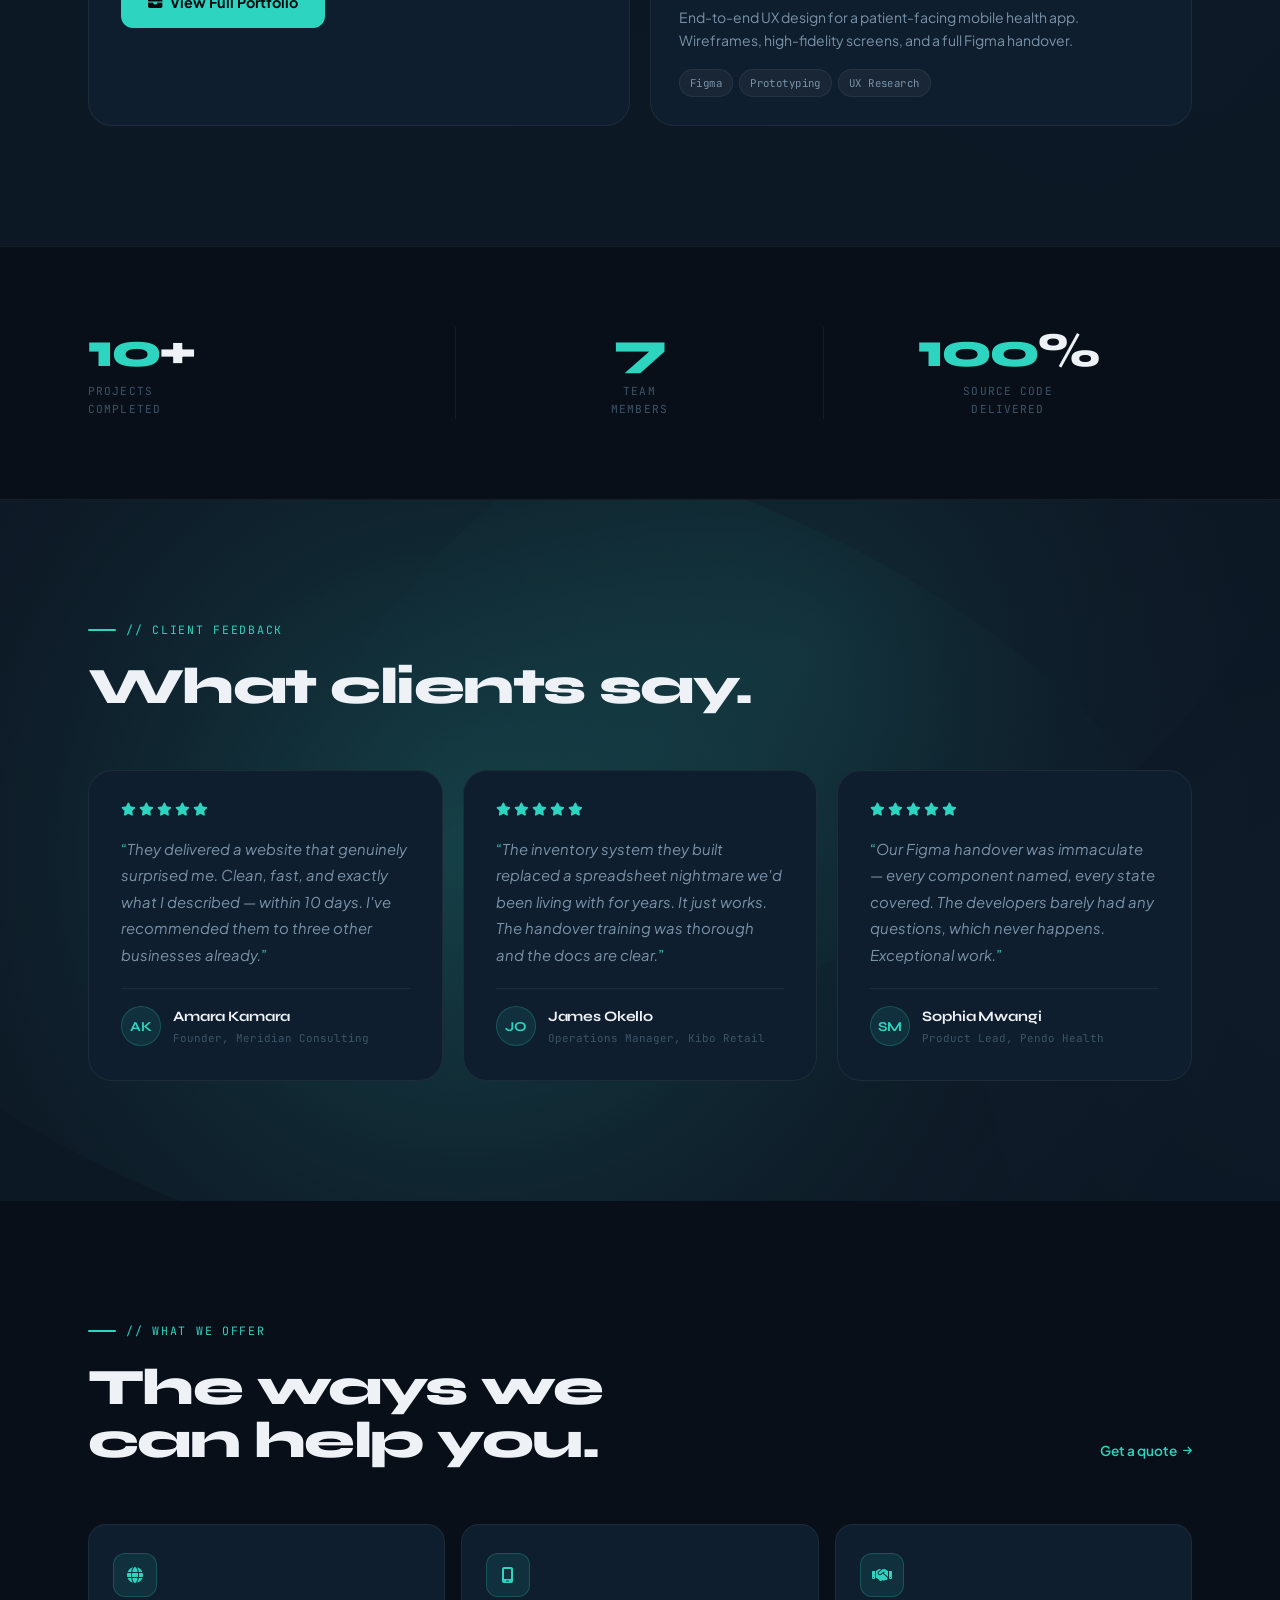
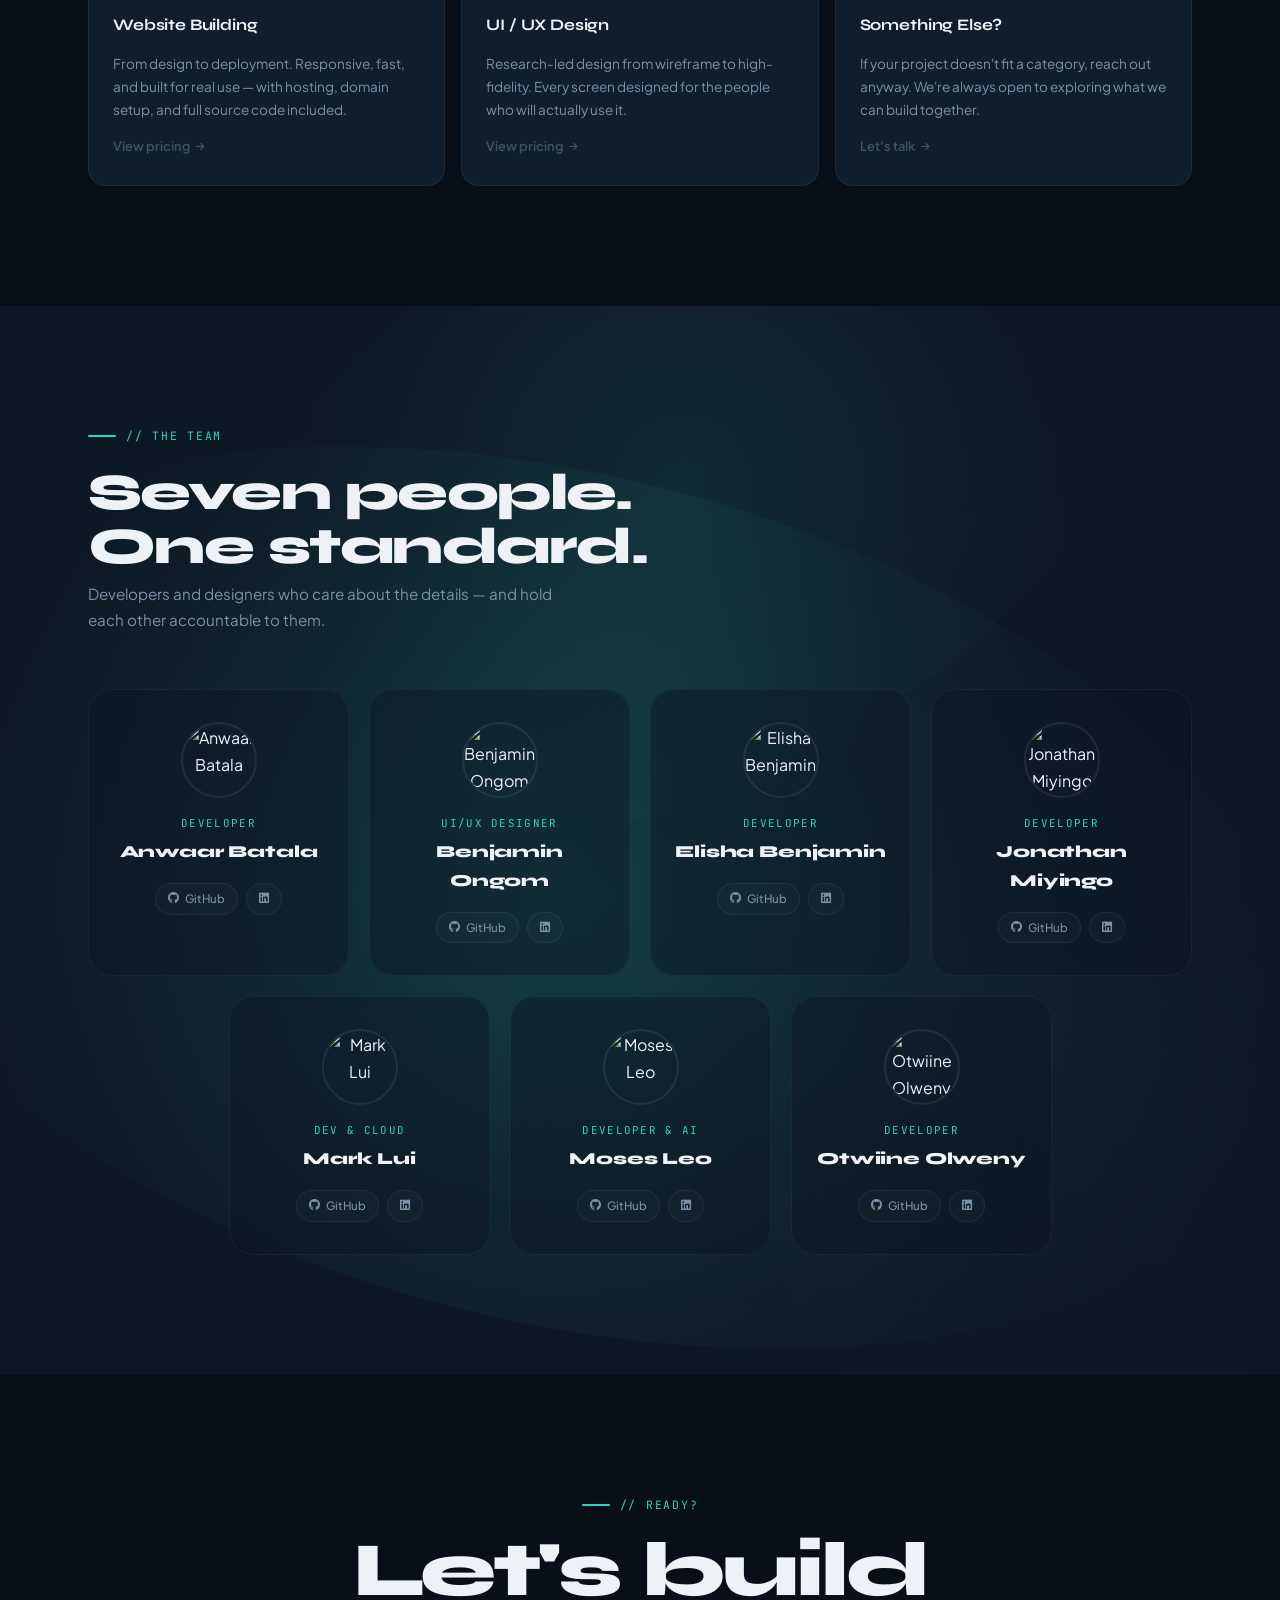
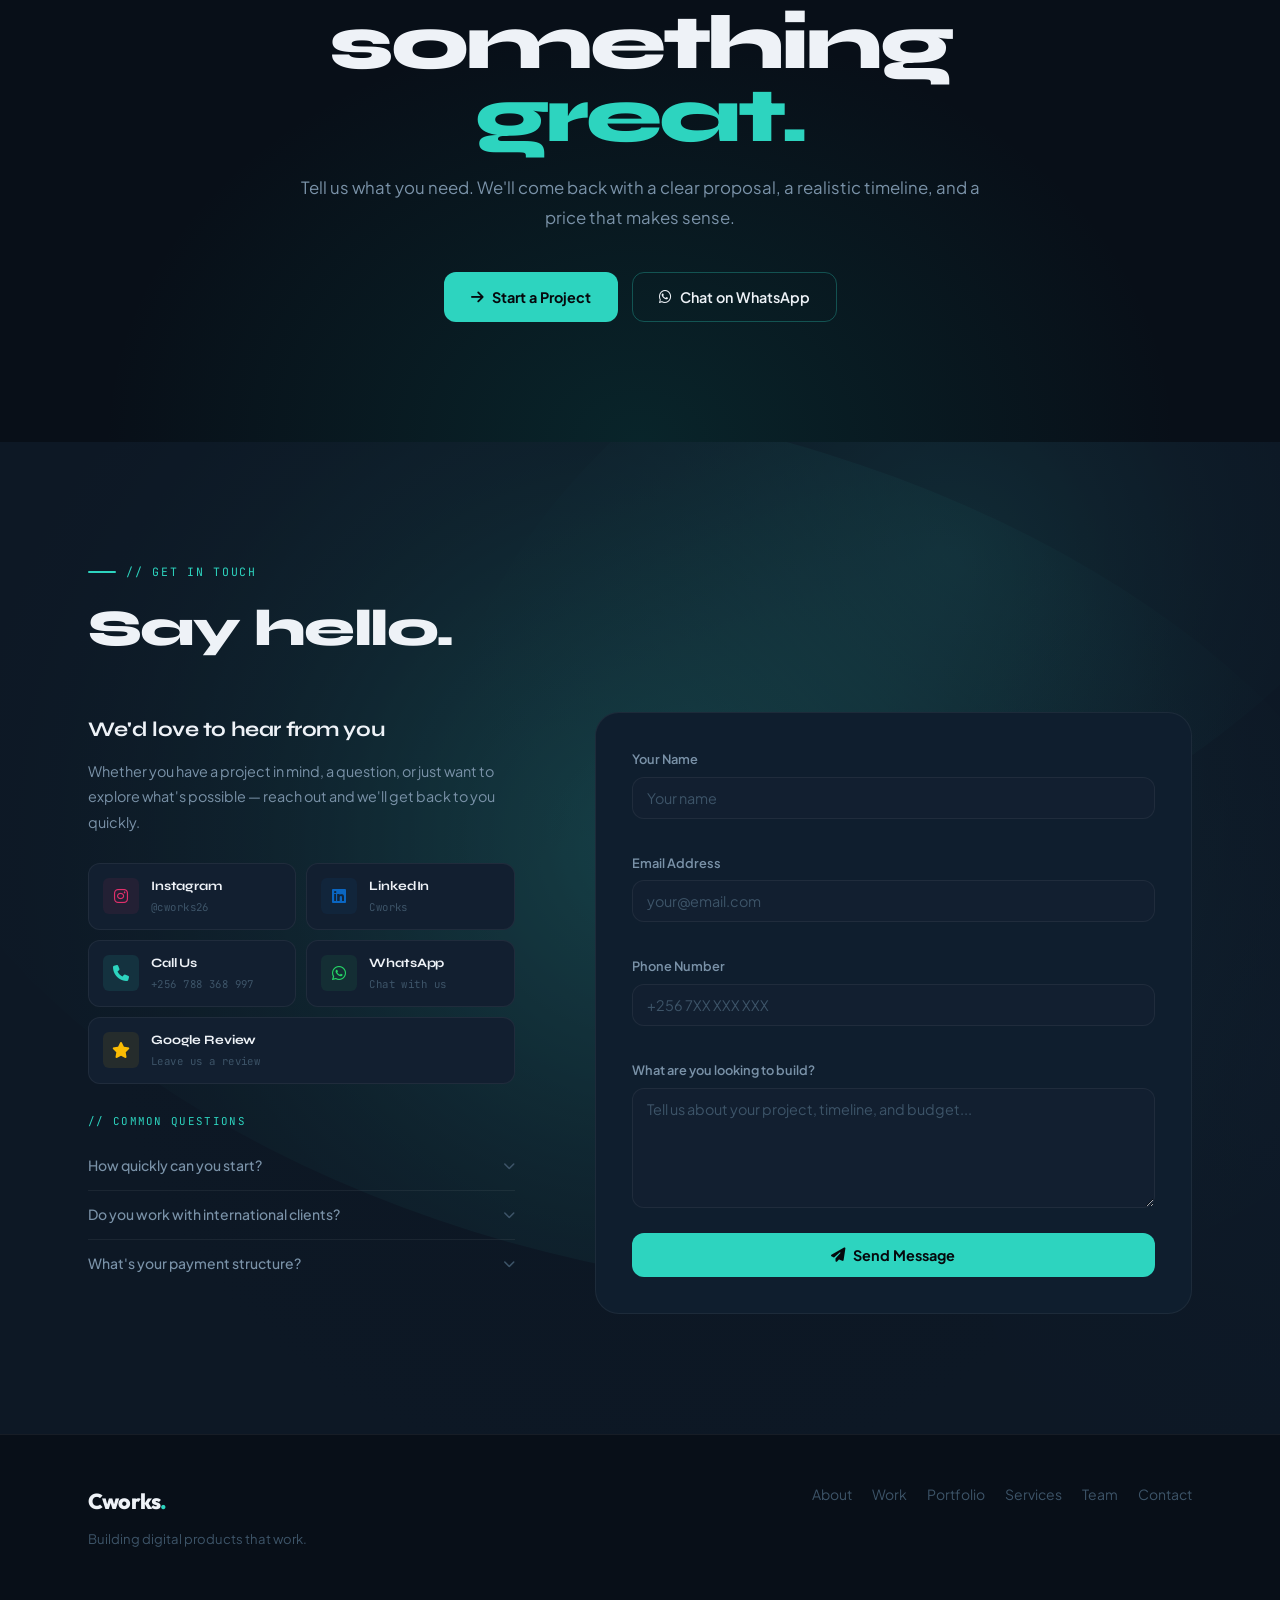
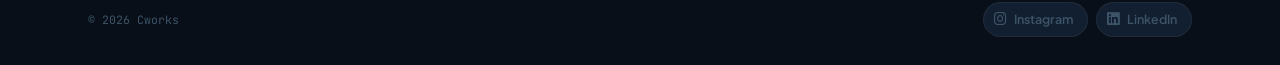
==== commit 968b626d: "refactor: remove hero badges and update layout styles to center content across all pages" ====
--- a/index.html
+++ b/index.html
@@ -74,10 +74,6 @@
     <div class="hero-orb orb-2" aria-hidden="true"></div>
     <div class="container">
       <div class="hero-content">
-        <div class="hero-status" aria-hidden="true">
-          <span class="status-dot"></span>
-          <span class="label">Available for new projects</span>
-        </div>
         <h1 class="hero-headline">
           We build<br />
           <span class="teal">digital</span><br />
--- a/css/styles.css
+++ b/css/styles.css
@@ -190,7 +190,11 @@
 @keyframes drift-1 { 0%,100%{transform:translate(0,0)} 33%{transform:translate(50px,-30px)} 66%{transform:translate(-20px,40px)} }
 @keyframes drift-2 { 0%,100%{transform:translate(0,0)} 50%{transform:translate(-40px,-50px)} }
 
-.hero-content { position:relative; z-index:2; padding:140px 0 100px; max-width:880px; }
+.hero-content {
+  position:relative; z-index:2; padding:140px 0 100px; max-width:880px;
+  margin:0 auto; text-align:center;
+  display:flex; flex-direction:column; align-items:center;
+}
 
 /* index.html hero */
 .hero-status {
@@ -215,10 +219,10 @@
 }
 .hero-sub {
   font-size:clamp(1rem,2vw,1.18rem); color:var(--text-2);
-  max-width:560px; line-height:1.78; margin-bottom:44px;
-}
-.hero-cta { display:flex; align-items:center; gap:14px; flex-wrap:wrap; margin-bottom:64px; }
-.hero-stats { display:flex; border-top:1px solid var(--border); padding-top:40px; max-width:480px; }
+  max-width:560px; line-height:1.78; margin:0 auto 44px; text-align:center;
+}
+.hero-cta { display:flex; align-items:center; justify-content:center; gap:14px; flex-wrap:wrap; margin-bottom:64px; }
+.hero-stats { display:flex; justify-content:center; border-top:1px solid var(--border); padding-top:40px; max-width:480px; width:100%; margin:0 auto; }
 .hero-stat { padding-right:36px; margin-right:36px; border-right:1px solid var(--border); }
 .hero-stat:last-child { border-right:none; margin-right:0; padding-right:0; }
 .hero-stat-value { font-family:'Syne',sans-serif; font-size:2.2rem; font-weight:800; letter-spacing:-0.04em; color:var(--text-1); line-height:1; margin-bottom:4px; }
@@ -250,7 +254,7 @@
 @keyframes blink { 0%,100%{opacity:1} 50%{opacity:0} }
 .hero-description {
   font-size:clamp(1rem,2vw,1.1rem); color:var(--text-2);
-  max-width:560px; line-height:1.78; margin-bottom:44px;
+  max-width:560px; line-height:1.78; margin:0 auto 44px; text-align:center;
 }
 
 /* ── MARQUEE ────────────────────────────────────────────── */
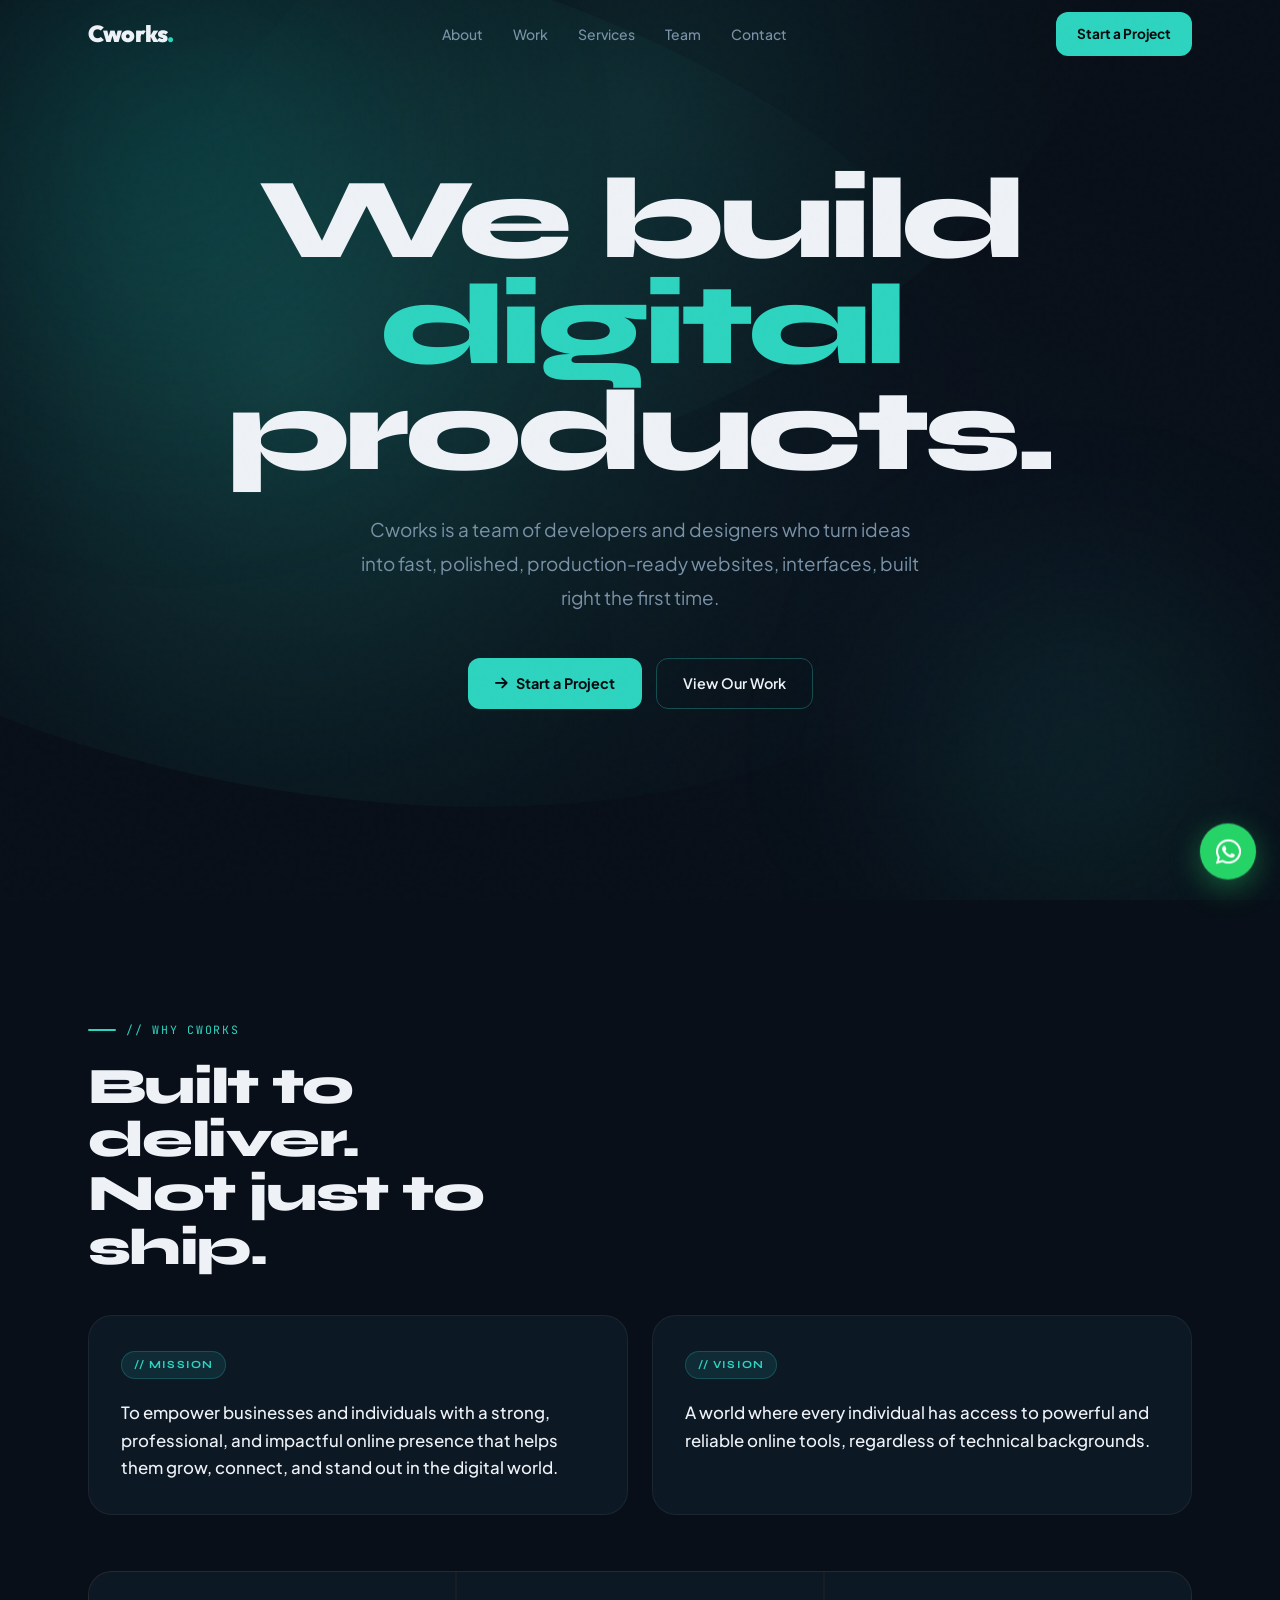
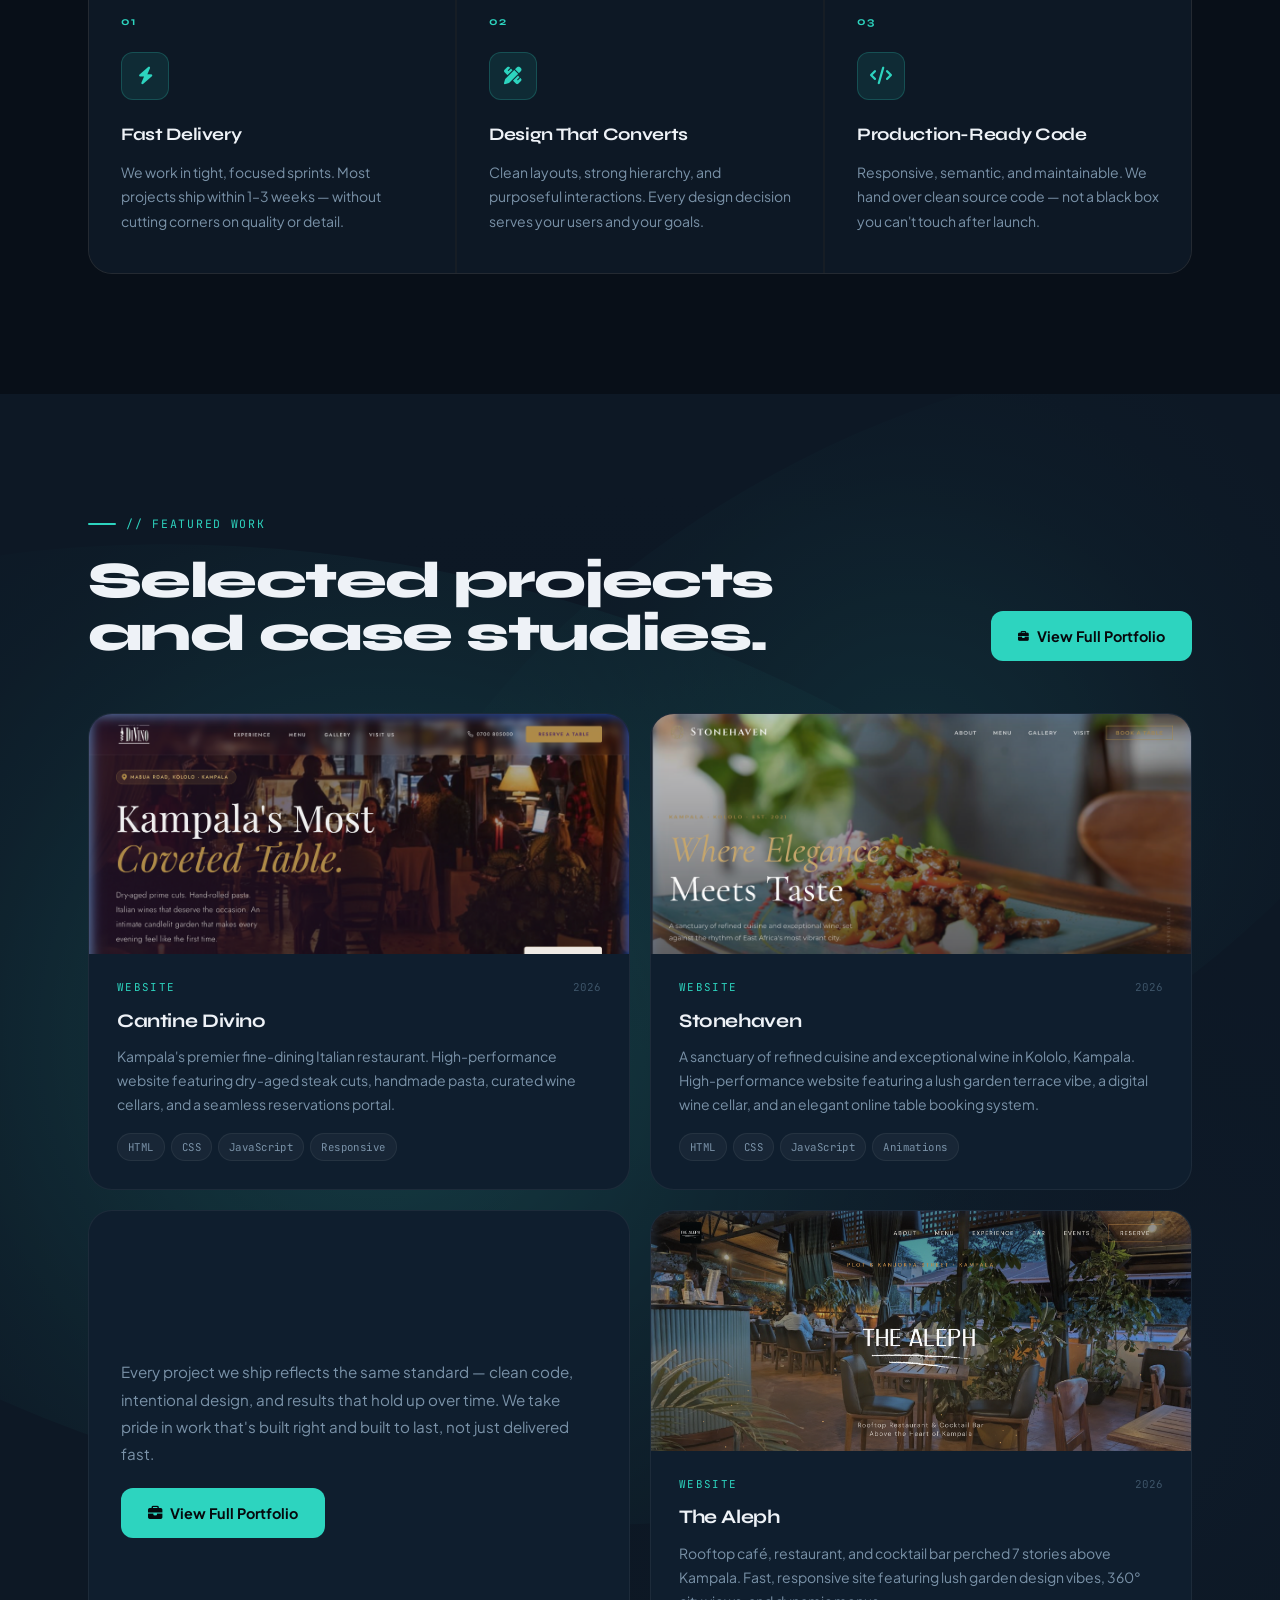
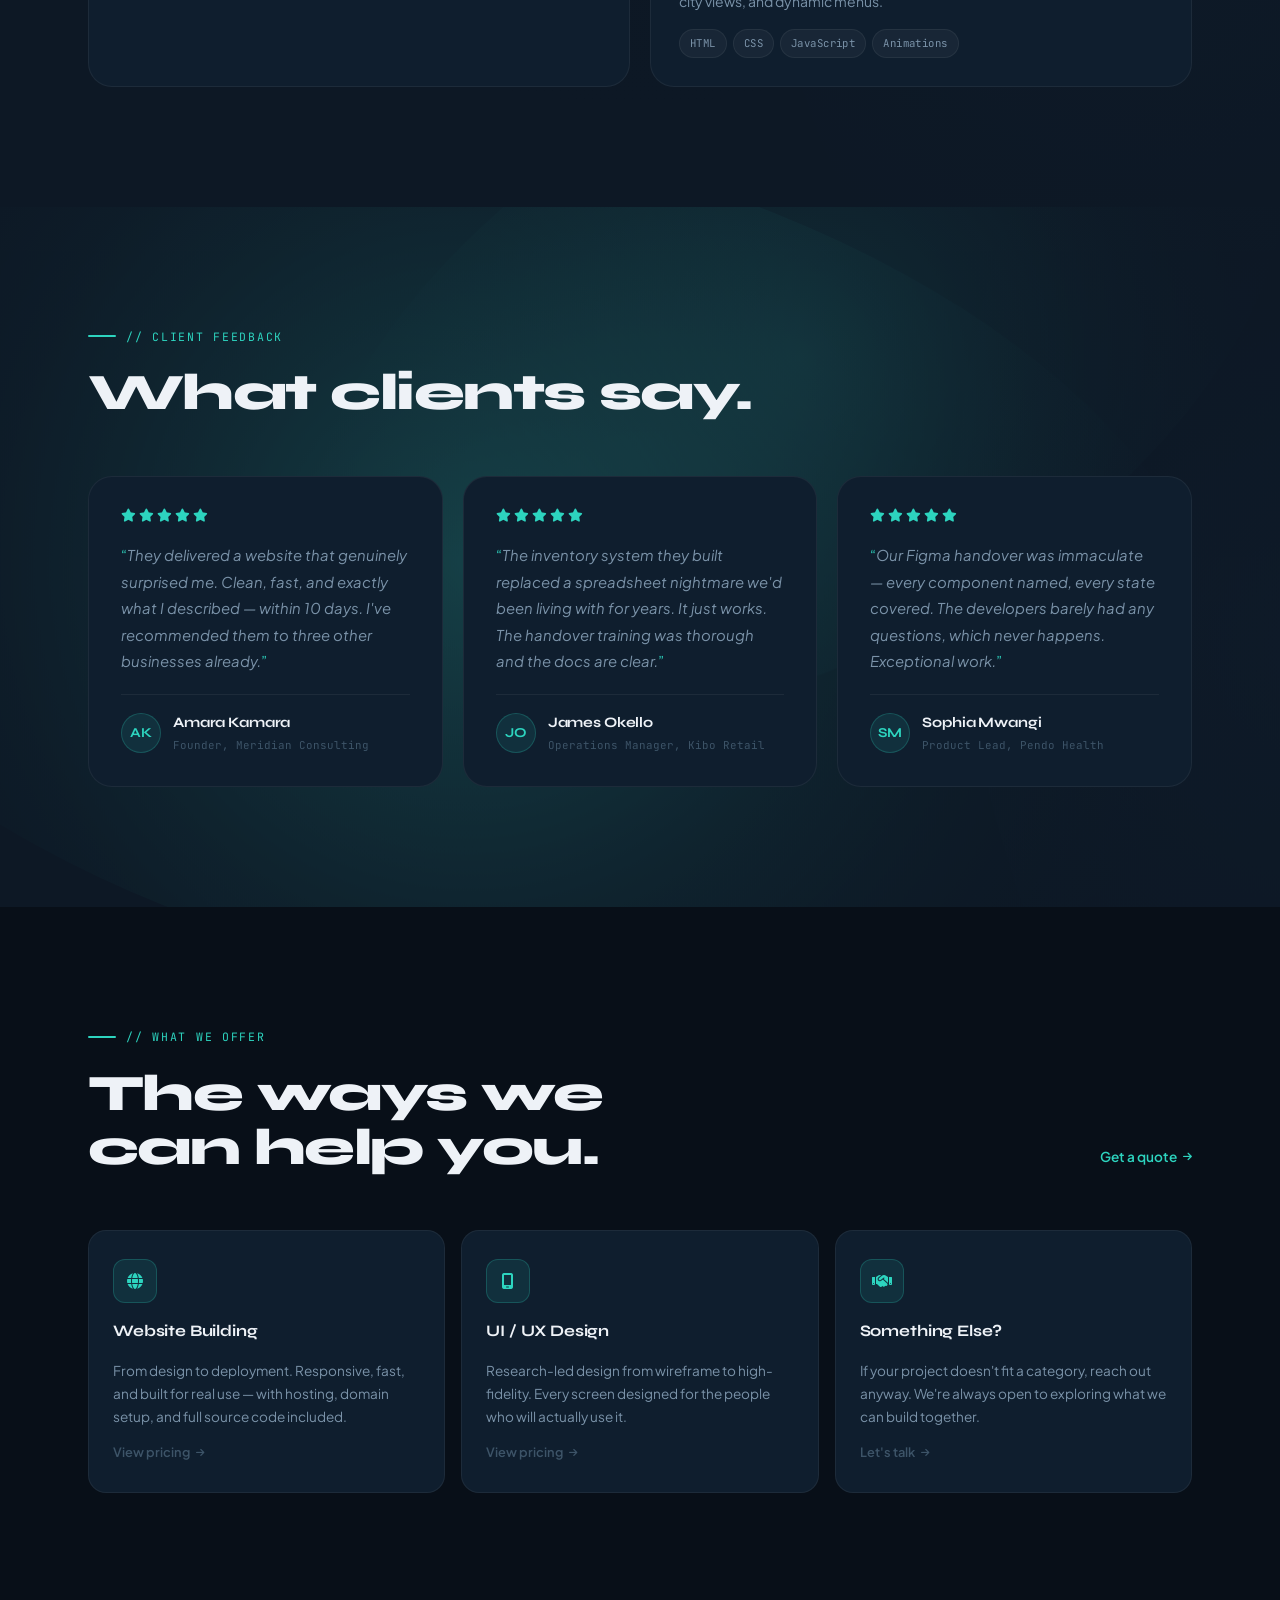
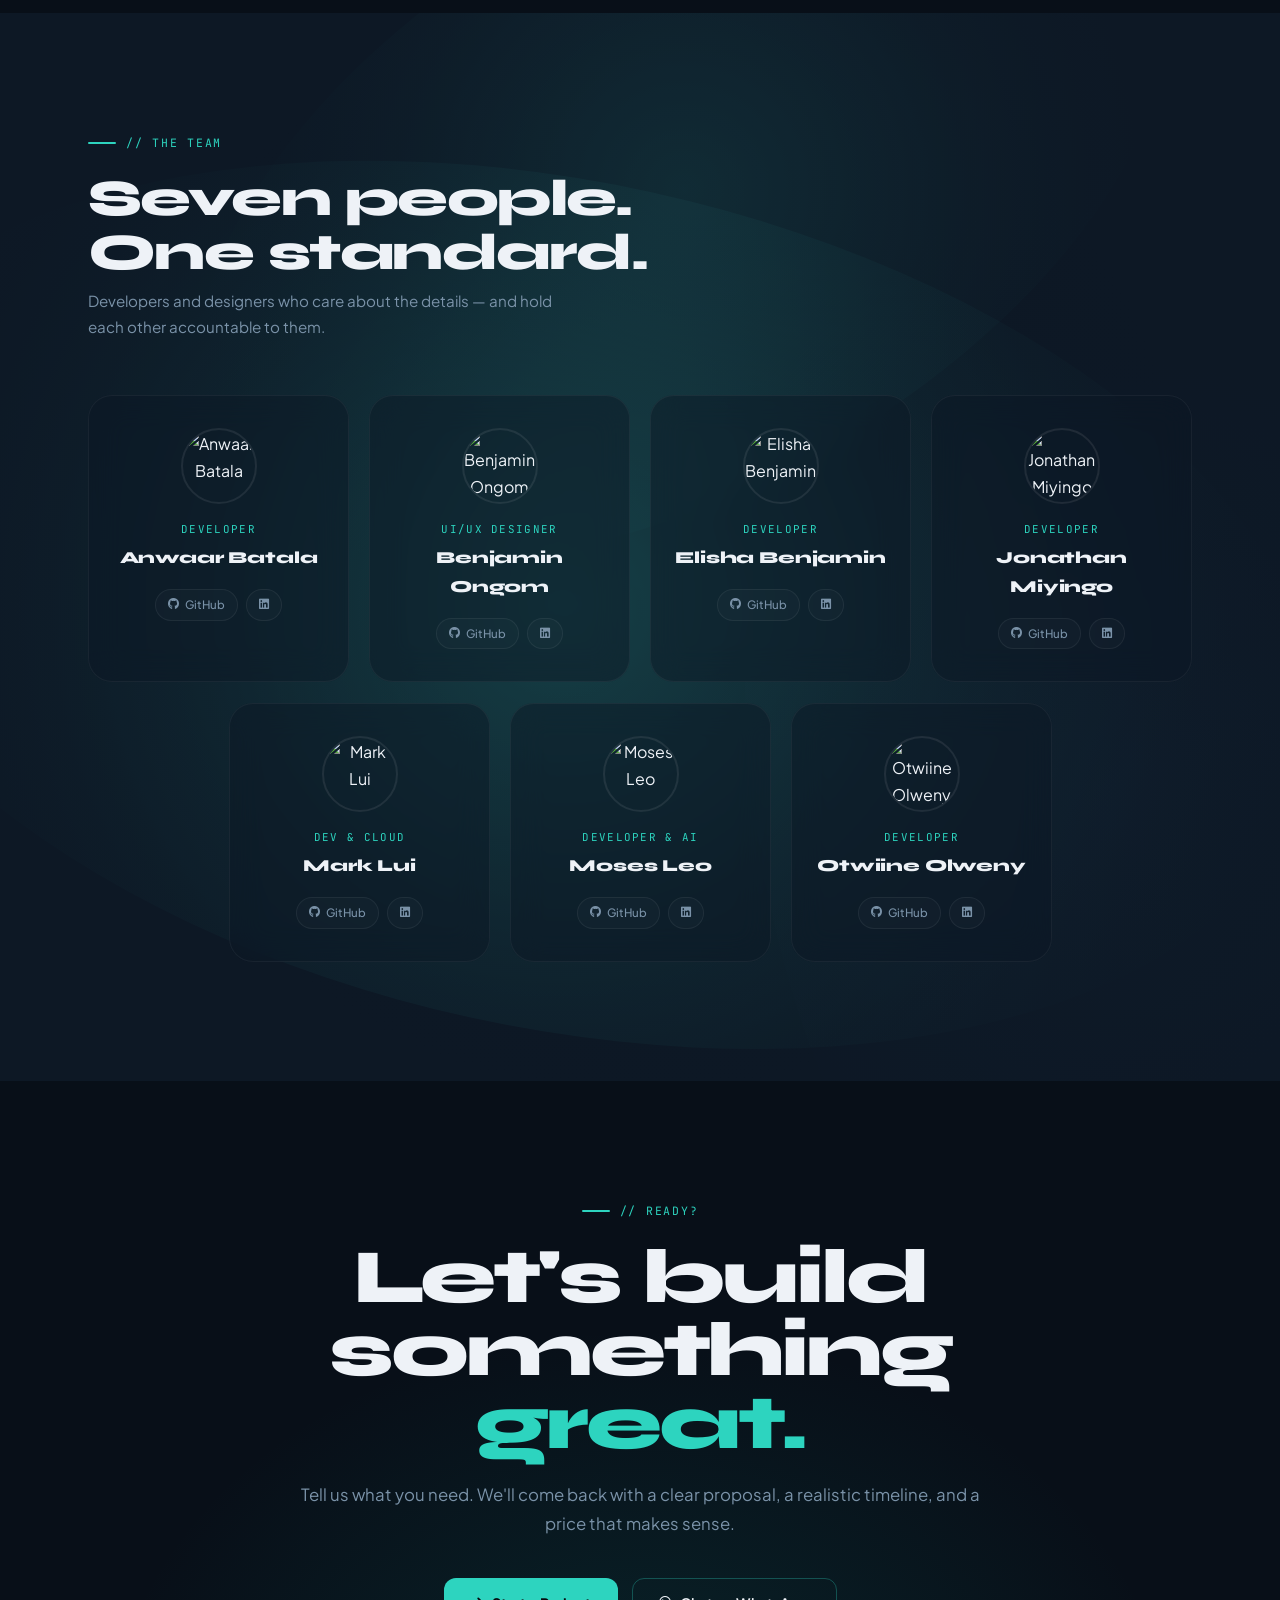
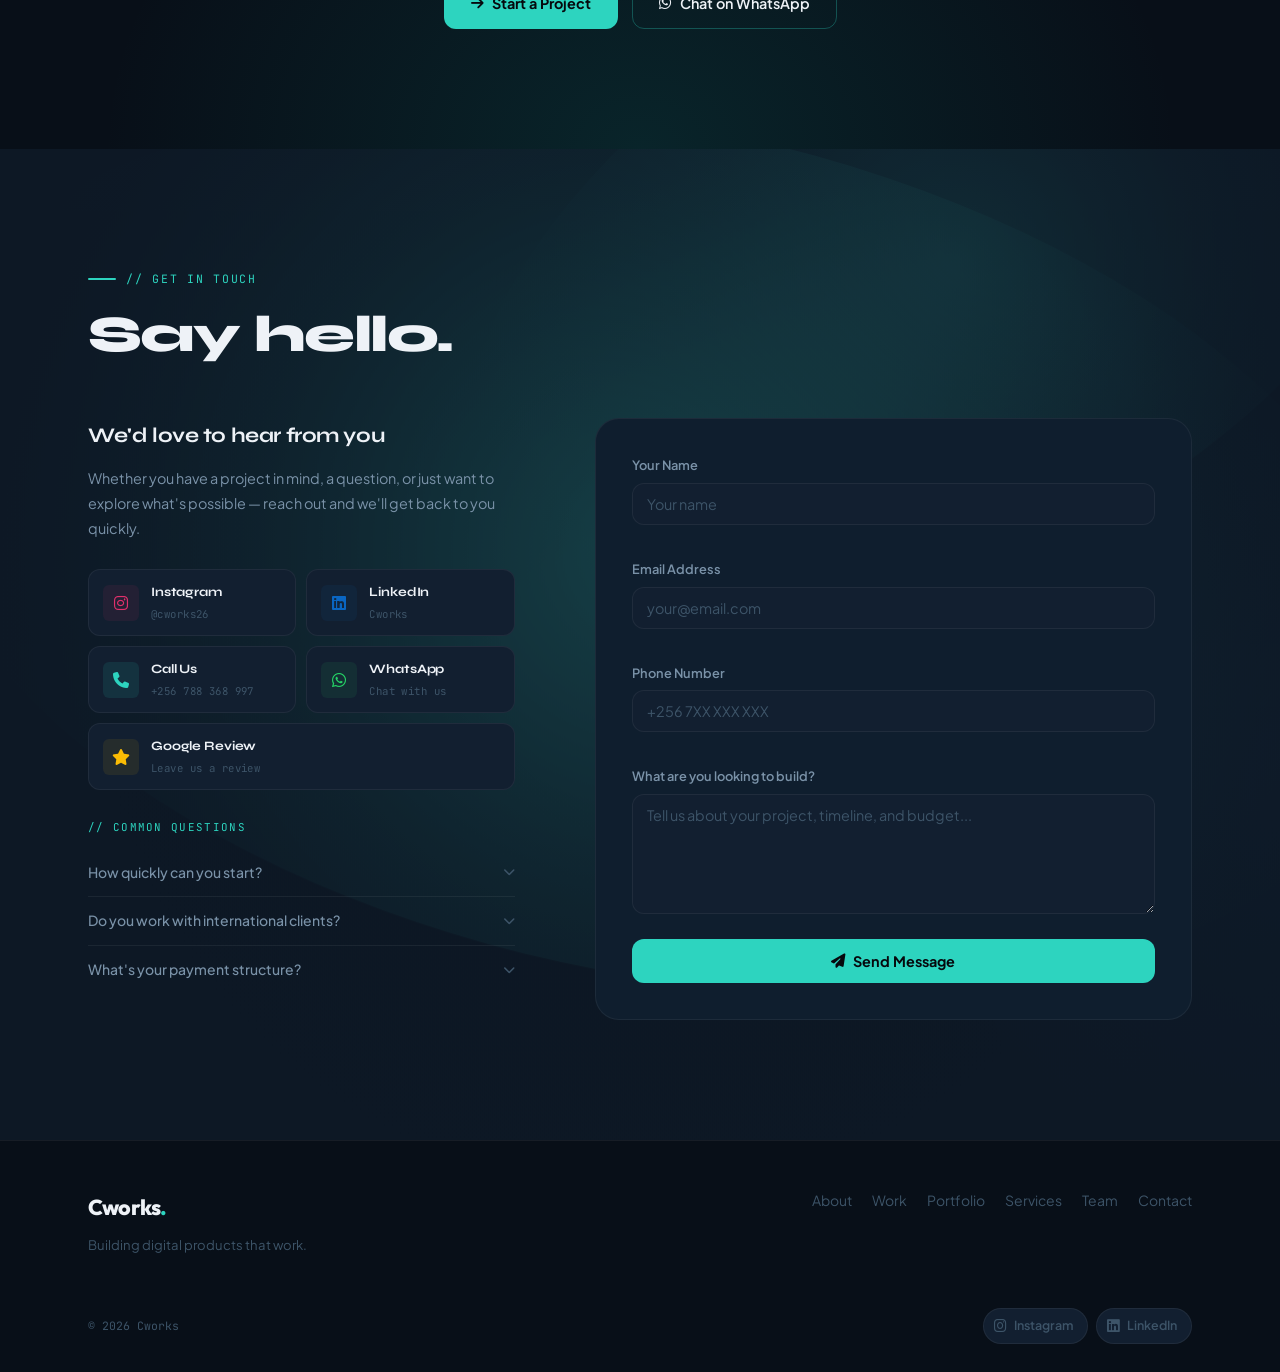
==== commit a90bb714: "feat: update projects section with new case study images and styling" ====
--- a/index.html
+++ b/index.html
@@ -91,16 +91,7 @@
             View Our Work
           </a>
         </div>
-        <div class="hero-stats">
-          <div class="hero-stat">
-            <div class="hero-stat-value"><span class="teal">7</span></div>
-            <div class="hero-stat-label">Team<br />Members</div>
-          </div>
-          <div class="hero-stat">
-            <div class="hero-stat-value"><span class="teal">1-3</span> Wk</div>
-            <div class="hero-stat-label">Average<br />Delivery</div>
-          </div>
-        </div>
+
       </div>
     </div>
   </section>
@@ -181,45 +172,23 @@
       <div class="projects-cols">
 
         <!-- LEFT COLUMN -->
-        <div class="projects-col">
-          <div class="project-card reveal reveal-delay-1">
-            <div class="project-mockup mock-1" style="height:340px;" aria-hidden="true">
-              <div class="mockup-ui">
-                <div class="m-bar teal"></div>
-                <div class="m-bar sm"></div>
-                <div class="m-row">
-                  <div class="m-col narrow"></div>
-                  <div style="flex:1;display:flex;flex-direction:column;gap:6px;">
-                    <div class="m-bar xs"></div>
-                    <div class="m-highlight"></div>
-                    <div class="m-bar"></div>
-                    <div class="m-bar sm"></div>
-                  </div>
-                </div>
-                <div class="m-row">
-                  <div class="m-col"></div>
-                  <div class="m-col"></div>
-                  <div class="m-col"></div>
-                </div>
-              </div>
-            </div>
-            <div class="project-body">
-              <div class="project-meta">
-                <span class="project-type">Website + Branding</span>
-                <span class="project-year">2026</span>
-              </div>
-              <h3 class="project-name">Nile Ventures</h3>
-              <p class="project-desc">Full-stack website and brand identity for an early-stage investment firm. Custom
-                CMS, investor portal, and a design system built from scratch.</p>
-              <div class="project-tags">
-                <span class="tag">HTML</span>
-                <span class="tag">CSS</span>
-                <span class="tag">JavaScript</span>
-                <span class="tag">PHP</span>
-                <span class="tag">MySQL</span>
-              </div>
-            </div>
-          </div>
+        <div class="projects-col"><a href="portfolio.html#work" class="project-card reveal reveal-delay-1">
+  <div class="project-mockup" aria-hidden="true">
+    <img src="images/cantine-divino.png" alt="Cantine Divino screenshot" class="project-img" />
+  </div>
+  <div class="project-body">
+    <div class="project-meta">
+      <span class="project-type">Website</span>
+      <span class="project-year">2026</span>
+    </div>
+    <h3 class="project-name">Cantine Divino</h3>
+    <p class="project-desc">Kampala's premier fine-dining Italian restaurant. High-performance website featuring dry-aged steak cuts, handmade pasta, curated wine cellars, and a seamless reservations portal.</p>
+    <div class="project-tags">
+      <span class="tag">HTML</span><span class="tag">CSS</span>
+      <span class="tag">JavaScript</span><span class="tag">Responsive</span>
+    </div>
+  </div>
+</a>
 
           <!-- PRIDE BLOCK -->
           <div class="project-pride reveal reveal-delay-2">
@@ -232,96 +201,46 @@
         </div>
 
         <!-- RIGHT COLUMN -->
-        <div class="projects-col">
-          <div class="project-card reveal reveal-delay-2">
-            <div class="project-mockup mock-2" aria-hidden="true">
-              <div class="mockup-ui">
-                <div class="m-bar green"></div>
-                <div class="m-bar sm"></div>
-                <div class="m-row">
-                  <div class="m-col"></div>
-                  <div class="m-col"></div>
-                </div>
-                <div class="m-row">
-                  <div class="m-col"></div>
-                  <div class="m-col"></div>
-                  <div class="m-col"></div>
-                </div>
-              </div>
-            </div>
-            <div class="project-body">
-              <div class="project-meta">
-                <span class="project-type">Website</span>
-                <span class="project-year">2026</span>
-              </div>
-              <h3 class="project-name">Kampala Eats</h3>
-              <p class="project-desc">E-commerce website and online ordering platform for a premium restaurant
-                aggregator. Interactive menus, real-time cart, and chef dashboard.</p>
-              <div class="project-tags">
-                <span class="tag">HTML</span>
-                <span class="tag">CSS</span>
-                <span class="tag">JavaScript</span>
-                <span class="tag">PHP</span>
-              </div>
-            </div>
-          </div>
-
-          <div class="project-card reveal reveal-delay-3">
-            <div class="project-mockup mock-3" aria-hidden="true">
-              <div class="mockup-ui">
-                <div class="m-bar purp"></div>
-                <div class="m-bar sm"></div>
-                <div class="m-row">
-                  <div class="m-col"></div>
-                  <div class="m-col narrow"></div>
-                </div>
-                <div class="m-row">
-                  <div class="m-col"></div>
-                  <div class="m-col"></div>
-                  <div class="m-col"></div>
-                </div>
-              </div>
-            </div>
-            <div class="project-body">
-              <div class="project-meta">
-                <span class="project-type">UI / UX Design</span>
-                <span class="project-year">2026</span>
-              </div>
-              <h3 class="project-name">Pendo Health App</h3>
-              <p class="project-desc">End-to-end UX design for a patient-facing mobile health app. Wireframes,
-                high-fidelity screens, and a full Figma handover.</p>
-              <div class="project-tags">
-                <span class="tag">Figma</span>
-                <span class="tag">Prototyping</span>
-                <span class="tag">UX Research</span>
-              </div>
-            </div>
-          </div>
+        <div class="projects-col"><a href="portfolio.html#work" class="project-card reveal reveal-delay-2">
+  <div class="project-mockup" aria-hidden="true">
+    <img src="images/stonehaven.png" alt="Stonehaven screenshot" class="project-img" />
+  </div>
+  <div class="project-body">
+    <div class="project-meta">
+      <span class="project-type">Website</span>
+      <span class="project-year">2026</span>
+    </div>
+    <h3 class="project-name">Stonehaven</h3>
+    <p class="project-desc">A sanctuary of refined cuisine and exceptional wine in Kololo, Kampala. High-performance website featuring a lush garden terrace vibe, a digital wine cellar, and an elegant online table booking system.</p>
+    <div class="project-tags">
+      <span class="tag">HTML</span><span class="tag">CSS</span><span class="tag">JavaScript</span><span class="tag">Animations</span>
+    </div>
+  </div>
+</a>
+
+          <a href="portfolio.html#work" class="project-card reveal reveal-delay-3">
+  <div class="project-mockup" aria-hidden="true">
+    <img src="images/the-aleph.png" alt="The Aleph screenshot" class="project-img" />
+  </div>
+  <div class="project-body">
+    <div class="project-meta">
+      <span class="project-type">Website</span>
+      <span class="project-year">2026</span>
+    </div>
+    <h3 class="project-name">The Aleph</h3>
+    <p class="project-desc">Rooftop café, restaurant, and cocktail bar perched 7 stories above Kampala. Fast, responsive site featuring lush garden design vibes, 360° city views, and dynamic menus.</p>
+    <div class="project-tags">
+      <span class="tag">HTML</span><span class="tag">CSS</span><span class="tag">JavaScript</span><span class="tag">Animations</span>
+    </div>
+  </div>
+</a>
         </div>
 
       </div><!-- /.projects-cols -->
     </div>
   </section>
 
-  <!-- TRUST STATS -->
-  <div class="trust-section has-grid" aria-label="Agency stats">
-    <div class="container">
-      <div class="trust-grid">
-        <div class="trust-stat reveal">
-          <div class="trust-num"><span class="teal">10</span>+</div>
-          <div class="trust-label">Projects<br />Completed</div>
-        </div>
-        <div class="trust-stat reveal reveal-delay-1">
-          <div class="trust-num"><span class="teal">7</span></div>
-          <div class="trust-label">Team<br />Members</div>
-        </div>
-        <div class="trust-stat reveal reveal-delay-2">
-          <div class="trust-num"><span class="teal">100</span>%</div>
-          <div class="trust-label">Source Code<br />Delivered</div>
-        </div>
-      </div>
-    </div>
-  </div>
+
 
   <!-- TESTIMONIALS -->
   <section class="section testimonials-section has-grid bg-1-section" aria-label="Testimonials">
--- a/css/styles.css
+++ b/css/styles.css
@@ -368,6 +368,7 @@
 .projects-cols { display:grid; grid-template-columns:repeat(2,1fr); gap:20px; }
 .projects-col  { display:flex; flex-direction:column; gap:20px; }
 .project-card {
+  display:block;
   background:var(--bg-card); border:1px solid var(--border);
   border-radius:var(--radius-xl); overflow:hidden; transition:all var(--t) var(--ease);
 }
@@ -376,6 +377,7 @@
   box-shadow:0 20px 60px rgba(0,0,0,0.4),var(--teal-glow);
 }
 .project-mockup { width:100%; height:240px; display:flex; align-items:center; justify-content:center; position:relative; overflow:hidden; }
+.project-img { width:100%; height:100%; object-fit:cover; object-position:top; }
 .project-body  { padding:24px 28px 28px; }
 .project-meta  { display:flex; align-items:center; justify-content:space-between; margin-bottom:8px; }
 .project-type  { font-family:'JetBrains Mono',monospace; font-size:0.68rem; color:var(--teal); letter-spacing:0.12em; text-transform:uppercase; }
@@ -395,6 +397,8 @@
 .mock-1 { background:linear-gradient(140deg,#071428 0%,#0c2244 100%); }
 .mock-2 { background:linear-gradient(140deg,#071a0e 0%,#0a2b1a 100%); }
 .mock-3 { background:linear-gradient(140deg,#150d22 0%,#21103a 100%); }
+.mock-divino { background:linear-gradient(140deg,#1f0b12 0%,#3d1420 100%); }
+.mock-aleph { background:linear-gradient(140deg,#0b1a13 0%,#17382b 100%); }
 .mockup-ui {
   position:absolute; inset:16px; border-radius:10px;
   background:rgba(255,255,255,0.03); border:1px solid rgba(255,255,255,0.07);
@@ -404,6 +408,8 @@
 .m-bar.teal  { background:rgba(45,212,191,0.45); width:55%; }
 .m-bar.green { background:rgba(74,222,128,0.45); width:55%; }
 .m-bar.purp  { background:rgba(167,139,250,0.45); width:55%; }
+.m-bar.gold  { background:rgba(212,175,55,0.45); width:55%; }
+.m-bar.emerald { background:rgba(16,185,129,0.45); width:55%; }
 .m-bar.sm    { width:38%; }
 .m-bar.xs    { width:22%; }
 .m-row { display:flex; gap:6px; flex:1; min-height:40px; }
@@ -771,7 +777,7 @@
 }
 .portfolio-filter:hover, .portfolio-filter.active { background:var(--teal-dim); border-color:var(--teal-border); color:var(--teal); }
 .portfolio-grid { display:grid; grid-template-columns:repeat(3,1fr); gap:20px; margin-top:48px; }
-.portfolio-card { background:var(--bg-card); border:1px solid var(--border); border-radius:var(--radius-xl); overflow:hidden; transition:all var(--t) var(--ease); }
+.portfolio-card { display:block; background:var(--bg-card); border:1px solid var(--border); border-radius:var(--radius-xl); overflow:hidden; transition:all var(--t) var(--ease); }
 .portfolio-card:hover { border-color:var(--teal-border); transform:translateY(-4px); box-shadow:0 20px 60px rgba(0,0,0,0.4),var(--teal-glow); }
 .portfolio-card--placeholder { opacity:0.5; }
 .portfolio-card--placeholder:hover { opacity:0.7; transform:none; box-shadow:none; border-color:var(--border); }
